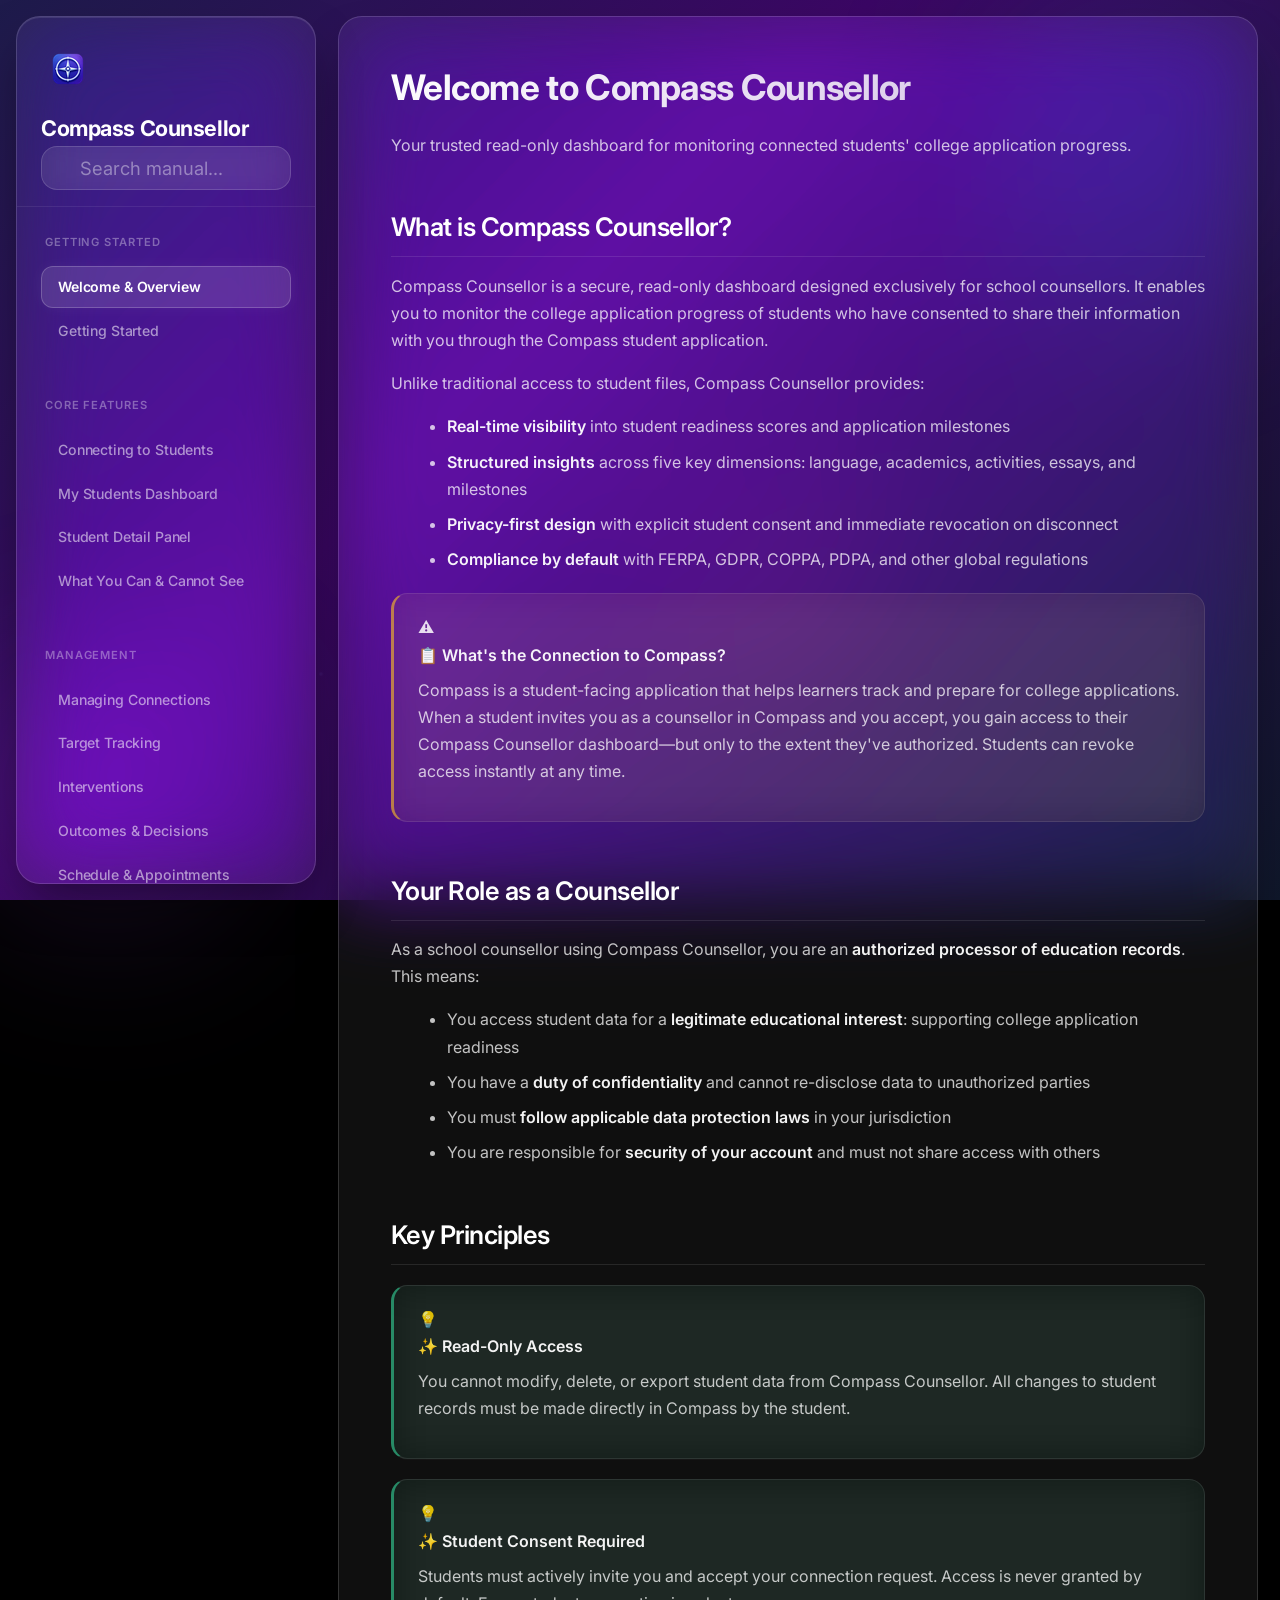
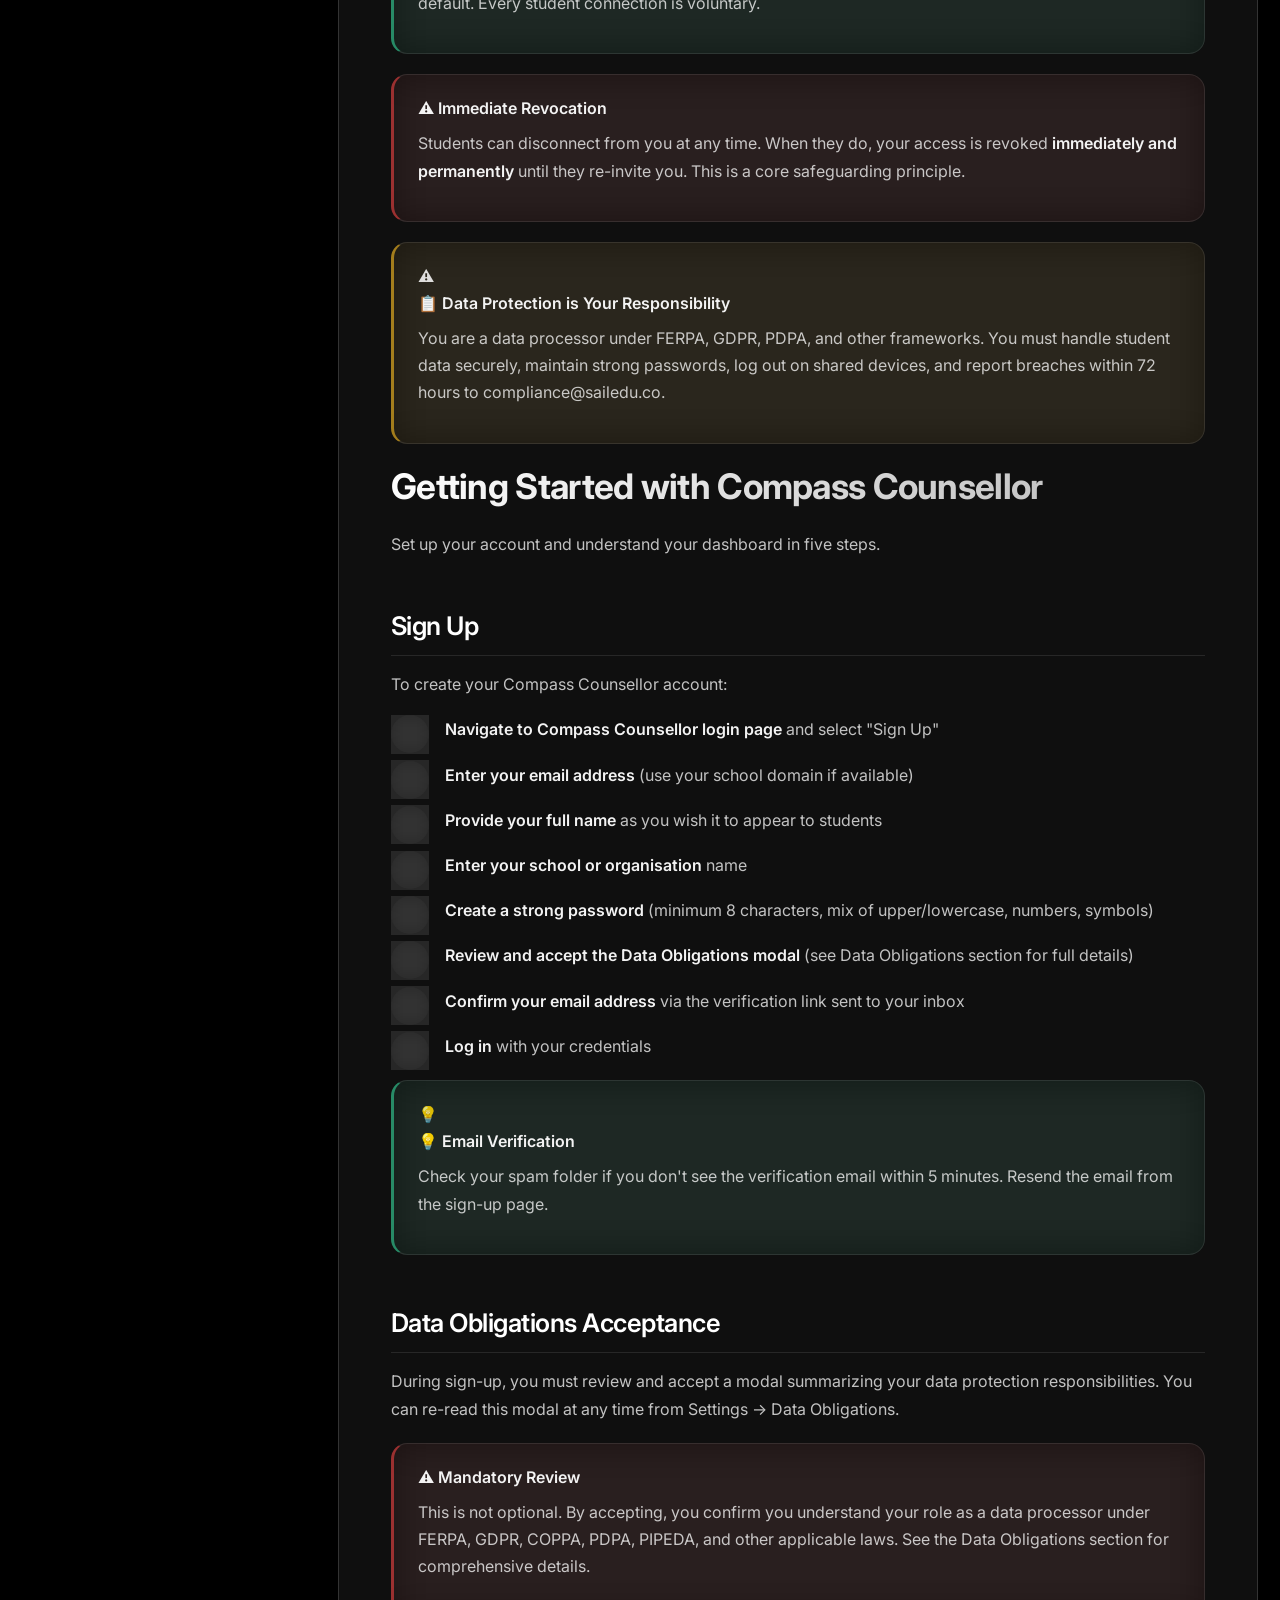
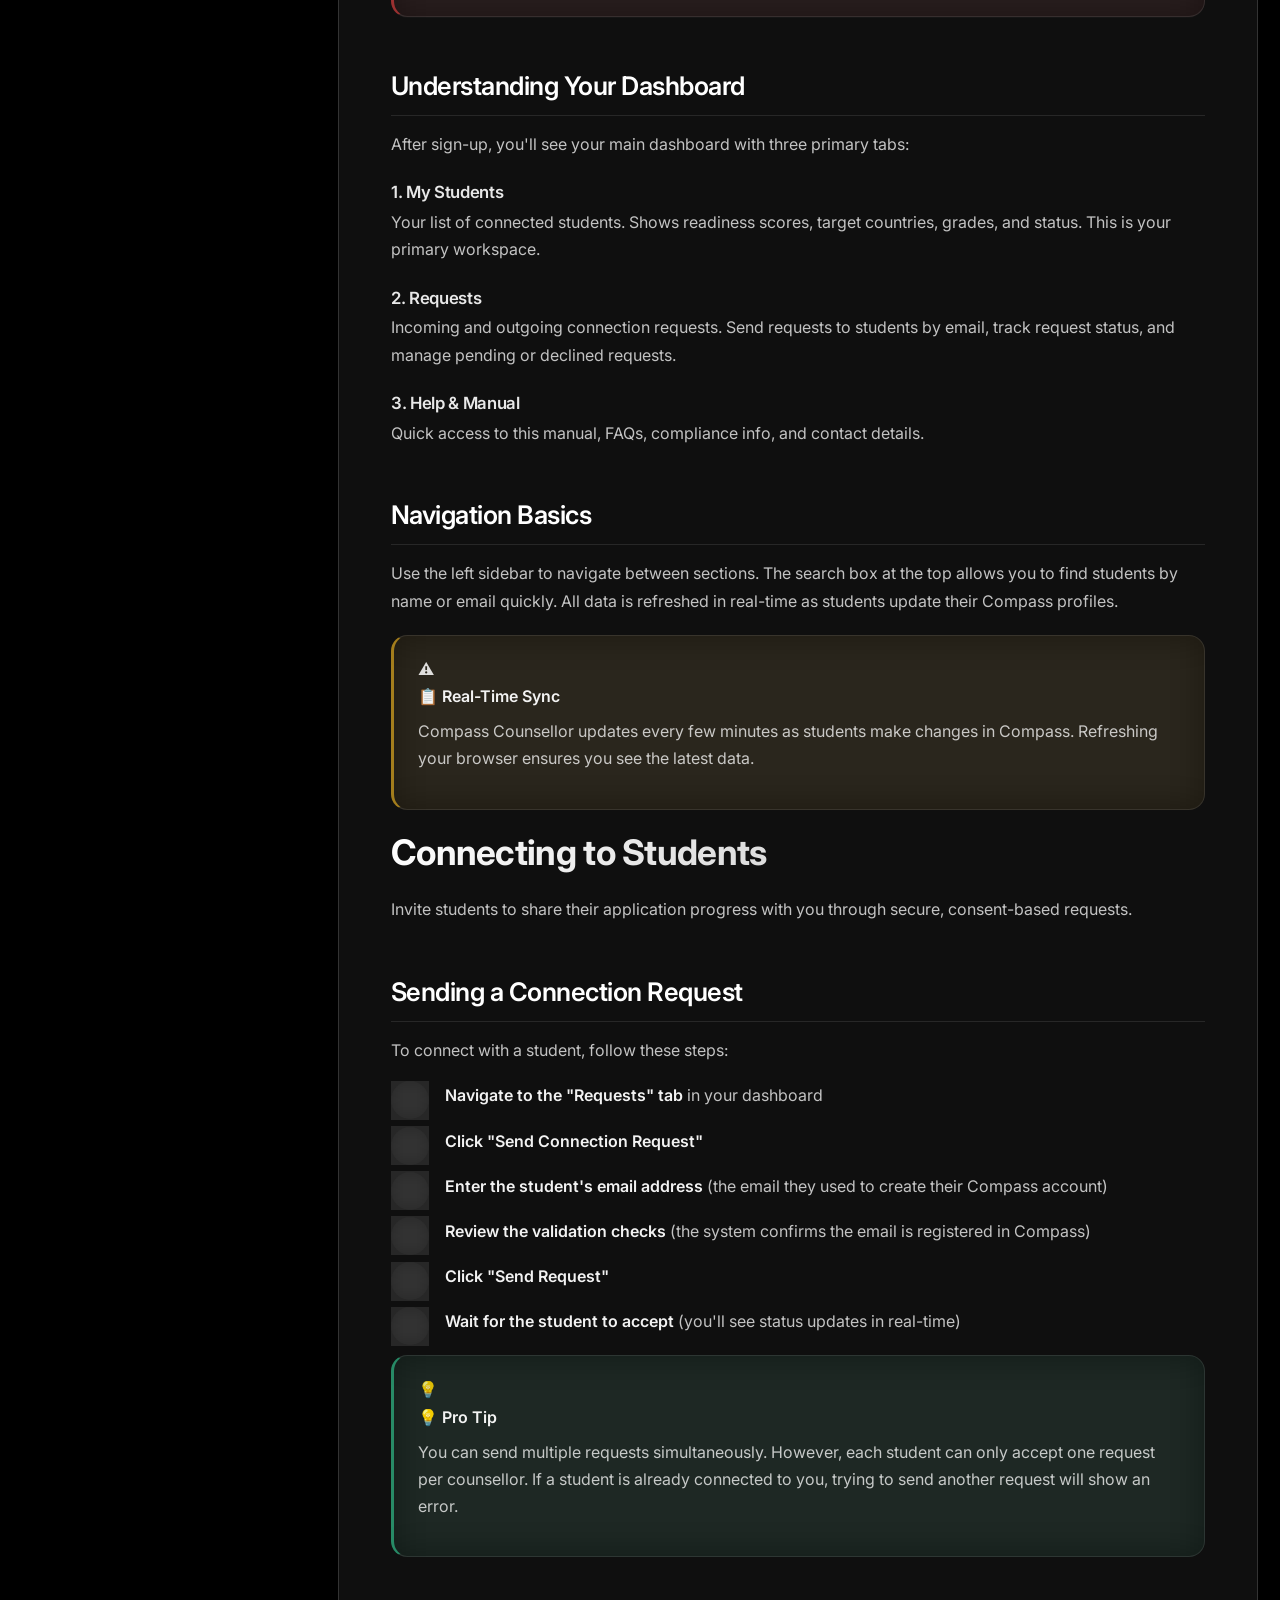
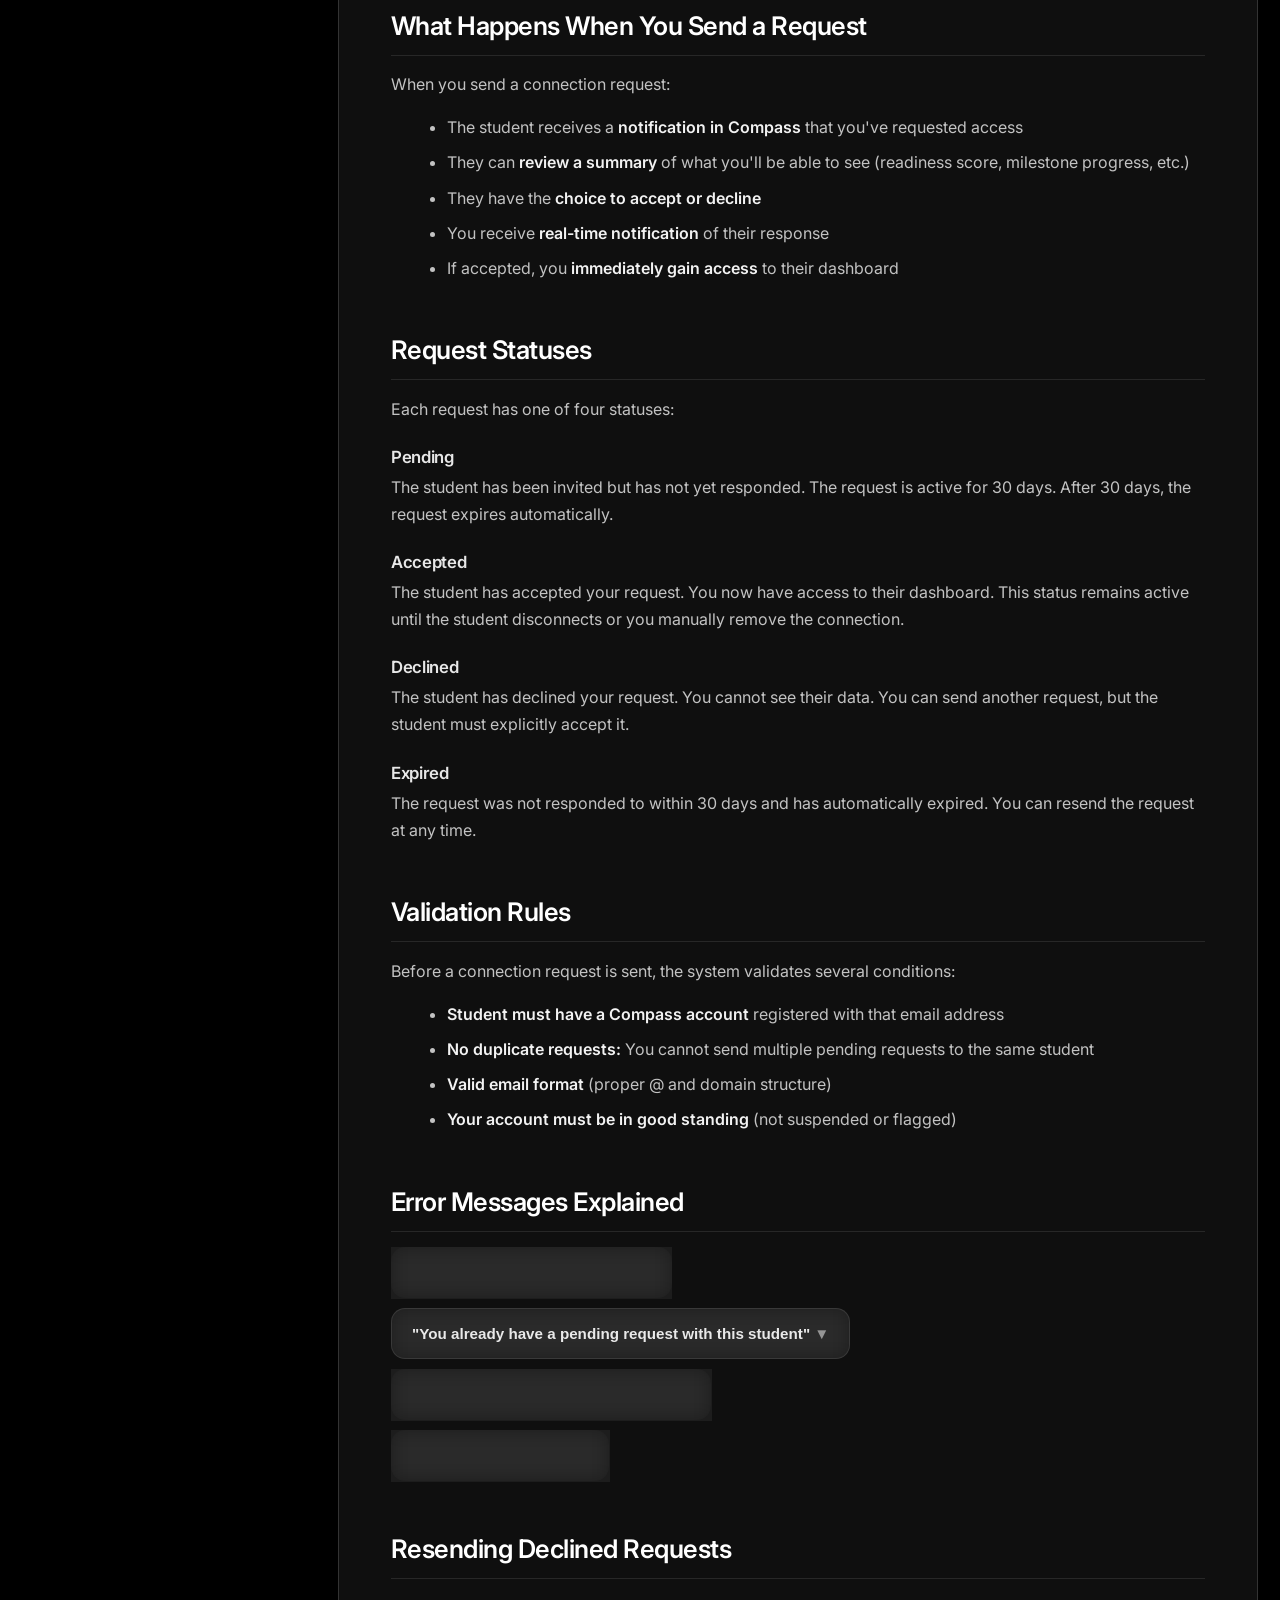
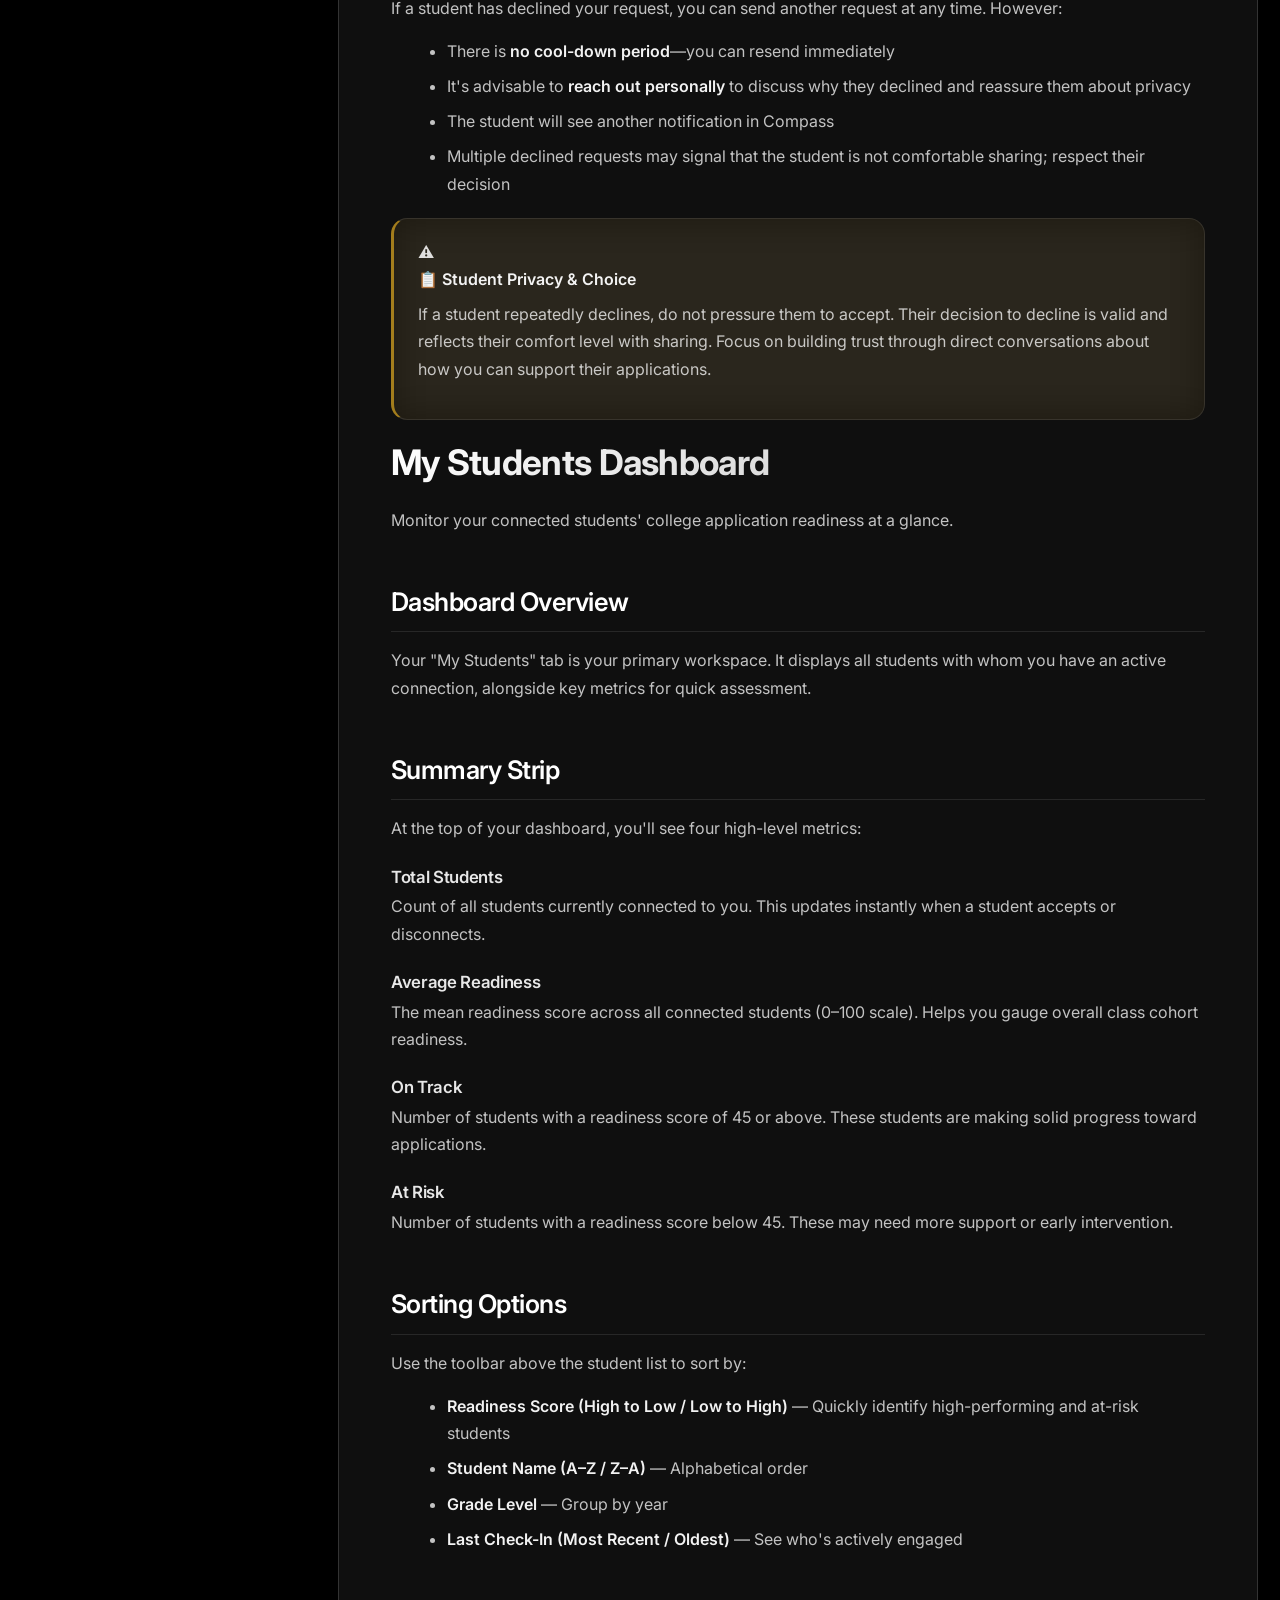
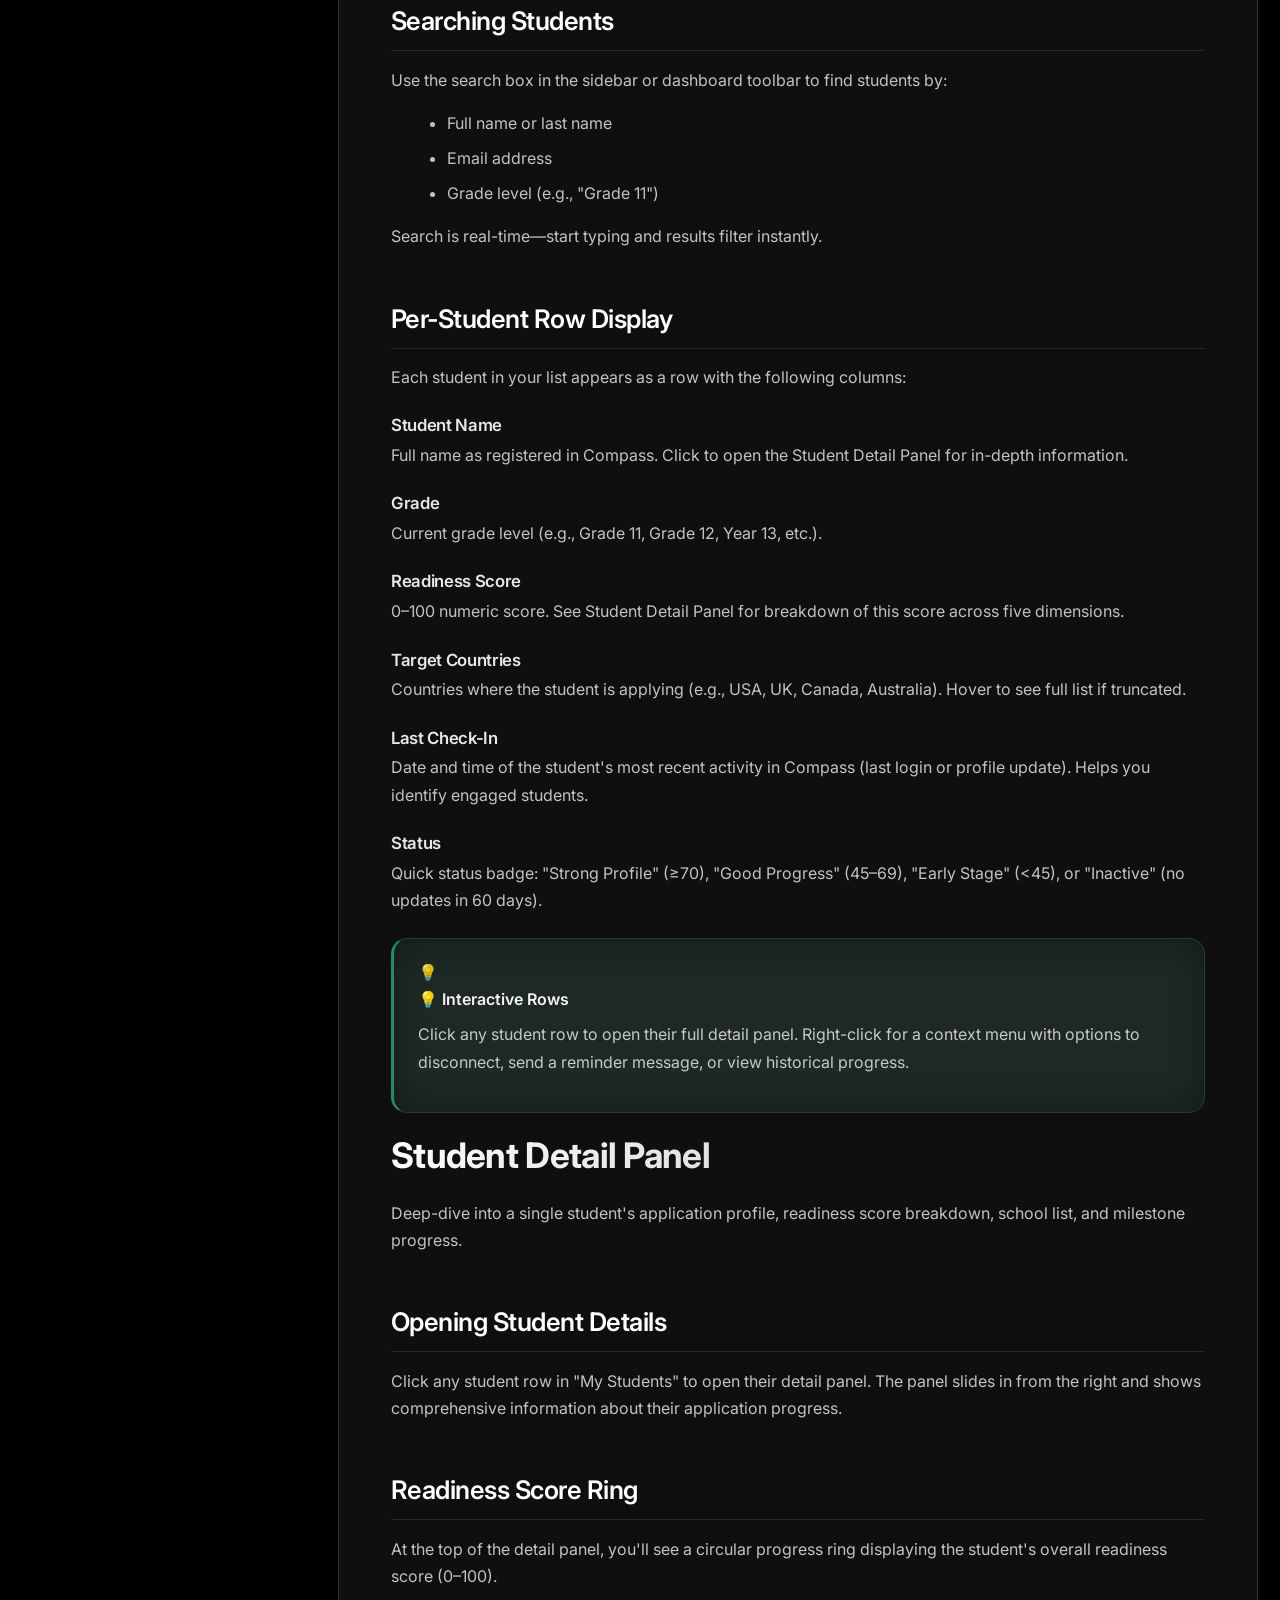
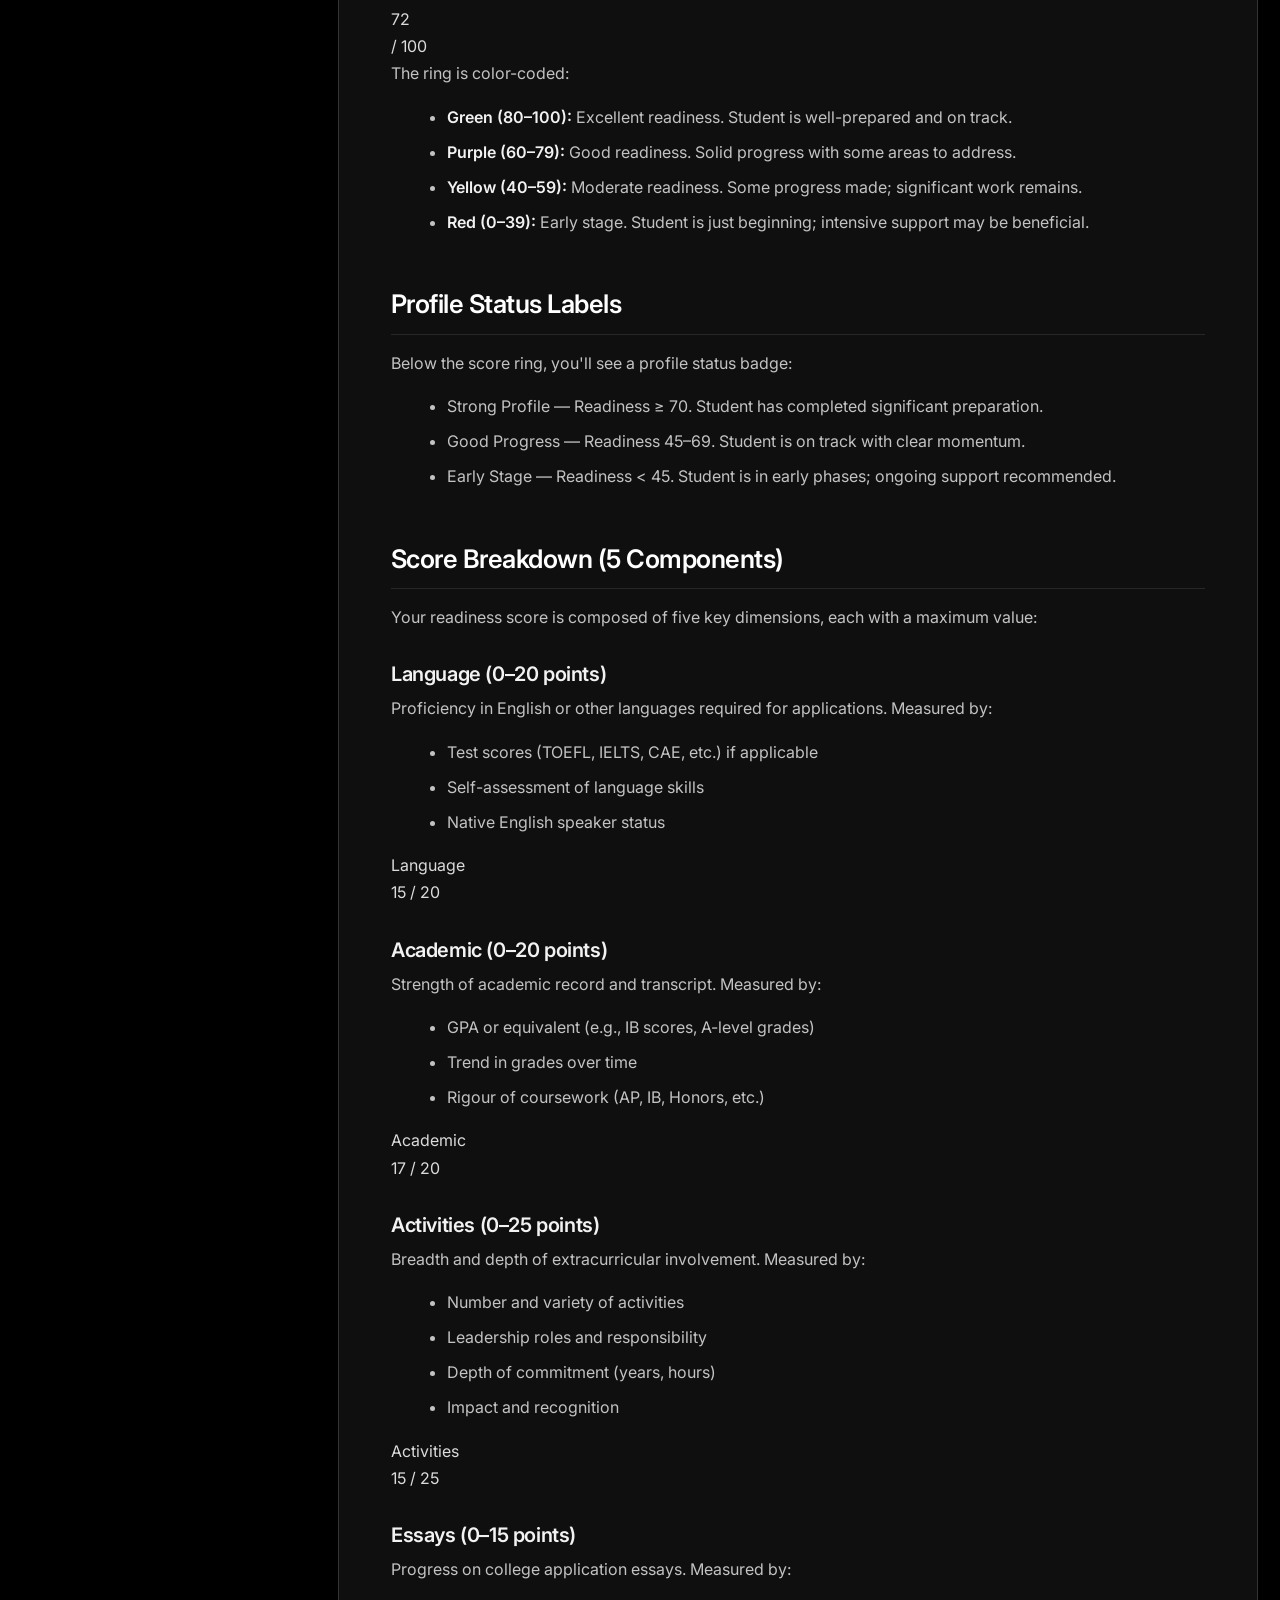
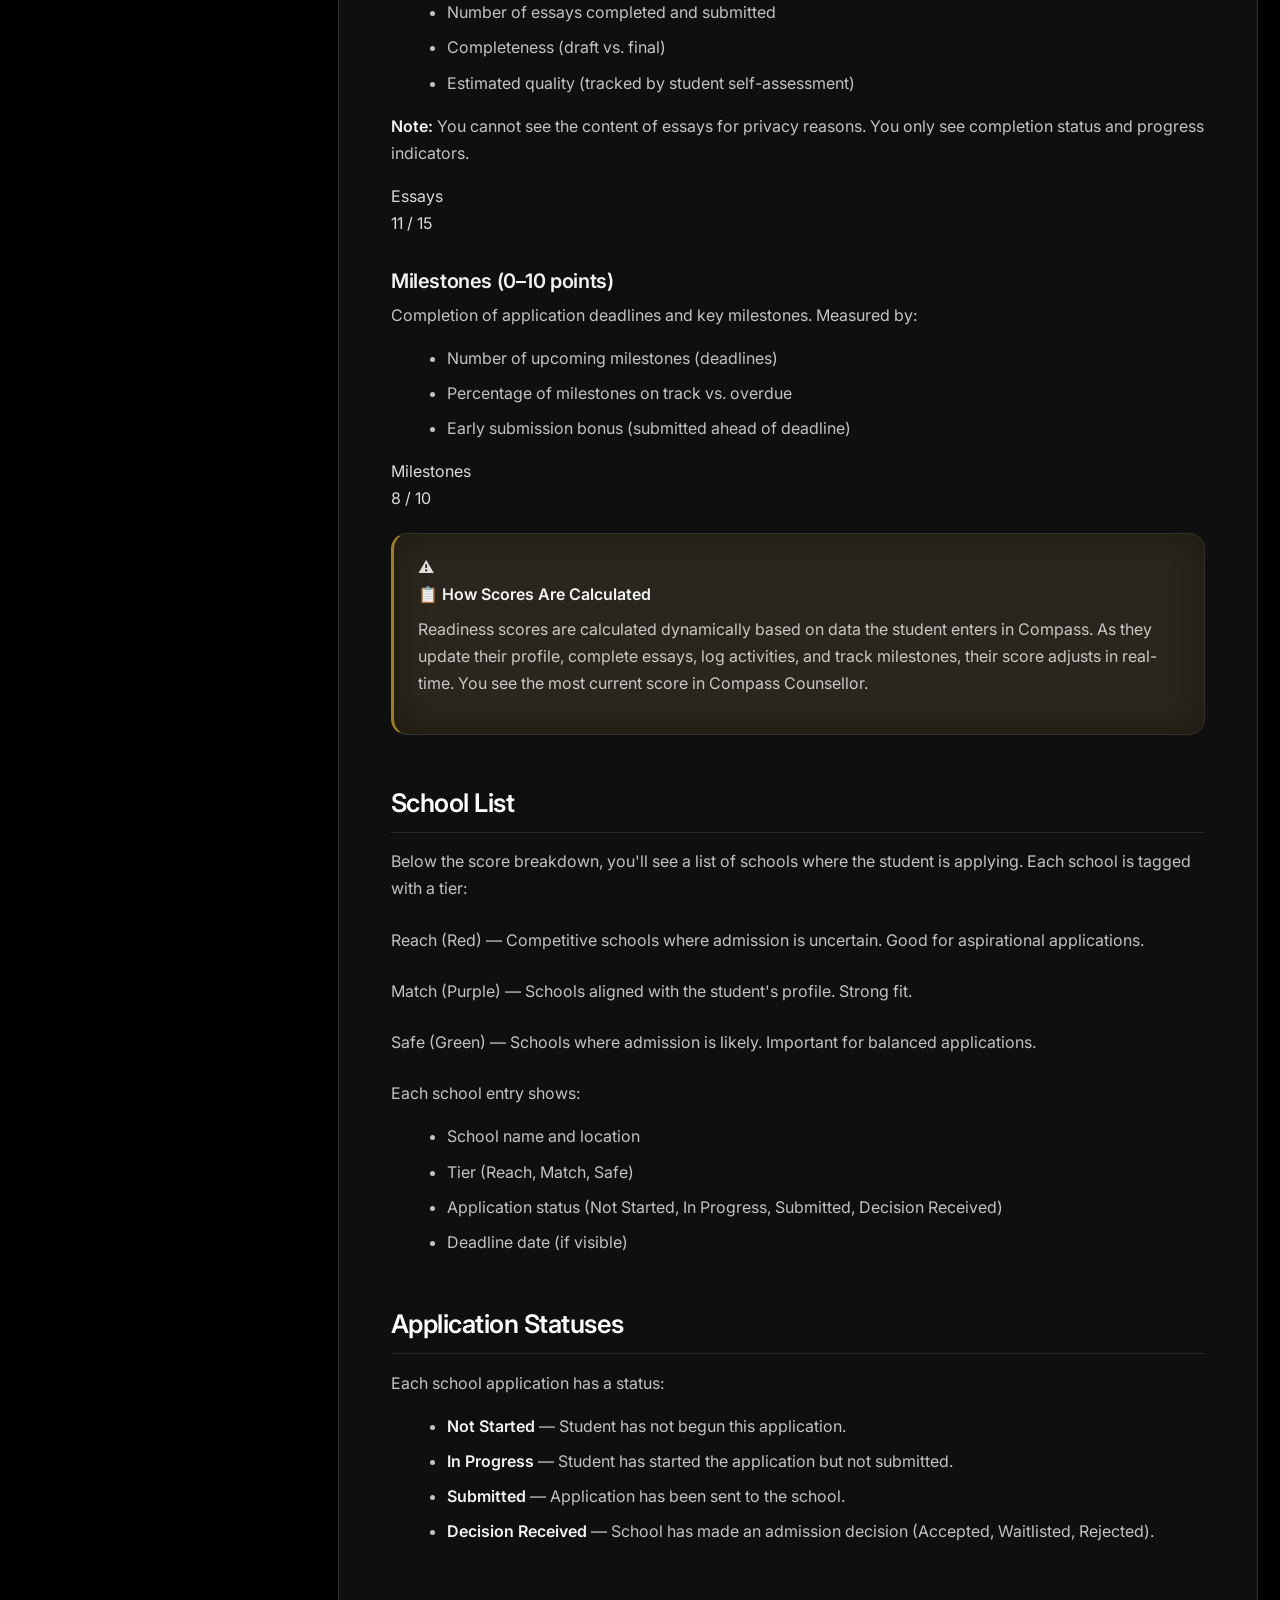
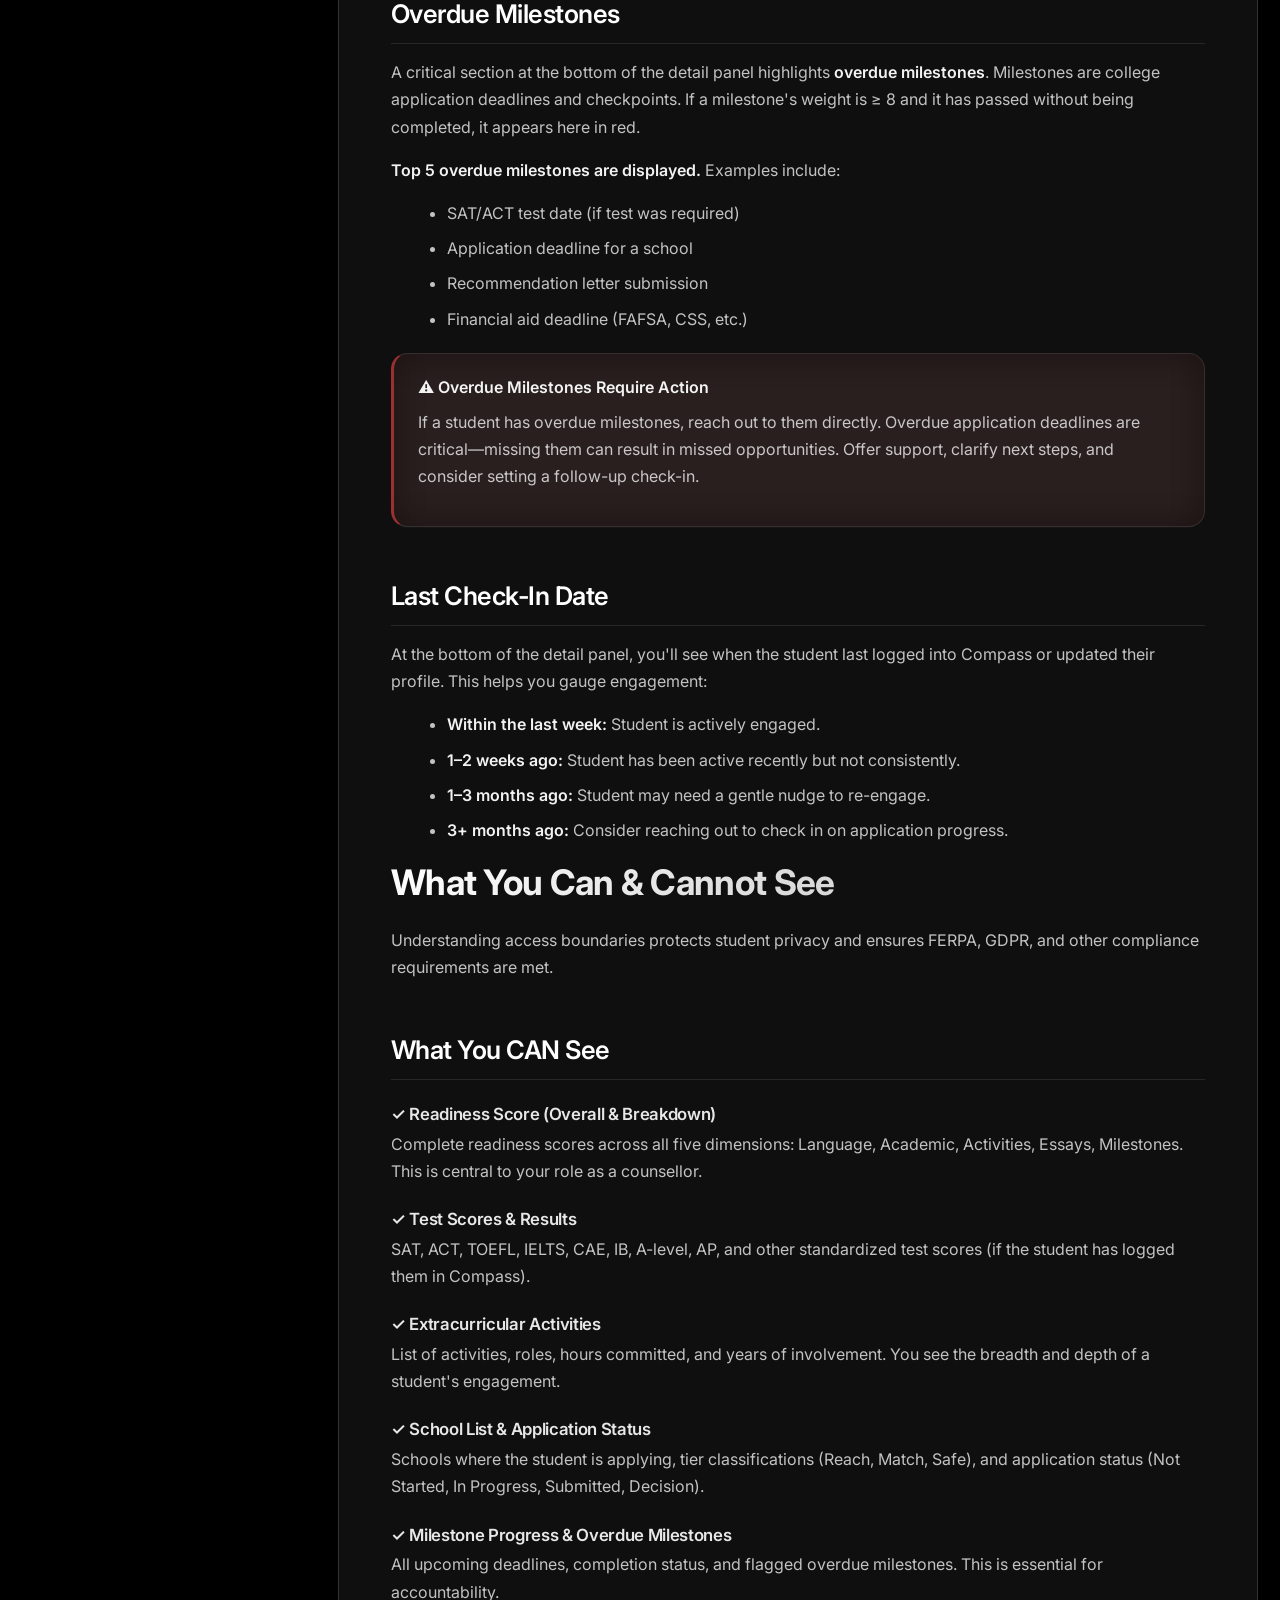
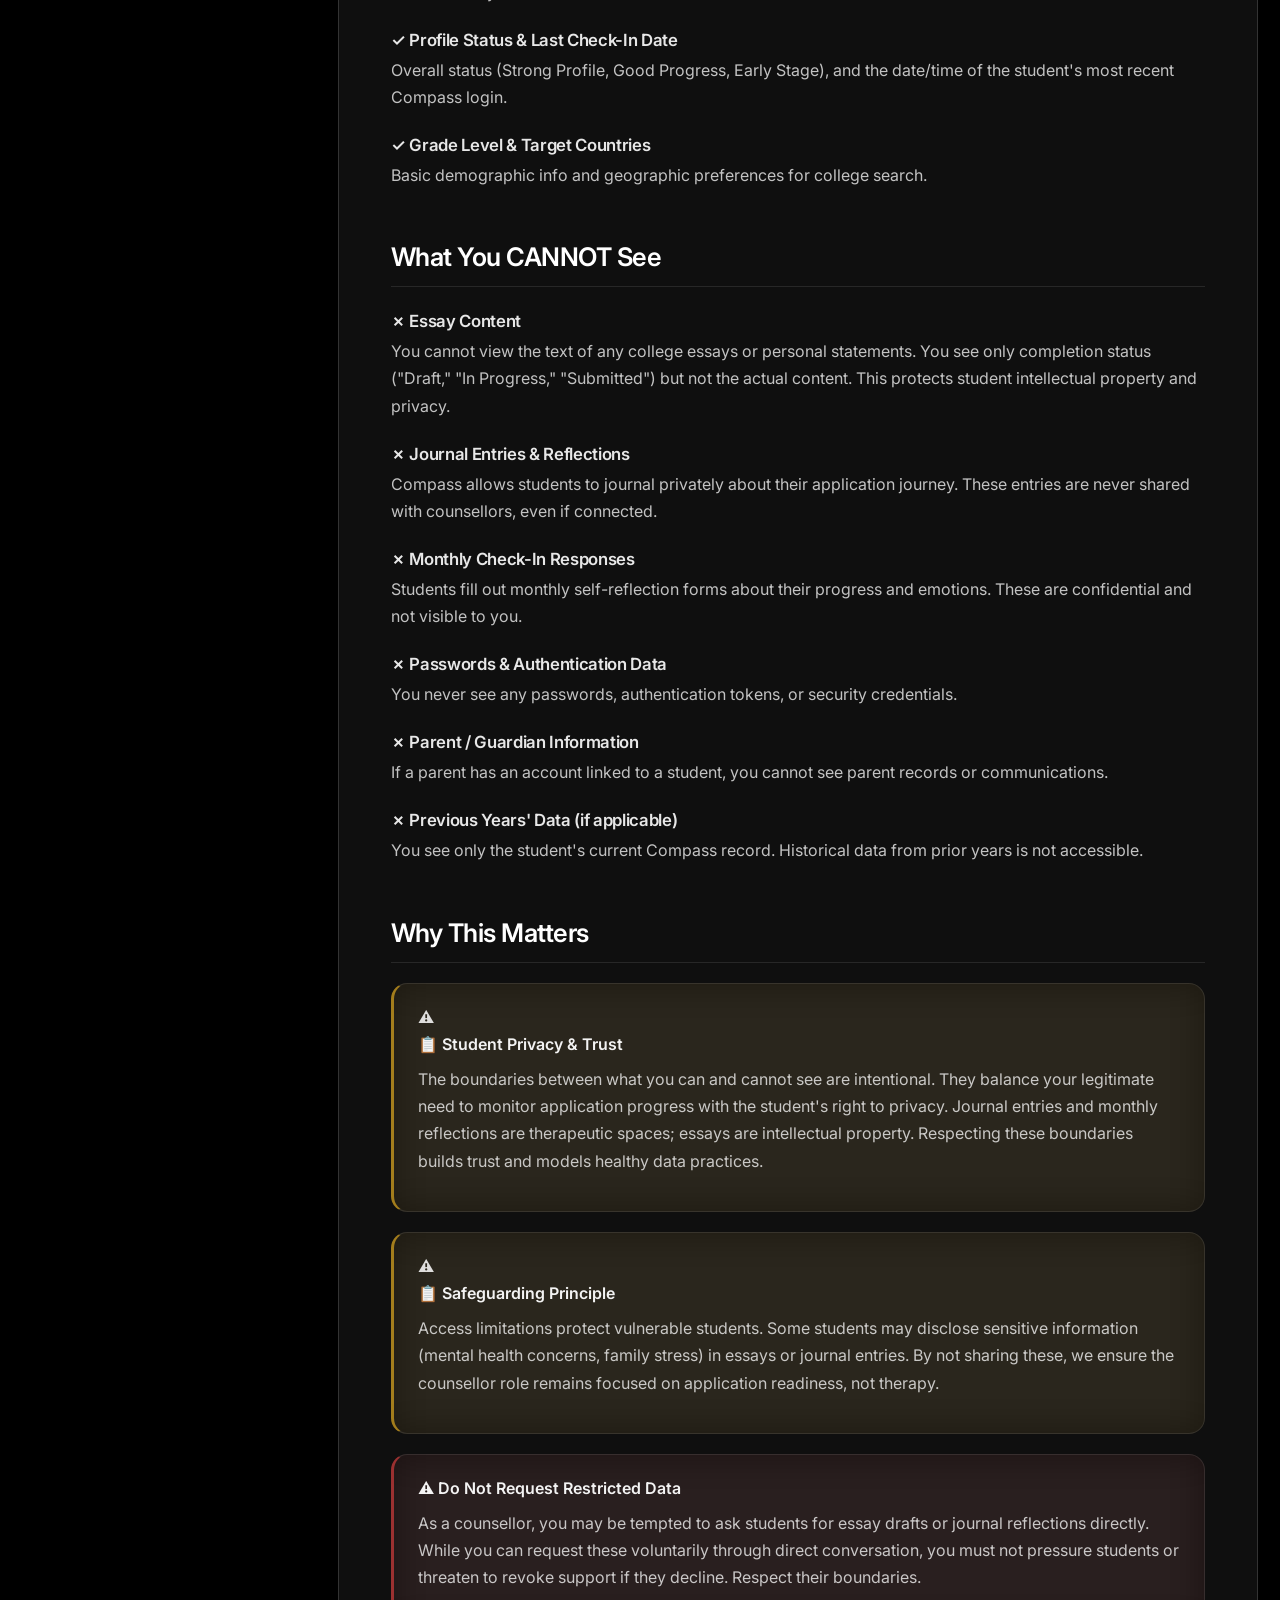
==== Compass-Counsellor-Manual.html @ 2f214d37 "Fix emoji encoding: replace double-encoded UTF-8 mojibake with correct characters" ====
<!DOCTYPE html>
<html lang="en">
<head>
    <meta charset="UTF-8">
    <meta name="viewport" content="width=device-width, initial-scale=1.0">
    <title>Compass Counsellor Manual - SAIL Education</title>
    <style>
@import url('https://fonts.googleapis.com/css2?family=Inter:wght@300;400;500;600;700&display=swap');

/* === ANIMATIONS === */
@keyframes float-glow {
  0%, 100% { transform: translateY(0px) translateX(0px); opacity: 0.4; }
  50% { transform: translateY(-20px) translateX(10px); opacity: 0.8; }
}
@keyframes float-delayed-glow {
  0%, 100% { transform: translateY(0px) translateX(0px); opacity: 0.3; }
  50% { transform: translateY(-15px) translateX(-10px); opacity: 0.7; }
}
@keyframes float-slow-glow {
  0%, 100% { transform: translateY(0px) translateX(0px); opacity: 0.2; }
  50% { transform: translateY(-25px) translateX(5px); opacity: 0.6; }
}
@keyframes drift {
  0% { transform: translateX(0px); }
  100% { transform: translateX(20px); }
}
@keyframes orbit {
  0% { transform: rotate(0deg) translateX(30px) rotate(0deg); }
  100% { transform: rotate(360deg) translateX(30px) rotate(-360deg); }
}
@keyframes breathing {
  0%, 100% { opacity: 0.15; transform: scale(1); }
  50% { opacity: 0.25; transform: scale(1.1); }
}
@keyframes breathing-delayed {
  0%, 100% { opacity: 0.2; transform: scale(1); }
  50% { opacity: 0.3; transform: scale(1.05); }
}
@keyframes rotate-slow {
  0% { transform: rotate(0deg); }
  100% { transform: rotate(360deg); }
}
@keyframes slideInLeft {
  0% { opacity: 0; transform: translateX(-50px); }
  100% { opacity: 1; transform: translateX(0); }
}
@keyframes slideInDown {
  0% { opacity: 0; transform: translateY(-30px); }
  100% { opacity: 1; transform: translateY(0); }
}
@keyframes fadeIn {
  from { opacity: 0; transform: translateY(10px); }
  to { opacity: 1; transform: translateY(0); }
}
@keyframes pulse-glow {
  0%, 100% { box-shadow: 0 0 5px rgba(255, 255, 255, 0.1); }
  50% { box-shadow: 0 0 20px rgba(255, 255, 255, 0.2), 0 0 30px rgba(255, 255, 255, 0.1); }
}

/* === RESET & BASE === */
* { margin: 0; padding: 0; box-sizing: border-box; }

::-webkit-scrollbar { width: 6px; }
::-webkit-scrollbar-thumb { background-color: rgba(255,255,255,0.2); border-radius: 10px; }
::-webkit-scrollbar-track { background: transparent; }

html { scroll-behavior: smooth; }

body {
  font-family: 'Inter', -apple-system, BlinkMacSystemFont, sans-serif;
  color: rgba(255,255,255,0.85);
  background: #000;
  line-height: 1.7;
  overflow-x: hidden;
  min-height: 100vh;
}

/* === IMMERSIVE BACKGROUND === */
.immersive-bg {
  position: fixed;
  inset: 0;
  z-index: 0;
  pointer-events: none;
}

.immersive-bg .gradient-base {
  position: absolute;
  inset: 0;
  background: linear-gradient(135deg, #1e1b4b 0%, #3b0764 40%, #0f172a 100%);
}

.immersive-bg .bg-image {
  position: absolute;
  inset: 0;
  background-image: url('https://hoirqrkdgbmvpwutwuwj.supabase.co/storage/v1/object/public/assets/assets/8d0c8cab-aafd-4759-951d-82f748461c75_3840w.jpg');
  background-size: cover;
  background-position: center;
  opacity: 0.4;
}

/* Floating particles */
.particle {
  position: absolute;
  border-radius: 50%;
  filter: blur(1px);
}
.particle-1 { top: 25%; left: 33%; width: 2px; height: 2px; background: rgba(96,165,250,0.4); animation: float-glow 4s ease-in-out infinite; }
.particle-2 { top: 75%; right: 25%; width: 1px; height: 1px; background: rgba(167,139,250,0.5); animation: float-delayed-glow 5s ease-in-out infinite; }
.particle-3 { bottom: 33%; left: 50%; width: 1.5px; height: 1.5px; background: rgba(244,114,182,0.3); animation: float-slow-glow 6s ease-in-out infinite; }
.particle-4 { top: 50%; right: 33%; width: 1px; height: 1px; background: rgba(34,211,238,0.4); animation: drift 8s ease-in-out infinite alternate; }
.particle-5 { bottom: 25%; left: 25%; width: 2px; height: 2px; background: rgba(129,140,248,0.3); animation: orbit 15s linear infinite; }

/* Ambient orbs */
.orb {
  position: absolute;
  border-radius: 50%;
  filter: blur(80px);
}
.orb-1 { top: -50px; right: -50px; width: 384px; height: 384px; background: radial-gradient(circle, rgba(59,130,246,0.15), transparent); animation: breathing 4s ease-in-out infinite; }
.orb-2 { bottom: -50px; left: -50px; width: 320px; height: 320px; background: radial-gradient(circle, rgba(168,85,247,0.2), transparent); animation: breathing-delayed 4s ease-in-out infinite 2s; }
.orb-3 { top: 50%; left: 50%; width: 256px; height: 256px; background: radial-gradient(circle, rgba(236,72,153,0.1), transparent); animation: rotate-slow 20s linear infinite; }

/* === LAYOUT === */
.container {
  display: flex;
  min-height: 100vh;
  position: relative;
  z-index: 1;
}

/* === GLASS SIDEBAR === */
.sidebar, aside.sidebar {
  width: 300px;
  position: fixed;
  top: 16px;
  bottom: 16px;
  left: 16px;
  z-index: 100;
  background: rgba(255,255,255,0.06);
  -webkit-backdrop-filter: blur(40px) saturate(180%);
  backdrop-filter: blur(40px) saturate(180%);
  border-radius: 24px;
  border: 1px solid rgba(255,255,255,0.15);
  box-shadow: 0 25px 50px -12px rgba(0,0,0,0.5), inset 0 1px 0 rgba(255,255,255,0.1);
  overflow-y: auto;
  overflow-x: hidden;
  padding: 0;
  animation: slideInLeft 0.8s ease-out forwards;
  transition: border-color 0.5s ease;
  scrollbar-width: thin;
}
.sidebar:hover { border-color: rgba(255,255,255,0.25); }

.sidebar-logo, .sidebar-header, .sidebar > div:first-child, .sidebar > h2:first-child {
  padding: 28px 24px 16px;
  font-size: 1.35em;
  font-weight: 700;
  color: #fff;
  letter-spacing: -0.02em;
  border-bottom: 1px solid rgba(255,255,255,0.08);
  margin: 0;
  font-family: 'Inter', sans-serif;
}

.sidebar-header h2, .sidebar-header h1 {
  font-family: 'Inter', sans-serif;
  color: #fff;
  font-size: 1.2em;
  font-weight: 700;
  margin: 0;
  padding: 0;
  border: none;
  letter-spacing: -0.02em;
}

.sidebar-header p, .sidebar-header .version, .sidebar-version {
  font-size: 0.8em;
  color: rgba(255,255,255,0.5);
  margin-top: 2px;
  font-weight: 400;
}

/* Sidebar search */
.sidebar-search, .sidebar .search-container {
  padding: 12px 20px 16px;
}

.sidebar-search input, .sidebar input[type="text"], .search-input {
  width: 100%;
  padding: 10px 14px 10px 38px;
  border: 1px solid rgba(255,255,255,0.15);
  border-radius: 16px;
  background: rgba(255,255,255,0.08);
  -webkit-backdrop-filter: blur(20px);
  backdrop-filter: blur(20px);
  color: #fff;
  font-size: 0.85em;
  font-family: 'Inter', sans-serif;
  transition: all 0.3s ease;
  outline: none;
}
.sidebar-search input:focus, .sidebar input[type="text"]:focus, .search-input:focus {
  border-color: rgba(255,255,255,0.35);
  background: rgba(255,255,255,0.12);
}
.sidebar-search input::placeholder, .sidebar input[type="text"]::placeholder, .search-input::placeholder {
  color: rgba(255,255,255,0.4);
}

/* Sidebar navigation links - all variants */
.sidebar-nav, .sidebar-menu, .sidebar nav, .nav-links {
  display: flex;
  flex-direction: column;
  gap: 2px;
  padding: 8px 12px 20px;
}

.sidebar-nav a, .sidebar-menu a, .sidebar-menu li a, .sidebar nav a,
.nav-link, .nav-item, a.nav-link, a.nav-item, button.nav-link {
  display: block;
  padding: 10px 16px;
  color: rgba(255,255,255,0.55);
  text-decoration: none;
  transition: all 0.3s ease;
  border-radius: 12px;
  cursor: pointer;
  font-size: 0.88em;
  font-weight: 500;
  letter-spacing: -0.01em;
  border: 1px solid transparent;
  background: transparent;
  text-align: left;
  width: 100%;
  font-family: 'Inter', sans-serif;
  line-height: 1.4;
}

.sidebar-nav a:hover, .sidebar-menu a:hover, .sidebar-menu li a:hover, .sidebar nav a:hover,
.nav-link:hover, .nav-item:hover, a.nav-link:hover, a.nav-item:hover, button.nav-link:hover {
  background: rgba(255,255,255,0.08);
  color: rgba(255,255,255,0.9);
  border-color: rgba(255,255,255,0.1);
  transform: scale(1.02);
}

.sidebar-nav a.active, .sidebar-menu a.active, .sidebar-menu li a.active, .sidebar nav a.active,
.nav-link.active, .nav-item.active, a.nav-link.active, a.nav-item.active, button.nav-link.active {
  background: rgba(255,255,255,0.12);
  color: #fff;
  border-color: rgba(255,255,255,0.2);
  font-weight: 600;
  box-shadow: 0 0 15px rgba(255,255,255,0.05);
}

/* Sidebar section headings / group titles */
.nav-section-title, .nav-group, .sidebar h3, .sidebar h4,
.sidebar-menu > h3, .sidebar-menu > h4 {
  font-size: 0.7em;
  font-weight: 600;
  text-transform: uppercase;
  letter-spacing: 0.08em;
  color: rgba(255,255,255,0.35);
  padding: 18px 16px 6px;
  margin: 0;
  border: none;
  font-family: 'Inter', sans-serif;
}

.nav-section {
  margin-bottom: 4px;
}

/* Sidebar list items without bullets */
.sidebar-menu ul, .sidebar-menu ol, .sidebar nav ul, .sidebar nav ol {
  list-style: none;
  padding: 0;
  margin: 0;
}

/* === MAIN CONTENT AREA === */
.main-wrapper {
  margin-left: 332px;
  flex: 1;
  min-height: 100vh;
  padding: 16px 16px 16px 0;
}

.main-content, main.main-content {
  background: rgba(255,255,255,0.06);
  -webkit-backdrop-filter: blur(40px) saturate(180%);
  backdrop-filter: blur(40px) saturate(180%);
  border-radius: 24px;
  border: 1px solid rgba(255,255,255,0.15);
  box-shadow: 0 25px 50px -12px rgba(0,0,0,0.4);
  max-width: 920px;
  margin: 0 auto;
  padding: 48px 52px;
  min-height: calc(100vh - 32px);
  transition: border-color 0.5s ease;
  animation: fadeIn 0.6s ease-out forwards;
}
.main-content:hover { border-color: rgba(255,255,255,0.25); }

/* === CONTENT SECTIONS === */
.content-section { display: none; animation: fadeIn 0.4s ease-out; }
.content-section.active { display: block; }

/* === TYPOGRAPHY === */
h1, h2, h3, h4, h5, h6 {
  font-family: 'Inter', sans-serif;
  color: #fff;
  letter-spacing: -0.02em;
  line-height: 1.3;
}

h1 {
  font-size: 2.2em;
  font-weight: 700;
  margin-top: 0;
  margin-bottom: 0.6em;
  background: linear-gradient(135deg, #fff 0%, rgba(255,255,255,0.7) 100%);
  -webkit-background-clip: text;
  -webkit-text-fill-color: transparent;
  background-clip: text;
}

h2 {
  font-size: 1.6em;
  font-weight: 600;
  margin-top: 2em;
  margin-bottom: 0.6em;
  padding-bottom: 0.5em;
  border-bottom: 1px solid rgba(255,255,255,0.1);
  color: #fff;
  /* Override gradient text for h2 */
  background: none;
  -webkit-text-fill-color: #fff;
}

h3 {
  font-size: 1.25em;
  font-weight: 600;
  margin-top: 1.5em;
  margin-bottom: 0.4em;
  color: rgba(255,255,255,0.95);
}

h4 {
  font-size: 1.05em;
  font-weight: 600;
  margin-top: 1.2em;
  margin-bottom: 0.3em;
  color: rgba(255,255,255,0.9);
}

p {
  margin-bottom: 1em;
  color: rgba(255,255,255,0.75);
}

a { color: rgba(147,197,253,0.9); text-decoration: none; transition: color 0.3s; }
a:hover { color: #fff; }

strong, b { color: rgba(255,255,255,0.95); font-weight: 600; }

code {
  background: rgba(255,255,255,0.08);
  padding: 2px 8px;
  border-radius: 6px;
  font-size: 0.9em;
  color: rgba(196,181,253,0.9);
}

ul, ol {
  padding-left: 1.5em;
  margin-bottom: 1em;
  color: rgba(255,255,255,0.75);
}

li { margin-bottom: 0.5em; }

/* === STYLED BOXES (tip, note, ai, warning, milestone) === */
.box {
  padding: 20px 24px;
  margin: 20px 0;
  border-radius: 16px;
  border-left: 3px solid;
  background: rgba(255,255,255,0.04);
  -webkit-backdrop-filter: blur(20px);
  backdrop-filter: blur(20px);
  border: 1px solid rgba(255,255,255,0.1);
  position: relative;
}

.box-title {
  font-weight: 600;
  color: rgba(255,255,255,0.95);
  margin-bottom: 8px;
}

.box-tip, .box.tip {
  border-left: 3px solid rgba(52,211,153,0.6);
  background: rgba(52,211,153,0.06);
}
.box-tip::before, .box.tip::before { content: "💡 "; font-weight: bold; }

.box-note, .box.note {
  border-left: 3px solid rgba(251,191,36,0.6);
  background: rgba(251,191,36,0.06);
}
.box-note::before, .box.note::before { content: "⚠️ "; font-weight: bold; }

.box-ai, .box.ai-feature {
  background: linear-gradient(135deg, rgba(99,102,241,0.15), rgba(168,85,247,0.15));
  border-left: 3px solid rgba(168,85,247,0.6);
  border: 1px solid rgba(168,85,247,0.2);
}
.box-ai::before, .box.ai-feature::before { content: "🤖 "; font-weight: bold; }
.box-ai a { color: rgba(251,191,36,0.9); }

.box.warning {
  border-left: 3px solid rgba(239,68,68,0.6);
  background: rgba(239,68,68,0.06);
}

.box.milestone {
  border-left: 3px solid rgba(59,130,246,0.6);
  background: rgba(59,130,246,0.06);
}

/* === STEPS === */
.steps {
  list-style: none;
  padding: 0;
  counter-reset: step-counter;
}

.steps li {
  margin: 18px 0;
  padding-left: 54px;
  position: relative;
  color: rgba(255,255,255,0.75);
}

.steps li::before {
  content: counter(step-counter);
  counter-increment: step-counter;
  position: absolute;
  left: 0;
  top: -1px;
  width: 36px;
  height: 36px;
  background: rgba(255,255,255,0.1);
  -webkit-backdrop-filter: blur(10px);
  backdrop-filter: blur(10px);
  border: 1px solid rgba(255,255,255,0.2);
  color: #fff;
  border-radius: 50%;
  display: flex;
  align-items: center;
  justify-content: center;
  font-weight: 600;
  font-size: 0.9em;
}

/* === CHECKLISTS === */
.checklist {
  list-style: none;
  padding: 0;
}

.checklist li {
  padding: 10px 0 10px 32px;
  position: relative;
  color: rgba(255,255,255,0.75);
}

.checklist li::before {
  content: "✓";
  position: absolute;
  left: 0;
  color: rgba(52,211,153,0.8);
  font-weight: bold;
  font-size: 1.2em;
}

/* === TABLES === */
table {
  width: 100%;
  border-collapse: separate;
  border-spacing: 0;
  margin: 20px 0;
  font-size: 0.9em;
  border-radius: 16px;
  overflow: hidden;
  border: 1px solid rgba(255,255,255,0.1);
}

th {
  background: rgba(255,255,255,0.08);
  color: rgba(255,255,255,0.95);
  padding: 14px 16px;
  text-align: left;
  font-weight: 600;
  font-size: 0.85em;
  text-transform: uppercase;
  letter-spacing: 0.04em;
  border-bottom: 1px solid rgba(255,255,255,0.1);
}

td {
  padding: 12px 16px;
  border-bottom: 1px solid rgba(255,255,255,0.06);
  color: rgba(255,255,255,0.7);
}

tr:hover td {
  background: rgba(255,255,255,0.03);
}

tr:last-child td {
  border-bottom: none;
}

/* === ROLE BADGES === */
.role-super-admin { color: rgba(56,189,248,0.9); font-weight: 600; }
.role-admin { color: rgba(248,113,113,0.9); font-weight: 600; }
.role-dept-head { color: rgba(167,139,250,0.9); font-weight: 600; }
.role-teacher { color: rgba(52,211,153,0.9); font-weight: 600; }
.role-student { color: rgba(129,140,248,0.9); font-weight: 600; }
.role-parent { color: rgba(148,163,184,0.9); font-weight: 600; }

.role-badge {
  display: inline-block;
  padding: 4px 10px;
  border-radius: 8px;
  font-size: 0.82em;
  font-weight: 600;
  margin-right: 5px;
  border: 1px solid rgba(255,255,255,0.1);
}

.role-badge.super-admin { background: rgba(56,189,248,0.12); color: rgba(56,189,248,0.9); border-color: rgba(56,189,248,0.2); }
.role-badge.admin { background: rgba(248,113,113,0.12); color: rgba(248,113,113,0.9); border-color: rgba(248,113,113,0.2); }
.role-badge.dept-head { background: rgba(167,139,250,0.12); color: rgba(167,139,250,0.9); border-color: rgba(167,139,250,0.2); }
.role-badge.teacher { background: rgba(52,211,153,0.12); color: rgba(52,211,153,0.9); border-color: rgba(52,211,153,0.2); }
.role-badge.student { background: rgba(129,140,248,0.12); color: rgba(129,140,248,0.9); border-color: rgba(129,140,248,0.2); }
.role-badge.parent { background: rgba(148,163,184,0.12); color: rgba(148,163,184,0.9); border-color: rgba(148,163,184,0.2); }

/* === COLLAPSIBLE === */
.collapsible {
  background: rgba(255,255,255,0.06);
  color: rgba(255,255,255,0.9);
  cursor: pointer;
  padding: 16px 20px;
  border: 1px solid rgba(255,255,255,0.1);
  border-radius: 14px;
  margin: 10px 0;
  font-weight: 600;
  font-size: 0.95em;
  transition: all 0.3s ease;
  display: flex;
  justify-content: space-between;
  align-items: center;
  -webkit-backdrop-filter: blur(10px);
  backdrop-filter: blur(10px);
}

.collapsible:hover {
  background: rgba(255,255,255,0.1);
  border-color: rgba(255,255,255,0.2);
  transform: scale(1.01);
}

.collapsible.active {
  background: rgba(255,255,255,0.12);
  border-color: rgba(255,255,255,0.25);
  box-shadow: 0 0 20px rgba(255,255,255,0.05);
}

.collapsible-content {
  display: none;
  padding: 20px;
  background: rgba(255,255,255,0.03);
  border: 1px solid rgba(255,255,255,0.08);
  border-top: none;
  border-radius: 0 0 14px 14px;
  margin-top: -10px;
}

.collapsible-content.active {
  display: block;
}

.collapsible-icon, .collapsible-arrow {
  transition: transform 0.3s;
  color: rgba(255,255,255,0.5);
}

.collapsible.active .collapsible-icon,
.collapsible.active .collapsible-arrow {
  transform: rotate(180deg);
}

/* === FEATURE GRID & CARDS === */
.feature-grid {
  display: grid;
  grid-template-columns: repeat(auto-fit, minmax(250px, 1fr));
  gap: 16px;
  margin: 20px 0;
}

.feature-card {
  background: rgba(255,255,255,0.06);
  -webkit-backdrop-filter: blur(20px);
  backdrop-filter: blur(20px);
  padding: 20px;
  border-radius: 16px;
  border: 1px solid rgba(255,255,255,0.1);
  transition: all 0.3s ease;
}

.feature-card:hover {
  background: rgba(255,255,255,0.1);
  border-color: rgba(255,255,255,0.2);
  transform: translateY(-2px);
  box-shadow: 0 10px 30px rgba(0,0,0,0.3);
}

.feature-card h4 {
  margin-top: 0;
  color: rgba(255,255,255,0.95);
}

/* === ICON CIRCLE === */
.icon-circle {
  display: inline-flex;
  align-items: center;
  justify-content: center;
  width: 40px;
  height: 40px;
  border-radius: 50%;
  background: rgba(255,255,255,0.1);
  border: 1px solid rgba(255,255,255,0.2);
  color: #fff;
  font-weight: bold;
  margin-right: 10px;
}

/* === FOOTER === */
.footer {
  background: rgba(255,255,255,0.04);
  border-top: 1px solid rgba(255,255,255,0.08);
  color: rgba(255,255,255,0.5);
  text-align: center;
  padding: 24px;
  margin-top: 48px;
  border-radius: 0 0 24px 24px;
}

.footer p {
  margin: 0;
  font-size: 0.85em;
  color: rgba(255,255,255,0.4);
}

/* === UTILITY CLASSES === */
.text-teal { color: rgba(52,211,153,0.9); }
.text-center { text-align: center; }
.mt-2 { margin-top: 2em; }
.mb-2 { margin-bottom: 2em; }

/* === STEP DESCRIPTION (SuperTeacher specific) === */
.step-description {
  color: rgba(255,255,255,0.65);
  font-size: 0.9em;
  margin-top: 4px;
}

/* Walkthrough step cards (SuperTeacher specific) */
.setup-step, .step-card {
  background: rgba(255,255,255,0.04);
  border: 1px solid rgba(255,255,255,0.1);
  border-radius: 16px;
  padding: 20px;
  margin: 12px 0;
}

/* === MOBILE RESPONSIVE === */
@media (max-width: 900px) {
  .sidebar, aside.sidebar {
    position: fixed;
    width: 280px;
    left: -300px;
    top: 0;
    bottom: 0;
    border-radius: 0 24px 24px 0;
    transition: left 0.4s ease;
    z-index: 200;
  }
  .sidebar.mobile-open { left: 0; }

  .main-wrapper {
    margin-left: 0;
    padding: 16px;
  }

  .main-content, main.main-content {
    padding: 28px 24px;
    border-radius: 20px;
  }

  h1 { font-size: 1.6em; }
  h2 { font-size: 1.3em; }
  h3 { font-size: 1.1em; }

  .mobile-menu-btn {
    display: flex !important;
  }
}

@media (min-width: 901px) {
  .mobile-menu-btn { display: none !important; }
  .mobile-overlay { display: none !important; }
}

.mobile-menu-btn {
  position: fixed;
  top: 24px;
  left: 24px;
  z-index: 150;
  width: 44px;
  height: 44px;
  background: rgba(255,255,255,0.1);
  -webkit-backdrop-filter: blur(20px);
  backdrop-filter: blur(20px);
  border: 1px solid rgba(255,255,255,0.2);
  border-radius: 14px;
  color: #fff;
  cursor: pointer;
  display: none;
  align-items: center;
  justify-content: center;
  font-size: 1.2em;
  transition: all 0.3s;
}
.mobile-menu-btn:hover { background: rgba(255,255,255,0.2); transform: scale(1.1); }

.mobile-overlay {
  position: fixed;
  inset: 0;
  background: rgba(0,0,0,0.5);
  -webkit-backdrop-filter: blur(4px);
  backdrop-filter: blur(4px);
  z-index: 150;
  opacity: 0;
  pointer-events: none;
  transition: opacity 0.3s;
}
.mobile-overlay.active { opacity: 1; pointer-events: auto; }

/* === PRINT CSS === */
@media print {
  .sidebar, aside.sidebar, .immersive-bg, .mobile-menu-btn, .mobile-overlay { display: none !important; }
  .main-wrapper { margin-left: 0; }
  .main-content, main.main-content {
    max-width: 100%;
    padding: 0;
    background: #fff;
    color: #000;
    border: none;
    box-shadow: none;
    -webkit-backdrop-filter: none;
    backdrop-filter: none;
  }
  body { background: #fff; color: #000; }
  .content-section { display: block !important; page-break-after: always; }
  h1, h2, h3, h4 { color: #000; -webkit-text-fill-color: #000; background: none; }
  p, li, td { color: #333; }
  th { background: #eee; color: #000; }
  .box { background: #f5f5f5; border-color: #ccc; }
  .collapsible-content { display: block !important; }
  .feature-card { background: #f5f5f5; border-color: #ddd; }
}
</style>
</head>
<body>
<!-- Immersive Background -->
<div class="immersive-bg">
  <div class="gradient-base"></div>
  <div class="bg-image"></div>
  <div class="particle particle-1"></div>
  <div class="particle particle-2"></div>
  <div class="particle particle-3"></div>
  <div class="particle particle-4"></div>
  <div class="particle particle-5"></div>
  <div class="orb orb-1"></div>
  <div class="orb orb-2"></div>
  <div class="orb orb-3"></div>
</div>
<!-- Mobile Menu Button -->
<button class="mobile-menu-btn" onclick="document.querySelector('.sidebar, aside.sidebar').classList.toggle('mobile-open'); document.querySelector('.mobile-overlay').classList.toggle('active');">☰</button>
<div class="mobile-overlay" onclick="document.querySelector('.sidebar, aside.sidebar').classList.remove('mobile-open'); this.classList.remove('active');"></div>

    <div class="container">
        <!-- SIDEBAR -->
        <aside class="sidebar">
            <div class="sidebar-header">
                <img class="logo" src="[data-uri]" alt="Compass Counsellor" style="width:54px;height:54px;border-radius:14px;object-fit:cover;">
                <div class="logo-subtitle">Compass Counsellor</div>
                <input type="text" class="search-box" id="searchBox" placeholder="Search manual...">
            </div>

            <nav class="nav-sections">
                <div class="nav-section">
                    <div class="nav-section-title">Getting Started</div>
                    <div class="nav-links">
                        <button class="nav-link active" data-section="welcome">Welcome & Overview</button>
                        <button class="nav-link" data-section="onboarding">Getting Started</button>
                    </div>
                </div>

                <div class="nav-section">
                    <div class="nav-section-title">Core Features</div>
                    <div class="nav-links">
                        <button class="nav-link" data-section="connecting">Connecting to Students</button>
                        <button class="nav-link" data-section="dashboard">My Students Dashboard</button>
                        <button class="nav-link" data-section="student-detail">Student Detail Panel</button>
                        <button class="nav-link" data-section="what-you-see">What You Can & Cannot See</button>
                    </div>
                </div>

                <div class="nav-section">
                    <div class="nav-section-title">Management</div>
                    <div class="nav-links">
                        <button class="nav-link" data-section="managing">Managing Connections</button>
                        <button class="nav-link" data-section="targets">Target Tracking</button>
                        <button class="nav-link" data-section="interventions">Interventions</button>
                        <button class="nav-link" data-section="outcomes">Outcomes & Decisions</button>
                        <button class="nav-link" data-section="schedule">Schedule & Appointments</button>
                        <button class="nav-link" data-section="reports">Reports & Export</button>
                        <button class="nav-link" data-section="safeguarding">Safeguarding Log</button>
                        <button class="nav-link" data-section="settings">Settings & Account</button>
                    </div>
                </div>

                <div class="nav-section">
                    <div class="nav-section-title">Compliance</div>
                    <div class="nav-links">
                        <button class="nav-link" data-section="obligations">Data Obligations</button>
                    </div>
                </div>

                <div class="nav-section">
                    <div class="nav-section-title">Support</div>
                    <div class="nav-links">
                        <button class="nav-link" data-section="faq">Help & FAQ</button>
                        <button class="nav-link" data-section="features">Feature List</button>
                    </div>
                </div>
            </nav>
        </aside>

        <!-- MAIN CONTENT -->
        <div class="main-wrapper">
        <main class="main-content">

                <!-- WELCOME & OVERVIEW -->
                <section id="welcome" class="section active">
                    <h1>Welcome to Compass Counsellor</h1>
                    <p class="intro-text">Your trusted read-only dashboard for monitoring connected students' college application progress.</p>

                    <h2>What is Compass Counsellor?</h2>
                    <p>Compass Counsellor is a secure, read-only dashboard designed exclusively for school counsellors. It enables you to monitor the college application progress of students who have consented to share their information with you through the Compass student application.</p>

                    <p>Unlike traditional access to student files, Compass Counsellor provides:</p>
                    <ul style="margin-left: 2rem; margin-top: 1rem;">
                        <li style="margin-bottom: 0.5rem;"><strong>Real-time visibility</strong> into student readiness scores and application milestones</li>
                        <li style="margin-bottom: 0.5rem;"><strong>Structured insights</strong> across five key dimensions: language, academics, activities, essays, and milestones</li>
                        <li style="margin-bottom: 0.5rem;"><strong>Privacy-first design</strong> with explicit student consent and immediate revocation on disconnect</li>
                        <li style="margin-bottom: 0.5rem;"><strong>Compliance by default</strong> with FERPA, GDPR, COPPA, PDPA, and other global regulations</li>
                    </ul>

                    <div class="box note">
                        <div class="box-title">📋 What's the Connection to Compass?</div>
                        <p>Compass is a student-facing application that helps learners track and prepare for college applications. When a student invites you as a counsellor in Compass and you accept, you gain access to their Compass Counsellor dashboard—but only to the extent they've authorized. Students can revoke access instantly at any time.</p>
                    </div>

                    <h2>Your Role as a Counsellor</h2>
                    <p>As a school counsellor using Compass Counsellor, you are an <strong>authorized processor of education records</strong>. This means:</p>

                    <ul style="margin-left: 2rem; margin-top: 1rem;">
                        <li style="margin-bottom: 0.5rem;">You access student data for a <strong>legitimate educational interest</strong>: supporting college application readiness</li>
                        <li style="margin-bottom: 0.5rem;">You have a <strong>duty of confidentiality</strong> and cannot re-disclose data to unauthorized parties</li>
                        <li style="margin-bottom: 0.5rem;">You must <strong>follow applicable data protection laws</strong> in your jurisdiction</li>
                        <li style="margin-bottom: 0.5rem;">You are responsible for <strong>security of your account</strong> and must not share access with others</li>
                    </ul>

                    <h2>Key Principles</h2>

                    <div class="box tip">
                        <div class="box-title">✨ Read-Only Access</div>
                        <p>You cannot modify, delete, or export student data from Compass Counsellor. All changes to student records must be made directly in Compass by the student.</p>
                    </div>

                    <div class="box tip">
                        <div class="box-title">✨ Student Consent Required</div>
                        <p>Students must actively invite you and accept your connection request. Access is never granted by default. Every student connection is voluntary.</p>
                    </div>

                    <div class="box warning">
                        <div class="box-title">⚠️ Immediate Revocation</div>
                        <p>Students can disconnect from you at any time. When they do, your access is revoked <strong>immediately and permanently</strong> until they re-invite you. This is a core safeguarding principle.</p>
                    </div>

                    <div class="box note">
                        <div class="box-title">📋 Data Protection is Your Responsibility</div>
                        <p>You are a data processor under FERPA, GDPR, PDPA, and other frameworks. You must handle student data securely, maintain strong passwords, log out on shared devices, and report breaches within 72 hours to compliance@sailedu.co.</p>
                    </div>
                </section>

                <!-- GETTING STARTED -->
                <section id="onboarding" class="section">
                    <h1>Getting Started with Compass Counsellor</h1>
                    <p class="intro-text">Set up your account and understand your dashboard in five steps.</p>

                    <h2>Sign Up</h2>
                    <p>To create your Compass Counsellor account:</p>

                    <ol class="steps">
                        <li><strong>Navigate to Compass Counsellor login page</strong> and select "Sign Up"</li>
                        <li><strong>Enter your email address</strong> (use your school domain if available)</li>
                        <li><strong>Provide your full name</strong> as you wish it to appear to students</li>
                        <li><strong>Enter your school or organisation</strong> name</li>
                        <li><strong>Create a strong password</strong> (minimum 8 characters, mix of upper/lowercase, numbers, symbols)</li>
                        <li><strong>Review and accept the Data Obligations modal</strong> (see Data Obligations section for full details)</li>
                        <li><strong>Confirm your email address</strong> via the verification link sent to your inbox</li>
                        <li><strong>Log in</strong> with your credentials</li>
                    </ol>

                    <div class="box tip">
                        <div class="box-title">💡 Email Verification</div>
                        <p>Check your spam folder if you don't see the verification email within 5 minutes. Resend the email from the sign-up page.</p>
                    </div>

                    <h2>Data Obligations Acceptance</h2>
                    <p>During sign-up, you must review and accept a modal summarizing your data protection responsibilities. You can re-read this modal at any time from Settings → Data Obligations.</p>

                    <div class="box warning">
                        <div class="box-title">⚠️ Mandatory Review</div>
                        <p>This is not optional. By accepting, you confirm you understand your role as a data processor under FERPA, GDPR, COPPA, PDPA, PIPEDA, and other applicable laws. See the Data Obligations section for comprehensive details.</p>
                    </div>

                    <h2>Understanding Your Dashboard</h2>
                    <p>After sign-up, you'll see your main dashboard with three primary tabs:</p>

                    <div style="margin: 1.5rem 0;">
                        <h4>1. My Students</h4>
                        <p>Your list of connected students. Shows readiness scores, target countries, grades, and status. This is your primary workspace.</p>
                    </div>

                    <div style="margin: 1.5rem 0;">
                        <h4>2. Requests</h4>
                        <p>Incoming and outgoing connection requests. Send requests to students by email, track request status, and manage pending or declined requests.</p>
                    </div>

                    <div style="margin: 1.5rem 0;">
                        <h4>3. Help & Manual</h4>
                        <p>Quick access to this manual, FAQs, compliance info, and contact details.</p>
                    </div>

                    <h2>Navigation Basics</h2>
                    <p>Use the left sidebar to navigate between sections. The search box at the top allows you to find students by name or email quickly. All data is refreshed in real-time as students update their Compass profiles.</p>

                    <div class="box note">
                        <div class="box-title">📋 Real-Time Sync</div>
                        <p>Compass Counsellor updates every few minutes as students make changes in Compass. Refreshing your browser ensures you see the latest data.</p>
                    </div>
                </section>

                <!-- CONNECTING TO STUDENTS -->
                <section id="connecting" class="section">
                    <h1>Connecting to Students</h1>
                    <p class="intro-text">Invite students to share their application progress with you through secure, consent-based requests.</p>

                    <h2>Sending a Connection Request</h2>
                    <p>To connect with a student, follow these steps:</p>

                    <ol class="steps">
                        <li><strong>Navigate to the "Requests" tab</strong> in your dashboard</li>
                        <li><strong>Click "Send Connection Request"</strong></li>
                        <li><strong>Enter the student's email address</strong> (the email they used to create their Compass account)</li>
                        <li><strong>Review the validation checks</strong> (the system confirms the email is registered in Compass)</li>
                        <li><strong>Click "Send Request"</strong></li>
                        <li><strong>Wait for the student to accept</strong> (you'll see status updates in real-time)</li>
                    </ol>

                    <div class="box tip">
                        <div class="box-title">💡 Pro Tip</div>
                        <p>You can send multiple requests simultaneously. However, each student can only accept one request per counsellor. If a student is already connected to you, trying to send another request will show an error.</p>
                    </div>

                    <h2>What Happens When You Send a Request</h2>
                    <p>When you send a connection request:</p>

                    <ul style="margin-left: 2rem; margin-top: 1rem;">
                        <li style="margin-bottom: 0.5rem;">The student receives a <strong>notification in Compass</strong> that you've requested access</li>
                        <li style="margin-bottom: 0.5rem;">They can <strong>review a summary</strong> of what you'll be able to see (readiness score, milestone progress, etc.)</li>
                        <li style="margin-bottom: 0.5rem;">They have the <strong>choice to accept or decline</strong></li>
                        <li style="margin-bottom: 0.5rem;">You receive <strong>real-time notification</strong> of their response</li>
                        <li style="margin-bottom: 0.5rem;">If accepted, you <strong>immediately gain access</strong> to their dashboard</li>
                    </ul>

                    <h2>Request Statuses</h2>
                    <p>Each request has one of four statuses:</p>

                    <div style="margin: 1.5rem 0;">
                        <h4><span class="badge">Pending</span></h4>
                        <p>The student has been invited but has not yet responded. The request is active for 30 days. After 30 days, the request expires automatically.</p>
                    </div>

                    <div style="margin: 1.5rem 0;">
                        <h4><span class="badge good">Accepted</span></h4>
                        <p>The student has accepted your request. You now have access to their dashboard. This status remains active until the student disconnects or you manually remove the connection.</p>
                    </div>

                    <div style="margin: 1.5rem 0;">
                        <h4><span class="badge early">Declined</span></h4>
                        <p>The student has declined your request. You cannot see their data. You can send another request, but the student must explicitly accept it.</p>
                    </div>

                    <div style="margin: 1.5rem 0;">
                        <h4><span class="badge">Expired</span></h4>
                        <p>The request was not responded to within 30 days and has automatically expired. You can resend the request at any time.</p>
                    </div>

                    <h2>Validation Rules</h2>
                    <p>Before a connection request is sent, the system validates several conditions:</p>

                    <ul style="margin-left: 2rem; margin-top: 1rem;">
                        <li style="margin-bottom: 0.5rem;"><strong>Student must have a Compass account</strong> registered with that email address</li>
                        <li style="margin-bottom: 0.5rem;"><strong>No duplicate requests:</strong> You cannot send multiple pending requests to the same student</li>
                        <li style="margin-bottom: 0.5rem;"><strong>Valid email format</strong> (proper @ and domain structure)</li>
                        <li style="margin-bottom: 0.5rem;"><strong>Your account must be in good standing</strong> (not suspended or flagged)</li>
                    </ul>

                    <h2>Error Messages Explained</h2>

                    <button class="collapsible">
                        <span>"Email not found in Compass" <span class="collapsible-icon">▼</span></span>
                    </button>
                    <div class="collapsible-content">
                        <p>The email address you entered is not registered with a Compass account. Verify the email is correct and ask the student to confirm it matches their Compass registration.</p>
                    </div>

                    <button class="collapsible">
                        <span>"You already have a pending request with this student" <span class="collapsible-icon">▼</span></span>
                    </button>
                    <div class="collapsible-content">
                        <p>You've already sent a request to this student and are waiting for their response. If the request has expired (30+ days), you can resend it. Otherwise, wait for the student to respond or decline the pending request first.</p>
                    </div>

                    <button class="collapsible">
                        <span>"Already connected to this student" <span class="collapsible-icon">▼</span></span>
                    </button>
                    <div class="collapsible-content">
                        <p>You have an active connection with this student. You can see their dashboard. If you wish to disconnect, manage the connection from "My Students" or wait for the student to disconnect.</p>
                    </div>

                    <button class="collapsible">
                        <span>"Invalid email format" <span class="collapsible-icon">▼</span></span>
                    </button>
                    <div class="collapsible-content">
                        <p>The email address you entered doesn't follow the standard format (name@domain.com). Check for typos or extra spaces.</p>
                    </div>

                    <h2>Resending Declined Requests</h2>
                    <p>If a student has declined your request, you can send another request at any time. However:</p>

                    <ul style="margin-left: 2rem; margin-top: 1rem;">
                        <li style="margin-bottom: 0.5rem;">There is <strong>no cool-down period</strong>—you can resend immediately</li>
                        <li style="margin-bottom: 0.5rem;">It's advisable to <strong>reach out personally</strong> to discuss why they declined and reassure them about privacy</li>
                        <li style="margin-bottom: 0.5rem;">The student will see another notification in Compass</li>
                        <li style="margin-bottom: 0.5rem;">Multiple declined requests may signal that the student is not comfortable sharing; respect their decision</li>
                    </ul>

                    <div class="box note">
                        <div class="box-title">📋 Student Privacy & Choice</div>
                        <p>If a student repeatedly declines, do not pressure them to accept. Their decision to decline is valid and reflects their comfort level with sharing. Focus on building trust through direct conversations about how you can support their applications.</p>
                    </div>
                </section>

                <!-- MY STUDENTS DASHBOARD -->
                <section id="dashboard" class="section">
                    <h1>My Students Dashboard</h1>
                    <p class="intro-text">Monitor your connected students' college application readiness at a glance.</p>

                    <h2>Dashboard Overview</h2>
                    <p>Your "My Students" tab is your primary workspace. It displays all students with whom you have an active connection, alongside key metrics for quick assessment.</p>

                    <h2>Summary Strip</h2>
                    <p>At the top of your dashboard, you'll see four high-level metrics:</p>

                    <div style="margin: 1.5rem 0;">
                        <h4>Total Students</h4>
                        <p>Count of all students currently connected to you. This updates instantly when a student accepts or disconnects.</p>
                    </div>

                    <div style="margin: 1.5rem 0;">
                        <h4>Average Readiness</h4>
                        <p>The mean readiness score across all connected students (0–100 scale). Helps you gauge overall class cohort readiness.</p>
                    </div>

                    <div style="margin: 1.5rem 0;">
                        <h4>On Track</h4>
                        <p>Number of students with a readiness score of 45 or above. These students are making solid progress toward applications.</p>
                    </div>

                    <div style="margin: 1.5rem 0;">
                        <h4>At Risk</h4>
                        <p>Number of students with a readiness score below 45. These may need more support or early intervention.</p>
                    </div>

                    <h2>Sorting Options</h2>
                    <p>Use the toolbar above the student list to sort by:</p>

                    <ul style="margin-left: 2rem; margin-top: 1rem;">
                        <li style="margin-bottom: 0.5rem;"><strong>Readiness Score (High to Low / Low to High)</strong> — Quickly identify high-performing and at-risk students</li>
                        <li style="margin-bottom: 0.5rem;"><strong>Student Name (A–Z / Z–A)</strong> — Alphabetical order</li>
                        <li style="margin-bottom: 0.5rem;"><strong>Grade Level</strong> — Group by year</li>
                        <li style="margin-bottom: 0.5rem;"><strong>Last Check-In (Most Recent / Oldest)</strong> — See who's actively engaged</li>
                    </ul>

                    <h2>Searching Students</h2>
                    <p>Use the search box in the sidebar or dashboard toolbar to find students by:</p>

                    <ul style="margin-left: 2rem; margin-top: 1rem;">
                        <li style="margin-bottom: 0.5rem;">Full name or last name</li>
                        <li style="margin-bottom: 0.5rem;">Email address</li>
                        <li style="margin-bottom: 0.5rem;">Grade level (e.g., "Grade 11")</li>
                    </ul>

                    <p style="margin-top: 1rem;">Search is real-time—start typing and results filter instantly.</p>

                    <h2>Per-Student Row Display</h2>
                    <p>Each student in your list appears as a row with the following columns:</p>

                    <div style="margin: 1.5rem 0;">
                        <h4>Student Name</h4>
                        <p>Full name as registered in Compass. Click to open the Student Detail Panel for in-depth information.</p>
                    </div>

                    <div style="margin: 1.5rem 0;">
                        <h4>Grade</h4>
                        <p>Current grade level (e.g., Grade 11, Grade 12, Year 13, etc.).</p>
                    </div>

                    <div style="margin: 1.5rem 0;">
                        <h4>Readiness Score</h4>
                        <p>0–100 numeric score. See Student Detail Panel for breakdown of this score across five dimensions.</p>
                    </div>

                    <div style="margin: 1.5rem 0;">
                        <h4>Target Countries</h4>
                        <p>Countries where the student is applying (e.g., USA, UK, Canada, Australia). Hover to see full list if truncated.</p>
                    </div>

                    <div style="margin: 1.5rem 0;">
                        <h4>Last Check-In</h4>
                        <p>Date and time of the student's most recent activity in Compass (last login or profile update). Helps you identify engaged students.</p>
                    </div>

                    <div style="margin: 1.5rem 0;">
                        <h4>Status</h4>
                        <p>Quick status badge: "Strong Profile" (≥70), "Good Progress" (45–69), "Early Stage" (&lt;45), or "Inactive" (no updates in 60 days).</p>
                    </div>

                    <div class="box tip">
                        <div class="box-title">💡 Interactive Rows</div>
                        <p>Click any student row to open their full detail panel. Right-click for a context menu with options to disconnect, send a reminder message, or view historical progress.</p>
                    </div>
                </section>

                <!-- STUDENT DETAIL PANEL -->
                <section id="student-detail" class="section">
                    <h1>Student Detail Panel</h1>
                    <p class="intro-text">Deep-dive into a single student's application profile, readiness score breakdown, school list, and milestone progress.</p>

                    <h2>Opening Student Details</h2>
                    <p>Click any student row in "My Students" to open their detail panel. The panel slides in from the right and shows comprehensive information about their application progress.</p>

                    <h2>Readiness Score Ring</h2>
                    <p>At the top of the detail panel, you'll see a circular progress ring displaying the student's overall readiness score (0–100).</p>

                    <div class="score-ring">
                        <div class="score-ring-inner">
                            <div class="score-value">72</div>
                            <div class="score-max">/ 100</div>
                        </div>
                    </div>

                    <p>The ring is color-coded:</p>

                    <ul style="margin-left: 2rem; margin-top: 1rem;">
                        <li style="margin-bottom: 0.5rem;"><strong>Green (80–100):</strong> Excellent readiness. Student is well-prepared and on track.</li>
                        <li style="margin-bottom: 0.5rem;"><strong>Purple (60–79):</strong> Good readiness. Solid progress with some areas to address.</li>
                        <li style="margin-bottom: 0.5rem;"><strong>Yellow (40–59):</strong> Moderate readiness. Some progress made; significant work remains.</li>
                        <li style="margin-bottom: 0.5rem;"><strong>Red (0–39):</strong> Early stage. Student is just beginning; intensive support may be beneficial.</li>
                    </ul>

                    <h2>Profile Status Labels</h2>
                    <p>Below the score ring, you'll see a profile status badge:</p>

                    <ul style="margin-left: 2rem; margin-top: 1rem;">
                        <li style="margin-bottom: 0.5rem;"><span class="badge strong">Strong Profile</span> — Readiness ≥ 70. Student has completed significant preparation.</li>
                        <li style="margin-bottom: 0.5rem;"><span class="badge good">Good Progress</span> — Readiness 45–69. Student is on track with clear momentum.</li>
                        <li style="margin-bottom: 0.5rem;"><span class="badge early">Early Stage</span> — Readiness &lt; 45. Student is in early phases; ongoing support recommended.</li>
                    </ul>

                    <h2>Score Breakdown (5 Components)</h2>
                    <p>Your readiness score is composed of five key dimensions, each with a maximum value:</p>

                    <h3>Language (0–20 points)</h3>
                    <p>Proficiency in English or other languages required for applications. Measured by:</p>
                    <ul style="margin-left: 2rem; margin-top: 0.5rem;">
                        <li>Test scores (TOEFL, IELTS, CAE, etc.) if applicable</li>
                        <li>Self-assessment of language skills</li>
                        <li>Native English speaker status</li>
                    </ul>

                    <div class="breakdown">
                        <div class="breakdown-item">
                            <div class="breakdown-label">Language</div>
                            <div class="breakdown-bar">
                                <div class="breakdown-fill" style="width: 75%;"></div>
                            </div>
                            <div class="breakdown-value">15 / 20</div>
                        </div>
                    </div>

                    <h3>Academic (0–20 points)</h3>
                    <p>Strength of academic record and transcript. Measured by:</p>
                    <ul style="margin-left: 2rem; margin-top: 0.5rem;">
                        <li>GPA or equivalent (e.g., IB scores, A-level grades)</li>
                        <li>Trend in grades over time</li>
                        <li>Rigour of coursework (AP, IB, Honors, etc.)</li>
                    </ul>

                    <div class="breakdown">
                        <div class="breakdown-item">
                            <div class="breakdown-label">Academic</div>
                            <div class="breakdown-bar">
                                <div class="breakdown-fill" style="width: 85%;"></div>
                            </div>
                            <div class="breakdown-value">17 / 20</div>
                        </div>
                    </div>

                    <h3>Activities (0–25 points)</h3>
                    <p>Breadth and depth of extracurricular involvement. Measured by:</p>
                    <ul style="margin-left: 2rem; margin-top: 0.5rem;">
                        <li>Number and variety of activities</li>
                        <li>Leadership roles and responsibility</li>
                        <li>Depth of commitment (years, hours)</li>
                        <li>Impact and recognition</li>
                    </ul>

                    <div class="breakdown">
                        <div class="breakdown-item">
                            <div class="breakdown-label">Activities</div>
                            <div class="breakdown-bar">
                                <div class="breakdown-fill" style="width: 60%;"></div>
                            </div>
                            <div class="breakdown-value">15 / 25</div>
                        </div>
                    </div>

                    <h3>Essays (0–15 points)</h3>
                    <p>Progress on college application essays. Measured by:</p>
                    <ul style="margin-left: 2rem; margin-top: 0.5rem;">
                        <li>Number of essays completed and submitted</li>
                        <li>Completeness (draft vs. final)</li>
                        <li>Estimated quality (tracked by student self-assessment)</li>
                    </ul>

                    <p style="margin-top: 1rem;"><strong>Note:</strong> You cannot see the content of essays for privacy reasons. You only see completion status and progress indicators.</p>

                    <div class="breakdown">
                        <div class="breakdown-item">
                            <div class="breakdown-label">Essays</div>
                            <div class="breakdown-bar">
                                <div class="breakdown-fill" style="width: 73%;"></div>
                            </div>
                            <div class="breakdown-value">11 / 15</div>
                        </div>
                    </div>

                    <h3>Milestones (0–10 points)</h3>
                    <p>Completion of application deadlines and key milestones. Measured by:</p>
                    <ul style="margin-left: 2rem; margin-top: 0.5rem;">
                        <li>Number of upcoming milestones (deadlines)</li>
                        <li>Percentage of milestones on track vs. overdue</li>
                        <li>Early submission bonus (submitted ahead of deadline)</li>
                    </ul>

                    <div class="breakdown">
                        <div class="breakdown-item">
                            <div class="breakdown-label">Milestones</div>
                            <div class="breakdown-bar">
                                <div class="breakdown-fill" style="width: 80%;"></div>
                            </div>
                            <div class="breakdown-value">8 / 10</div>
                        </div>
                    </div>

                    <div class="box note">
                        <div class="box-title">📋 How Scores Are Calculated</div>
                        <p>Readiness scores are calculated dynamically based on data the student enters in Compass. As they update their profile, complete essays, log activities, and track milestones, their score adjusts in real-time. You see the most current score in Compass Counsellor.</p>
                    </div>

                    <h2>School List</h2>
                    <p>Below the score breakdown, you'll see a list of schools where the student is applying. Each school is tagged with a tier:</p>

                    <div style="margin: 1.5rem 0;">
                        <p><span class="tag reach">Reach</span> (Red) — Competitive schools where admission is uncertain. Good for aspirational applications.</p>
                    </div>

                    <div style="margin: 1.5rem 0;">
                        <p><span class="tag match">Match</span> (Purple) — Schools aligned with the student's profile. Strong fit.</p>
                    </div>

                    <div style="margin: 1.5rem 0;">
                        <p><span class="tag safe">Safe</span> (Green) — Schools where admission is likely. Important for balanced applications.</p>
                    </div>

                    <p>Each school entry shows:</p>
                    <ul style="margin-left: 2rem; margin-top: 1rem;">
                        <li>School name and location</li>
                        <li>Tier (Reach, Match, Safe)</li>
                        <li>Application status (Not Started, In Progress, Submitted, Decision Received)</li>
                        <li>Deadline date (if visible)</li>
                    </ul>

                    <h2>Application Statuses</h2>
                    <p>Each school application has a status:</p>

                    <ul style="margin-left: 2rem; margin-top: 1rem;">
                        <li style="margin-bottom: 0.5rem;"><strong>Not Started</strong> — Student has not begun this application.</li>
                        <li style="margin-bottom: 0.5rem;"><strong>In Progress</strong> — Student has started the application but not submitted.</li>
                        <li style="margin-bottom: 0.5rem;"><strong>Submitted</strong> — Application has been sent to the school.</li>
                        <li style="margin-bottom: 0.5rem;"><strong>Decision Received</strong> — School has made an admission decision (Accepted, Waitlisted, Rejected).</li>
                    </ul>

                    <h2>Overdue Milestones</h2>
                    <p>A critical section at the bottom of the detail panel highlights <strong>overdue milestones</strong>. Milestones are college application deadlines and checkpoints. If a milestone's weight is ≥ 8 and it has passed without being completed, it appears here in red.</p>

                    <p><strong>Top 5 overdue milestones are displayed.</strong> Examples include:</p>

                    <ul style="margin-left: 2rem; margin-top: 1rem;">
                        <li style="margin-bottom: 0.5rem;">SAT/ACT test date (if test was required)</li>
                        <li style="margin-bottom: 0.5rem;">Application deadline for a school</li>
                        <li style="margin-bottom: 0.5rem;">Recommendation letter submission</li>
                        <li style="margin-bottom: 0.5rem;">Financial aid deadline (FAFSA, CSS, etc.)</li>
                    </ul>

                    <div class="box warning">
                        <div class="box-title">⚠️ Overdue Milestones Require Action</div>
                        <p>If a student has overdue milestones, reach out to them directly. Overdue application deadlines are critical—missing them can result in missed opportunities. Offer support, clarify next steps, and consider setting a follow-up check-in.</p>
                    </div>

                    <h2>Last Check-In Date</h2>
                    <p>At the bottom of the detail panel, you'll see when the student last logged into Compass or updated their profile. This helps you gauge engagement:</p>

                    <ul style="margin-left: 2rem; margin-top: 1rem;">
                        <li style="margin-bottom: 0.5rem;"><strong>Within the last week:</strong> Student is actively engaged.</li>
                        <li style="margin-bottom: 0.5rem;"><strong>1–2 weeks ago:</strong> Student has been active recently but not consistently.</li>
                        <li style="margin-bottom: 0.5rem;"><strong>1–3 months ago:</strong> Student may need a gentle nudge to re-engage.</li>
                        <li style="margin-bottom: 0.5rem;"><strong>3+ months ago:</strong> Consider reaching out to check in on application progress.</li>
                    </ul>
                </section>

                <!-- WHAT YOU CAN & CANNOT SEE -->
                <section id="what-you-see" class="section">
                    <h1>What You Can & Cannot See</h1>
                    <p class="intro-text">Understanding access boundaries protects student privacy and ensures FERPA, GDPR, and other compliance requirements are met.</p>

                    <h2>What You CAN See</h2>

                    <div style="margin: 1.5rem 0;">
                        <h4>✓ Readiness Score (Overall & Breakdown)</h4>
                        <p>Complete readiness scores across all five dimensions: Language, Academic, Activities, Essays, Milestones. This is central to your role as a counsellor.</p>
                    </div>

                    <div style="margin: 1.5rem 0;">
                        <h4>✓ Test Scores & Results</h4>
                        <p>SAT, ACT, TOEFL, IELTS, CAE, IB, A-level, AP, and other standardized test scores (if the student has logged them in Compass).</p>
                    </div>

                    <div style="margin: 1.5rem 0;">
                        <h4>✓ Extracurricular Activities</h4>
                        <p>List of activities, roles, hours committed, and years of involvement. You see the breadth and depth of a student's engagement.</p>
                    </div>

                    <div style="margin: 1.5rem 0;">
                        <h4>✓ School List & Application Status</h4>
                        <p>Schools where the student is applying, tier classifications (Reach, Match, Safe), and application status (Not Started, In Progress, Submitted, Decision).</p>
                    </div>

                    <div style="margin: 1.5rem 0;">
                        <h4>✓ Milestone Progress & Overdue Milestones</h4>
                        <p>All upcoming deadlines, completion status, and flagged overdue milestones. This is essential for accountability.</p>
                    </div>

                    <div style="margin: 1.5rem 0;">
                        <h4>✓ Profile Status & Last Check-In Date</h4>
                        <p>Overall status (Strong Profile, Good Progress, Early Stage), and the date/time of the student's most recent Compass login.</p>
                    </div>

                    <div style="margin: 1.5rem 0;">
                        <h4>✓ Grade Level & Target Countries</h4>
                        <p>Basic demographic info and geographic preferences for college search.</p>
                    </div>

                    <h2>What You CANNOT See</h2>

                    <div style="margin: 1.5rem 0;">
                        <h4>✗ Essay Content</h4>
                        <p>You cannot view the text of any college essays or personal statements. You see only completion status ("Draft," "In Progress," "Submitted") but not the actual content. This protects student intellectual property and privacy.</p>
                    </div>

                    <div style="margin: 1.5rem 0;">
                        <h4>✗ Journal Entries & Reflections</h4>
                        <p>Compass allows students to journal privately about their application journey. These entries are never shared with counsellors, even if connected.</p>
                    </div>

                    <div style="margin: 1.5rem 0;">
                        <h4>✗ Monthly Check-In Responses</h4>
                        <p>Students fill out monthly self-reflection forms about their progress and emotions. These are confidential and not visible to you.</p>
                    </div>

                    <div style="margin: 1.5rem 0;">
                        <h4>✗ Passwords & Authentication Data</h4>
                        <p>You never see any passwords, authentication tokens, or security credentials.</p>
                    </div>

                    <div style="margin: 1.5rem 0;">
                        <h4>✗ Parent / Guardian Information</h4>
                        <p>If a parent has an account linked to a student, you cannot see parent records or communications.</p>
                    </div>

                    <div style="margin: 1.5rem 0;">
                        <h4>✗ Previous Years' Data (if applicable)</h4>
                        <p>You see only the student's current Compass record. Historical data from prior years is not accessible.</p>
                    </div>

                    <h2>Why This Matters</h2>

                    <div class="box note">
                        <div class="box-title">📋 Student Privacy & Trust</div>
                        <p>The boundaries between what you can and cannot see are intentional. They balance your legitimate need to monitor application progress with the student's right to privacy. Journal entries and monthly reflections are therapeutic spaces; essays are intellectual property. Respecting these boundaries builds trust and models healthy data practices.</p>
                    </div>

                    <div class="box note">
                        <div class="box-title">📋 Safeguarding Principle</div>
                        <p>Access limitations protect vulnerable students. Some students may disclose sensitive information (mental health concerns, family stress) in essays or journal entries. By not sharing these, we ensure the counsellor role remains focused on application readiness, not therapy.</p>
                    </div>

                    <div class="box warning">
                        <div class="box-title">⚠️ Do Not Request Restricted Data</div>
                        <p>As a counsellor, you may be tempted to ask students for essay drafts or journal reflections directly. While you can request these voluntarily through direct conversation, you must not pressure students or threaten to revoke support if they decline. Respect their boundaries.</p>
                    </div>

                    <h2>Accessing Information Outside Compass Counsellor</h2>
                    <p>If you need information beyond what Compass Counsellor displays (e.g., a student's essay draft), you have two options:</p>

                    <ol class="steps">
                        <li><strong>Ask the student directly</strong> in a separate conversation (in-person, email, etc.). They can choose to share or not.</li>
                        <li><strong>Have the student share it through Compass</strong> — They can upload documents or notes to Compass, which may sync to the shared dashboard.</li>
                    </ol>

                    <p>Never demand access to private data. The student's consent and comfort are paramount.</p>
                </section>

                <!-- MANAGING CONNECTIONS -->
                <section id="managing" class="section">
                    <h1>Managing Connections</h1>
                    <p class="intro-text">Understand how connections work, how students can disconnect, and how to manage multiple student relationships.</p>

                    <h2>Student-Initiated Disconnect</h2>
                    <p>Students have the right to disconnect from you at any time, for any reason. When they disconnect:</p>

                    <ul style="margin-left: 2rem; margin-top: 1rem;">
                        <li style="margin-bottom: 0.5rem;"><strong>Your access is revoked immediately.</strong> You can no longer see their dashboard.</li>
                        <li style="margin-bottom: 0.5rem;"><strong>The connection is permanent</strong> until the student re-invites you.</li>
                        <li style="margin-bottom: 0.5rem;"><strong>You receive a notification</strong> that the student has disconnected.</li>
                        <li style="margin-bottom: 0.5rem;"><strong>The student appears as "Disconnected"</strong> in your Requests tab (you can optionally send a new request).</li>
                    </ul>

                    <div class="box note">
                        <div class="box-title">📋 Why Students Disconnect</div>
                        <p>Students may disconnect for various reasons: changed mind about sharing, privacy concerns, or they're no longer working with you. Always respect their decision. If you believe a disconnection was accidental, reach out personally (not through Compass).</p>
                    </div>

                    <h2>What Happens When a Student Disconnects</h2>
                    <p>From your perspective:</p>

                    <ul style="margin-left: 2rem; margin-top: 1rem;">
                        <li style="margin-bottom: 0.5rem;">The student's row in "My Students" changes to "Disconnected" status.</li>
                        <li style="margin-bottom: 0.5rem;">You no longer see real-time updates to their dashboard.</li>
                        <li style="margin-bottom: 0.5rem;">You can view a snapshot of their final recorded data (for 30 days), then it's archived.</li>
                        <li style="margin-bottom: 0.5rem;">You cannot contact them through Compass Counsellor.</li>
                        <li style="margin-bottom: 0.5rem;">You can send a new connection request if you wish to reconnect later.</li>
                    </ul>

                    <div class="box warning">
                        <div class="box-title">⚠️ No Re-access Without Re-invite</div>
                        <p>Once a student disconnects, you cannot access their data again unless they explicitly re-invite you. You cannot force or re-establish the connection unilaterally.</p>
                    </div>

                    <h2>Counsellor-Initiated Disconnect (Optional Feature)</h2>
                    <p>In some configurations, you may have the ability to initiate a disconnect on your own (e.g., if a student graduates or transfers). If this feature is enabled:</p>

                    <ul style="margin-left: 2rem; margin-top: 1rem;">
                        <li style="margin-bottom: 0.5rem;">Open the student's detail panel.</li>
                        <li style="margin-bottom: 0.5rem;">Click the three-dot menu → "Disconnect."</li>
                        <li style="margin-bottom: 0.5rem;">Confirm the action (this is permanent).</li>
                        <li style="margin-bottom: 0.5rem;">The student receives a notification that you have disconnected.</li>
                    </ul>

                    <div class="box note">
                        <div class="box-title">📋 When to Disconnect</div>
                        <p>Use this feature thoughtfully. Common scenarios: student graduates, transfers to another school, or you are no longer their assigned counsellor. Always notify the student directly (outside Compass) before disconnecting if possible.</p>
                    </div>

                    <h2>Managing Multiple Students</h2>
                    <p>There is <strong>no limit</strong> to the number of students you can connect with. You can:</p>

                    <ul style="margin-left: 2rem; margin-top: 1rem;">
                        <li style="margin-bottom: 0.5rem;"><strong>Add students incrementally</strong> as they accept requests</li>
                        <li style="margin-bottom: 0.5rem;"><strong>Monitor entire cohorts</strong> on a single dashboard</li>
                        <li style="margin-bottom: 0.5rem;"><strong>Sort and filter</strong> by grade, readiness score, or school list</li>
                        <li style="margin-bottom: 0.5rem;"><strong>Track summary metrics</strong> (average readiness, at-risk count) across all students</li>
                    </ul>

                    <p style="margin-top: 1rem;">Use the search and sort features to keep your cohort organized as your roster grows.</p>

                    <h2>Connection Lifecycle</h2>
                    <p>Here's a visual summary of a connection's lifecycle:</p>

                    <ol class="steps">
                        <li><strong>You send a request</strong> → Status: Pending</li>
                        <li><strong>Student accepts</strong> → Status: Connected (Active)</li>
                        <li><strong>You monitor their progress</strong> → Real-time dashboard updates</li>
                        <li><strong>Student disconnects (or request expires)</strong> → Status: Disconnected / Expired</li>
                        <li><strong>Optional: Send a new request</strong> → Status: Pending (returns to Step 1)</li>
                    </ol>

                    <div class="box tip">
                        <div class="box-title">💡 Pro Tip: Document the Date</div>
                        <p>Keep a record of when you connect with each student (external to Compass Counsellor). This helps you track cohort changes and remember context if a student later reconnects.</p>
                    </div>
                </section>

                <!-- DATA OBLIGATIONS -->
                <section id="obligations" class="section">
                    <h1>Data Obligations & Compliance</h1>
                    <p class="intro-text">As a counsellor using Compass Counsellor, you are a data processor with specific legal and ethical responsibilities. This section details all 14 obligations.</p>

                    <div class="box warning">
                        <div class="box-title">⚠️ Critical: You Accepted These on Sign-Up</div>
                        <p>By creating your account, you confirmed you understand and accept these obligations. Failure to comply may result in account suspension, legal liability, or harm to students. Review this section carefully and consult your school's legal or IT department if you have questions.</p>
                    </div>

                    <!-- Obligation 1 -->
                    <h2 style="margin-top: 2.5rem;">1. Data Controller Role</h2>
                    <p>You are a <strong>data controller</strong> (or <strong>authorized processor</strong>) under data protection laws:</p>
                    <ul style="margin-left: 2rem; margin-top: 1rem;">
                        <li style="margin-bottom: 0.5rem;">You determine what student data to access and how to use it.</li>
                        <li style="margin-bottom: 0.5rem;">You are accountable for compliance with regulations in your jurisdiction.</li>
                        <li style="margin-bottom: 0.5rem;">Your school or organisation may share responsibility (consult your Data Protection Officer).</li>
                    </ul>

                    <!-- Obligation 2 -->
                    <h2 style="margin-top: 2.5rem;">2. FERPA (Family Educational Rights & Privacy Act)</h2>
                    <p>If you operate in the United States (or serve US students):</p>

                    <div style="margin: 1.5rem 0;">
                        <h4>Legitimate Educational Interest</h4>
                        <p>You may access student records only if you have a <strong>legitimate educational interest</strong>—defined as a need to perform your duties as a counsellor (e.g., monitoring college application progress). General curiosity is not sufficient.</p>
                    </div>

                    <div style="margin: 1.5rem 0;">
                        <h4>Re-Disclosure Prohibition</h4>
                        <p>You <strong>cannot disclose student data to third parties</strong> without the student's written consent. This includes:</p>
                        <ul style="margin-left: 2rem; margin-top: 0.5rem;">
                            <li>Other teachers or staff (unless they also have a legitimate educational interest)</li>
                            <li>Parents or guardians (unless authorized by the student or school policy)</li>
                            <li>Colleges or universities (unless the student explicitly consents)</li>
                            <li>The media, social networks, or public communications</li>
                        </ul>
                    </div>

                    <div class="box warning">
                        <div class="box-title">⚠️ FERPA Violations Are Serious</div>
                        <p>Breaching FERPA can result in loss of federal funding, legal action, and personal liability. When in doubt, do not share student data.</p>
                    </div>

                    <!-- Obligation 3 -->
                    <h2 style="margin-top: 2.5rem;">3. COPPA (Children's Online Privacy Protection Act)</h2>
                    <p>If you serve students under 13 years old (rare for college prep, but possible):</p>

                    <ul style="margin-left: 2rem; margin-top: 1rem;">
                        <li style="margin-bottom: 0.5rem;"><strong>School exception applies:</strong> Schools can collect data on children under 13 without parental consent for educational purposes.</li>
                        <li style="margin-bottom: 0.5rem;"><strong>You must be a school agent:</strong> Only school employees or contractors (not private advisors) may collect data this way.</li>
                        <li style="margin-bottom: 0.5rem;"><strong>Parent notification recommended:</strong> Even though not legally required, notifying parents builds trust and transparency.</li>
                    </ul>

                    <!-- Obligation 4 -->
                    <h2 style="margin-top: 2.5rem;">4. GDPR (General Data Protection Regulation)</h2>
                    <p>If you serve students in the EU or UK:</p>

                    <div style="margin: 1.5rem 0;">
                        <h4>Lawful Basis: Consent</h4>
                        <p>GDPR requires a <strong>lawful basis</strong> for processing personal data. For Compass Counsellor, the basis is <strong>explicit student consent</strong>:</p>
                        <ul style="margin-left: 2rem; margin-top: 0.5rem;">
                            <li>The student must actively invite you and accept your connection.</li>
                            <li>Consent must be informed (student understands what data they're sharing).</li>
                            <li>Consent is freely given (no coercion or pressure).</li>
                        </ul>
                    </div>

                    <div style="margin: 1.5rem 0;">
                        <h4>Data Subject Rights</h4>
                        <p>Students have rights under GDPR:</p>
                        <ul style="margin-left: 2rem; margin-top: 0.5rem;">
                            <li><strong>Right to access:</strong> Student can request all data you hold.</li>
                            <li><strong>Right to rectification:</strong> Student can correct inaccurate data.</li>
                            <li><strong>Right to erasure:</strong> Student can request deletion (subject to retention obligations).</li>
                            <li><strong>Right to withdraw consent:</strong> Disconnect at any time (equivalent to erasure).</li>
                        </ul>
                    </div>

                    <div class="box note">
                        <div class="box-title">📋 GDPR Compliance Checklist</div>
                        <p>✓ Student has given explicit consent (accepted connection request)<br>
                        ✓ You process data only for college application support<br>
                        ✓ You do not share data with third parties without consent<br>
                        ✓ You keep data secure (strong password, no sharing)<br>
                        ✓ You respect withdrawal of consent (disconnect)</p>
                    </div>

                    <!-- Obligation 5 -->
                    <h2 style="margin-top: 2.5rem;">5. PDPA (Singapore Personal Data Protection Act)</h2>
                    <p>If you serve students in Singapore:</p>

                    <ul style="margin-left: 2rem; margin-top: 1rem;">
                        <li style="margin-bottom: 0.5rem;"><strong>Consent-based:</strong> Like GDPR, PDPA requires consent. Student's acceptance of your connection request satisfies this.</li>
                        <li style="margin-bottom: 0.5rem;"><strong>Purpose limitation:</strong> Use data only for college counselling; do not repurpose it.</li>
                        <li style="margin-bottom: 0.5rem;"><strong>Security obligations:</strong> Maintain strong access controls and encryption.</li>
                        <li style="margin-bottom: 0.5rem;"><strong>Notification requirement:</strong> If a breach occurs, notify the Personal Data Protection Commission within 30 days.</li>
                    </ul>

                    <!-- Obligation 6 -->
                    <h2 style="margin-top: 2.5rem;">6. Data Access Scope</h2>
                    <p>You commit to accessing <strong>only the data displayed in Compass Counsellor</strong>:</p>

                    <ul style="margin-left: 2rem; margin-top: 1rem;">
                        <li style="margin-bottom: 0.5rem;"><strong>Do not attempt to access Compass student accounts.</strong> You do not have login credentials and should never try to obtain them.</li>
                        <li style="margin-bottom: 0.5rem;"><strong>Do not access backend systems or APIs.</strong> Use only the Compass Counsellor interface provided.</li>
                        <li style="margin-bottom: 0.5rem;"><strong>Honour access restrictions.</strong> Some data (essays, journal entries, check-ins) is intentionally hidden. Do not circumvent these.</li>
                    </ul>

                    <!-- Obligation 7 -->
                    <h2 style="margin-top: 2.5rem;">7. Data Retention & Deletion</h2>
                    <p>You must manage data retention responsibly:</p>

                    <ul style="margin-left: 2rem; margin-top: 1rem;">
                        <li style="margin-bottom: 0.5rem;"><strong>Retain for counselling purposes only:</strong> Keep data as long as you are actively supporting a student's college process.</li>
                        <li style="margin-bottom: 0.5rem;"><strong>Delete on disconnect:</strong> When a student disconnects or you disconnect from them, do not retain a separate copy of their data (unless required by law for record-keeping).</li>
                        <li style="margin-bottom: 0.5rem;"><strong>Compliance with school policy:</strong> Follow your school's record retention policy (typically 3–7 years for guidance records).</li>
                        <li style="margin-bottom: 0.5rem;"><strong>No personal copies:</strong> Do not download or export student data to personal files (email, cloud storage, USB drives). Use Compass Counsellor as the source of truth.</li>
                    </ul>

                    <div class="box warning">
                        <div class="box-title">⚠️ Prohibition on Exporting Data</div>
                        <p>Compass Counsellor does not support bulk export of student data. This is intentional. If you need to share information about a student (e.g., with parents, the school principal), do so verbally or in writing based on your memory—do not copy/paste from Compass.</p>
                    </div>

                    <!-- Obligation 8 -->
                    <h2 style="margin-top: 2.5rem;">8. AI Processing Disclosure</h2>
                    <p>Compass Counsellor may use AI to calculate readiness scores and provide insights:</p>

                    <ul style="margin-left: 2rem; margin-top: 1rem;">
                        <li style="margin-bottom: 0.5rem;"><strong>Automated scoring:</strong> Readiness scores are calculated by algorithms, not humans. They are advisory, not definitive.</li>
                        <li style="margin-bottom: 0.5rem;"><strong>No profiling:</strong> AI is not used to make decisions about student potential or recommend actions. Those decisions are yours.</li>
                        <li style="margin-bottom: 0.5rem;"><strong>Transparency:</strong> Students are informed in Compass that scores are AI-calculated.</li>
                        <li style="margin-bottom: 0.5rem;"><strong>Human review obligation:</strong> You must review scores in context of the student's full profile before acting on them.</li>
                    </ul>

                    <div class="box note">
                        <div class="box-title">📋 Interpreting Scores Responsibly</div>
                        <p>A student with a score of 42 ("Early Stage") is not "low-achieving." The score reflects readiness progress, not ability. Students often start low and improve rapidly. Use scores as a conversation starter, not a label.</p>
                    </div>

                    <!-- Obligation 9 -->
                    <h2 style="margin-top: 2.5rem;">9. Security Obligations</h2>
                    <p>You are responsible for securing your account and the data you access:</p>

                    <div style="margin: 1.5rem 0;">
                        <h4>Strong Passwords</h4>
                        <ul style="margin-left: 2rem; margin-top: 0.5rem;">
                            <li>Minimum 8 characters</li>
                            <li>Mix of uppercase, lowercase, numbers, symbols</li>
                            <li>Unique (do not reuse passwords from other sites)</li>
                            <li>Change every 6 months or if compromised</li>
                            <li>Never share your password with colleagues, even trusted ones</li>
                        </ul>
                    </div>

                    <div style="margin: 1.5rem 0;">
                        <h4>Shared Device Security</h4>
                        <ul style="margin-left: 2rem; margin-top: 0.5rem;">
                            <li><strong>Always log out</strong> of Compass Counsellor when you step away from a shared computer (school lab, shared office PC).</li>
                            <li>Set a timer reminder if you tend to forget.</li>
                            <li>Do not access Compass Counsellor from public WiFi without a VPN.</li>
                        </ul>
                    </div>

                    <div style="margin: 1.5rem 0;">
                        <h4>Physical Security</h4>
                        <ul style="margin-left: 2rem; margin-top: 0.5rem;">
                            <li>Lock your computer when you leave your desk.</li>
                            <li>Do not leave written notes with student scores or readiness summaries visible on your desk.</li>
                            <li>Close the Compass Counsellor window if colleagues or students walk by.</li>
                        </ul>
                    </div>

                    <!-- Obligation 10 -->
                    <h2 style="margin-top: 2.5rem;">10. Australian Privacy Act (APPs)</h2>
                    <p>If you serve students in Australia:</p>

                    <ul style="margin-left: 2rem; margin-top: 1rem;">
                        <li style="margin-bottom: 0.5rem;"><strong>Collection & use:</strong> Collect student data only for college counselling and disclose the purpose upfront (usually satisfied by the student's acceptance).</li>
                        <li style="margin-bottom: 0.5rem;"><strong>Data security:</strong> Take reasonable steps to protect data from misuse and loss.</li>
                        <li style="margin-bottom: 0.5rem;"><strong>Access & correction:</strong> Students may request to see their data and correct errors.</li>
                        <li style="margin-bottom: 0.5rem;"><strong>Overseas disclosure:</strong> If data is transferred overseas (e.g., Compass servers), inform the student and ensure equivalent protections.</li>
                    </ul>

                    <!-- Obligation 11 -->
                    <h2 style="margin-top: 2.5rem;">11. PIPEDA (Canada Personal Information Protection and Electronic Documents Act)</h2>
                    <p>If you serve students in Canada:</p>

                    <ul style="margin-left: 2rem; margin-top: 1rem;">
                        <li style="margin-bottom: 0.5rem;"><strong>Consent:</strong> Student's acceptance of your connection request constitutes informed consent.</li>
                        <li style="margin-bottom: 0.5rem;"><strong>Use limitation:</strong> Use data only for college counselling; do not repurpose for marketing, research, or other aims.</li>
                        <li style="margin-bottom: 0.5rem;"><strong>Accuracy:</strong> Keep records accurate and up-to-date (reliance on Compass is acceptable).</li>
                        <li style="margin-bottom: 0.5rem;"><strong>Openness:</strong> Be transparent about your data practices. Answer student questions about what you collect and how you use it.</li>
                    </ul>

                    <!-- Obligation 12 -->
                    <h2 style="margin-top: 2.5rem;">12. UAE PDPL (Personal Data Protection Law)</h2>
                    <p>If you serve students in the United Arab Emirates:</p>

                    <ul style="margin-left: 2rem; margin-top: 1rem;">
                        <li style="margin-bottom: 0.5rem;"><strong>Consent:</strong> Student's acceptance of your connection is valid consent.</li>
                        <li style="margin-bottom: 0.5rem;"><strong>Special categories:</strong> If you access sensitive data (health, religion, etc.), note stricter protections apply. Stick to college application data only.</li>
                        <li style="margin-bottom: 0.5rem;"><strong>Data localization:</strong> Some data may be required to stay within the UAE. Consult your school's IT department.</li>
                        <li style="margin-bottom: 0.5rem;"><strong>Breach notification:</strong> Report breaches to the UAEDPB (UAE Data Protection Bureau) and affected students within 72 hours.</li>
                    </ul>

                    <!-- Obligation 13 -->
                    <h2 style="margin-top: 2.5rem;">13. Child Safety & Safeguarding</h2>
                    <p>You have a duty of care to protect student welfare:</p>

                    <div style="margin: 1.5rem 0;">
                        <h4>KCSIE (UK) & Equivalent Standards</h4>
                        <p>In the UK, you must follow <strong>Keeping Children Safe in Education (KCSIE).</strong> In other countries, follow equivalent safeguarding standards (e.g., UNCRC, state-level mandates).</p>
                    </div>

                    <div style="margin: 1.5rem 0;">
                        <h4>UNCRC Article 3 (Child's Best Interest)</h4>
                        <p>All actions affecting children must prioritize the child's best interest. When interpreting student data (low readiness score, overdue milestones), consider the child's circumstances and offer support, not criticism.</p>
                    </div>

                    <div style="margin: 1.5rem 0;">
                        <h4>Mandatory Reporting</h4>
                        <p>If a student discloses abuse, neglect, or serious harm (in Compass messages, essay content you're aware of, or a conversation with you), you have a legal duty to report:</p>
                        <ul style="margin-left: 2rem; margin-top: 0.5rem;">
                            <li><strong>Report to your school's safeguarding team or principal</strong> immediately.</li>
                            <li>Do not conduct your own investigation.</li>
                            <li>Do not tell the student you're reporting (consult your school's safeguarding policy; some require this, others advise against it).</li>
                            <li>Keep detailed notes of what was disclosed.</li>
                        </ul>
                    </div>

                    <div style="margin: 1.5rem 0;">
                        <h4>Safeguarding Protocol</h4>
                        <ul style="margin-left: 2rem; margin-top: 0.5rem;">
                            <li><strong>Never dismiss concerns.</strong> If a student says, "I'm really struggling," take it seriously.</li>
                            <li><strong>Refer to specialists.</strong> If a student has mental health concerns, refer to a school counsellor or psychologist, not just your college coaching.</li>
                            <li><strong>Maintain confidentiality.</strong> Do not gossip about student disclosures to colleagues; share only with those with a need to know.</li>
                            <li><strong>Your role has limits.</strong> You are a college counsellor, not a therapist. Recognize when a student needs professional mental health support.</li>
                        </ul>
                    </div>

                    <div class="box warning">
                        <div class="box-title">⚠️ Safeguarding is Non-Negotiable</div>
                        <p>If you ever believe a student is at risk of harm, escalate immediately. Overreporting is always safer than underreporting. Your school has safeguarding procedures; use them.</p>
                    </div>

                    <!-- Obligation 14 -->
                    <h2 style="margin-top: 2.5rem;">14. EU AI Act (High-Risk Classification)</h2>
                    <p>If you serve EU students, note that Compass Counsellor uses AI for readiness scoring:</p>

                    <ul style="margin-left: 2rem; margin-top: 1rem;">
                        <li style="margin-bottom: 0.5rem;"><strong>High-risk disclosure:</strong> You are informed that AI is used. This is not a hidden tool.</li>
                        <li style="margin-bottom: 0.5rem;"><strong>Advisory only:</strong> Scores are advisory, not determinative. Human judgment (yours) is essential.</li>
                        <li style="margin-bottom: 0.5rem;"><strong>Explanation obligation:</strong> If a student questions a score, you can explain the factors that contributed (language, academics, activities, essays, milestones), but the exact algorithm is proprietary.</li>
                        <li style="margin-bottom: 0.5rem;"><strong>Human reviewer obligation:</strong> You must personally review scores and data before making recommendations to students.</li>
                        <li style="margin-bottom: 0.5rem;"><strong>No automated decisions:</strong> Never make decisions about a student (advise to retake SAT, discourage them from applying to a school) based on a score alone. Always discuss in context.</li>
                    </ul>

                    <!-- Obligation 15 -->
                    <h2 style="margin-top: 2.5rem;">15. Content Moderation & Academic Integrity</h2>
                    <p>As you monitor students, you may encounter content that raises concerns:</p>

                    <div style="margin: 1.5rem 0;">
                        <h4>Plagiarism Suspicion</h4>
                        <p>If you suspect a student has plagiarized an essay or borrowed heavily from another source, do not accuse directly in Compass. Instead:</p>
                        <ul style="margin-left: 2rem; margin-top: 0.5rem;">
                            <li>Schedule a private conversation outside Compass.</li>
                            <li>Ask the student to explain their essay (how they developed the idea, their research process).</li>
                            <li>If plagiarism is confirmed, report to your school's academic integrity committee.</li>
                            <li>Use Compass Counsellor tools (if available) to flag the student as at-risk academically, but do not make public accusations.</li>
                        </ul>
                    </div>

                    <div style="margin: 1.5rem 0;">
                        <h4>Harmful Content</h4>
                        <p>If a student's essays, activities, or profile contain harmful, illegal, or hateful content, report it:</p>
                        <ul style="margin-left: 2rem; margin-top: 0.5rem;">
                            <li>Do not publicly shame the student in Compass.</li>
                            <li>Report to your school's administration or compliance team.</li>
                            <li>Contact SAIL Education compliance at compliance@sailedu.co if the issue involves the Compass platform itself.</li>
                        </ul>
                    </div>

                    <!-- Obligation 16 -->
                    <h2 style="margin-top: 2.5rem;">16. Breach Notification (72-Hour Rule)</h2>
                    <p>If you suspect a data breach (unauthorized access, lost device, hacked account), you must act immediately:</p>

                    <ol class="steps">
                        <li><strong>Stop using the account</strong> if hacked (change password immediately).</li>
                        <li><strong>Notify your school's IT security team</strong> or Data Protection Officer.</li>
                        <li><strong>Contact SAIL Education compliance</strong> at compliance@sailedu.co with details of the breach.</li>
                        <li><strong>Provide affected student names</strong> and what data was accessed.</li>
                        <li><strong>Affected students and authorities must be notified within 72 hours</strong> (per GDPR and similar laws).</li>
                    </ol>

                    <div class="box warning">
                        <div class="box-title">⚠️ Breach Examples</div>
                        <p>
                            • Your Compass Counsellor password is compromised<br>
                            • You accidentally email a student's readiness score to the wrong recipient<br>
                            • A colleague accesses your Compass Counsellor account without permission<br>
                            • You lose a device with Compass Counsellor notes saved locally<br>
                            • A hacker gains access to your email (and could access Compass password reset links)
                        </p>
                    </div>

                    <div class="box note">
                        <div class="box-title">📋 Compliance Contact</div>
                        <p><strong>Email:</strong> compliance@sailedu.co<br>
                        <strong>Subject line:</strong> "[URGENT] Data Breach Report – [Your School Name]"<br>
                        Include: names of affected students, type of data accessed, how it happened, steps taken to mitigate.</p>
                    </div>
                </section>

                <!-- HELP & FAQ -->
                <section id="faq" class="section">
                    <h1>Help & FAQ</h1>
                    <p class="intro-text">Answers to common questions about using Compass Counsellor.</p>

                    <h2>Getting Started FAQ</h2>

                    <button class="collapsible">
                        <span>How do I reset my password? <span class="collapsible-icon">▼</span></span>
                    </button>
                    <div class="collapsible-content">
                        <p>On the login page, click "Forgot Password?" Enter your email address and click "Send Reset Link." Check your email for a link (valid for 24 hours). Click it, enter a new password, and you're done. If you don't receive the email, check your spam folder or contact compliance@sailedu.co.</p>
                    </div>

                    <button class="collapsible">
                        <span>Can I use one account for multiple counsellors? <span class="collapsible-icon">▼</span></span>
                    </button>
                    <div class="collapsible-content">
                        <p>No. Each counsellor must have their own account with their own email address. Sharing a password violates security obligations and makes it impossible to track who accessed what data. If you're a team of counsellors, each person should sign up individually.</p>
                    </div>

                    <button class="collapsible">
                        <span>What if I leave my school? <span class="collapsible-icon">▼</span></span>
                    </button>
                    <div class="collapsible-content">
                        <p>Notify your school's IT department immediately. Your account should be deactivated so you no longer have access to student data. If you're moving to a new school with the same student cohort, ask your new school to create a fresh account for you. Do not reuse your old account across schools.</p>
                    </div>

                    <h2>Dashboard FAQ</h2>

                    <button class="collapsible">
                        <span>Why is a student's score so low? <span class="collapsible-icon">▼</span></span>
                    </button>
                    <div class="collapsible-content">
                        <p>Readiness scores reflect progress, not ability. A student might be an excellent learner but new to Compass and have a low score because they haven't logged milestones or activities yet. Click into their profile to see the component breakdown (Language, Academic, Activities, Essays, Milestones). You'll likely find they've made progress in some areas and need support in others. A low score is an opportunity to help, not a judgment.</p>
                    </div>

                    <button class="collapsible">
                        <span>How often is data updated? <span class="collapsible-icon">▼</span></span>
                    </button>
                    <div class="collapsible-content">
                        <p>Compass Counsellor updates in near real-time (every few minutes) as students make changes in Compass. If you've refreshed and still see old data, try logging out and logging back in. If data is significantly out of sync, contact compliance@sailedu.co.</p>
                    </div>

                    <button class="collapsible">
                        <span>Can I export student data? <span class="collapsible-icon">▼</span></span>
                    </button>
                    <div class="collapsible-content">
                        <p>No. Compass Counsellor does not support bulk export of student data. This is by design to protect student privacy. You can take screenshots for personal note-taking, but do not share screenshots with others. If you need to share information about a student (e.g., with parents or the principal), do so verbally or in your own words, based on your observations.</p>
                    </div>

                    <h2>Connection Requests FAQ</h2>

                    <button class="collapsible">
                        <span>Why hasn't a student accepted my request? <span class="collapsible-icon">▼</span></span>
                    </button>
                    <div class="collapsible-content">
                        <p>There are several reasons: (1) They haven't logged into Compass recently and haven't seen the notification. (2) They want to think about it or are hesitant. (3) They forgot. (4) They declined it (check your Requests tab). Reach out to the student directly (email, conversation) to follow up. Do not pressure them; their choice to accept or decline is valid. The request expires after 30 days if not responded to.</p>
                    </div>

                    <button class="collapsible">
                        <span>Can I send a request to a student outside my school? <span class="collapsible-icon">▼</span></span>
                    </button>
                    <div class="collapsible-content">
                        <p>Yes. Compass Counsellor works globally. If a student has a Compass account and you have a legitimate educational interest (e.g., you're a private college counsellor, international education consultant, or tutor), you can send a request. The student must still accept for access to be granted.</p>
                    </div>

                    <h2>Compliance & Legal FAQ</h2>

                    <button class="collapsible">
                        <span>What should I do if a student discloses something concerning (e.g., mental health crisis, abuse)? <span class="collapsible-icon">▼</span></span>
                    </button>
                    <div class="collapsible-content">
                        <p>Immediately escalate to your school's safeguarding team, counsellor, or principal. Do not try to handle it alone. Document what the student said (as best you remember) and when. If the student is in immediate danger, contact emergency services. Your school should have a safeguarding protocol; follow it. Contact compliance@sailedu.co only if there's a question about data handling—the primary responsibility is to the student's safety.</p>
                    </div>

                    <button class="collapsible">
                        <span>Can I use student data for research or publication? <span class="collapsible-icon">▼</span></span>
                    </button>
                    <div class="collapsible-content">
                        <p>No, unless you have explicit written consent from each student and your school's IRB (Institutional Review Board) approval. Readiness scores and application data are personal information protected by FERPA, GDPR, and other laws. Even anonymized data requires consent and IRB review. Do not publish or present student information without authorization.</p>
                    </div>

                    <button class="collapsible">
                        <span>What if a parent requests to see their child's readiness data? <span class="collapsible-icon">▼</span></span>
                    </button>
                    <div class="collapsible-content">
                        <p>Check your school's policy on parent access to student records. In many schools, you can share summary information (e.g., "Your student has a readiness score of 68, which is good progress") but should direct the parent to the student themselves or to a formal parent-teacher conference. Do not grant parents direct access to Compass Counsellor; they must use Compass's own parent portal (if available). If you share any data with a parent, document it and ensure the student is aware.</p>
                    </div>

                    <button class="collapsible">
                        <span>What if I disagree with a student's readiness score? <span class="collapsible-icon">▼</span></span>
                    </button>
                    <div class="collapsible-content">
                        <p>Scores are calculated algorithmically based on data the student has entered. If the score seems misaligned with your observations, the issue is usually incomplete data (student hasn't logged all activities, milestones, or test scores yet). Review the breakdown with the student and encourage them to update their Compass profile. You can also provide qualitative feedback (e.g., "I see you as a strong candidate overall") independent of the score. Remember: the score is advisory, not definitive.</p>
                    </div>

                    <h2>Account Settings FAQ</h2>

                    <button class="collapsible">
                        <span>How do I update my name or email? <span class="collapsible-icon">▼</span></span>
                    </button>
                    <div class="collapsible-content">
                        <p>Go to Settings → Account. You can update your display name anytime. Changing your email is more complex; contact compliance@sailedu.co if you need to change your registered email address.</p>
                    </div>

                    <button class="collapsible">
                        <span>How do I enable two-factor authentication (2FA)? <span class="collapsible-icon">▼</span></span>
                    </button>
                    <div class="collapsible-content">
                        <p>Go to Settings → Security. Click "Enable 2FA" and follow the prompts. You'll scan a QR code with an authenticator app (Google Authenticator, Microsoft Authenticator, etc.). Backup codes will be provided; store them in a safe place. 2FA is highly recommended for accounts with student data access.</p>
                    </div>
                </section>

                <!-- SETTINGS -->
                <section id="settings" class="section">
                    <h1>Settings & Account</h1>
                    <p class="intro-text">Manage your account, view compliance information, and contact support.</p>

                    <h2>Account Display</h2>
                    <p>In Settings → Account, you can view your registered information:</p>

                    <ul style="margin-left: 2rem; margin-top: 1rem;">
                        <li style="margin-bottom: 0.5rem;"><strong>Email Address:</strong> Your login email (contact compliance@sailedu.co to change).</li>
                        <li style="margin-bottom: 0.5rem;"><strong>Full Name:</strong> How you appear to students and colleagues. Edit anytime.</li>
                        <li style="margin-bottom: 0.5rem;"><strong>Organisation:</strong> Your school or educational institution. Edit anytime.</li>
                        <li style="margin-bottom: 0.5rem;"><strong>Account Created:</strong> Date you signed up (read-only).</li>
                        <li style="margin-bottom: 0.5rem;"><strong>Last Login:</strong> Your most recent access (read-only).</li>
                    </ul>

                    <h2>Security Settings</h2>
                    <p>Go to Settings → Security to manage passwords and authentication:</p>

                    <ul style="margin-left: 2rem; margin-top: 1rem;">
                        <li style="margin-bottom: 0.5rem;"><strong>Change Password:</strong> Click to update your login password. You'll be asked for your current password and then a new one (minimum 8 characters, mixed case, numbers, symbols).</li>
                        <li style="margin-bottom: 0.5rem;"><strong>Two-Factor Authentication (2FA):</strong> Enable to require a code from your authenticator app or SMS when logging in.</li>
                        <li style="margin-bottom: 0.5rem;"><strong>Active Sessions:</strong> View all devices currently logged into your account. Click "Sign Out" to disconnect a device remotely.</li>
                    </ul>

                    <div class="box tip">
                        <div class="box-title">💡 Best Practice: Change Password Every 6 Months</div>
                        <p>Even if you haven't suspected a breach, rotate your password regularly. Set a calendar reminder.</p>
                    </div>

                    <h2>Sign Out</h2>
                    <p>Click the "Sign Out" button in the top-right corner of your dashboard (or Settings → Sign Out). You'll be logged out of Compass Counsellor immediately.</p>

                    <div class="box warning">
                        <div class="box-title">⚠️ Always Sign Out on Shared Devices</div>
                        <p>After using Compass Counsellor on a school computer, library computer, or any device you share with others, always sign out. Do not rely on browser session timeouts.</p>
                    </div>

                    <h2>Data Obligations Re-Read</h2>
                    <p>Go to Settings → Data Obligations to re-read the modal you accepted during sign-up. This is helpful if you want to refresh your memory on your legal responsibilities.</p>

                    <h2>Contact & Support</h2>
                    <p>If you have questions, encounter bugs, or need to report a breach:</p>

                    <div style="margin: 1.5rem 0; padding: 1rem; background: rgba(124, 58, 237, 0.1); border-radius: 6px; border-left: 3px solid var(--primary);">
                        <h4 style="margin-bottom: 0.5rem; color: var(--primary);">SAIL Education Compliance & Support</h4>
                        <p style="margin-bottom: 0.5rem;"><strong>Email:</strong> compliance@sailedu.co</p>
                        <p style="margin-bottom: 0.5rem;"><strong>Hours:</strong> Monday–Friday, 9 AM–5 PM UTC</p>
                        <p><strong>Response time:</strong> 24 hours for general inquiries, 2 hours for breach reports</p>
                    </div>

                    <h2>Subject Line Templates for Support</h2>
                    <p>To speed up support, use these subject lines:</p>

                    <ul style="margin-left: 2rem; margin-top: 1rem;">
                        <li style="margin-bottom: 0.5rem;">General question: "[QUESTION] [Topic]"</li>
                        <li style="margin-bottom: 0.5rem;">Bug report: "[BUG] [Describe Issue]"</li>
                        <li style="margin-bottom: 0.5rem;">Breach report: "[URGENT] Data Breach Report – [Your School Name]"</li>
                        <li style="margin-bottom: 0.5rem;">Access issue: "[ACCESS] Cannot log in / Request rejected"</li>
                    </ul>
                </section>

                <!-- FEATURE LIST -->
                <section id="features" class="section">
                    <h1>Complete Feature List</h1>
                    <p class="intro-text">A comprehensive summary of all Compass Counsellor capabilities.</p>

                    <h2>Dashboard Features</h2>

                    <div class="table-wrapper">
                        <table>
                            <thead>
                                <tr>
                                    <th>Feature</th>
                                    <th>Description</th>
                                    <th>Status</th>
                                </tr>
                            </thead>
                            <tbody>
                                <tr>
                                    <td><strong>My Students Tab</strong></td>
                                    <td>View all connected students with readiness scores, grades, target countries, last check-in</td>
                                    <td>✓</td>
                                </tr>
                                <tr>
                                    <td><strong>Summary Strip</strong></td>
                                    <td>Total students, average readiness, on-track count, at-risk count</td>
                                    <td>✓</td>
                                </tr>
                                <tr>
                                    <td><strong>Sort by Score</strong></td>
                                    <td>Rank students high-to-low or low-to-high by readiness</td>
                                    <td>✓</td>
                                </tr>
                                <tr>
                                    <td><strong>Sort by Name</strong></td>
                                    <td>Alphabetical sorting A–Z or Z–A</td>
                                    <td>✓</td>
                                </tr>
                                <tr>
                                    <td><strong>Sort by Grade</strong></td>
                                    <td>Group students by year/grade level</td>
                                    <td>✓</td>
                                </tr>
                                <tr>
                                    <td><strong>Sort by Last Check-In</strong></td>
                                    <td>Most recent activity first to identify engaged students</td>
                                    <td>✓</td>
                                </tr>
                                <tr>
                                    <td><strong>Student Search</strong></td>
                                    <td>Find students by name, email, or grade. Real-time filtering.</td>
                                    <td>✓</td>
                                </tr>
                                <tr>
                                    <td><strong>Student Detail Panel</strong></td>
                                    <td>Click a student row to open detailed profile</td>
                                    <td>✓</td>
                                </tr>
                            </tbody>
                        </table>
                    </div>

                    <h2>Connection Features</h2>

                    <div class="table-wrapper">
                        <table>
                            <thead>
                                <tr>
                                    <th>Feature</th>
                                    <th>Description</th>
                                    <th>Status</th>
                                </tr>
                            </thead>
                            <tbody>
                                <tr>
                                    <td><strong>Requests Tab</strong></td>
                                    <td>Send and manage connection requests to students</td>
                                    <td>✓</td>
                                </tr>
                                <tr>
                                    <td><strong>Send Connection Request</strong></td>
                                    <td>Enter student email to request access to their profile</td>
                                    <td>✓</td>
                                </tr>
                                <tr>
                                    <td><strong>Request Status Tracking</strong></td>
                                    <td>Pending, Accepted, Declined, Expired statuses</td>
                                    <td>✓</td>
                                </tr>
                                <tr>
                                    <td><strong>Real-Time Notifications</strong></td>
                                    <td>Alerts when students accept or decline requests</td>
                                    <td>✓</td>
                                </tr>
                                <tr>
                                    <td><strong>Request Expiry</strong></td>
                                    <td>Requests expire after 30 days if not responded to</td>
                                    <td>✓</td>
                                </tr>
                                <tr>
                                    <td><strong>Resend Declined Requests</strong></td>
                                    <td>Send new request to students who declined</td>
                                    <td>✓</td>
                                </tr>
                                <tr>
                                    <td><strong>Disconnect (Counsellor-Initiated)</strong></td>
                                    <td>End connection with a student from your side (optional feature)</td>
                                    <td>✓*</td>
                                </tr>
                            </tbody>
                        </table>
                    </div>

                    <h2>Student Profile Features</h2>

                    <div class="table-wrapper">
                        <table>
                            <thead>
                                <tr>
                                    <th>Feature</th>
                                    <th>Description</th>
                                    <th>Status</th>
                                </tr>
                            </thead>
                            <tbody>
                                <tr>
                                    <td><strong>Readiness Score Ring</strong></td>
                                    <td>0–100 visual progress indicator with color gradient</td>
                                    <td>✓</td>
                                </tr>
                                <tr>
                                    <td><strong>Profile Status Labels</strong></td>
                                    <td>Strong Profile, Good Progress, Early Stage badges</td>
                                    <td>✓</td>
                                </tr>
                                <tr>
                                    <td><strong>Score Breakdown (5 Components)</strong></td>
                                    <td>Language (0–20), Academic (0–20), Activities (0–25), Essays (0–15), Milestones (0–10)</td>
                                    <td>✓</td>
                                </tr>
                                <tr>
                                    <td><strong>Component Progress Bars</strong></td>
                                    <td>Visual representation of progress in each dimension</td>
                                    <td>✓</td>
                                </tr>
                                <tr>
                                    <td><strong>School List with Tiers</strong></td>
                                    <td>Reach (red), Match (purple), Safe (green) classifications</td>
                                    <td>✓</td>
                                </tr>
                                <tr>
                                    <td><strong>Application Status</strong></td>
                                    <td>Not Started, In Progress, Submitted, Decision Received</td>
                                    <td>✓</td>
                                </tr>
                                <tr>
                                    <td><strong>School Deadlines</strong></td>
                                    <td>Display application deadlines for schools</td>
                                    <td>✓</td>
                                </tr>
                                <tr>
                                    <td><strong>Overdue Milestones</strong></td>
                                    <td>Highlight top 5 missed deadlines (weight ≥ 8)</td>
                                    <td>✓</td>
                                </tr>
                                <tr>
                                    <td><strong>Last Check-In Date</strong></td>
                                    <td>When student last logged into Compass</td>
                                    <td>✓</td>
                                </tr>
                                <tr>
                                    <td><strong>Activity Timeline</strong></td>
                                    <td>Log of student's extracurricular involvement</td>
                                    <td>✓</td>
                                </tr>
                                <tr>
                                    <td><strong>Test Score Display</strong></td>
                                    <td>SAT, ACT, TOEFL, IELTS, IB, A-level, AP scores</td>
                                    <td>✓</td>
                                </tr>
                            </tbody>
                        </table>
                    </div>

                    <h2>Account & Security Features</h2>

                    <div class="table-wrapper">
                        <table>
                            <thead>
                                <tr>
                                    <th>Feature</th>
                                    <th>Description</th>
                                    <th>Status</th>
                                </tr>
                            </thead>
                            <tbody>
                                <tr>
                                    <td><strong>User Registration</strong></td>
                                    <td>Email-based sign-up with verification</td>
                                    <td>✓</td>
                                </tr>
                                <tr>
                                    <td><strong>Password Management</strong></td>
                                    <td>Create, change, reset passwords</td>
                                    <td>✓</td>
                                </tr>
                                <tr>
                                    <td><strong>Two-Factor Authentication</strong></td>
                                    <td>Optional 2FA via authenticator app or SMS</td>
                                    <td>✓</td>
                                </tr>
                                <tr>
                                    <td><strong>Data Obligations Modal</strong></td>
                                    <td>Mandatory review and acceptance of compliance terms</td>
                                    <td>✓</td>
                                </tr>
                                <tr>
                                    <td><strong>Session Management</strong></td>
                                    <td>View active sessions, sign out from remote devices</td>
                                    <td>✓</td>
                                </tr>
                                <tr>
                                    <td><strong>Account Settings</strong></td>
                                    <td>Edit name, organisation, view email</td>
                                    <td>✓</td>
                                </tr>
                                <tr>
                                    <td><strong>Sign Out</strong></td>
                                    <td>Logout functionality</td>
                                    <td>✓</td>
                                </tr>
                            </tbody>
                        </table>
                    </div>

                    <h2>Support & Documentation Features</h2>

                    <div class="table-wrapper">
                        <table>
                            <thead>
                                <tr>
                                    <th>Feature</th>
                                    <th>Description</th>
                                    <th>Status</th>
                                </tr>
                            </thead>
                            <tbody>
                                <tr>
                                    <td><strong>Help & Manual Tab</strong></td>
                                    <td>Access this comprehensive manual in-app</td>
                                    <td>✓</td>
                                </tr>
                                <tr>
                                    <td><strong>FAQ Section</strong></td>
                                    <td>Collapsible Q&A for quick answers</td>
                                    <td>✓</td>
                                </tr>
                                <tr>
                                    <td><strong>Searchable Manual</strong></td>
                                    <td>Sidebar search to find topics quickly</td>
                                    <td>✓</td>
                                </tr>
                                <tr>
                                    <td><strong>Contact Information</strong></td>
                                    <td>Email, hours, response time for support</td>
                                    <td>✓</td>
                                </tr>
                                <tr>
                                    <td><strong>Email Support</strong></td>
                                    <td>Send questions and breach reports to compliance@sailedu.co</td>
                                    <td>✓</td>
                                </tr>
                                <tr>
                                    <td><strong>Responsive Design</strong></td>
                                    <td>Works on desktop, tablet, and mobile devices</td>
                                    <td>✓</td>
                                </tr>
                                <tr>
                                    <td><strong>Print-Friendly Manual</strong></td>
                                    <td>Print or save as PDF</td>
                                    <td>✓</td>
                                </tr>
                            </tbody>
                        </table>
                    </div>

                    <p style="margin-top: 2rem; font-size: 0.9rem; color: var(--text-secondary);">* Optional feature—availability depends on your school's configuration.</p>
                </section>

                <!-- TARGET TRACKING (NEW v6) -->
                <section id="targets" class="section">
                    <h2>Target Tracking (NEW in v6)</h2>

                    <h3>What is Target Tracking?</h3>
                    <p>Set individual readiness score targets for each student, then track their progress toward those targets. This gives you a personalized gap metric for every student—essential for tailored coaching strategies.</p>

                    <h3>Setting a Target</h3>
                    <ol style="margin-left: 1.5rem;">
                        <li><strong>Open Student Detail Panel:</strong> Click on any student's row in the dashboard</li>
                        <li><strong>Find "Target Score" field:</strong> In the readiness score section (right side of panel)</li>
                        <li><strong>Enter target (0–100):</strong> e.g., "75" for a Reach school application; "85" for top-tier targets</li>
                        <li><strong>Click Save:</strong> Target is saved to your session (you can update anytime)</li>
                    </ol>

                    <h3>Understanding Your Gap</h3>
                    <p><strong>Gap = Target − Current Readiness Score</strong></p>
                    <p style="margin-top: 0.5rem;">Example: Target 80, Current Score 62 → <strong>Gap: +18 points</strong></p>
                    <p>The dashboard sorts students by gap size (largest gaps first), helping you prioritize support for students furthest from their goals.</p>

                    <h3>Strategies by Gap Size</h3>
                    <table style="margin-top: 1rem;">
                        <tr>
                            <th>Gap Size</th>
                            <th>Student Status</th>
                            <th>Coaching Focus</th>
                        </tr>
                        <tr>
                            <td>0–5 points</td>
                            <td>On track or exceeding target</td>
                            <td>Refine weakest area; prepare finalization</td>
                        </tr>
                        <tr>
                            <td>6–15 points</td>
                            <td>Progressing well</td>
                            <td>Accelerate two strongest areas; shore up one weak area</td>
                        </tr>
                        <tr>
                            <td>16–30 points</td>
                            <td>Needs attention</td>
                            <td>Log interventions; identify blockers</td>
                        </tr>
                        <tr>
                            <td>30+ points</td>
                            <td>Significant gap</td>
                            <td>Urgent intervention; consider lowering target or extending timeline</td>
                        </tr>
                    </table>

                    <h3>Tips</h3>
                    <div class="box tip">
                        <strong>💡 Setting realistic targets:</strong>
                        <ul style="margin-left: 1.5rem;">
                            <li>For Reach schools (top 10% selectivity): 80–95</li>
                            <li>For Match schools (realistic fit): 70–80</li>
                            <li>For Safe schools (likely acceptance): 60–70</li>
                        </ul>
                    </div>
                </section>

                <!-- INTERVENTIONS -->
                <section id="interventions" class="section">
                    <h2>Interventions (NEW in v6)</h2>

                    <h3>What are Interventions?</h3>
                    <p>Log specific support actions you provide to each student—meetings, advice, resources, follow-ups. Track which interventions resolved issues, building an audit trail of your coaching.</p>

                    <h3>Adding an Intervention</h3>
                    <ol style="margin-left: 1.5rem;">
                        <li><strong>Open Student Panel:</strong> Click on the student in the dashboard</li>
                        <li><strong>Scroll to "Interventions" section</strong></li>
                        <li><strong>Click "+ Add Intervention"</strong></li>
                        <li><strong>Fill in details:</strong>
                            <ul style="margin-left: 1.5rem;">
                                <li><strong>Type:</strong> Choose from dropdown (see table below)</li>
                                <li><strong>Description:</strong> What you did (e.g., "Reviewed draft 2 of personal statement, suggested reframe on leadership experience")</li>
                                <li><strong>Date:</strong> When the intervention occurred</li>
                            </ul>
                        </li>
                        <li><strong>Save:</strong> Intervention is logged with timestamp</li>
                    </ol>

                    <h3>Intervention Types</h3>
                    <table style="margin-top: 1rem;">
                        <tr>
                            <th>Type</th>
                            <th>Example Use</th>
                        </tr>
                        <tr>
                            <td><strong>One-on-one meeting</strong></td>
                            <td>Had 30-min chat about test retake strategy</td>
                        </tr>
                        <tr>
                            <td><strong>Essay feedback</strong></td>
                            <td>Reviewed personal statement draft, feedback sent</td>
                        </tr>
                        <tr>
                            <td><strong>Test strategy</strong></td>
                            <td>Discussed SAT retake timeline and prep resources</td>
                        </tr>
                        <tr>
                            <td><strong>School research</strong></td>
                            <td>Recommended 5 schools matching student's profile</td>
                        </tr>
                        <tr>
                            <td><strong>Resource shared</strong></td>
                            <td>Sent link to essay workshop video</td>
                        </tr>
                        <tr>
                            <td><strong>Activity advising</strong></td>
                            <td>Discussed how to deepen EC involvement</td>
                        </tr>
                        <tr>
                            <td><strong>Wellbeing check</strong></td>
                            <td>Checked in on stress levels, anxiety about timeline</td>
                        </tr>
                        <tr>
                            <td><strong>Parent/family meeting</strong></td>
                            <td>Met with parent to align on expectations</td>
                        </tr>
                    </table>

                    <h3>Marking an Intervention as Resolved</h3>
                    <p>Once the intervention has had its intended effect (student retook test, essay improved, etc.), mark it as resolved:</p>
                    <ol style="margin-left: 1.5rem;">
                        <li>Find the intervention in the list</li>
                        <li>Click "Resolved"</li>
                        <li>Date of resolution is logged automatically</li>
                    </ol>

                    <div class="box tip">
                        <strong>💡 Build accountability:</strong> Students see that you're actively documenting support. This reinforces trust and shows your commitment.
                    </div>
                </section>

                <!-- OUTCOMES -->
                <section id="outcomes" class="section">
                    <h2>Outcomes & Decisions (NEW in v6)</h2>

                    <h3>What are Outcomes?</h3>
                    <p>Record the final result of a student's university application to each school: offer, waitlist, rejection, or deferred decision. Track whether the student chose that school and why.</p>

                    <h3>Recording an Outcome</h3>
                    <ol style="margin-left: 1.5rem;">
                        <li><strong>Open Student Panel</strong></li>
                        <li><strong>Find the school in the "Schools" list</strong></li>
                        <li><strong>Click the school row to expand</strong></li>
                        <li><strong>Find "Outcome" dropdown:</strong> Select one:
                            <ul style="margin-left: 1.5rem;">
                                <li><strong>Offer:</strong> Student received an acceptance letter</li>
                                <li><strong>Waitlist:</strong> Waitlisted; awaiting final decision</li>
                                <li><strong>Rejection:</strong> Not accepted (or student declined)</li>
                                <li><strong>Deferred:</strong> Early application deferred to regular round</li>
                                <li><strong>Pending:</strong> Still waiting (application in progress)</li>
                            </ul>
                        </li>
                        <li><strong>Save outcome</strong></li>
                    </ol>

                    <h3>Student Decision (Enrollment)</h3>
                    <p>After recording outcomes, if the student has decided which school to attend, record this:</p>
                    <ol style="margin-left: 1.5rem;">
                        <li><strong>Check "Student decided" box:</strong> at the top of the student panel</li>
                        <li><strong>Select the enrolled school</strong> from dropdown</li>
                        <li><strong>Save</strong></li>
                    </ol>

                    <h3>Tracking Outcomes Over Time</h3>
                    <p>The dashboard shows outcome summary statistics:</p>
                    <ul style="margin-left: 1.5rem;">
                        <li><strong>Offers made:</strong> Total acceptances across all connected students</li>
                        <li><strong>Enrollment rate:</strong> % of students who decided vs still choosing</li>
                        <li><strong>Waitlist conversion:</strong> How many waitlisted students got offers in later rounds</li>
                    </ul>

                    <div class="box tip">
                        <strong>💡 Celebrate wins:</strong> Share final enrollment data with your school leadership to show the impact of your counselling program.
                    </div>
                </section>

                <!-- SCHEDULE & APPOINTMENTS -->
                <section id="schedule" class="section">
                    <h2>Schedule & Appointments (NEW in v6)</h2>

                    <h3>What is the Schedule?</h3>
                    <p>Book and manage 1-on-1 meetings with students directly in Compass Counsellor. Students receive notifications and can confirm attendance.</p>

                    <h3>Creating an Appointment</h3>
                    <ol style="margin-left: 1.5rem;">
                        <li><strong>Open Student Panel → Schedule tab</strong></li>
                        <li><strong>Click "+ New Appointment"</strong></li>
                        <li><strong>Fill in:</strong>
                            <ul style="margin-left: 1.5rem;">
                                <li><strong>Date:</strong> Calendar picker</li>
                                <li><strong>Time:</strong> Select time slot (15-min increments, e.g., 3:00 PM)</li>
                                <li><strong>Duration:</strong> 15, 30, or 60 minutes</li>
                                <li><strong>Topic:</strong> e.g., "Essay feedback", "Test strategy", "School list review"</li>
                                <li><strong>Location/Link:</strong> "In-person", "Zoom", "Phone" + link/room number</li>
                                <li><strong>Notes:</strong> Optional prep notes for student (e.g., "Please bring your draft to discuss")</li>
                            </ul>
                        </li>
                        <li><strong>Send:</strong> Appointment is sent to student; they receive notification</li>
                    </ol>

                    <h3>Student Response</h3>
                    <p>Student can:</p>
                    <ul style="margin-left: 1.5rem;">
                        <li><strong>Confirm:</strong> Accept the appointment</li>
                        <li><strong>Decline:</strong> Reject the appointment (you get notified)</li>
                        <li><strong>Suggest alternative time:</strong> If slot doesn't work</li>
                    </ul>

                    <h3>Appointment Reminders</h3>
                    <ul style="margin-left: 1.5rem;">
                        <li>You receive a reminder 24 hours before</li>
                        <li>Student receives a reminder 1 hour before</li>
                        <li>You can reschedule or cancel anytime (student gets updated notification)</li>
                    </ul>

                    <div class="box tip">
                        <strong>💡 Best practice:</strong> Schedule regular check-ins (e.g., monthly) with each student during application season to stay aligned on progress.
                    </div>
                </section>

                <!-- REPORTS & EXPORT -->
                <section id="reports" class="section">
                    <h2>Reports & Export (NEW in v6)</h2>

                    <h3>What are Reports?</h3>
                    <p>Generate school-level and student-level reports summarizing readiness, progress, and outcomes. Export as PDF or text for documentation and stakeholder updates.</p>

                    <h3>School-Level Report</h3>
                    <p><strong>Overview:</strong> Aggregate report for all your students, grouped by school.</p>
                    <p><strong>How to generate:</strong></p>
                    <ol style="margin-left: 1.5rem;">
                        <li>Dashboard → click "Generate Report"</li>
                        <li>Select date range (e.g., "Last 30 days")</li>
                        <li>Choose report type: "School Summary" or "Student Progress"</li>
                        <li>Click "Export as PDF" or "Export as Text"</li>
                    </ol>
                    <p><strong>Report includes:</strong></p>
                    <ul style="margin-left: 1.5rem;">
                        <li>Total students connected: X</li>
                        <li>Average readiness score: Y</li>
                        <li>School list compilation (all schools across all students)</li>
                        <li>Application statistics (submitted, pending, accepted)</li>
                        <li>Top challenges (most common gaps)</li>
                        <li>Recommended interventions</li>
                    </ul>

                    <h3>Student-Level Report</h3>
                    <p><strong>Overview:</strong> Individual summary for one student (useful for parent conferences or student check-ins).</p>
                    <p><strong>How to generate:</strong></p>
                    <ol style="margin-left: 1.5rem;">
                        <li>Open Student Panel</li>
                        <li>Click "Export Report"</li>
                        <li>Choose "PDF" or "Text"</li>
                    </ol>
                    <p><strong>Report includes:</strong></p>
                    <ul style="margin-left: 1.5rem;">
                        <li>Student name, grade, target countries</li>
                        <li>Readiness score breakdown (all 5 components)</li>
                        <li>Target vs current score</li>
                        <li>School list with tiers and statuses</li>
                        <li>Upcoming milestones</li>
                        <li>Intervention history (resolved and pending)</li>
                        <li>Recommendations for next steps</li>
                    </ul>

                    <h3>Printing & Sharing</h3>
                    <p>All reports are print-friendly. You can:</p>
                    <ul style="margin-left: 1.5rem;">
                        <li>Print directly (Ctrl+P or Cmd+P)</li>
                        <li>Save as PDF (print → "Save as PDF")</li>
                        <li>Email to parents or student (with student permission)</li>
                    </ul>

                    <div class="box tip">
                        <strong>💡 Documentation:</strong> Keep copies of reports for each student to document their progress and your support—valuable for program evaluation and compliance.
                    </div>
                </section>

                <!-- SAFEGUARDING LOG -->
                <section id="safeguarding" class="section">
                    <h2>Safeguarding Log (NEW in v6)</h2>

                    <h3>What is the Safeguarding Log?</h3>
                    <p>A confidential per-student log for documenting concerns about a student's wellbeing, mental health, or safety. This is required in many jurisdictions (e.g., UK KCSIE, US Title IX) and helps you respond appropriately to safeguarding issues.</p>

                    <h3>When to Log an Entry</h3>
                    <p><strong>Log when you notice:</strong></p>
                    <ul style="margin-left: 1.5rem;">
                        <li>Signs of anxiety, depression, or stress beyond typical application stress</li>
                        <li>Self-harm language or suicidal ideation (immediate: contact emergency services)</li>
                        <li>Pressure from parents (coercive behavior, financial threats)</li>
                        <li>Bullying or peer pressure affecting school choices</li>
                        <li>Substance abuse concerns</li>
                        <li>Abuse or neglect indicators</li>
                        <li>Unexpected behavioral changes</li>
                        <li>Attendance patterns that suggest a problem</li>
                    </ul>

                    <h3>Creating a Log Entry</h3>
                    <ol style="margin-left: 1.5rem;">
                        <li><strong>Open Student Panel</strong></li>
                        <li><strong>Scroll to "Safeguarding Log"</strong></li>
                        <li><strong>Click "+ Add Entry"</strong></li>
                        <li><strong>Fill in:</strong>
                            <ul style="margin-left: 1.5rem;">
                                <li><strong>Date & time:</strong> When you observed the concern</li>
                                <li><strong>Severity:</strong> Low, Medium, High, Critical</li>
                                <li><strong>Category:</strong> Mental health, Abuse, Peer, Family, Other</li>
                                <li><strong>Observation:</strong> What you saw/heard (facts, not assumptions). E.g., "Student mentioned 'can't stop thinking about suicide' in check-in response"</li>
                                <li><strong>Your response:</strong> What action you took (called parent, referred to counselor, contacted safeguarding lead)</li>
                            </ul>
                        </li>
                        <li><strong>Save:</strong> Entry is logged with timestamp</li>
                    </ol>

                    <h3>Privacy & Access</h3>
                    <p><strong>Confidentiality:</strong> Safeguarding logs are:</p>
                    <ul style="margin-left: 1.5rem;">
                        <li>Encrypted and accessible only to you and designated safeguarding leads</li>
                        <li>NOT visible to the student (even if they access their own profile)</li>
                        <li>Retained indefinitely (do not delete)</li>
                        <li>Shared with authorities only when legally required (abuse disclosure, imminent danger)</li>
                    </ul>

                    <h3>Escalation Protocol</h3>
                    <p><strong>For "Critical" severity entries:</strong></p>
                    <ol style="margin-left: 1.5rem;">
                        <li>Contact your school's designated safeguarding lead IMMEDIATELY (not within 24 hours)</li>
                        <li>If imminent danger (active self-harm), call emergency services</li>
                        <li>Document your actions in the log entry</li>
                        <li>Do NOT promise confidentiality to the student if their safety is at risk</li>
                    </ol>

                    <div class="box note">
                        <strong>⚠️ Legal obligation:</strong> Many jurisdictions require you to report suspected abuse to child protective services, even if the student asks you not to. Consult your school's safeguarding policy and legal counsel.
                    </div>

                    <h3>Training & Resources</h3>
                    <ul style="margin-left: 1.5rem;">
                        <li>Your school should provide annual safeguarding training</li>
                        <li>Contact your safeguarding lead if you're unsure whether to log an entry</li>
                        <li>Resources: Childhelp National Hotline (US: 1-800-4-A-CHILD), NSPCC (UK), or your local equivalent</li>
                    </ul>
                </section>

                <footer>
                    <p>SAIL Education © 2026 | Compass Counsellor v5 | Last updated Mar 28, 2026</p>
                    <p style="font-size: 0.85rem; margin-top: 0.5rem;">For support: compliance@sailedu.co</p>
                </footer>
        </main>
        </div>
    </div>

    <script>
        // Navigation
        document.querySelectorAll('.nav-link').forEach(link => {
            link.addEventListener('click', function() {
                const sectionId = this.getAttribute('data-section');
                showSection(sectionId);
                this.classList.add('active');
                document.querySelectorAll('.nav-link').forEach(l => {
                    if (l !== this) l.classList.remove('active');
                });
            });
        });

        function showSection(id) {
            document.querySelectorAll('.section').forEach(section => {
                section.classList.remove('active');
            });
            document.getElementById(id).classList.add('active');
            window.scrollTo(0, 0);
        }

        // Collapsible
        document.querySelectorAll('.collapsible').forEach(button => {
            button.addEventListener('click', function() {
                this.classList.toggle('active');
            });
        });

        // Search
        document.getElementById('searchBox').addEventListener('input', function(e) {
            const query = e.target.value.toLowerCase();
            if (!query) return;

            const content = document.querySelector('.main-content').innerText.toLowerCase();
            const sections = document.querySelectorAll('.section');

            sections.forEach(section => {
                if (section.innerText.toLowerCase().includes(query)) {
                    showSection(section.id);
                }
            });
        });

        // Mobile menu
        const navSections = document.querySelector('.nav-sections');
        const logo = document.querySelector('.logo');

        // Smooth scrolling for internal links (future enhancement)
    </script>
</body>
</html>
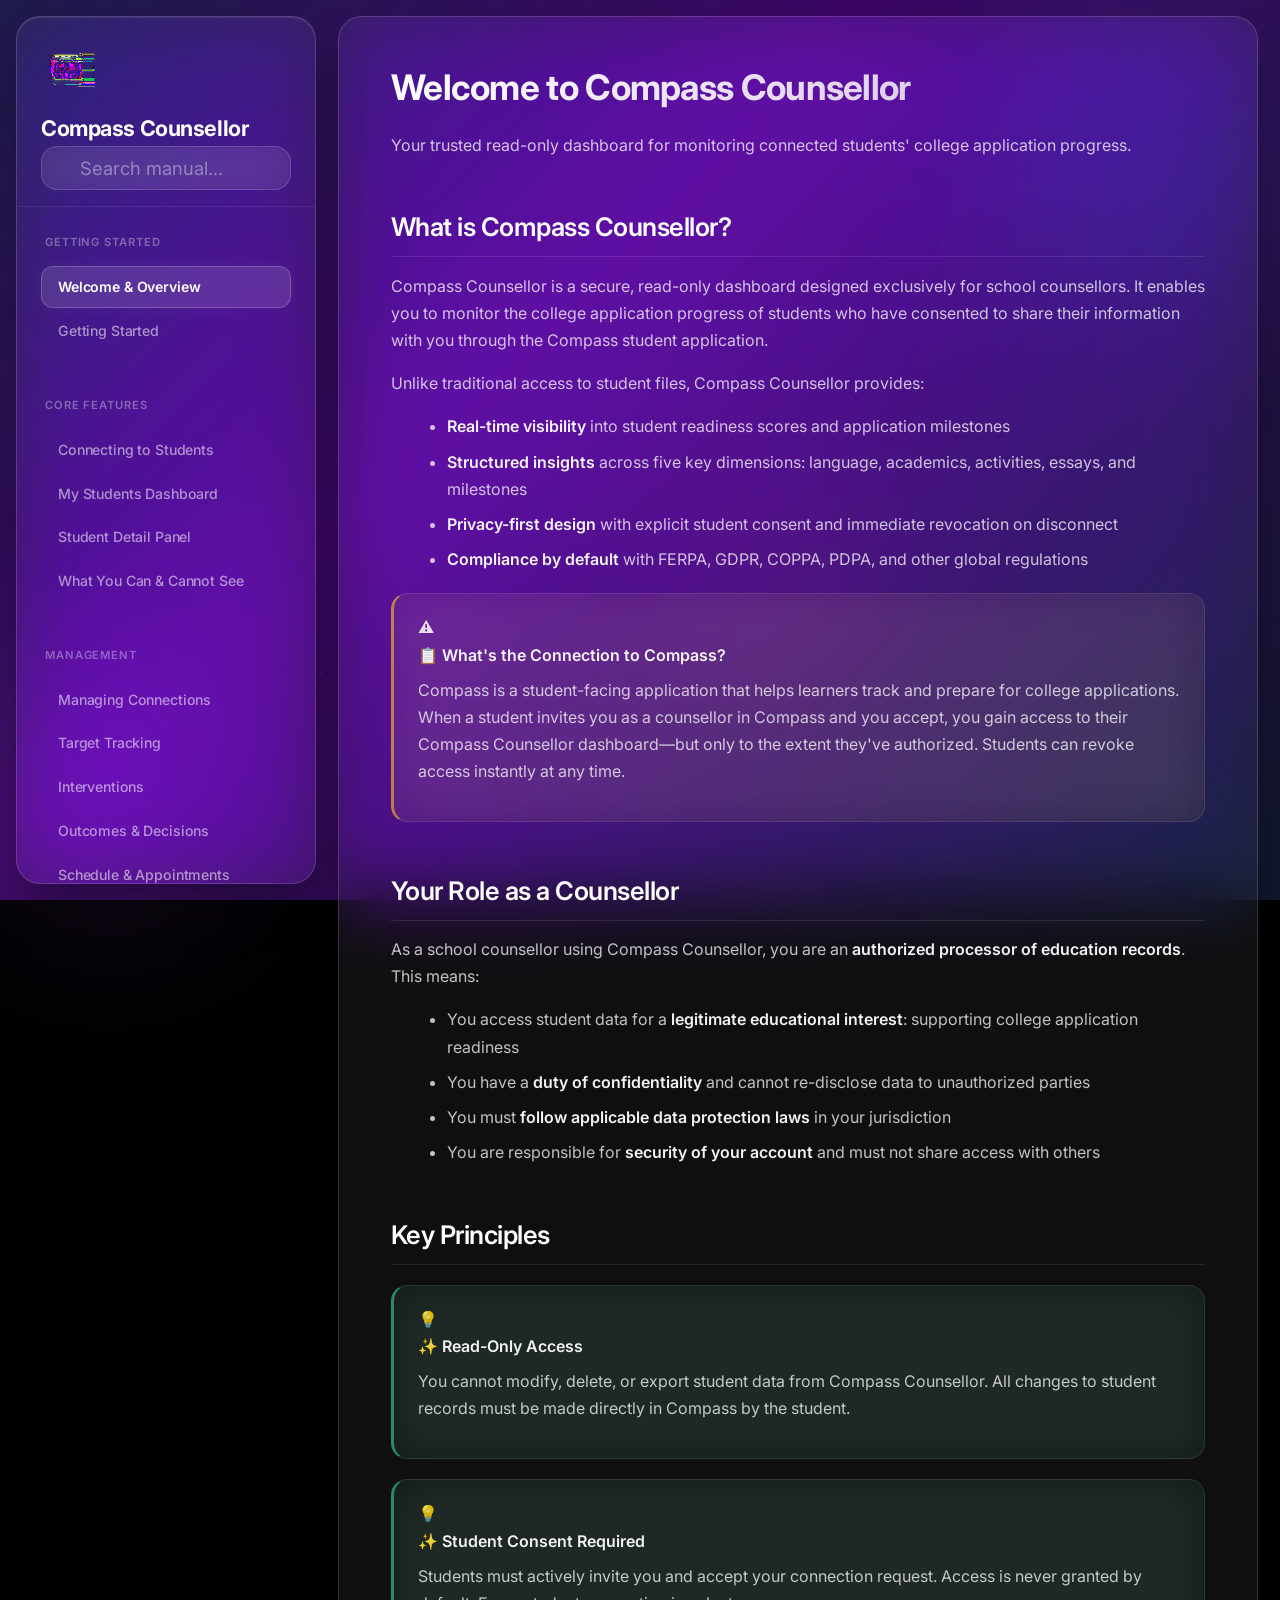
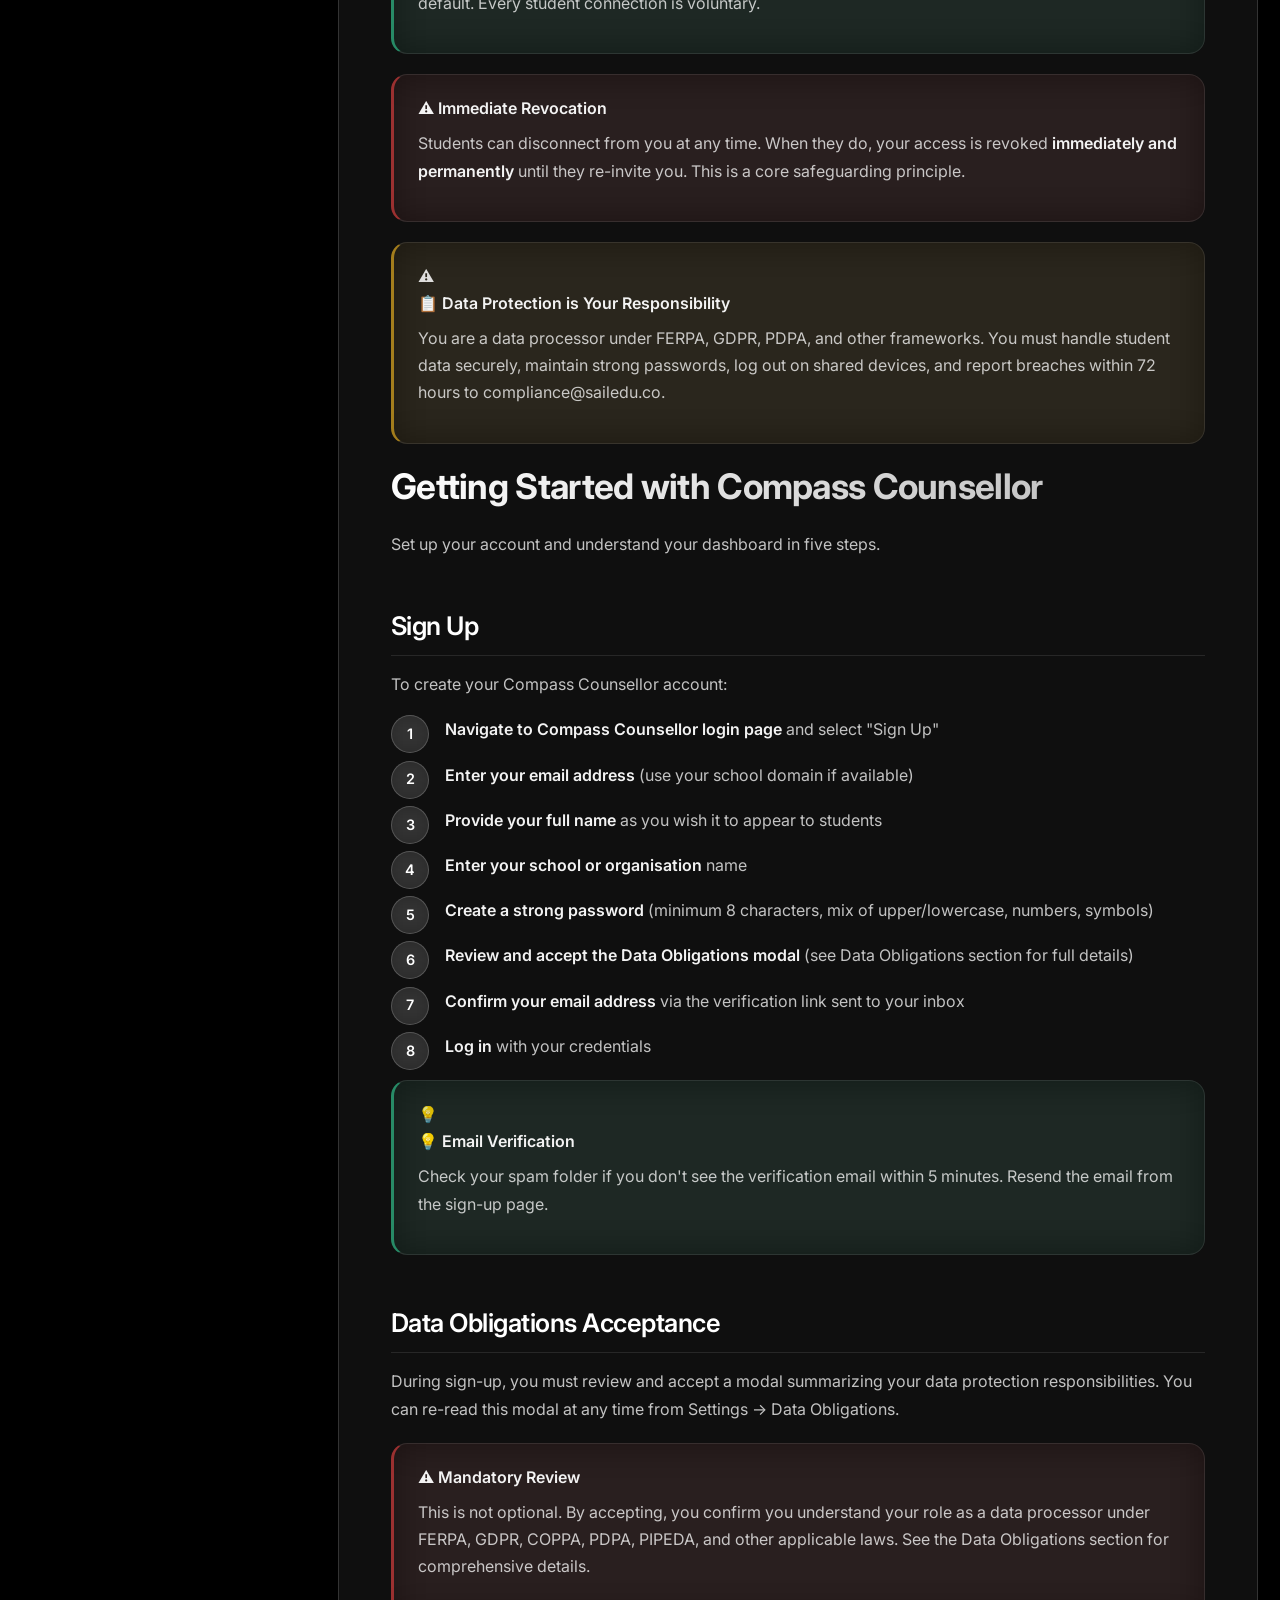
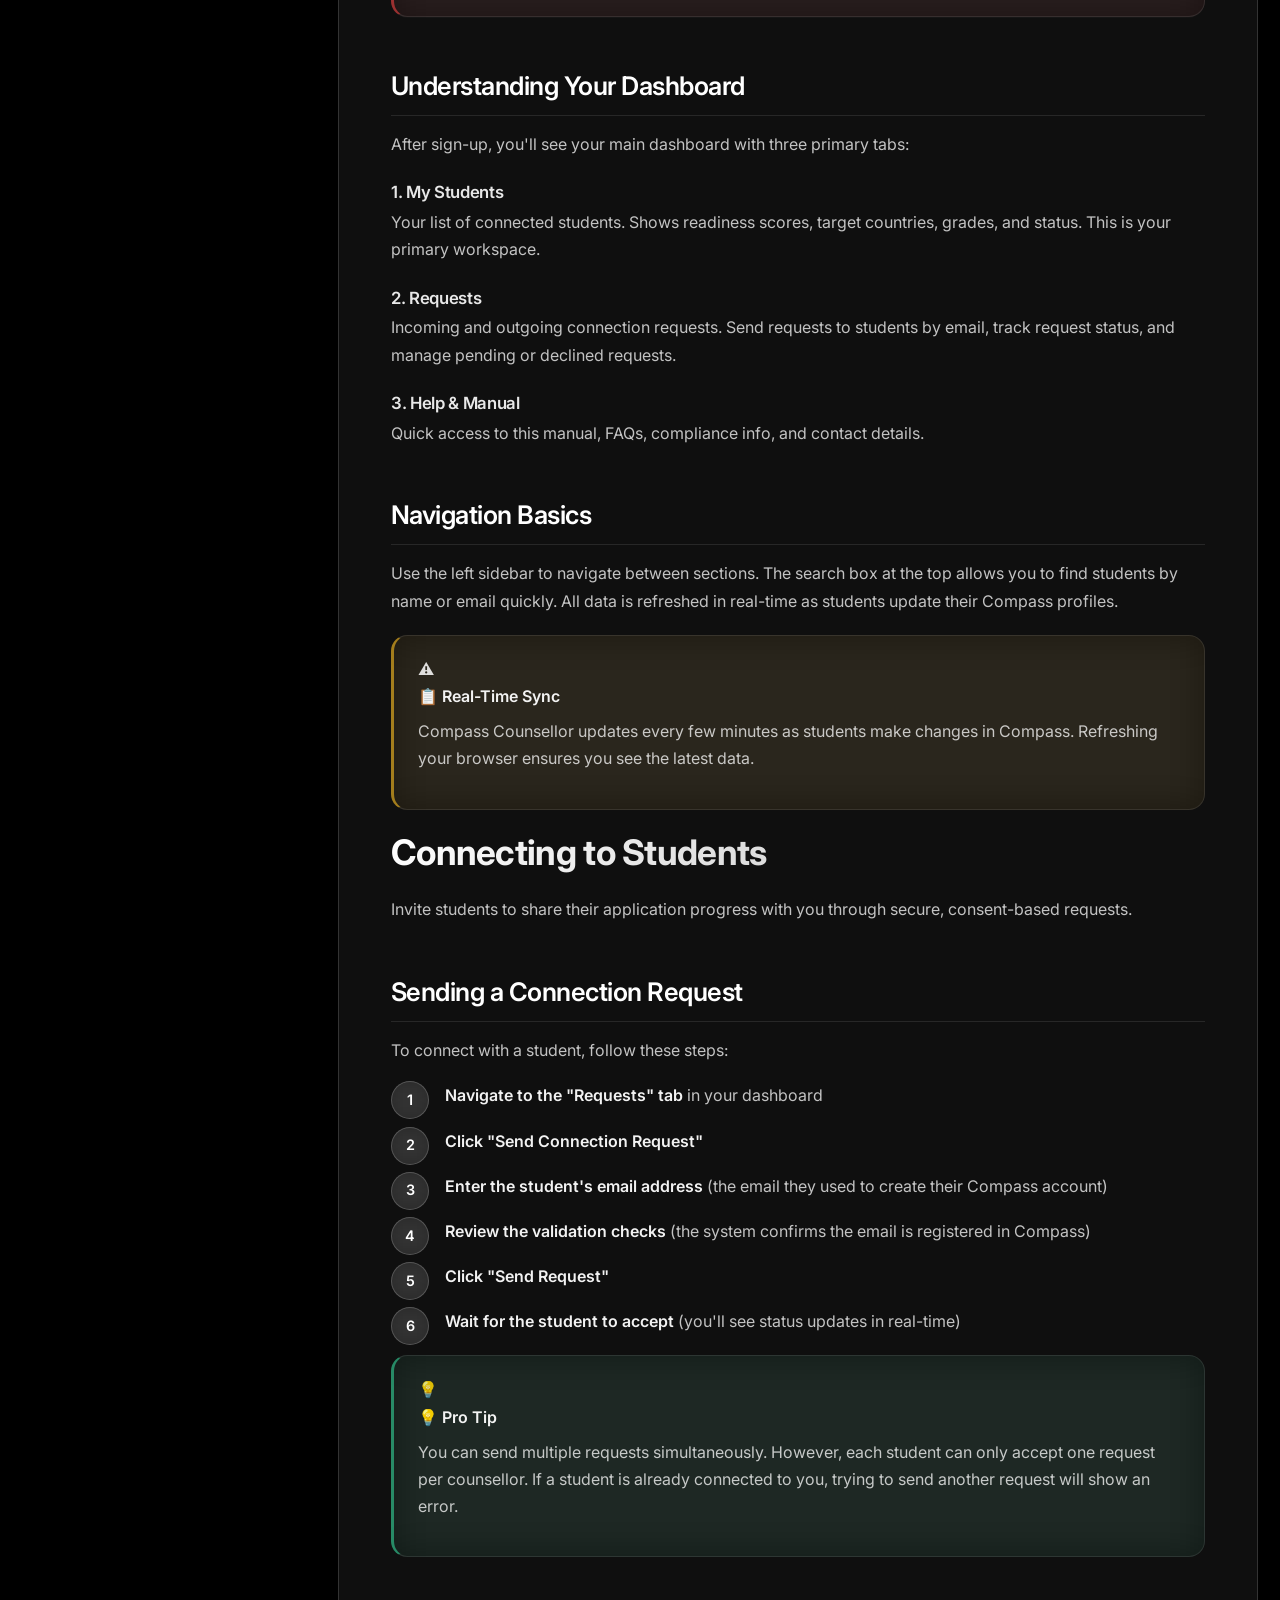
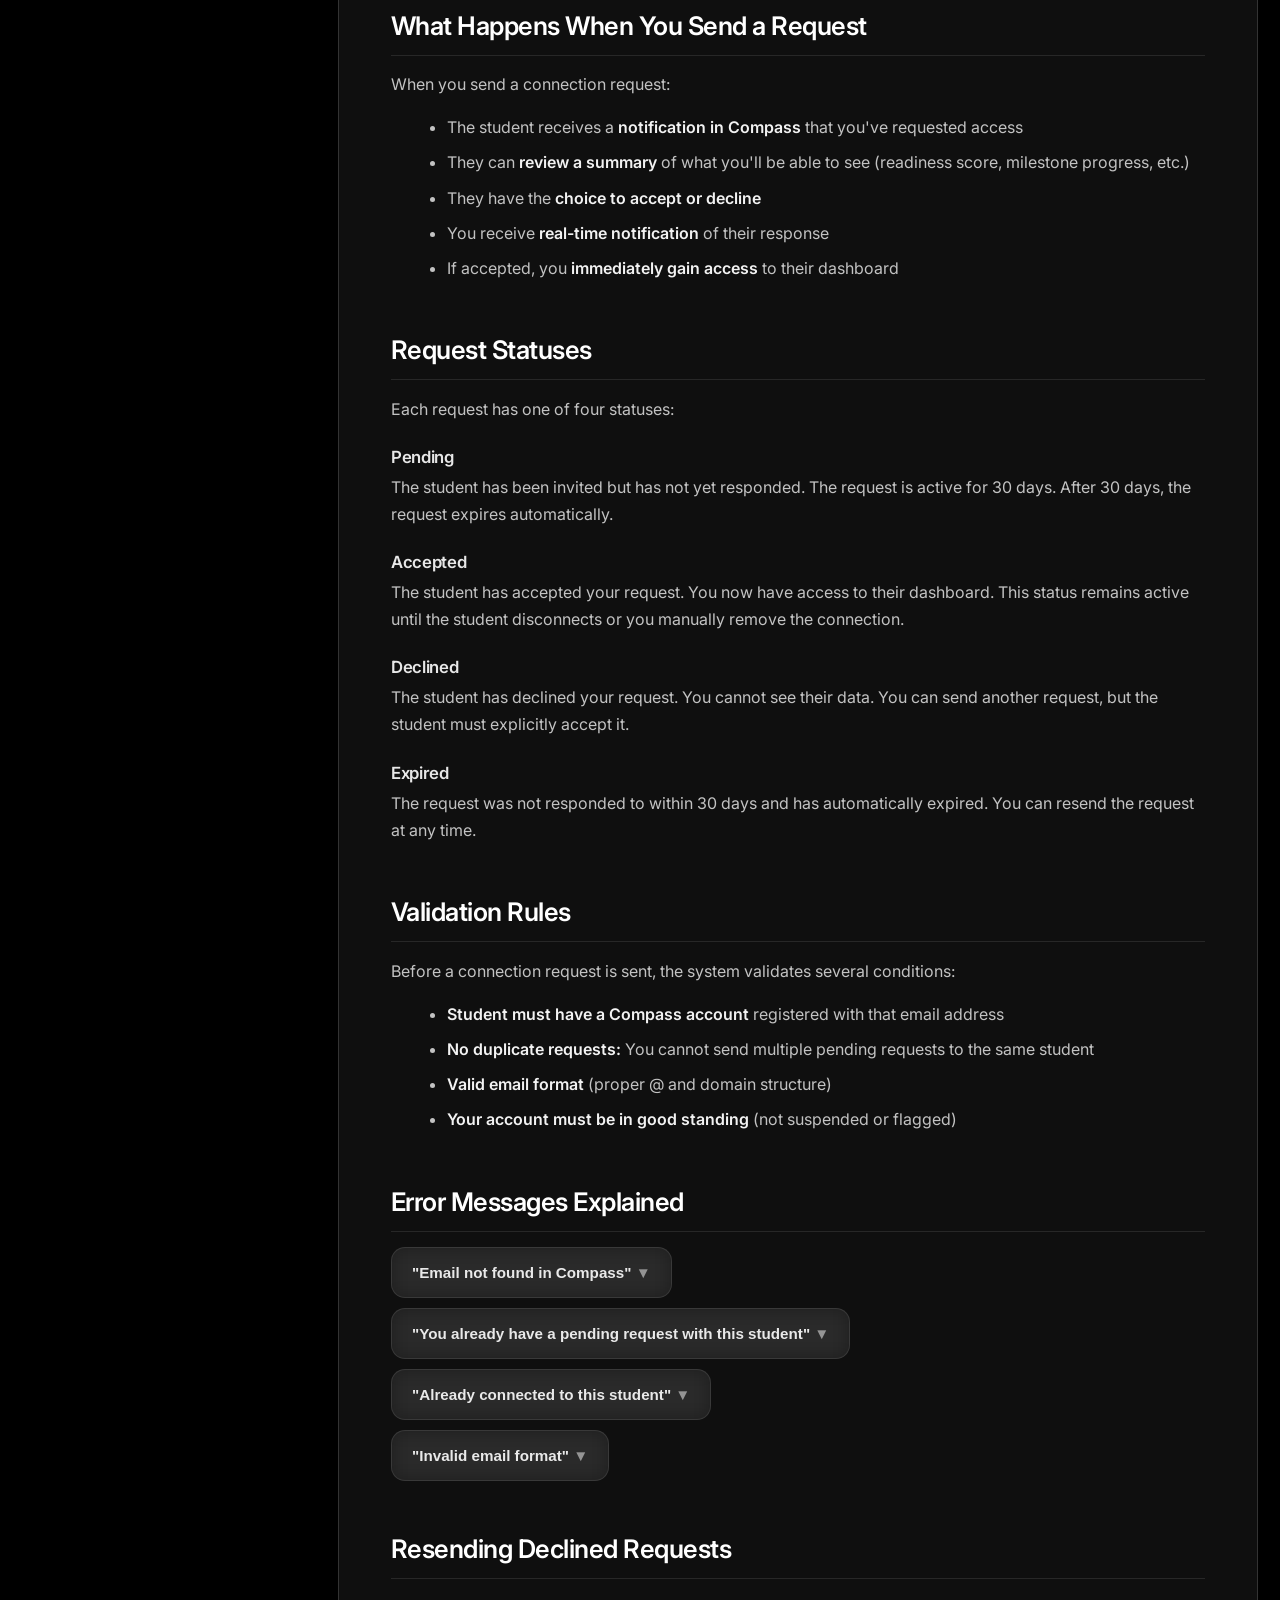
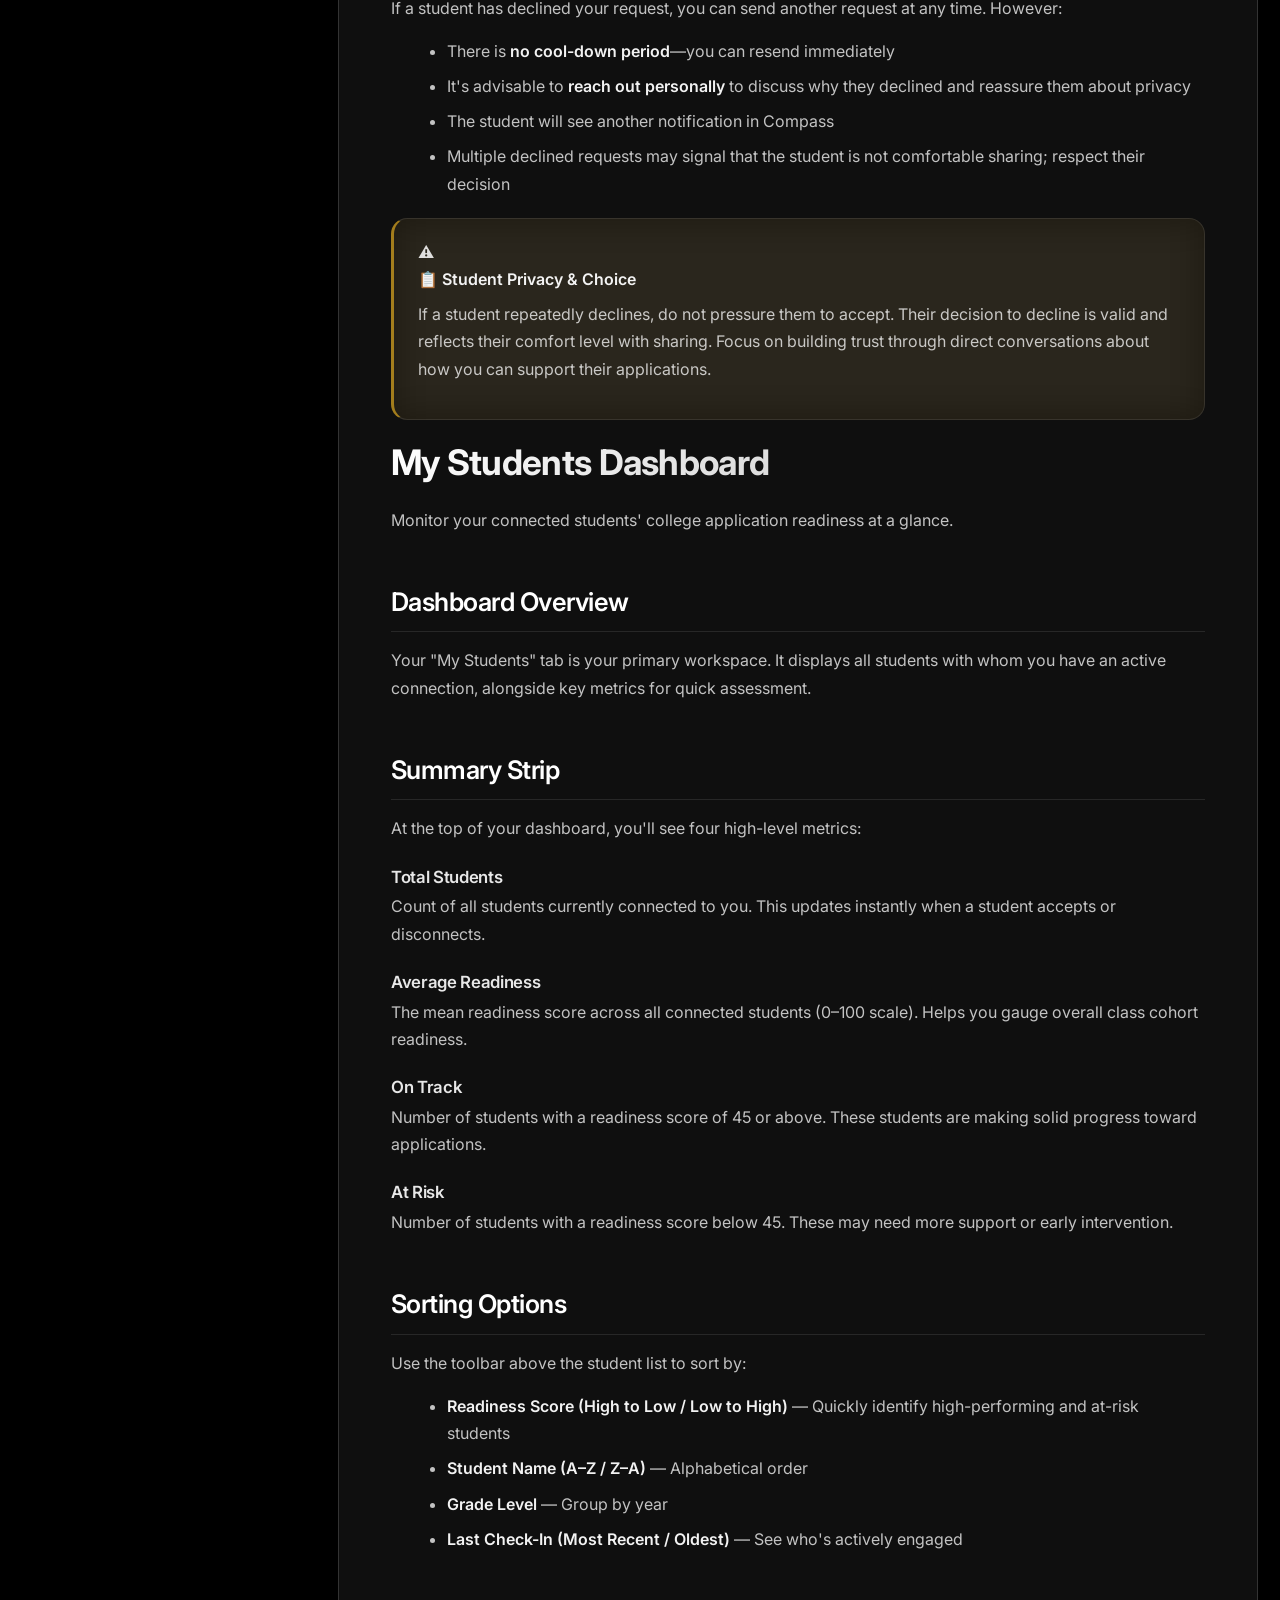
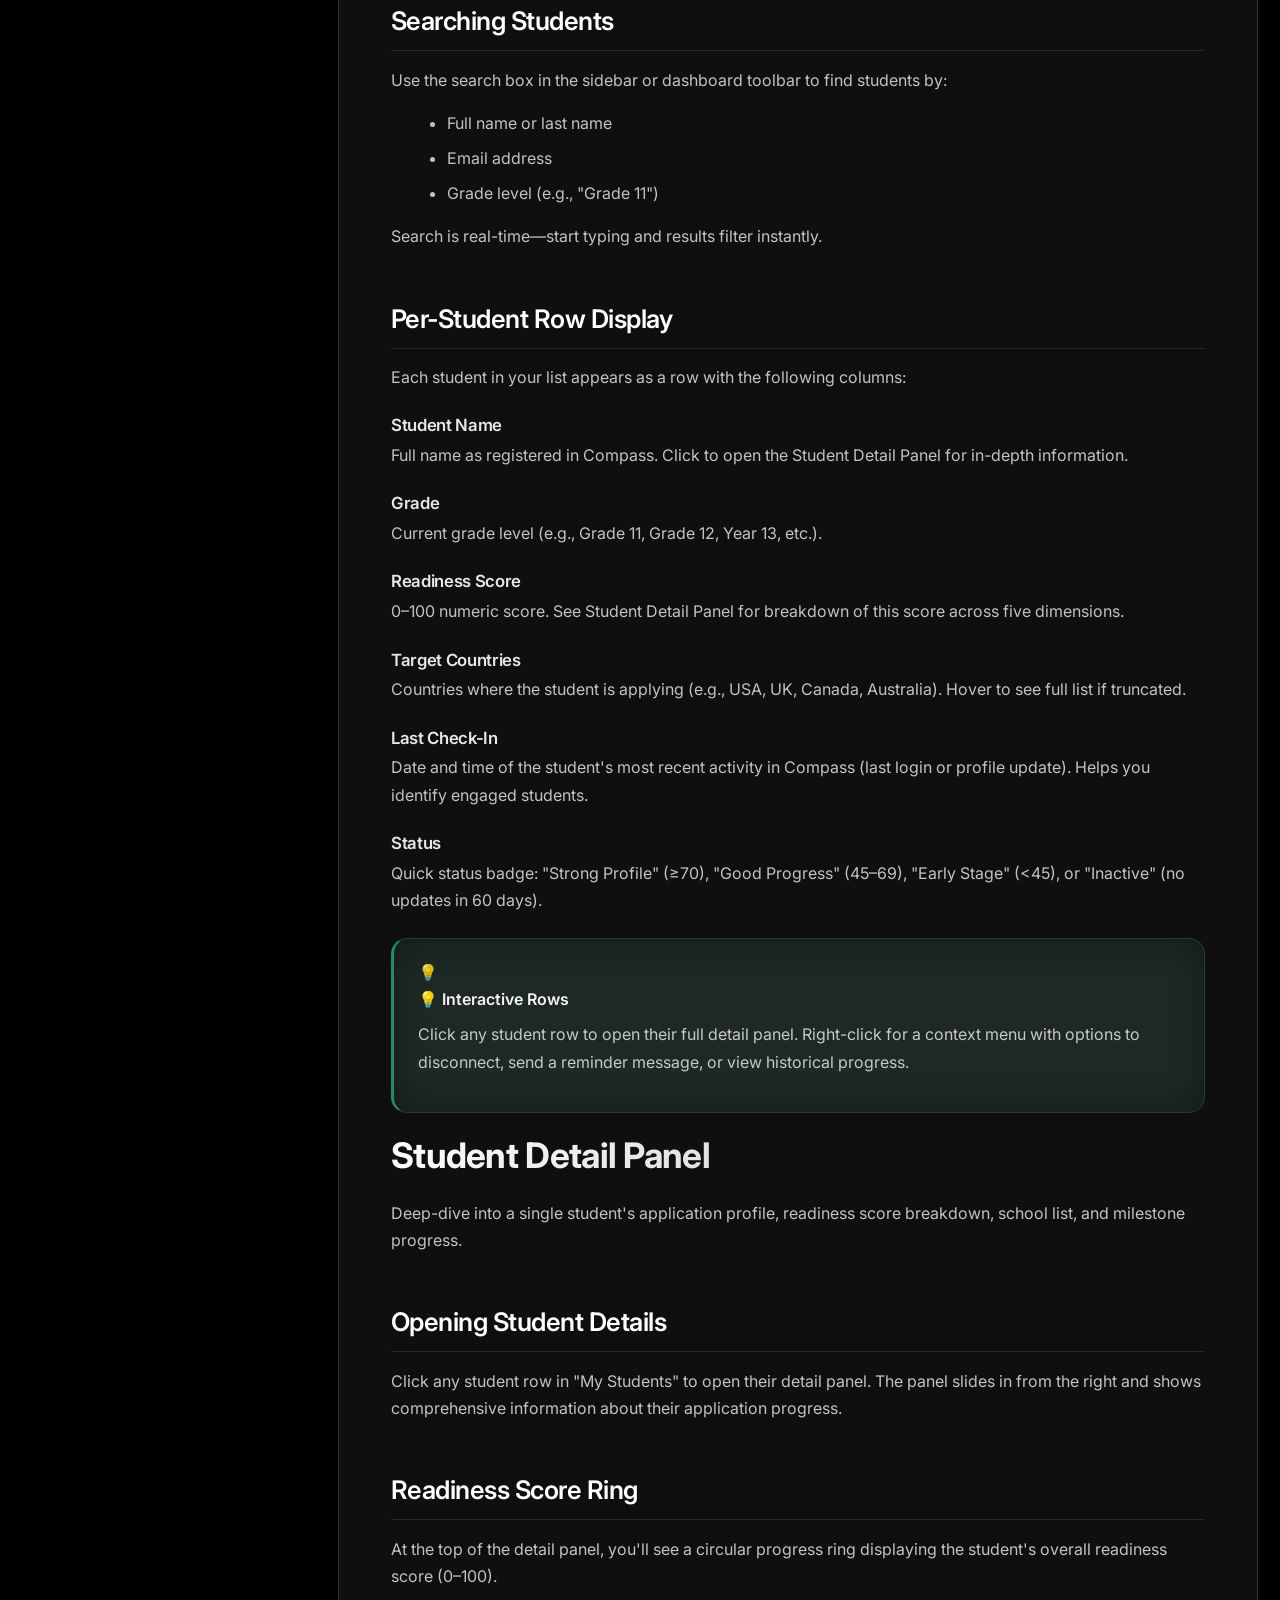
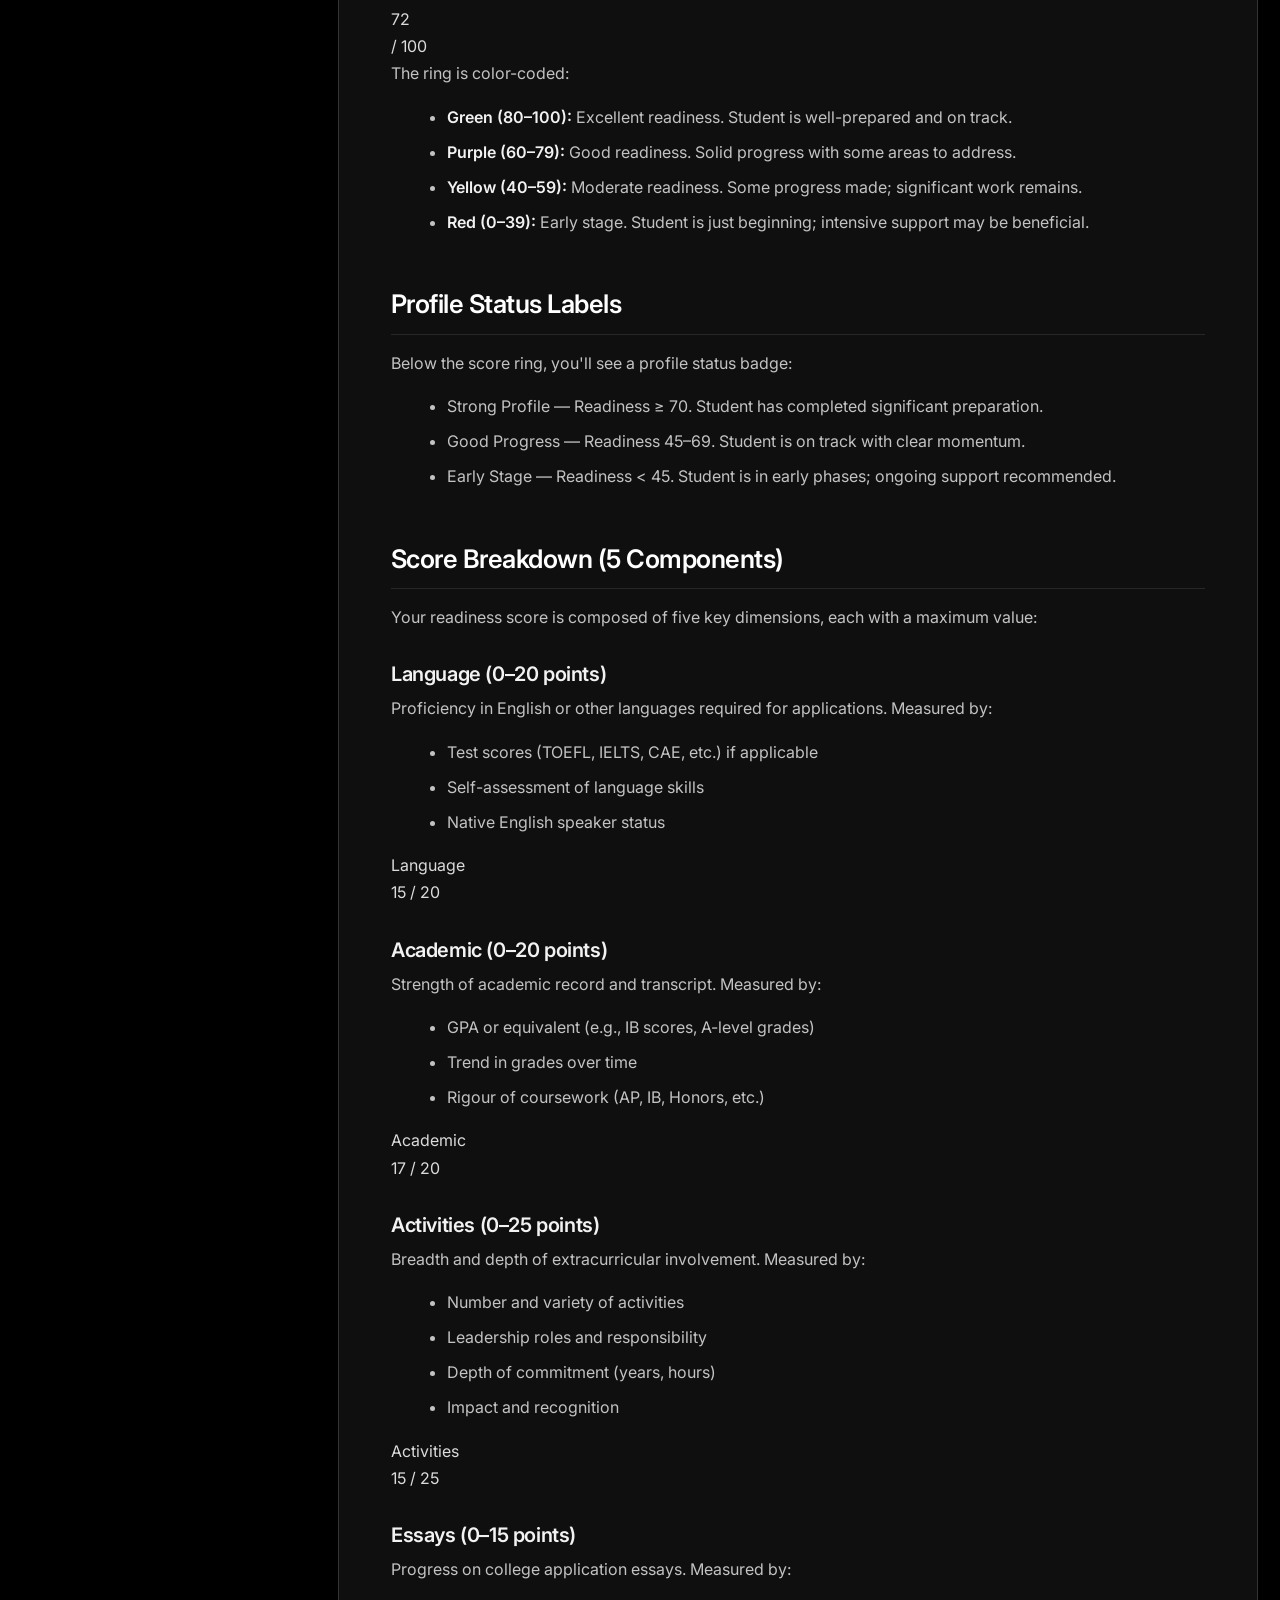
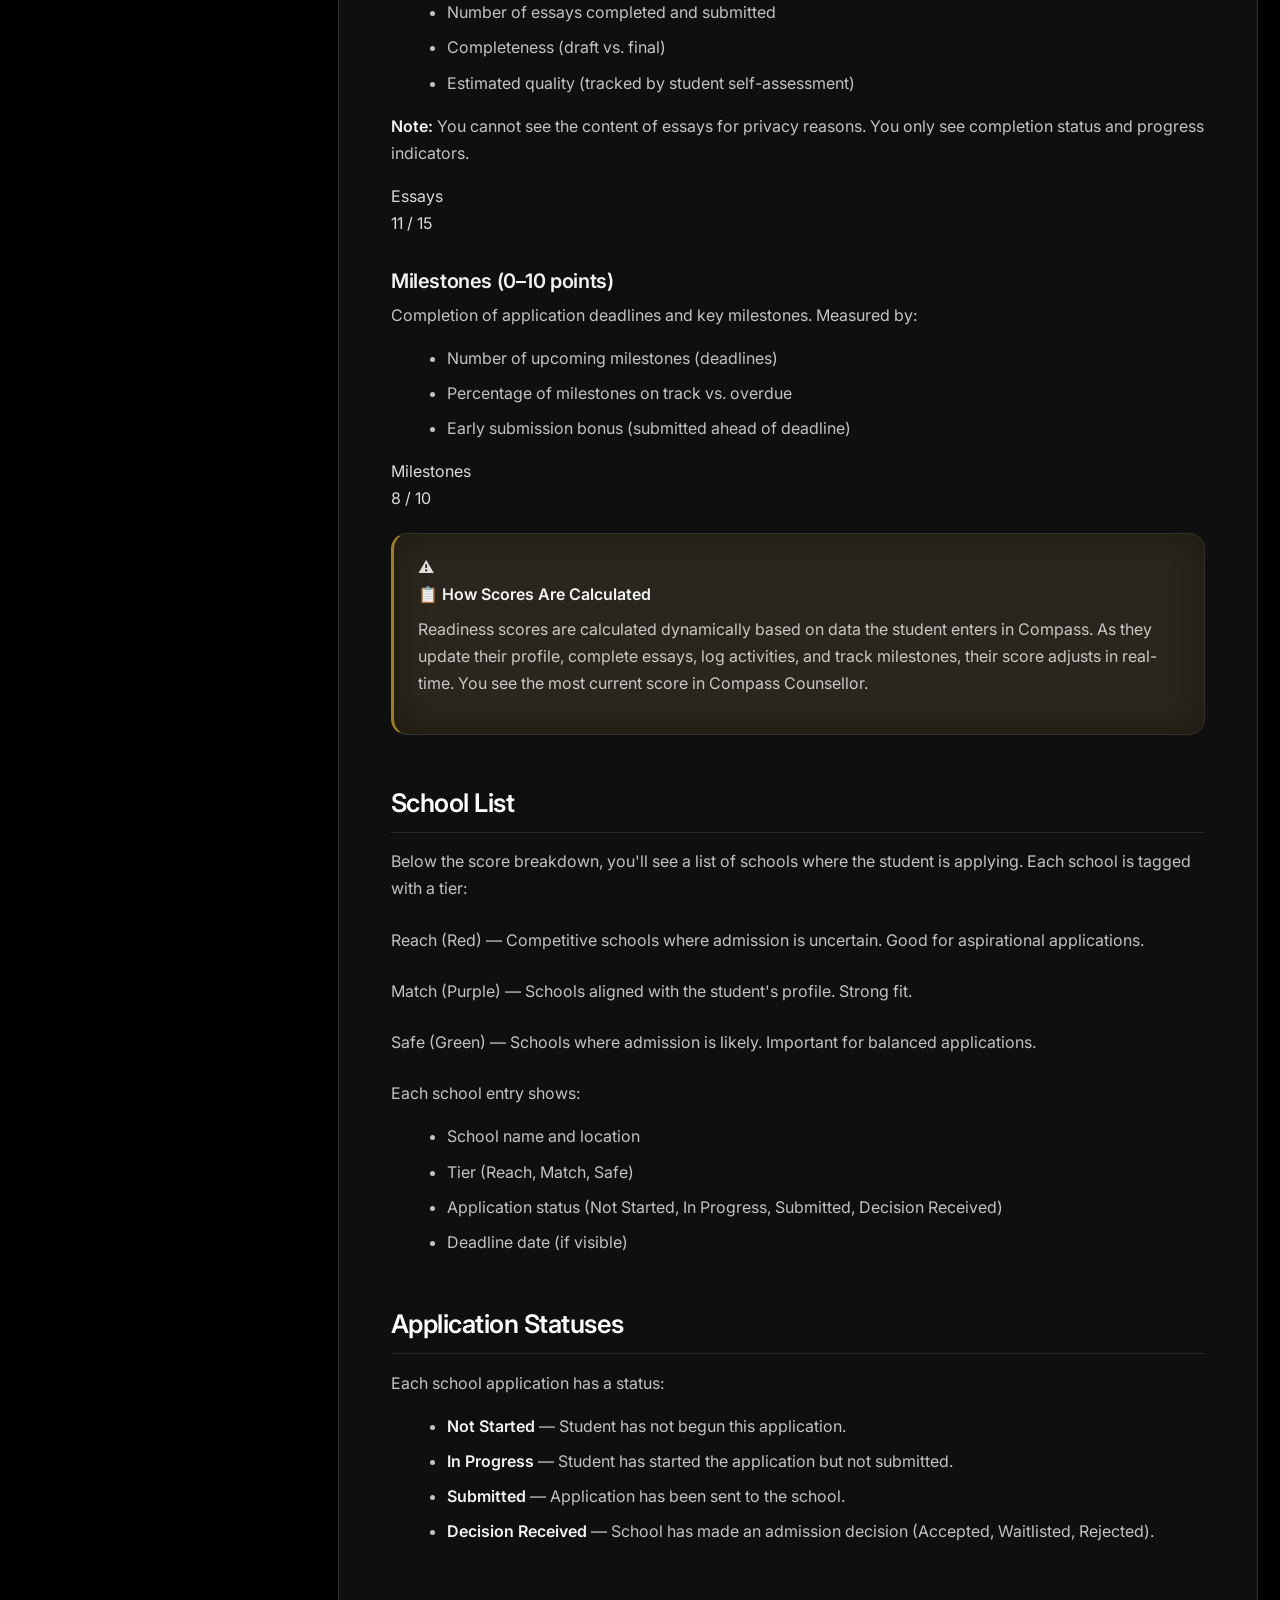
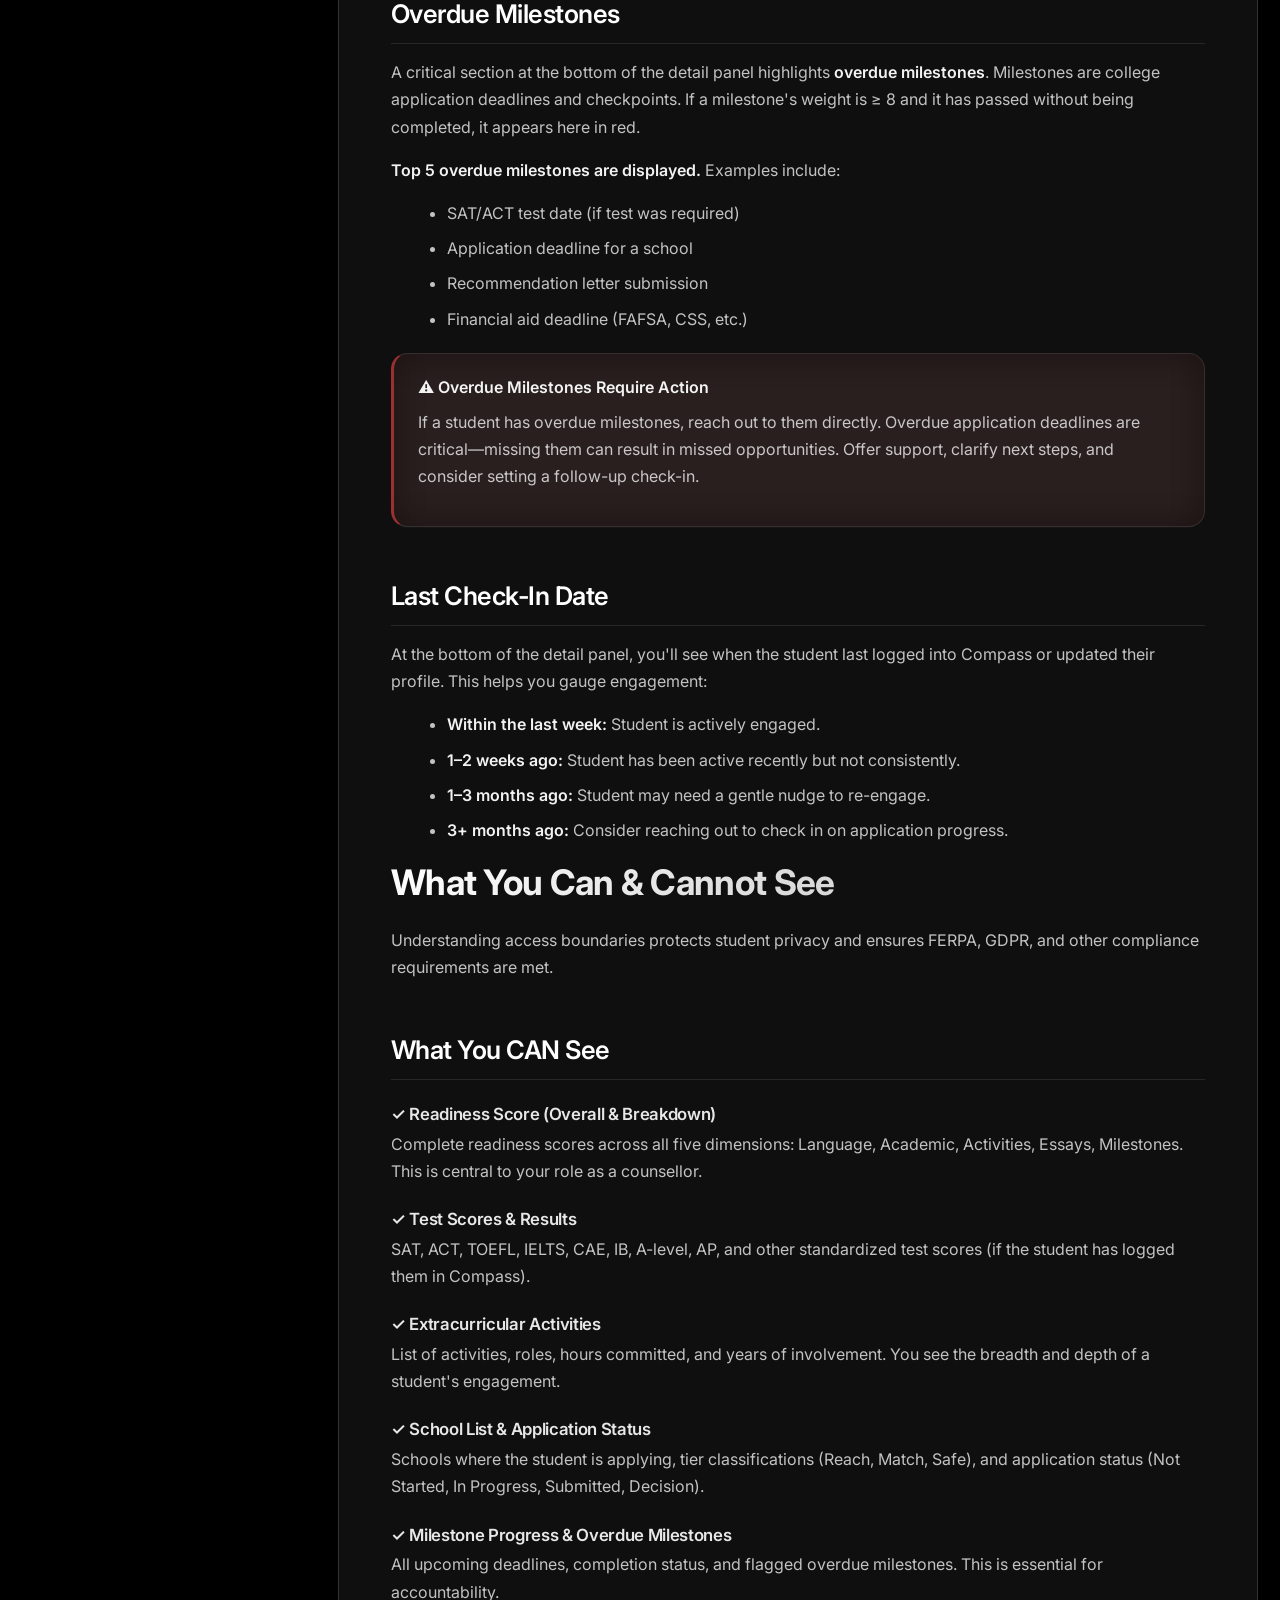
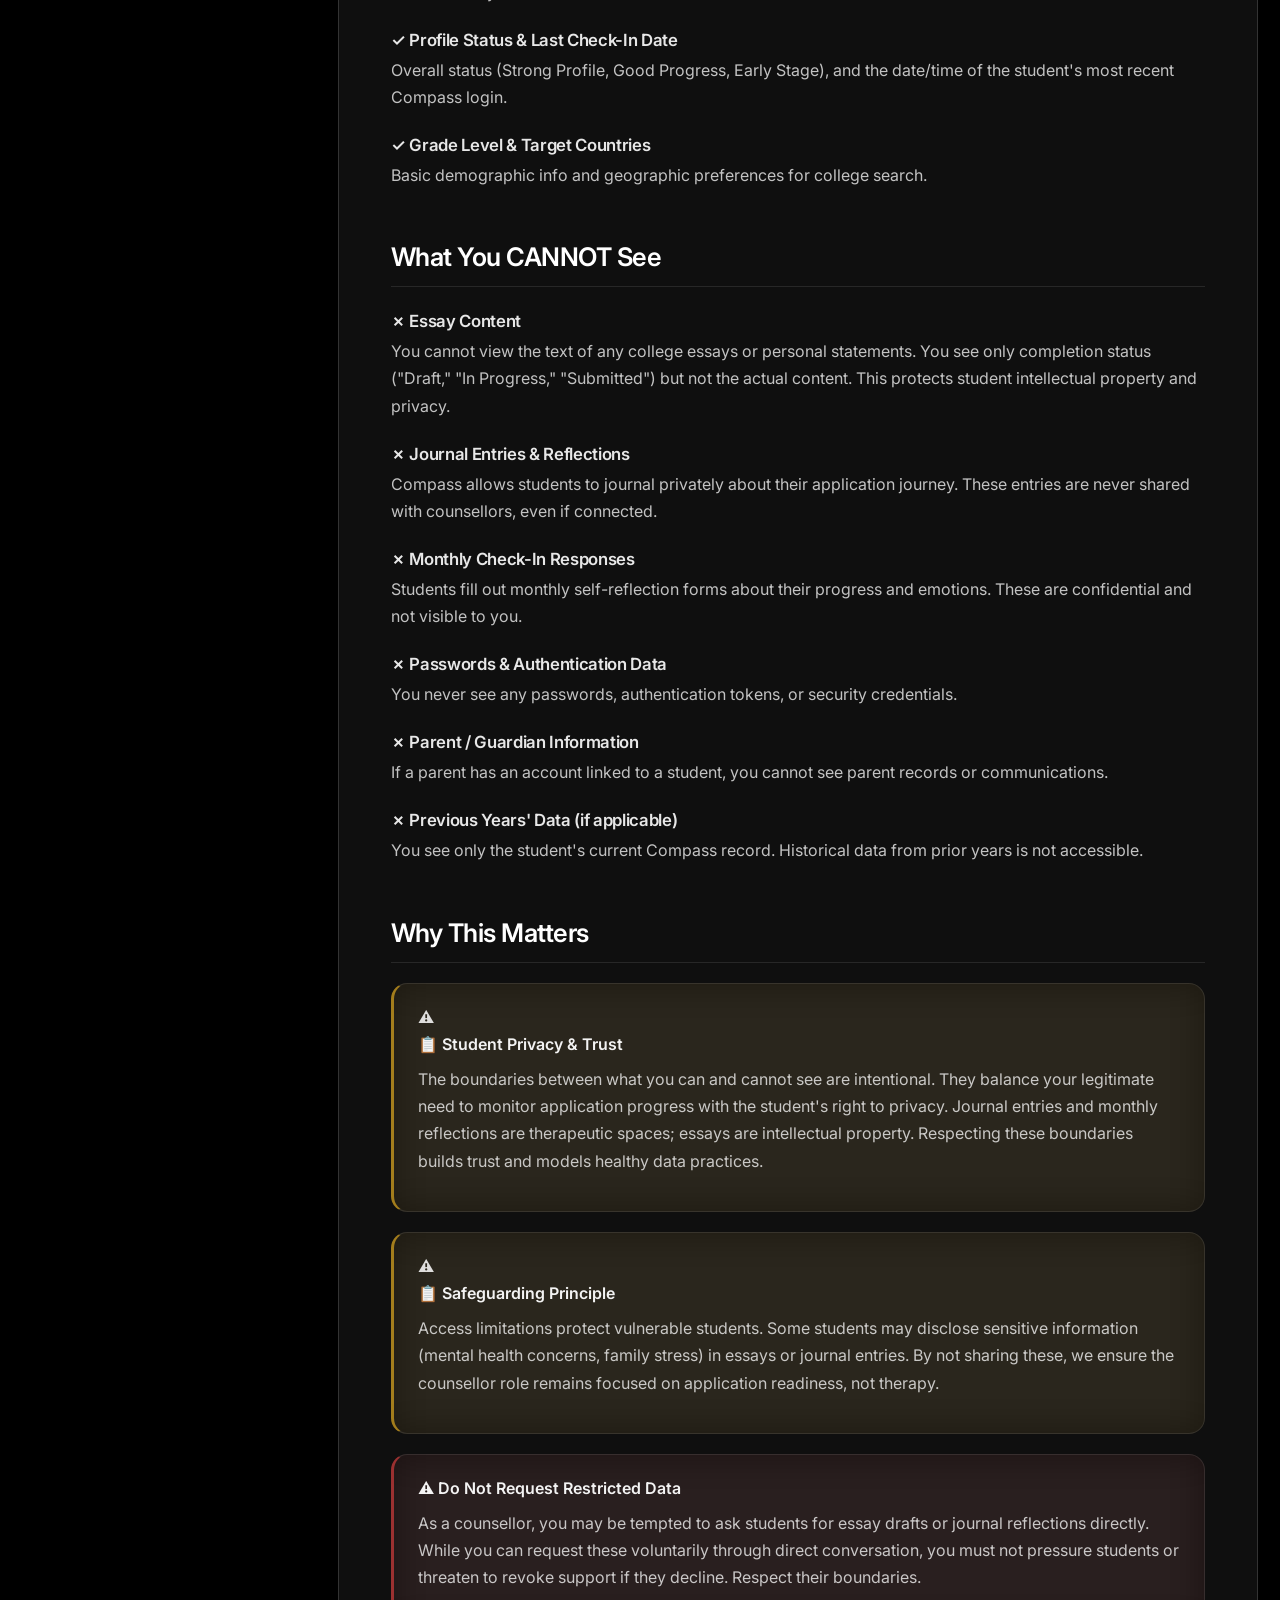
==== commit b1f107a0: "Fix logo: use icons/compass-counsellor.png instead of data URI" ====
--- a/Compass-Counsellor-Manual.html
+++ b/Compass-Counsellor-Manual.html
@@ -806,7 +806,7 @@
         <!-- SIDEBAR -->
         <aside class="sidebar">
             <div class="sidebar-header">
-                <img class="logo" src="[data-uri]" alt="Compass Counsellor" style="width:54px;height:54px;border-radius:14px;object-fit:cover;">
+                <img class="logo" src="icons/compass-counsellor.png" alt="Compass Counsellor" style="width:54px;height:54px;border-radius:14px;object-fit:cover;">
                 <div class="logo-subtitle">Compass Counsellor</div>
                 <input type="text" class="search-box" id="searchBox" placeholder="Search manual...">
             </div>
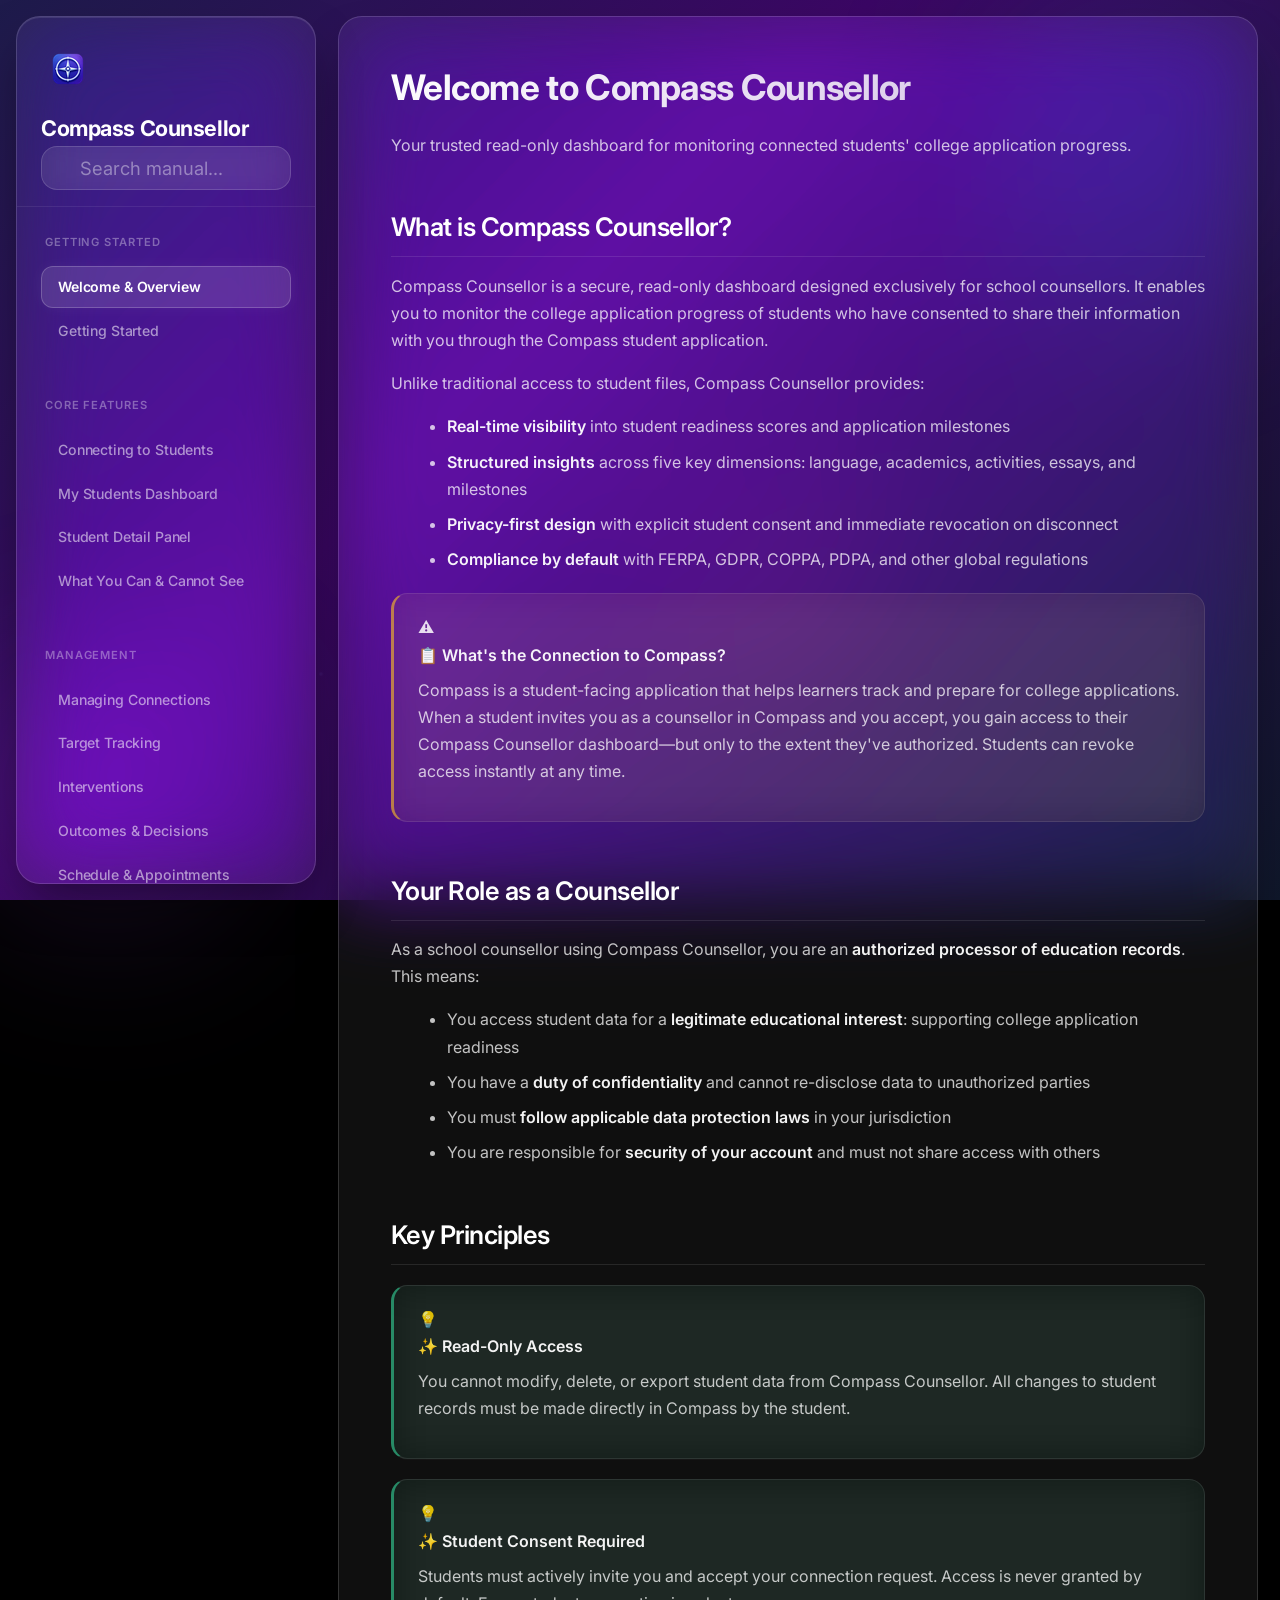
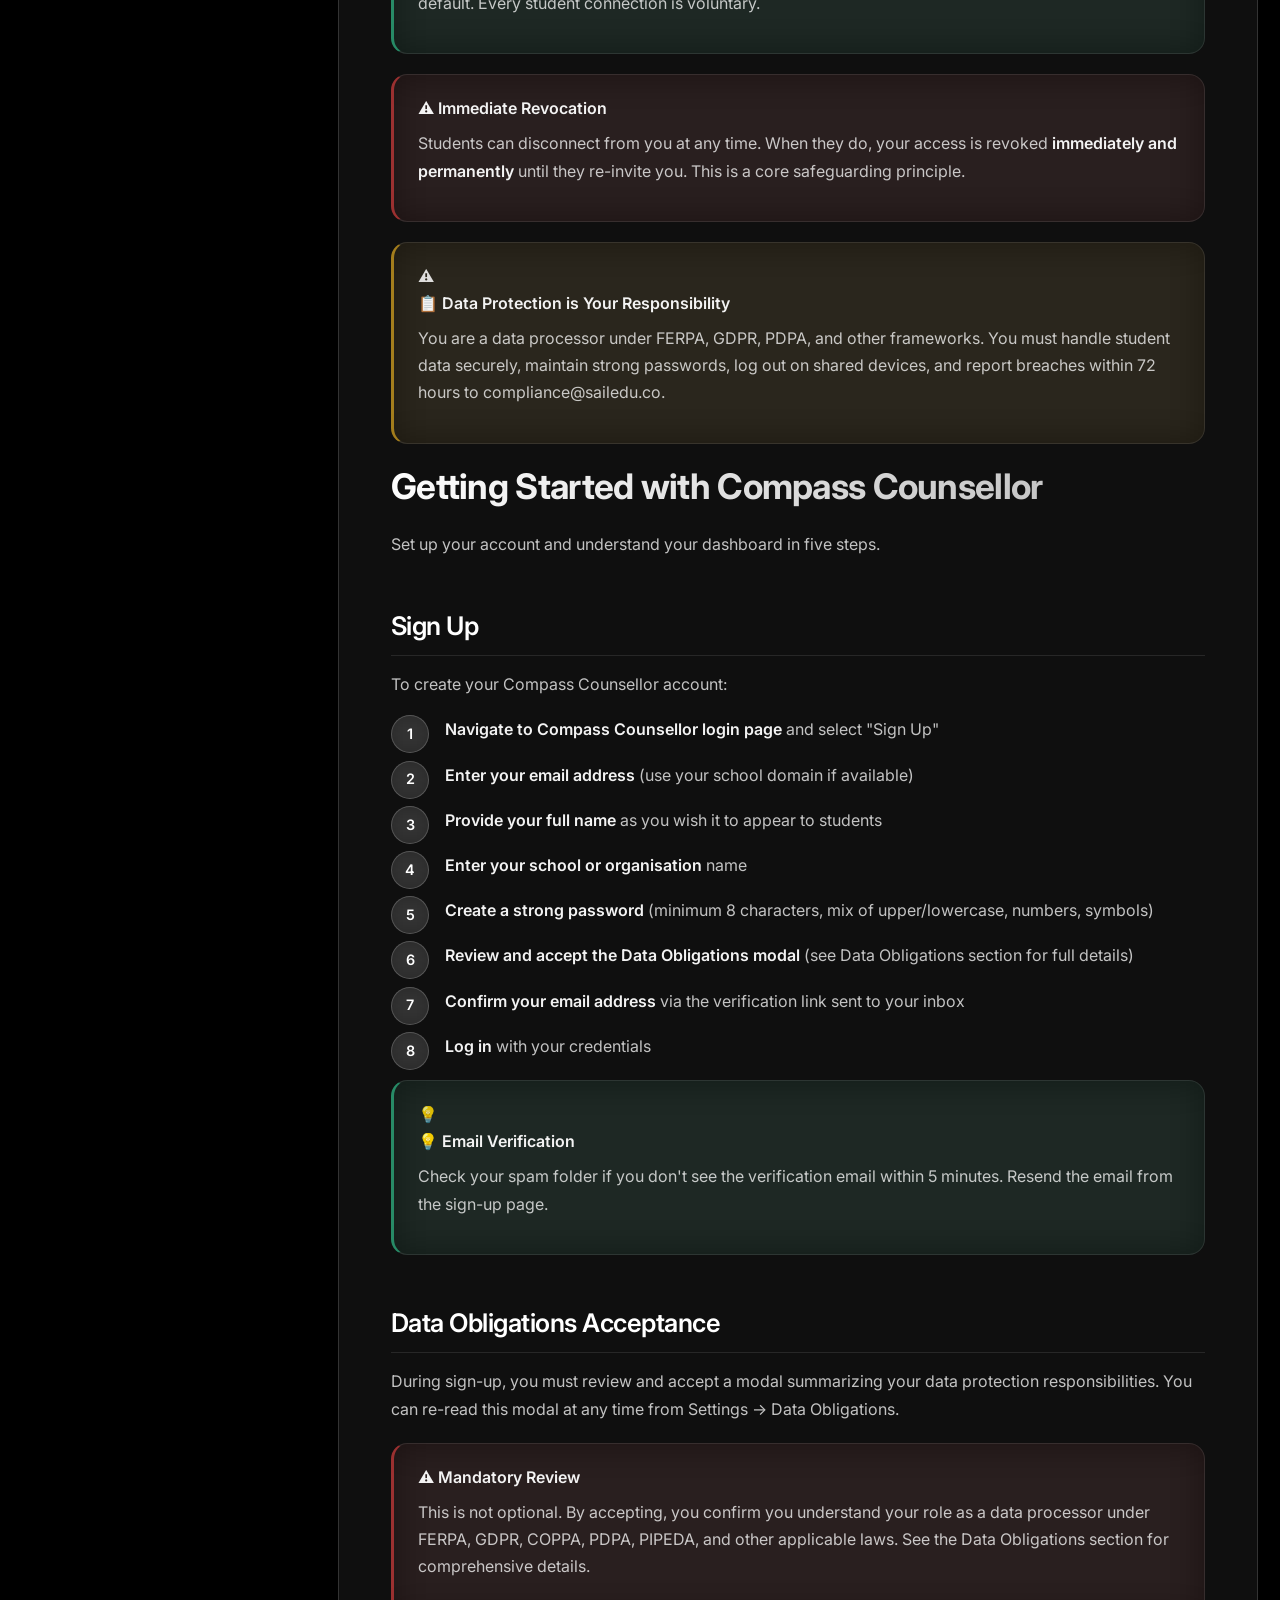
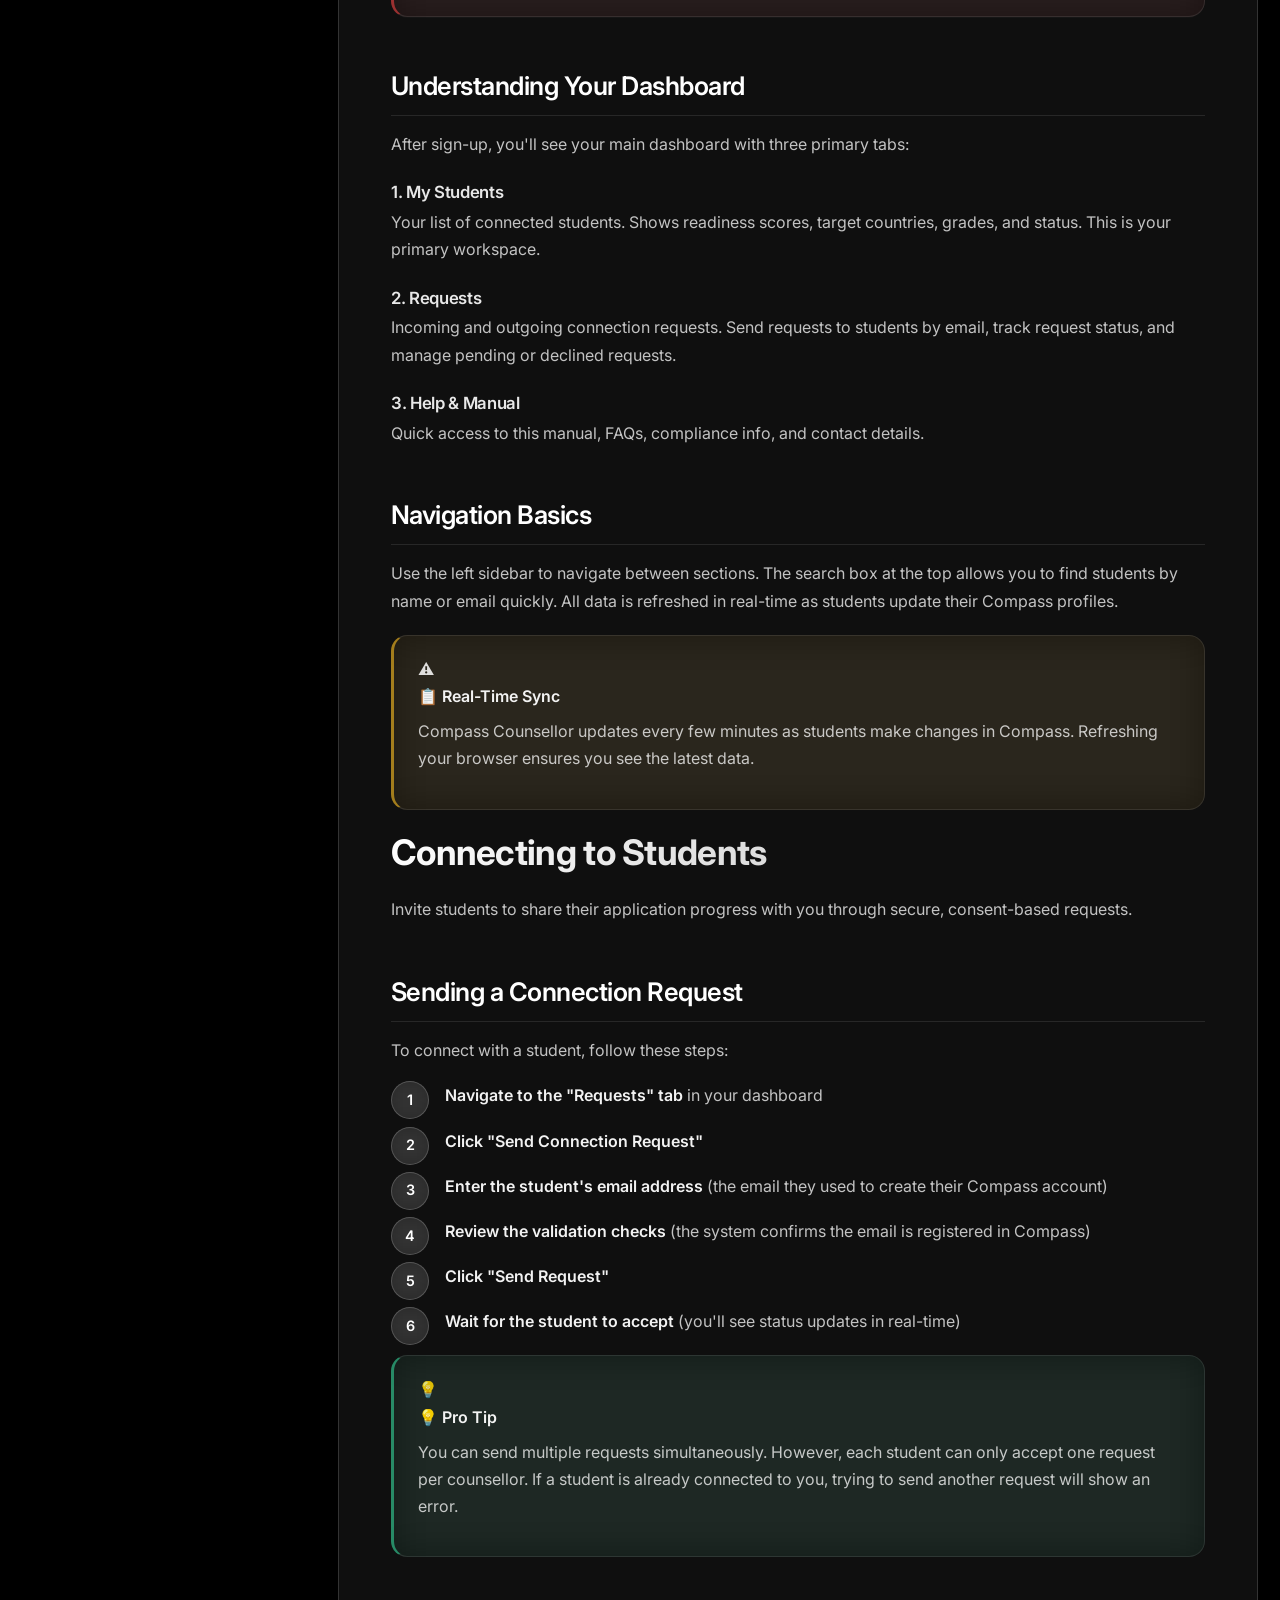
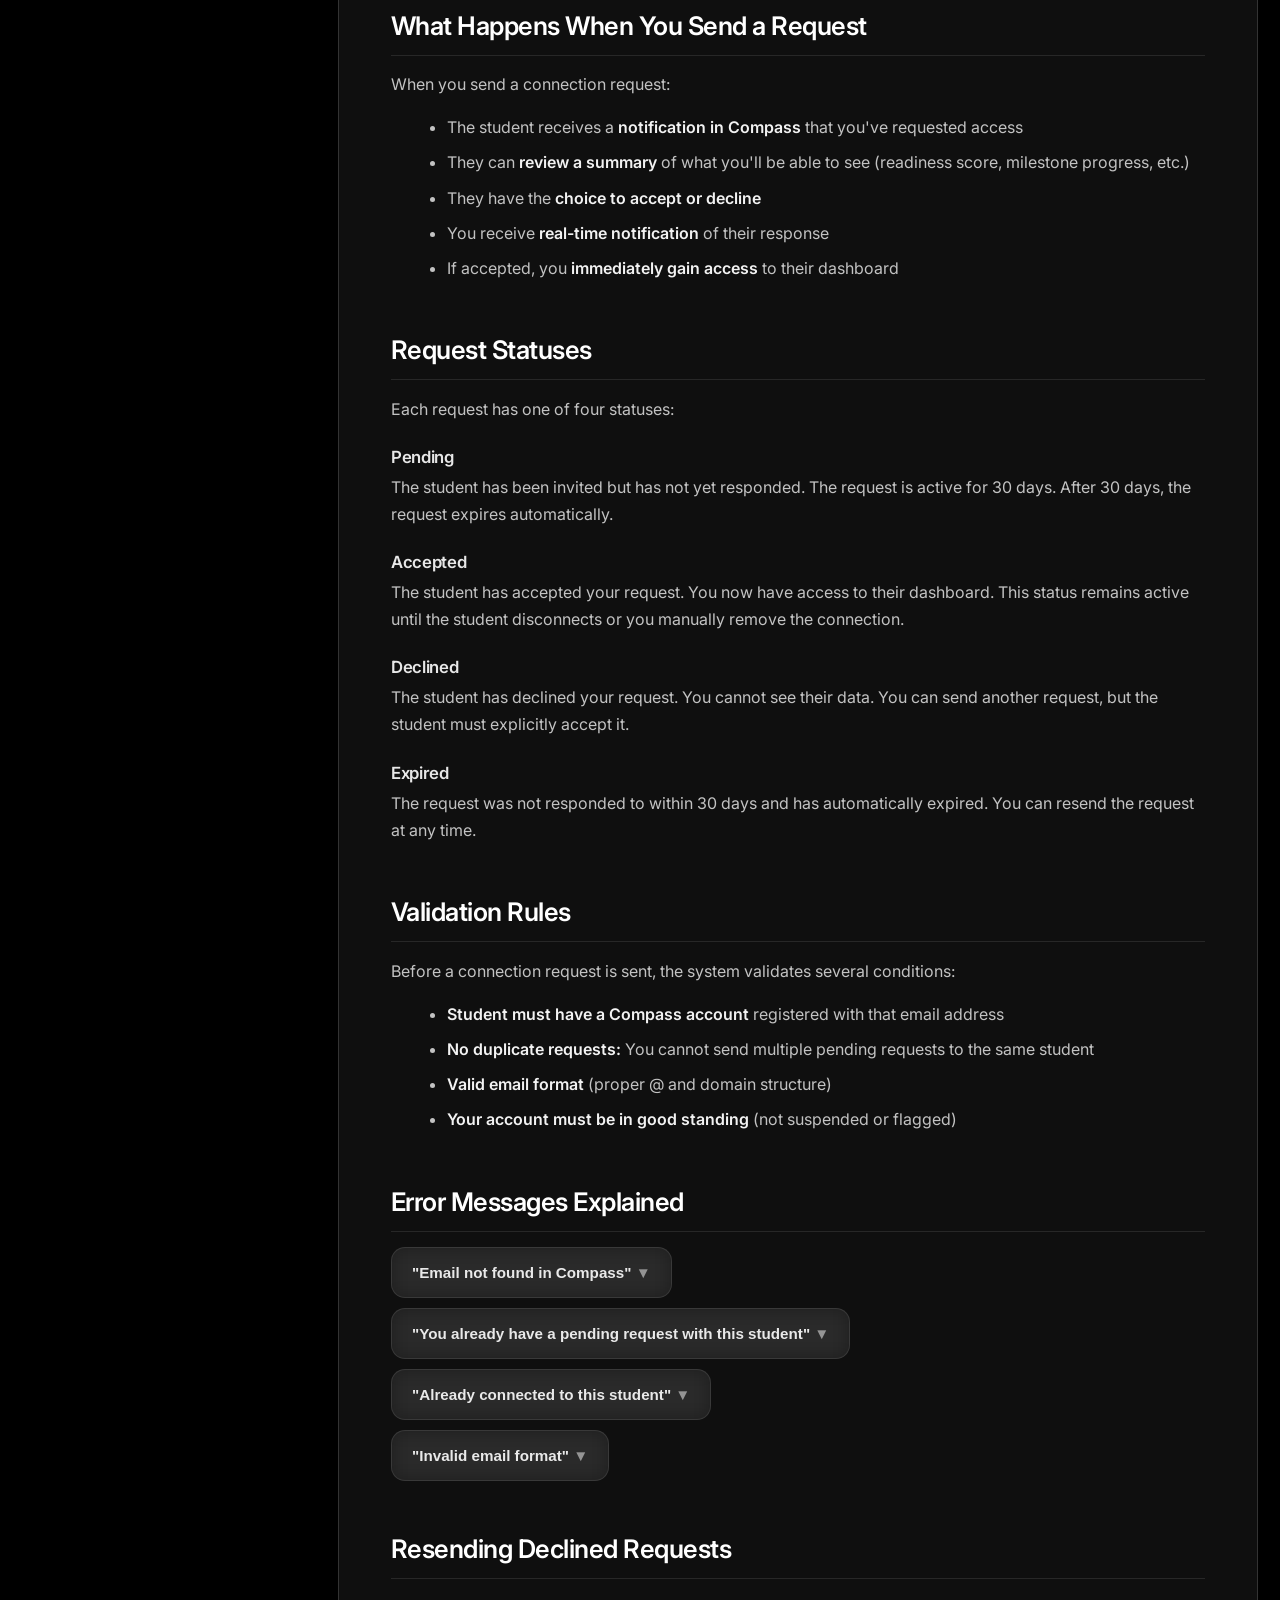
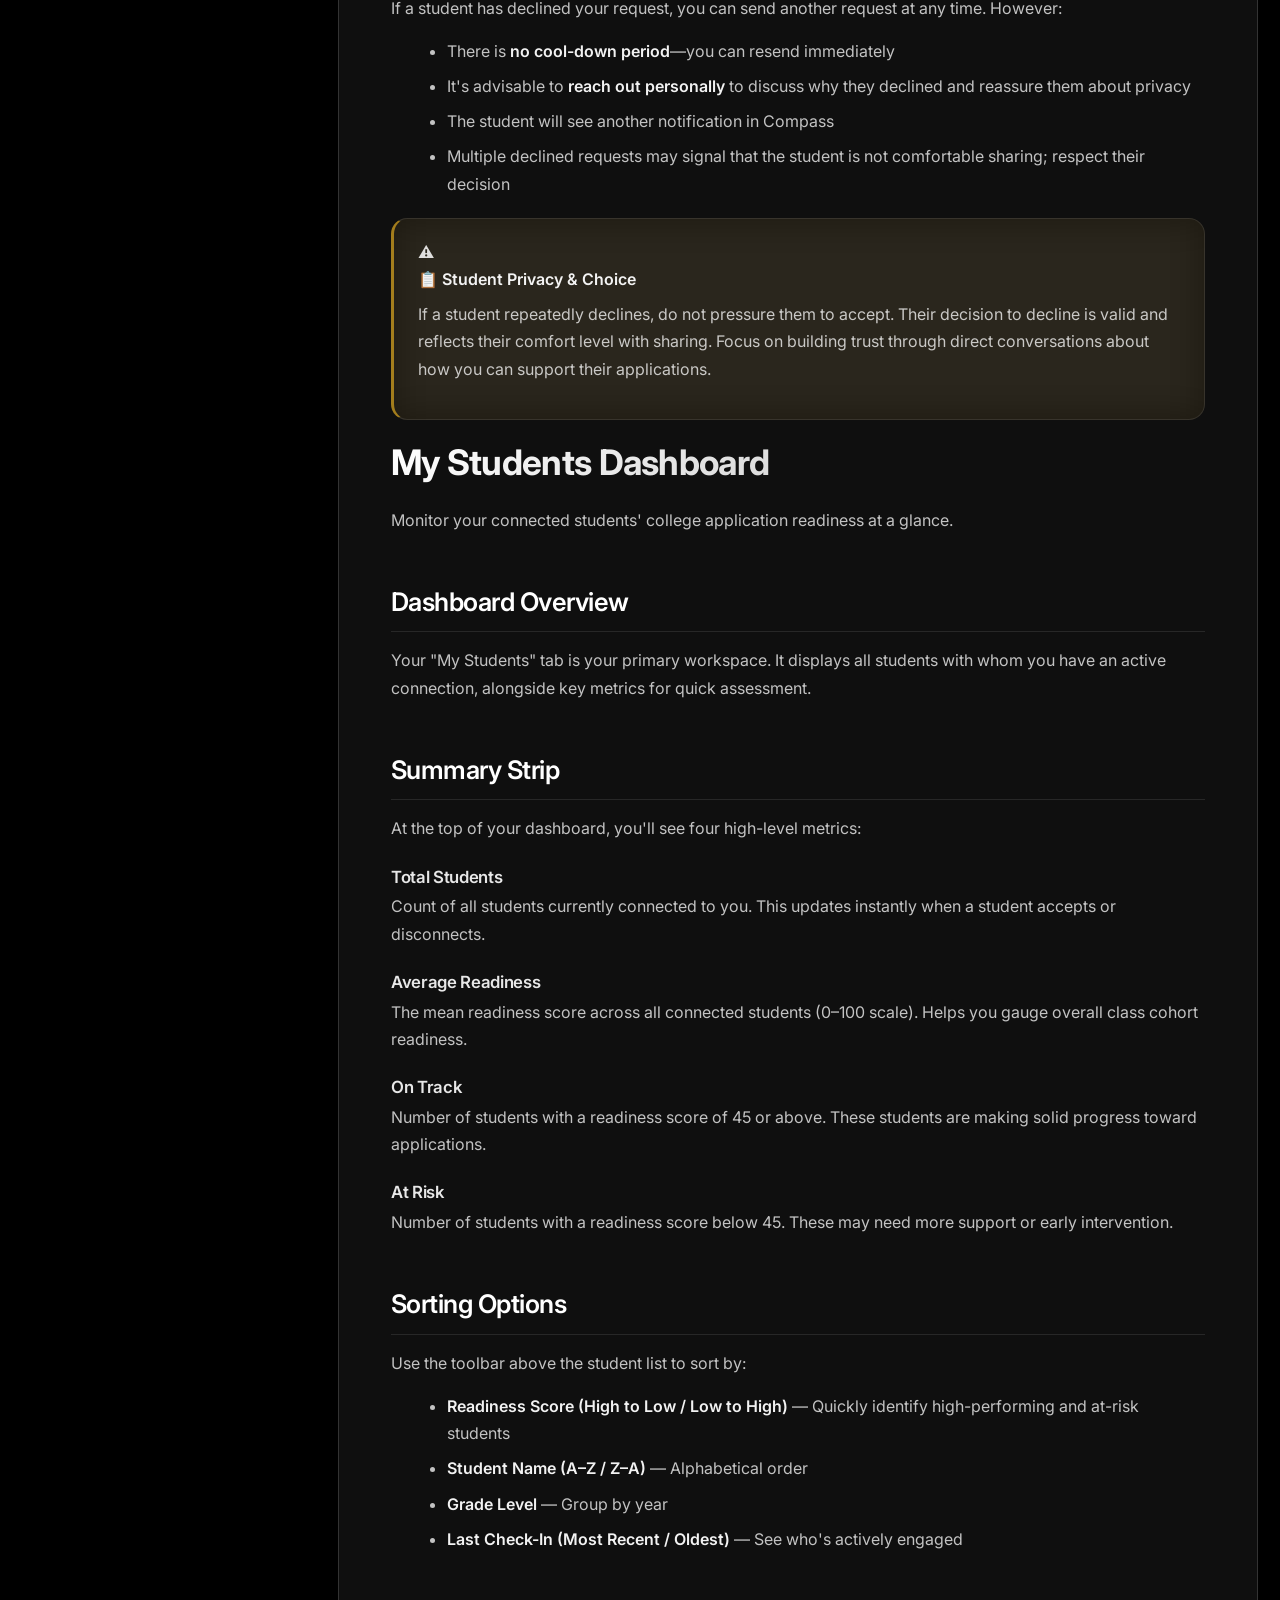
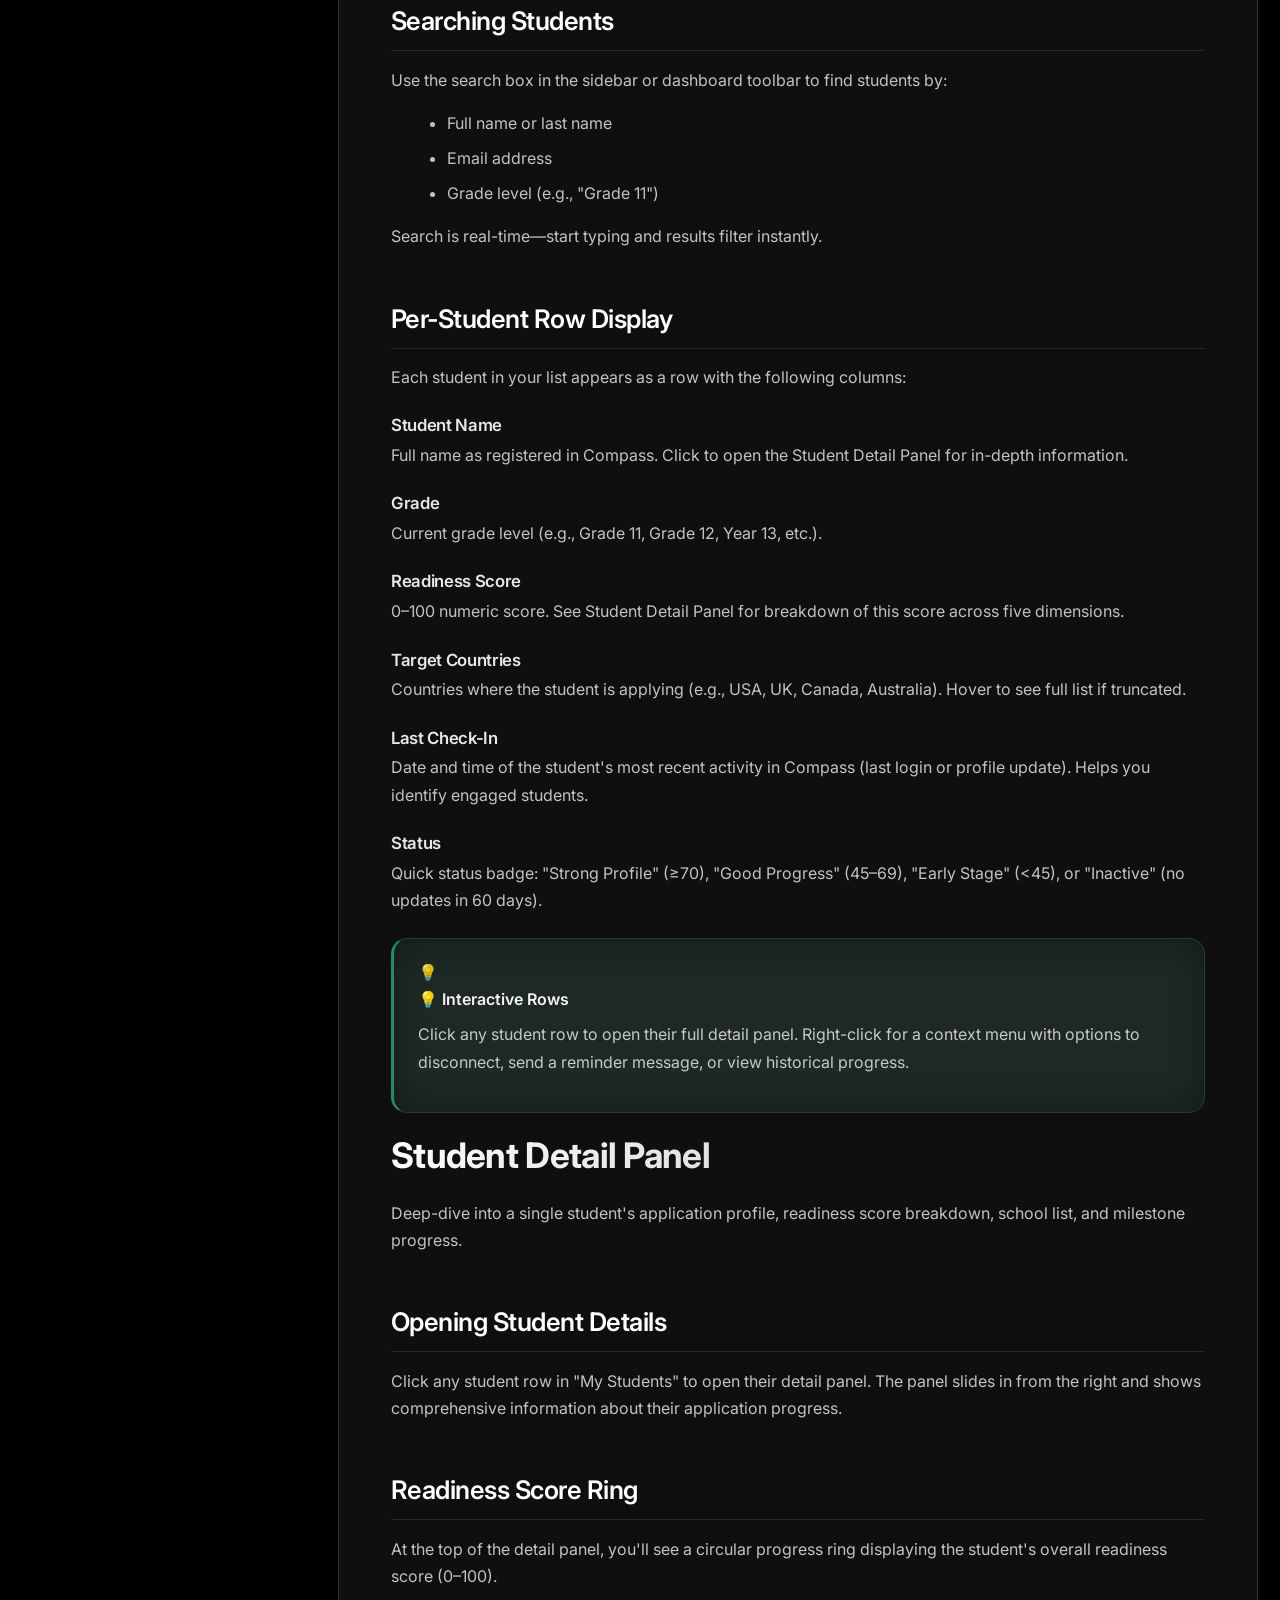
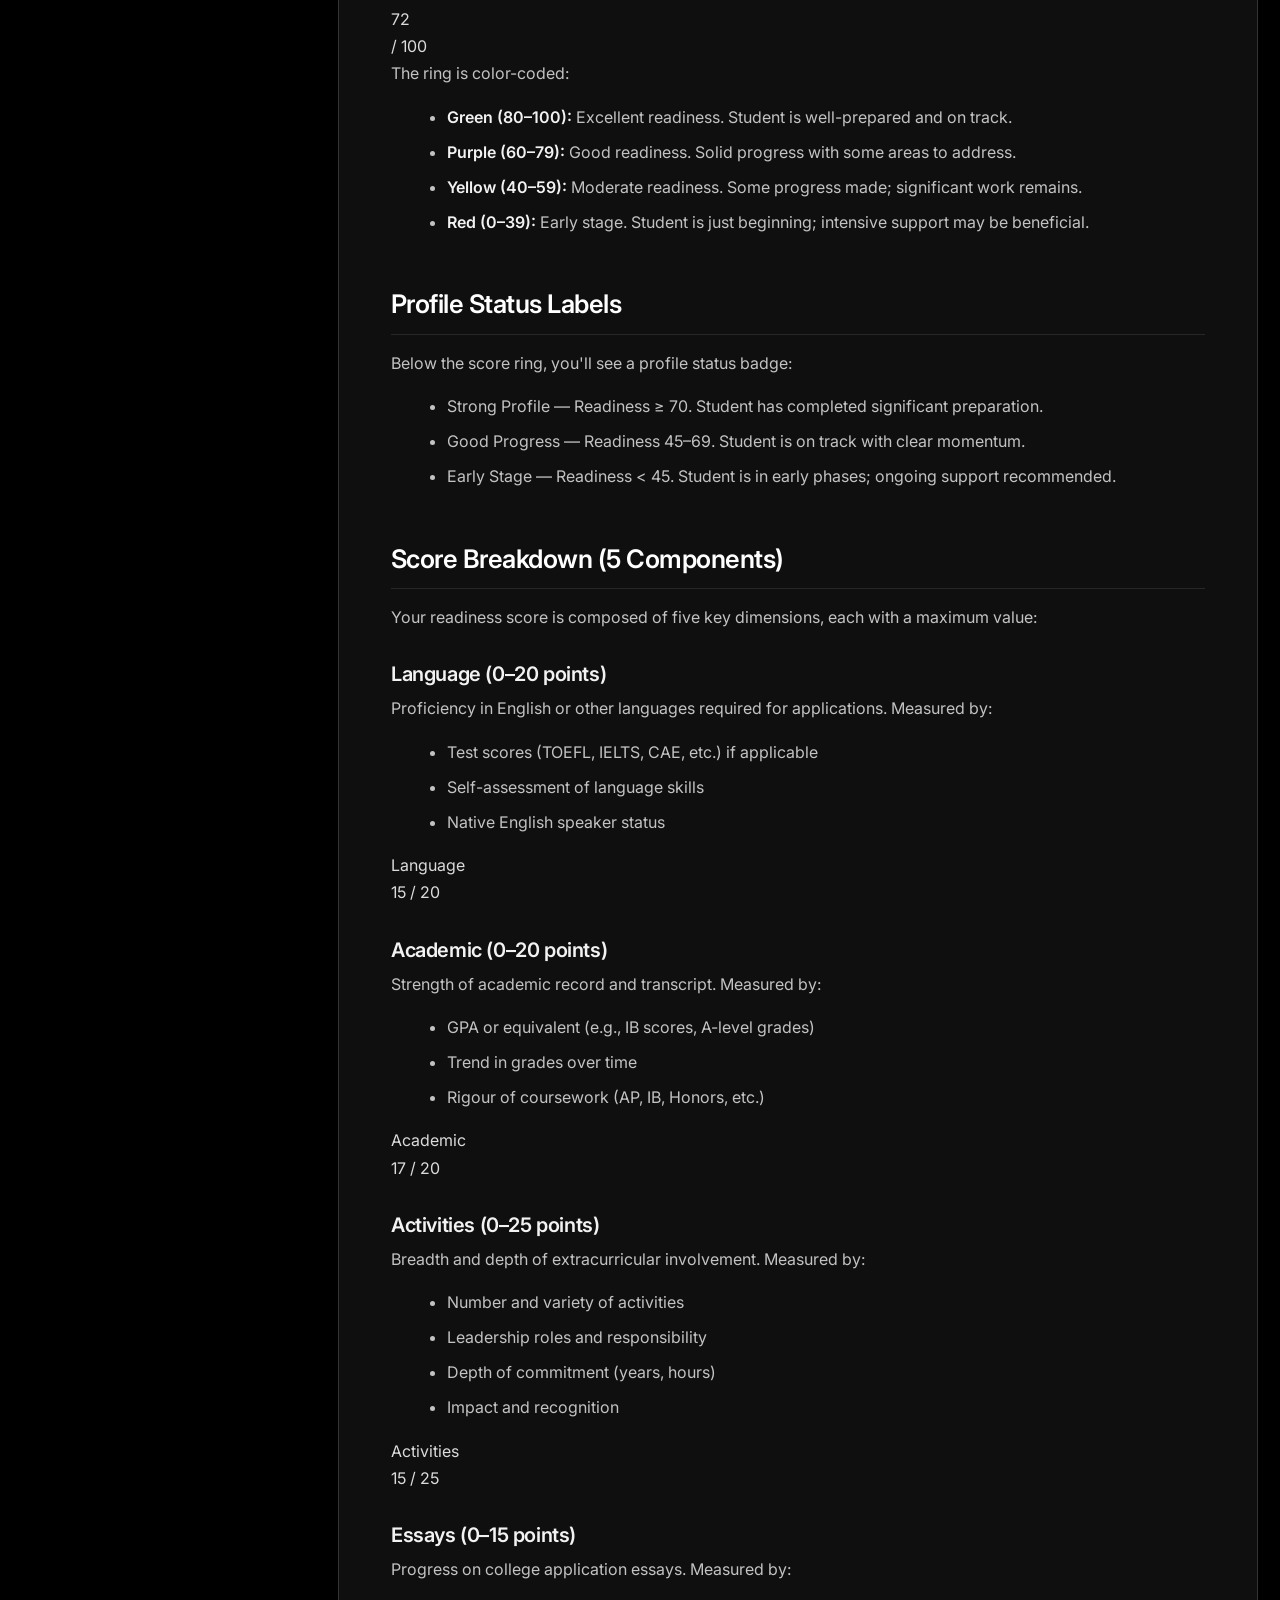
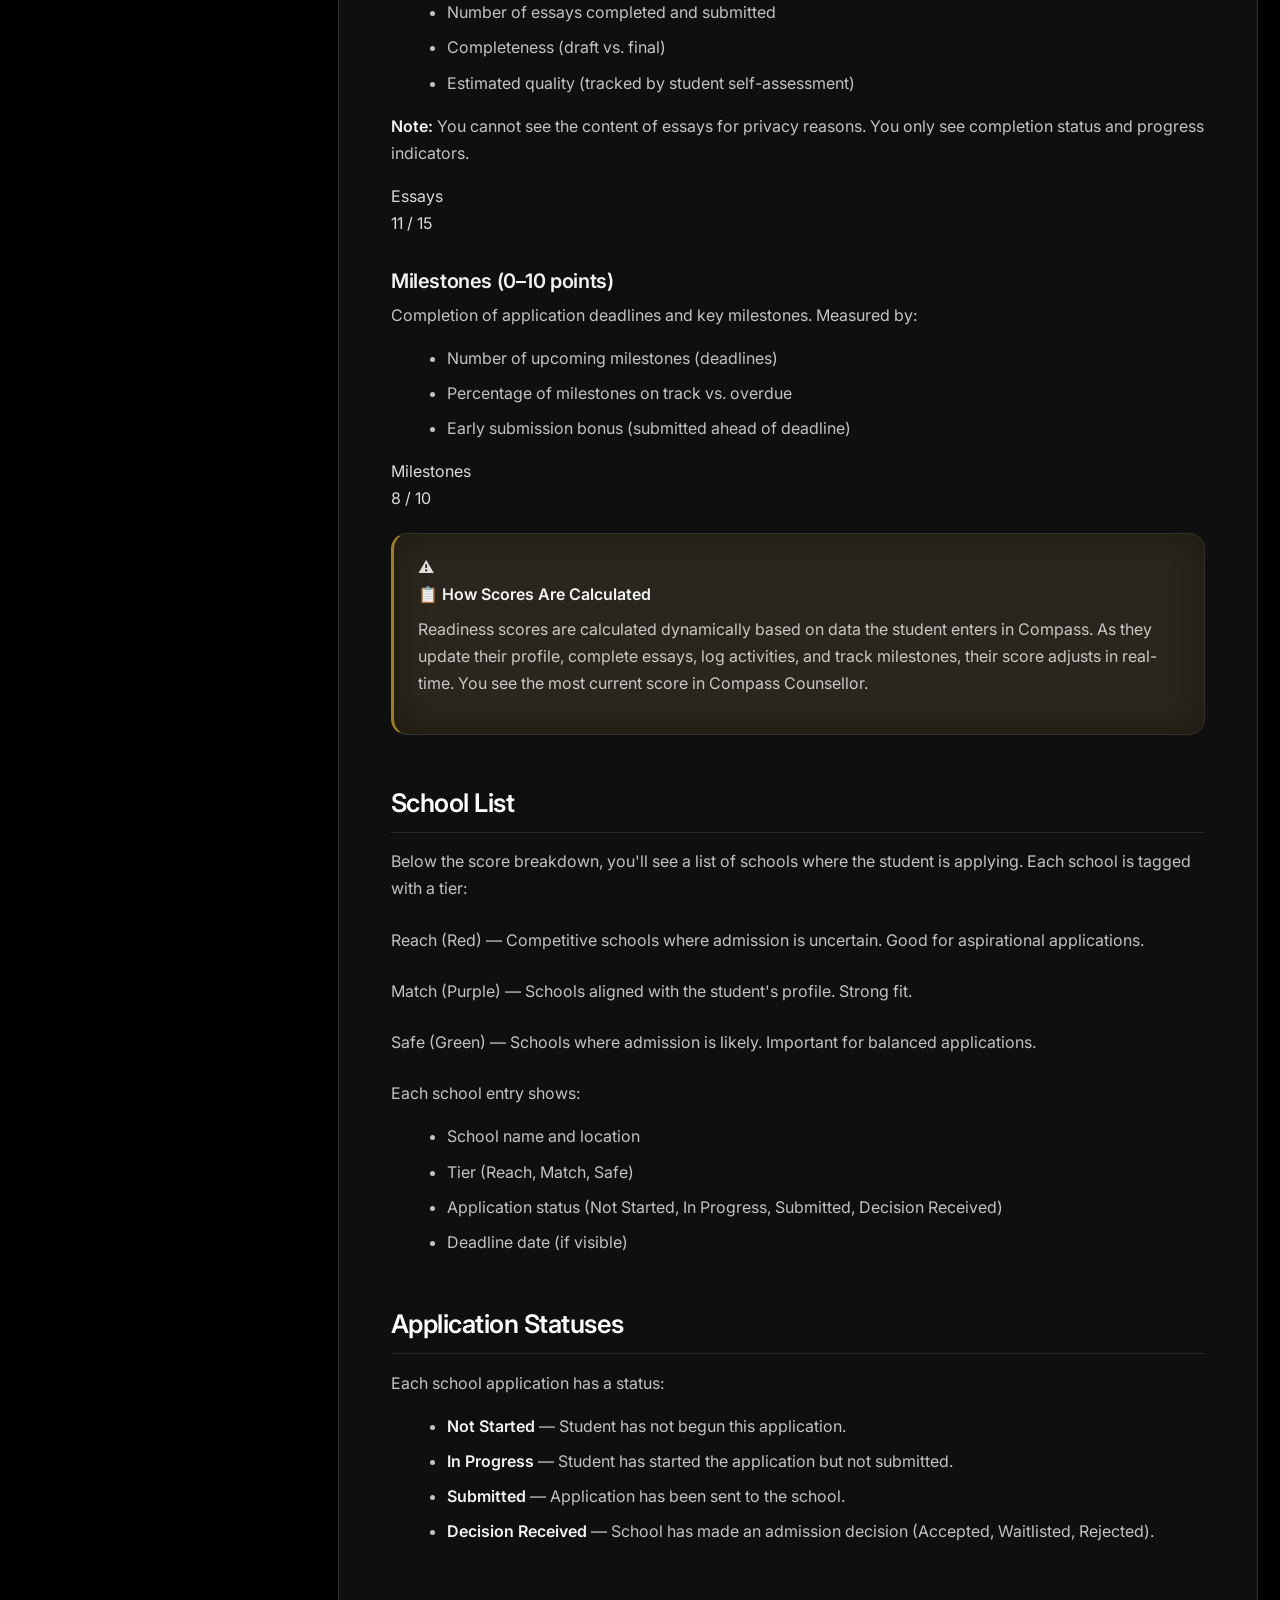
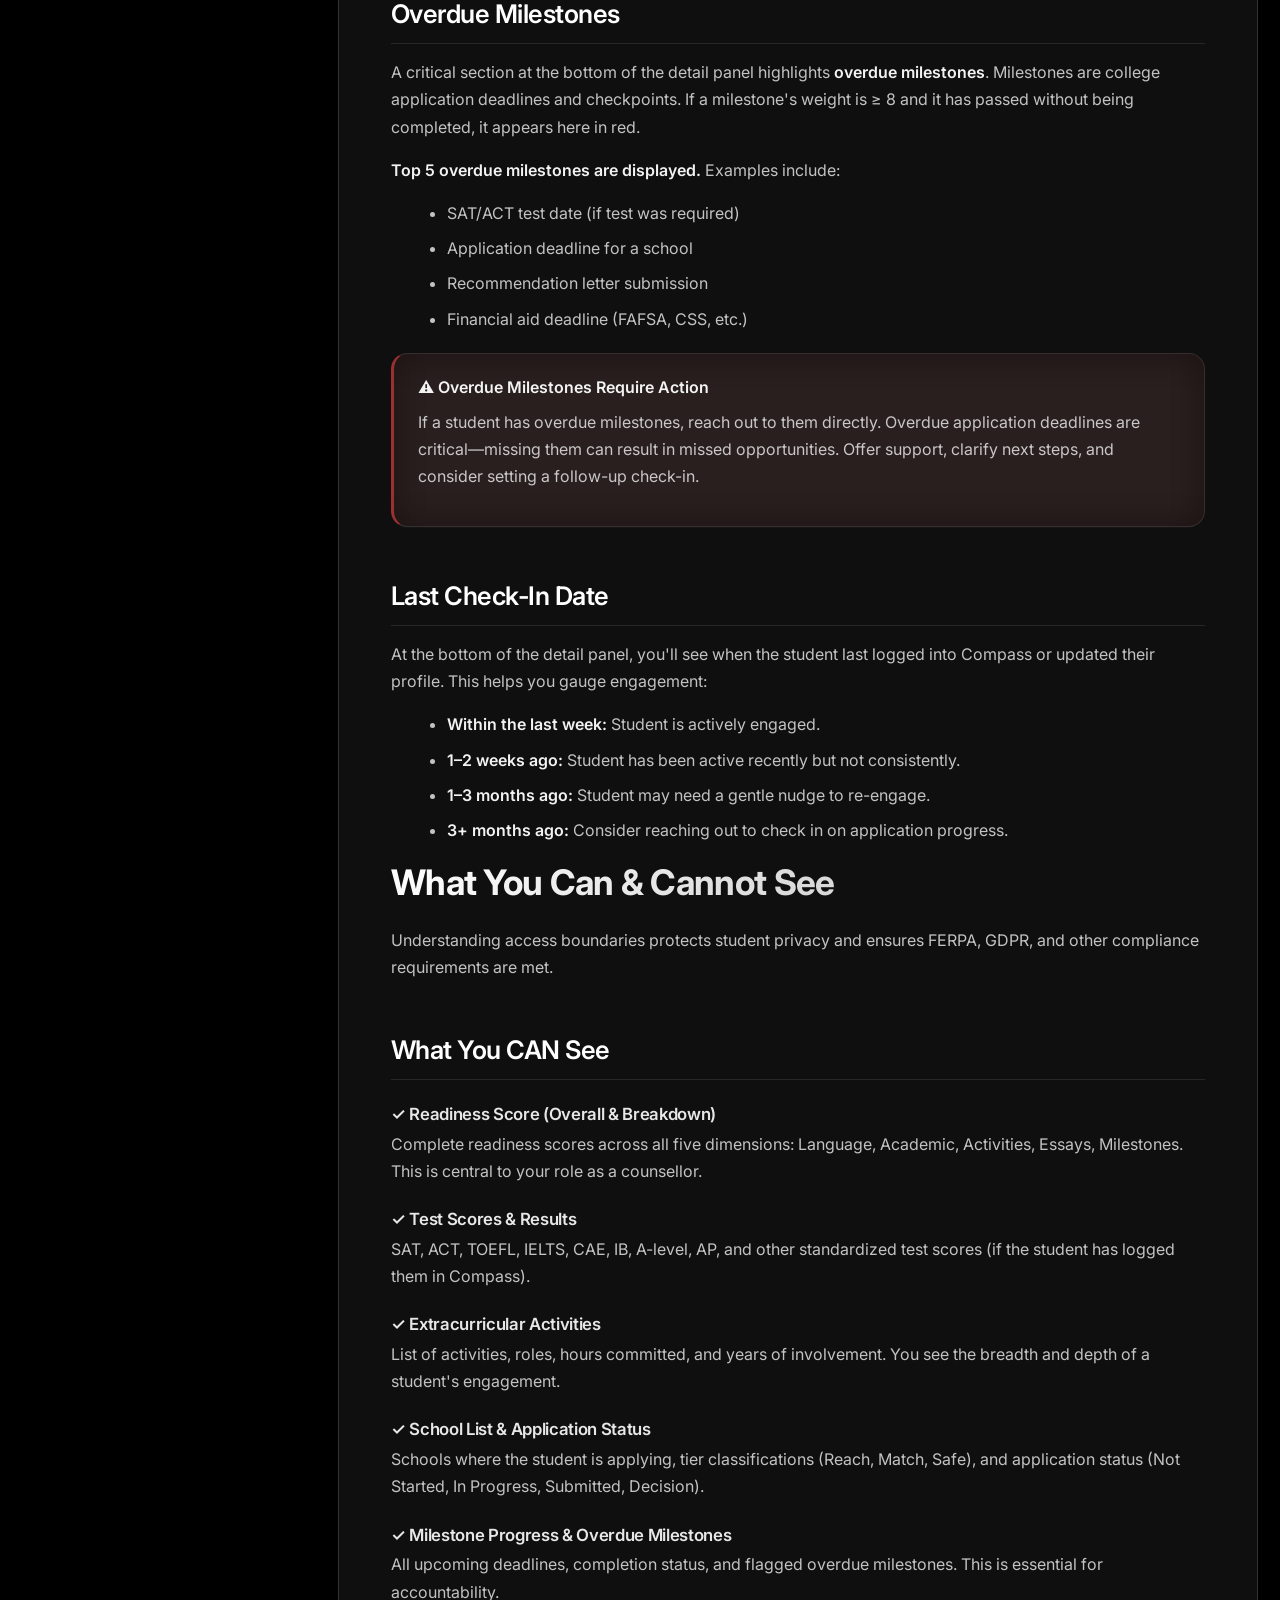
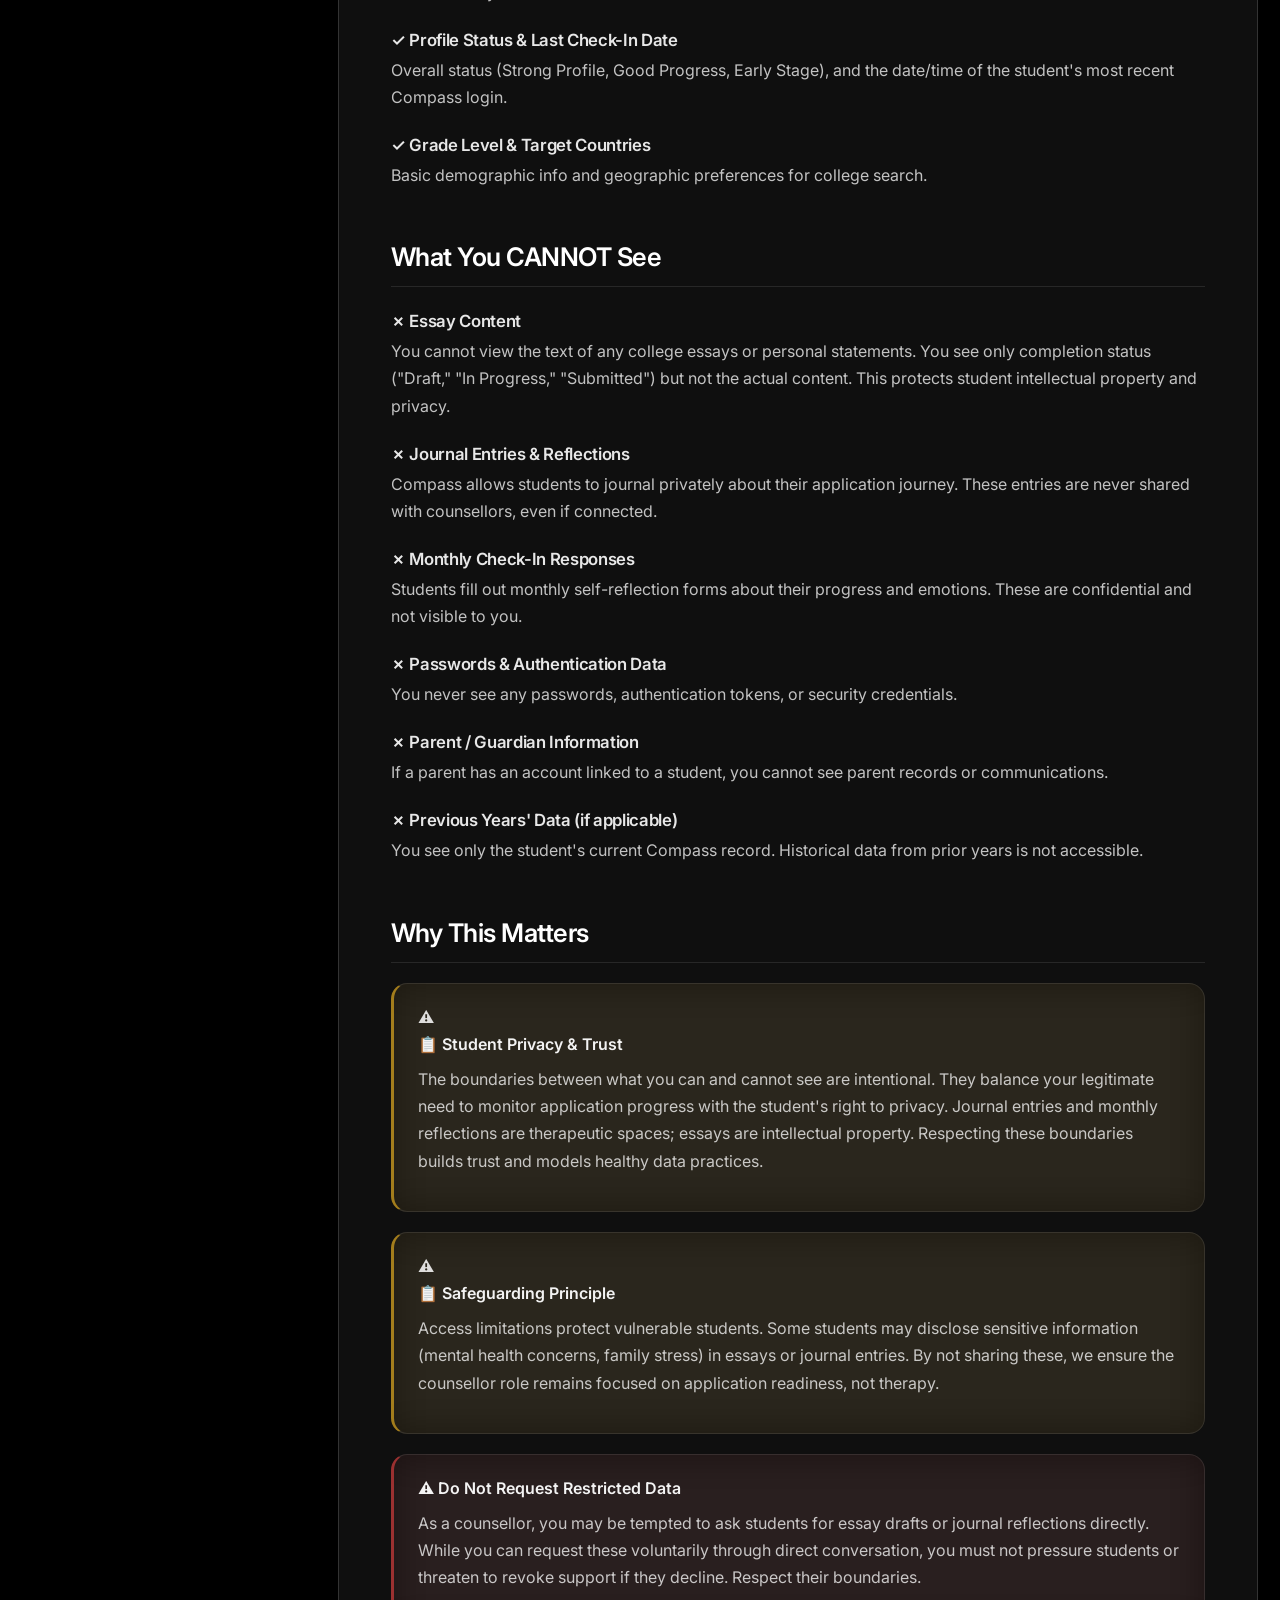
==== commit 7ff4ac96: "Update SAIL manuals [automated daily]" ====
--- a/Compass-Counsellor-Manual.html
+++ b/Compass-Counsellor-Manual.html
@@ -806,7 +806,7 @@
         <!-- SIDEBAR -->
         <aside class="sidebar">
             <div class="sidebar-header">
-                <img class="logo" src="icons/compass-counsellor.png" alt="Compass Counsellor" style="width:54px;height:54px;border-radius:14px;object-fit:cover;">
+                <img class="logo" src="[data-uri]" alt="Compass Counsellor" style="width:54px;height:54px;border-radius:14px;object-fit:cover;">
                 <div class="logo-subtitle">Compass Counsellor</div>
                 <input type="text" class="search-box" id="searchBox" placeholder="Search manual...">
             </div>
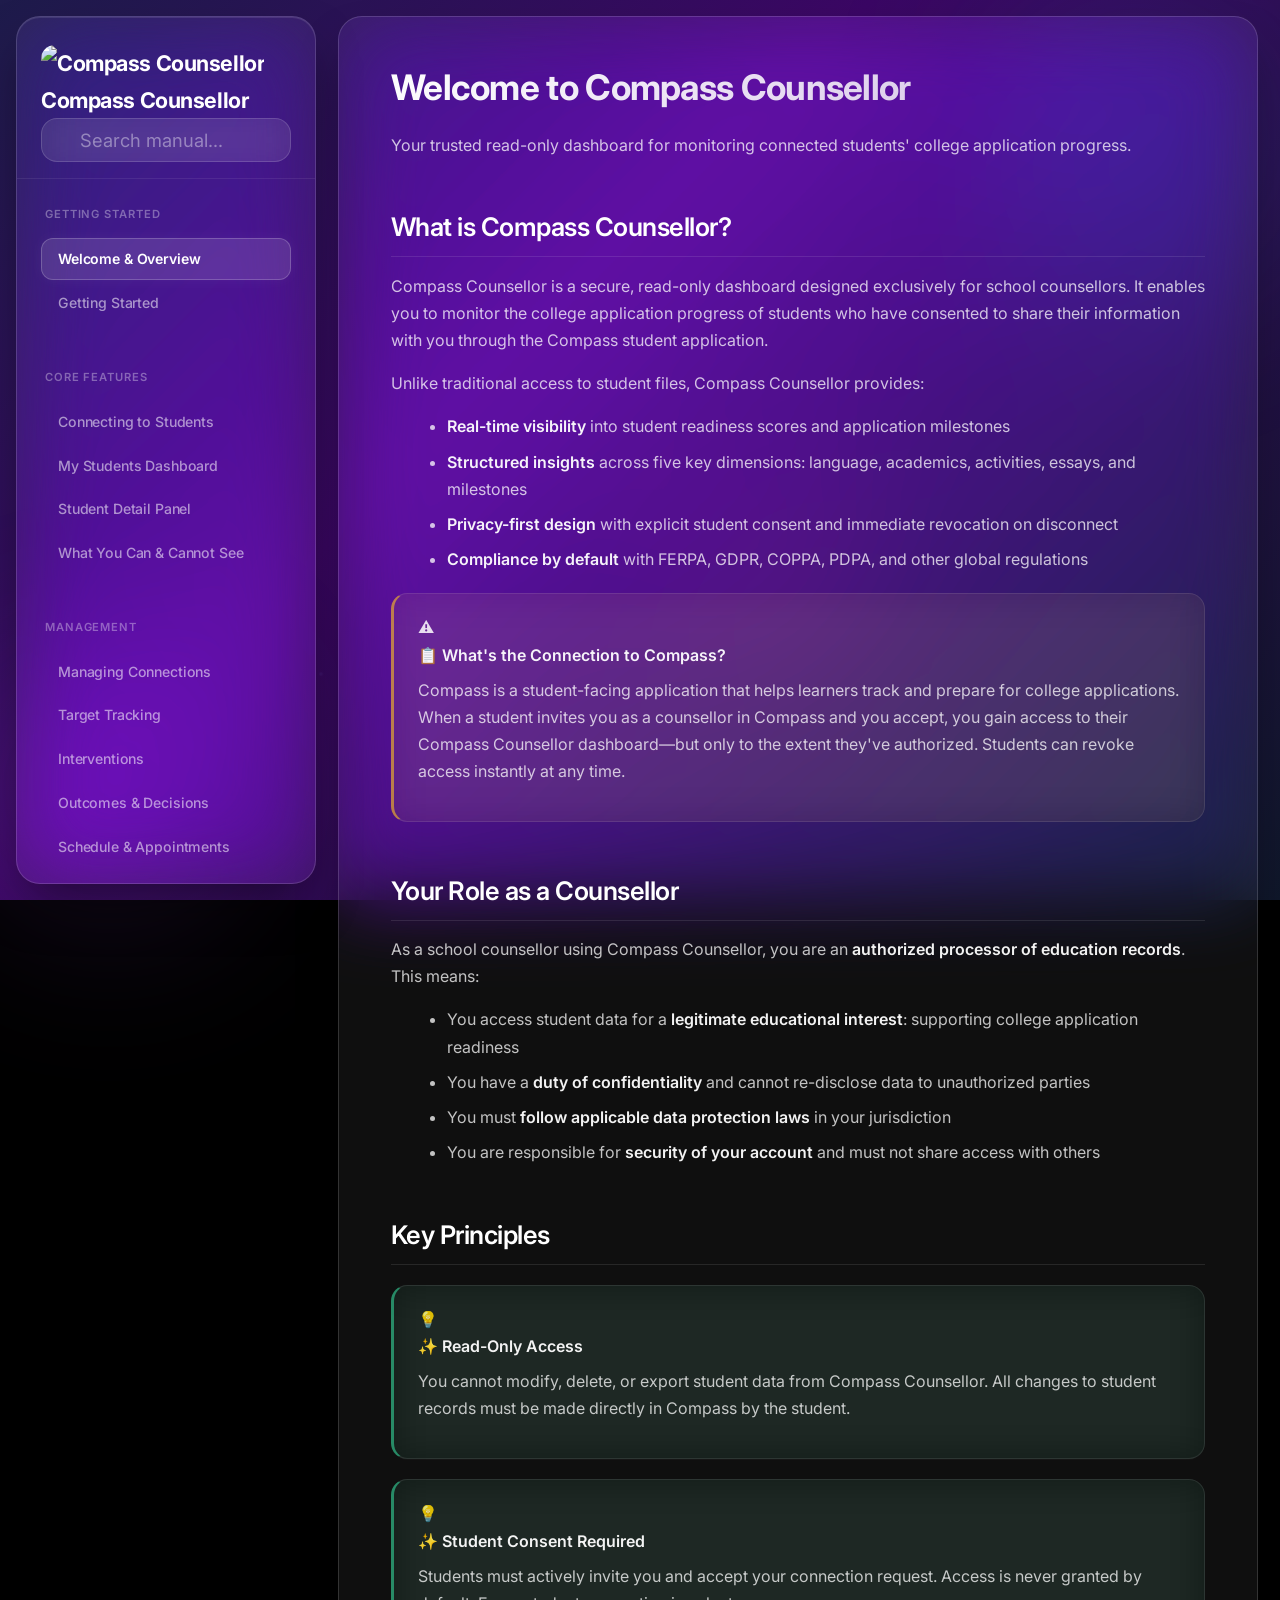
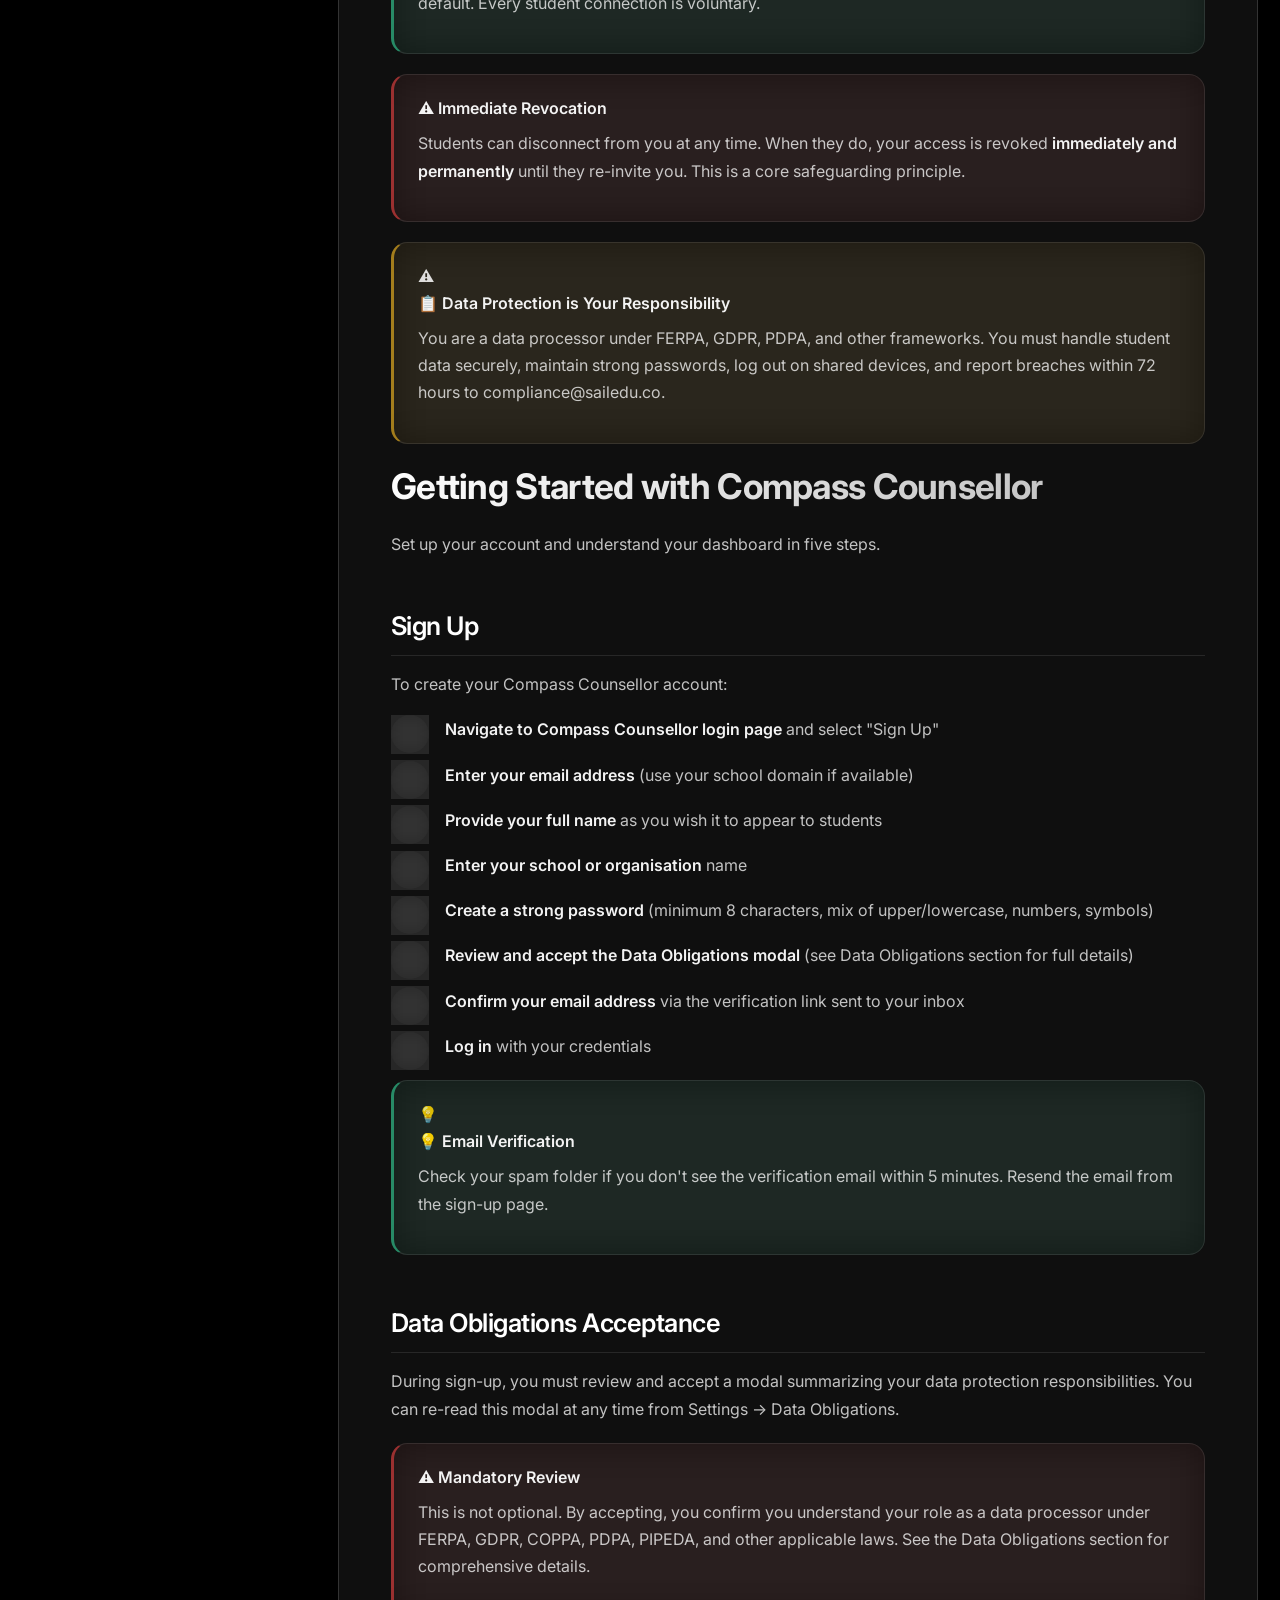
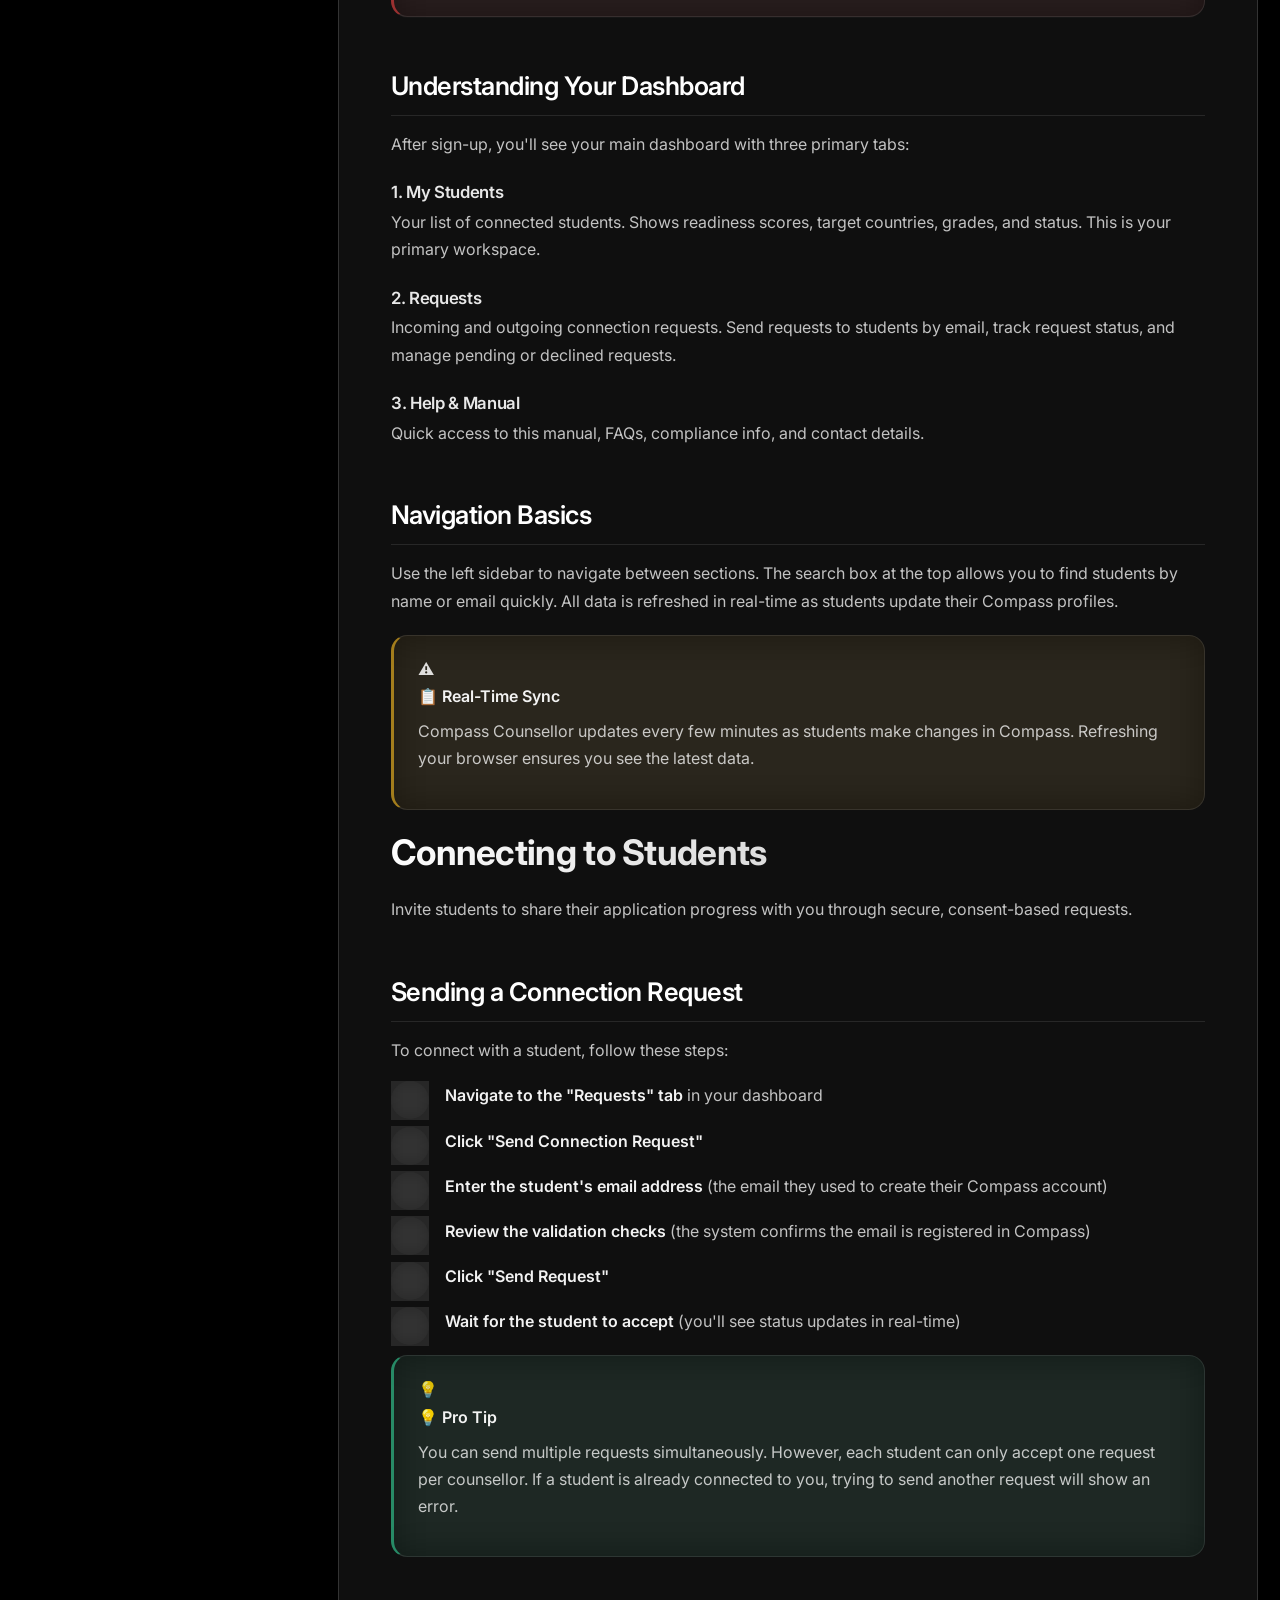
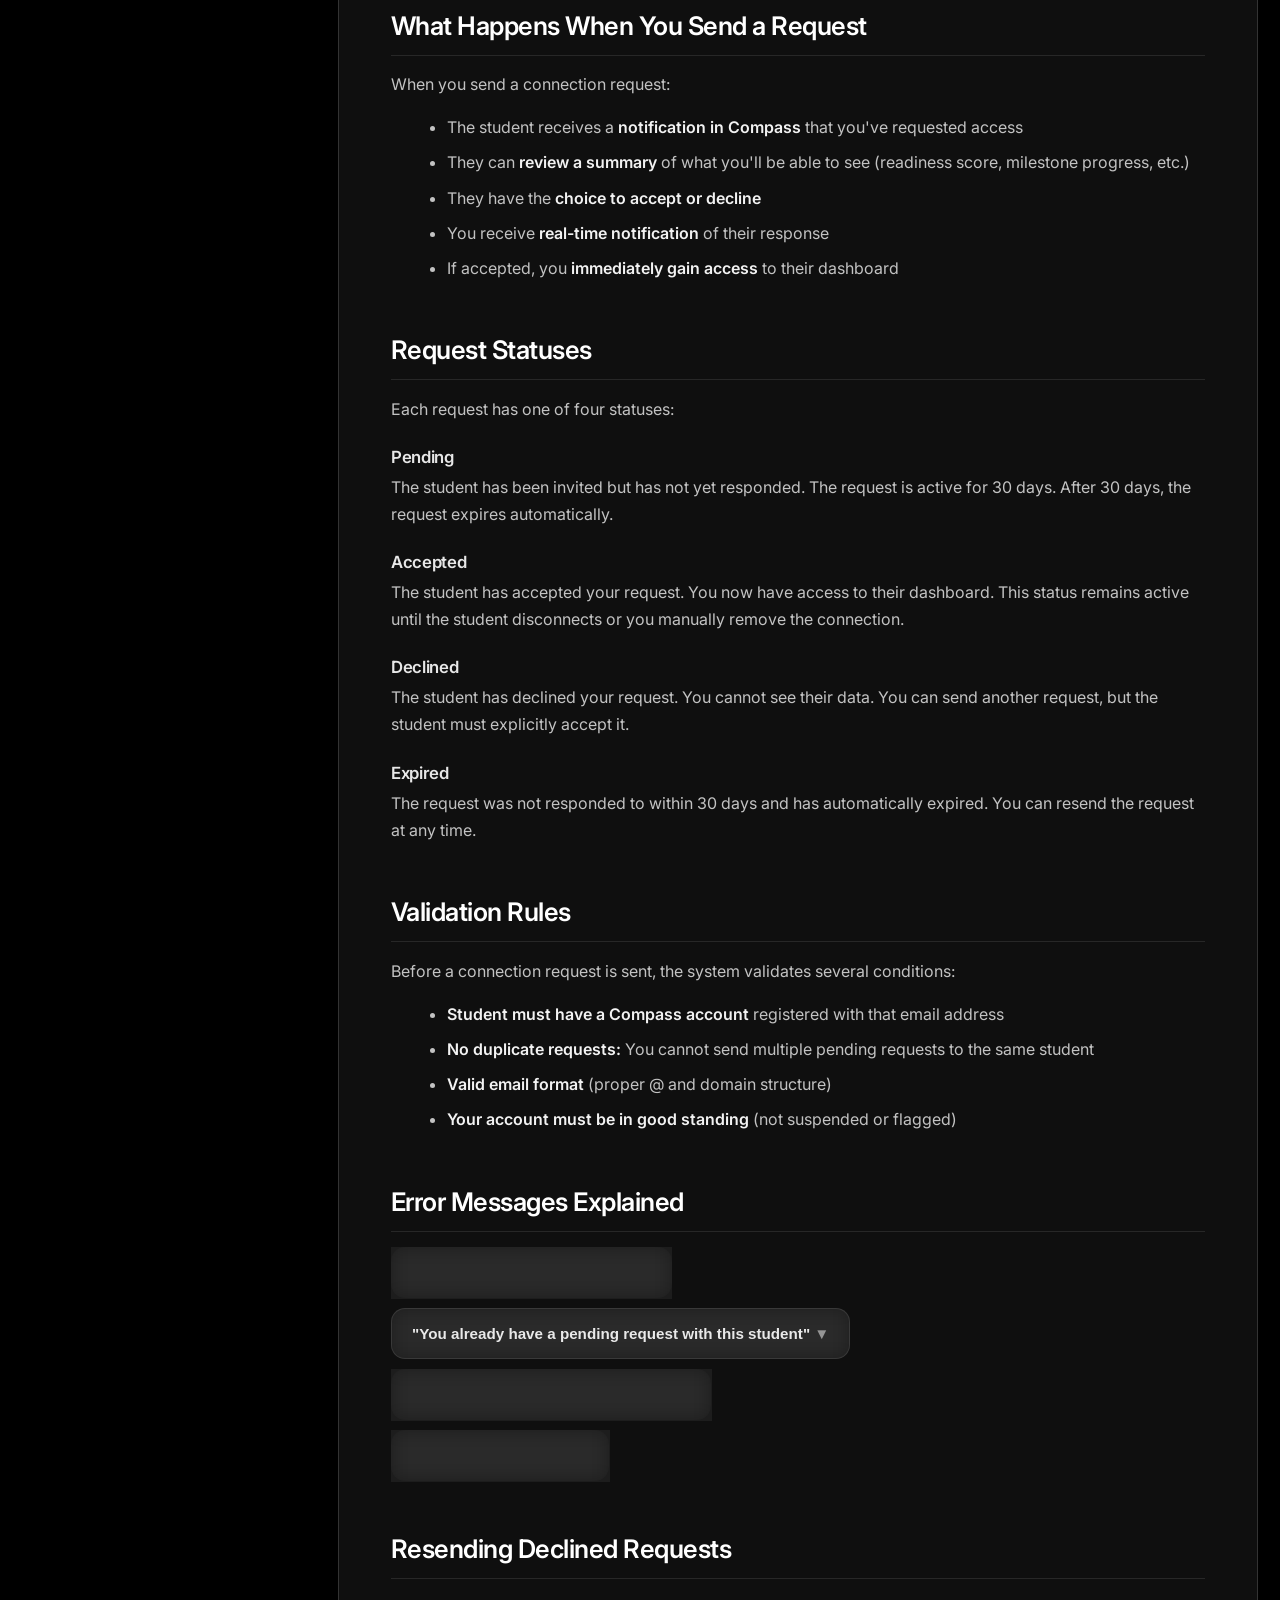
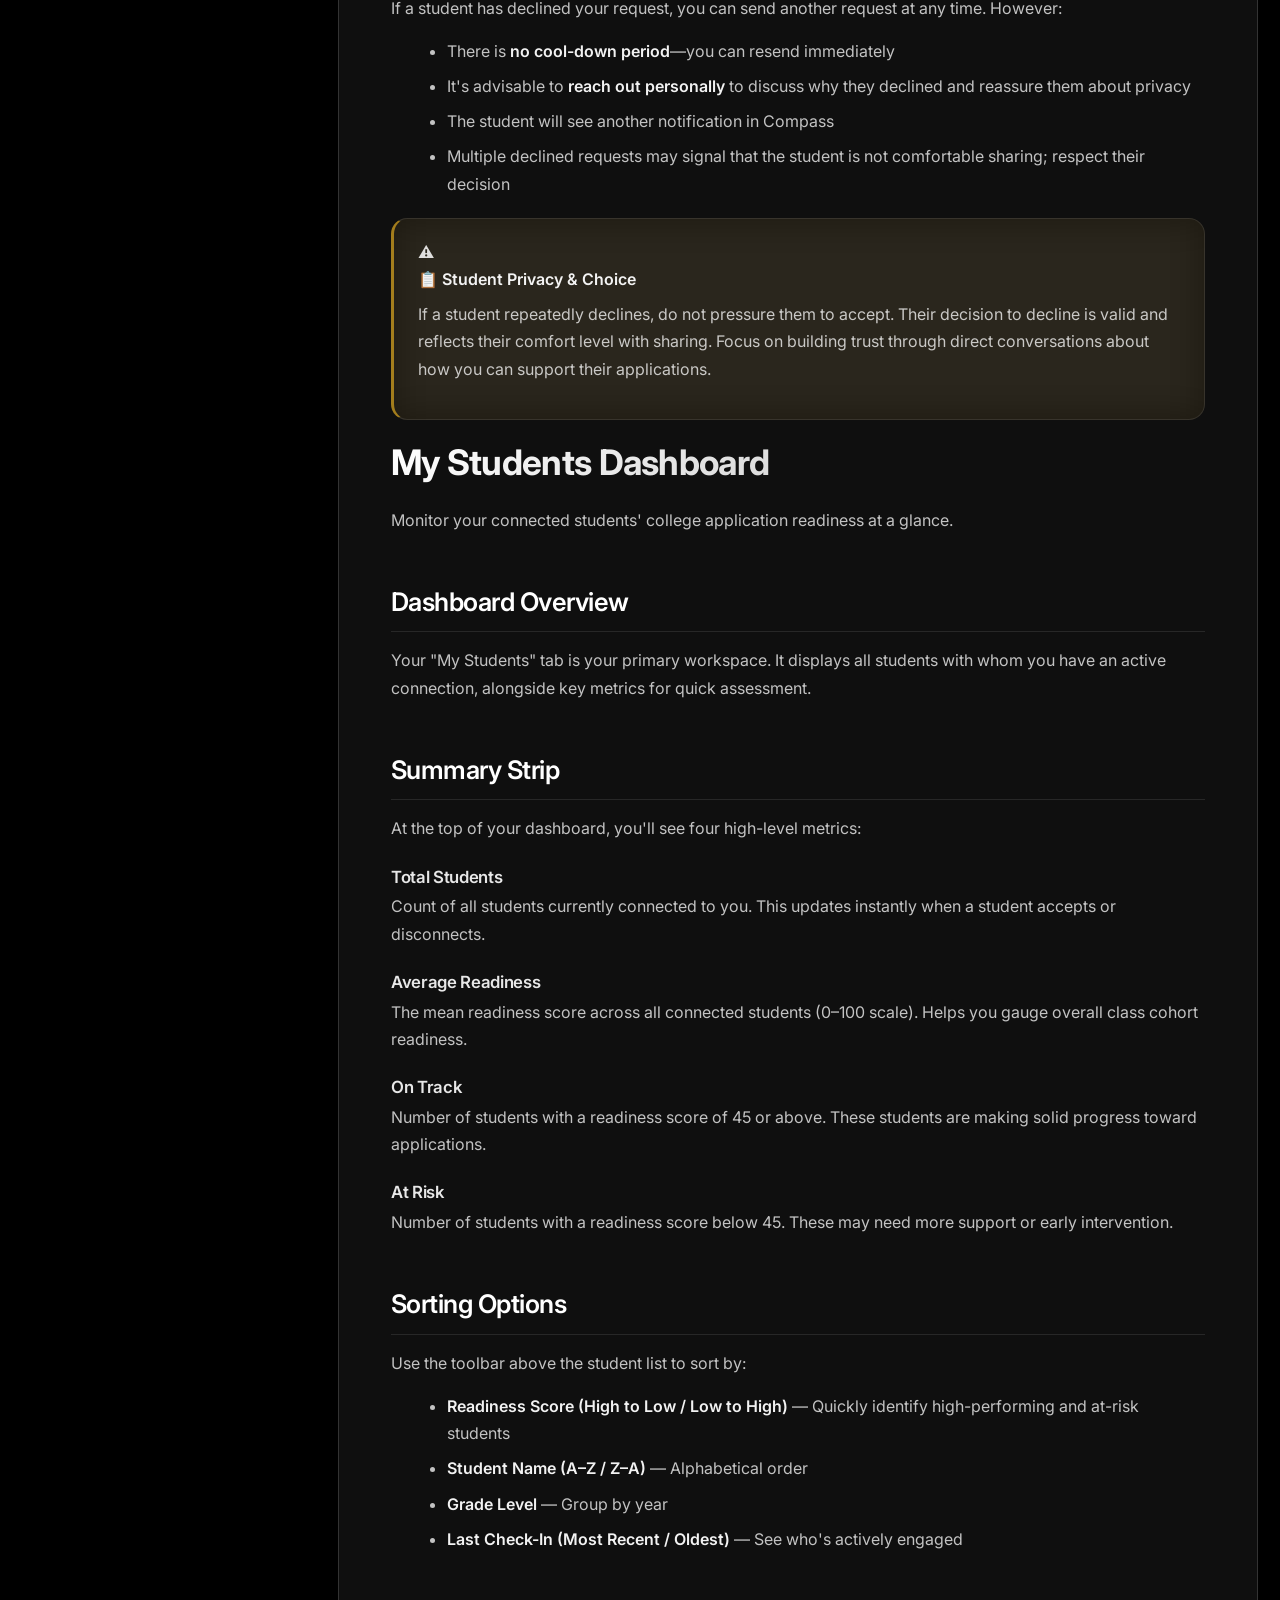
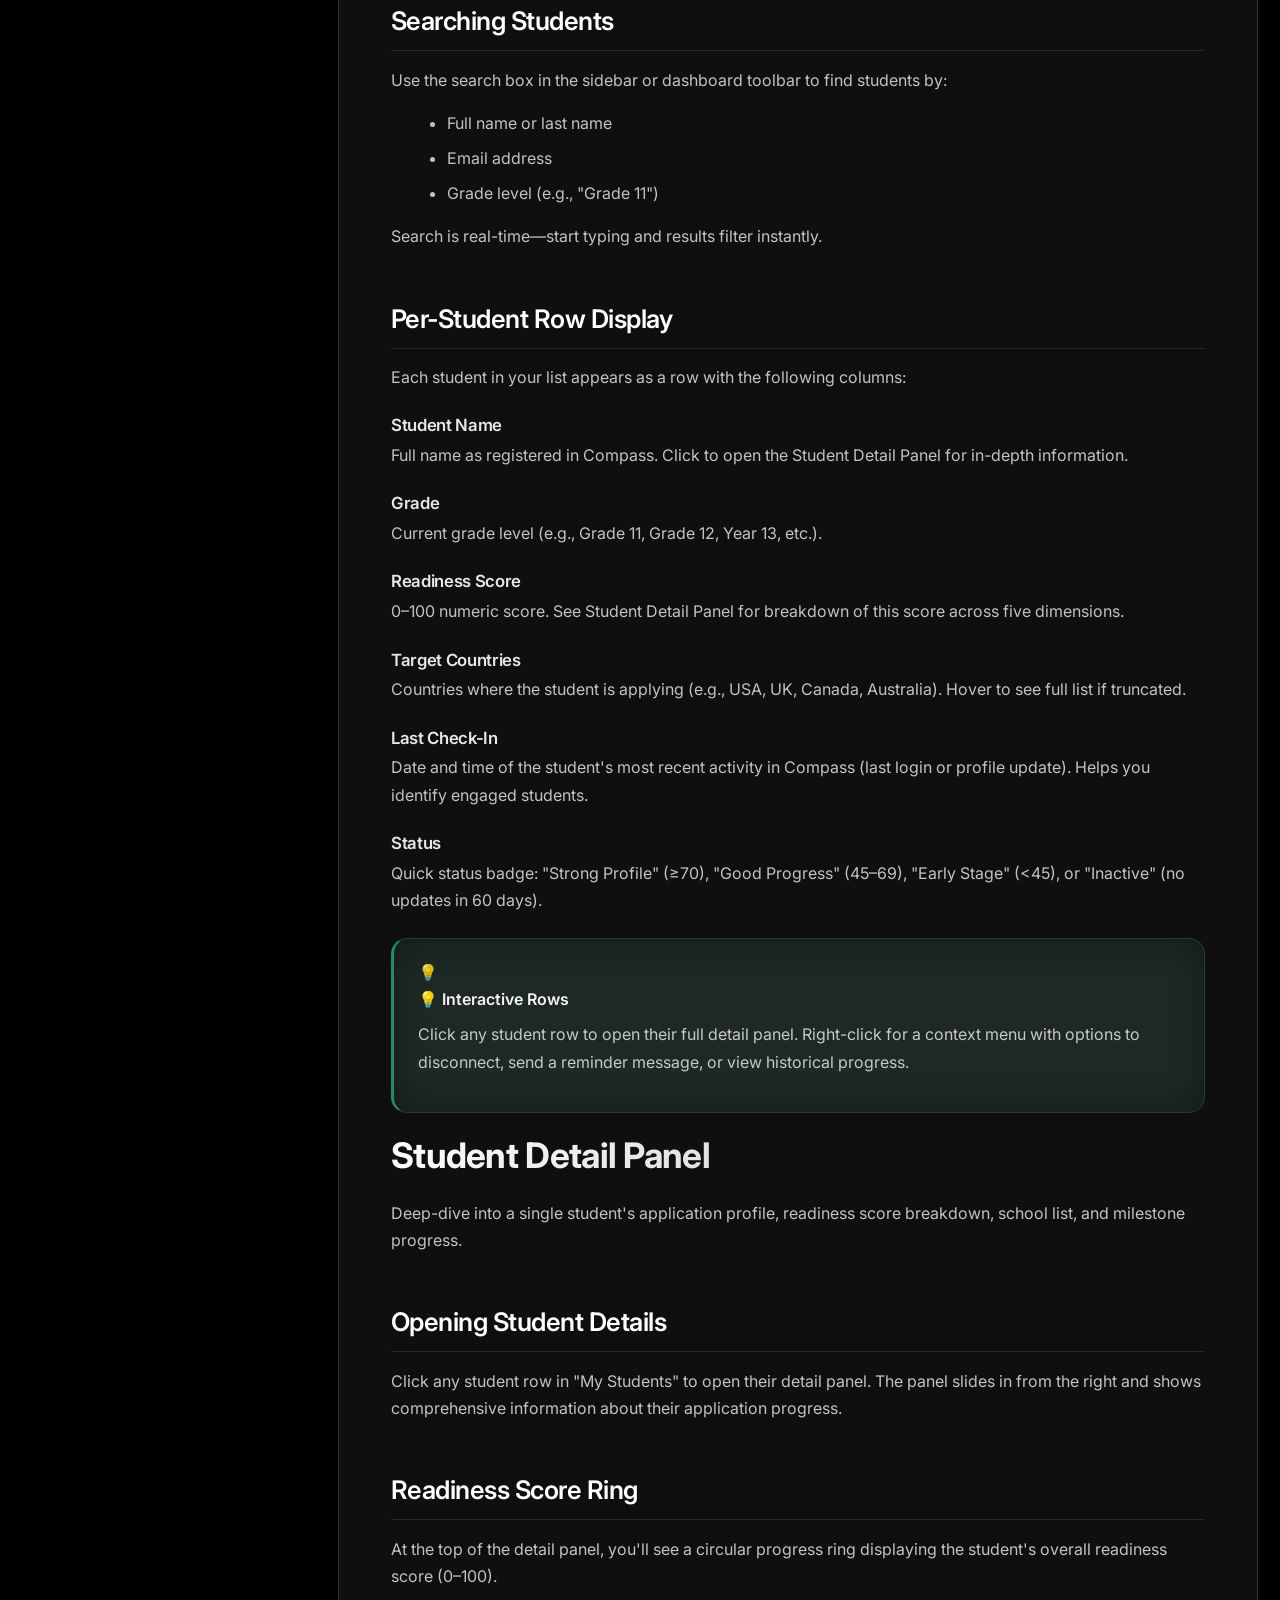
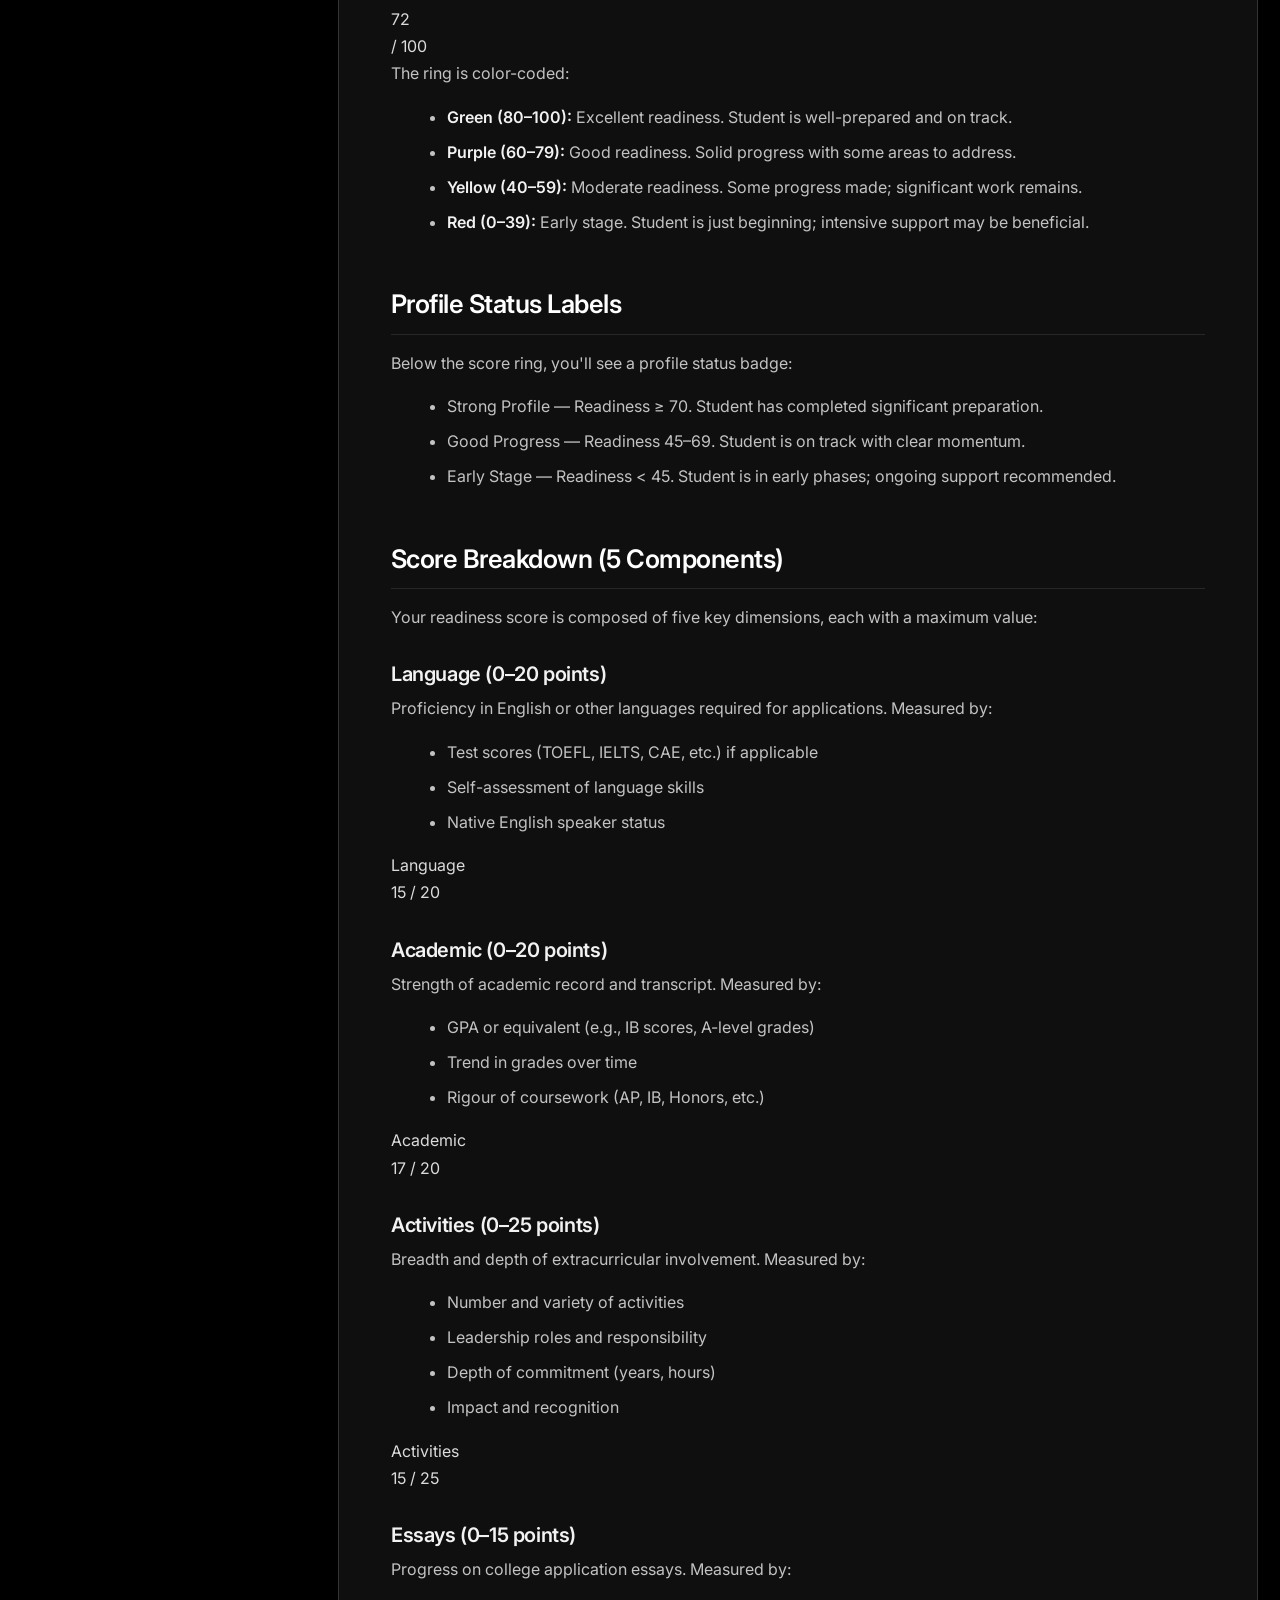
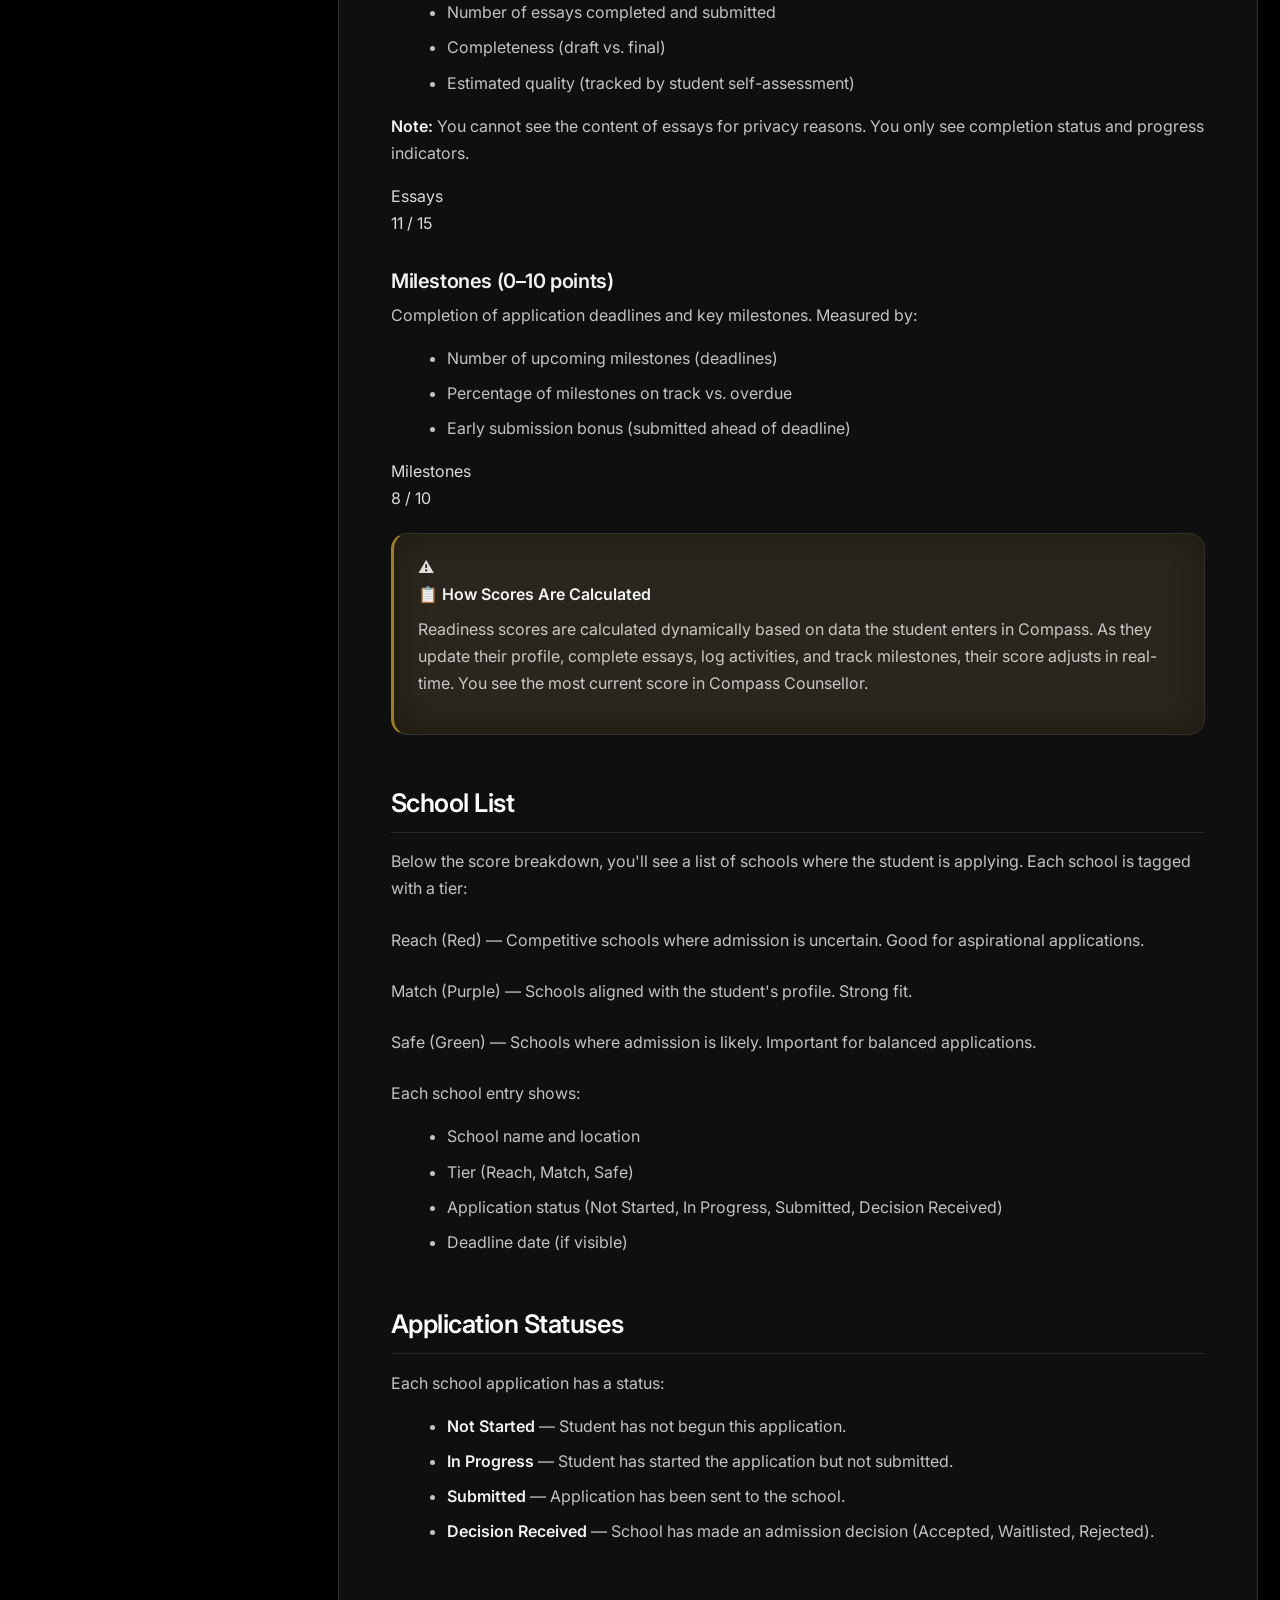
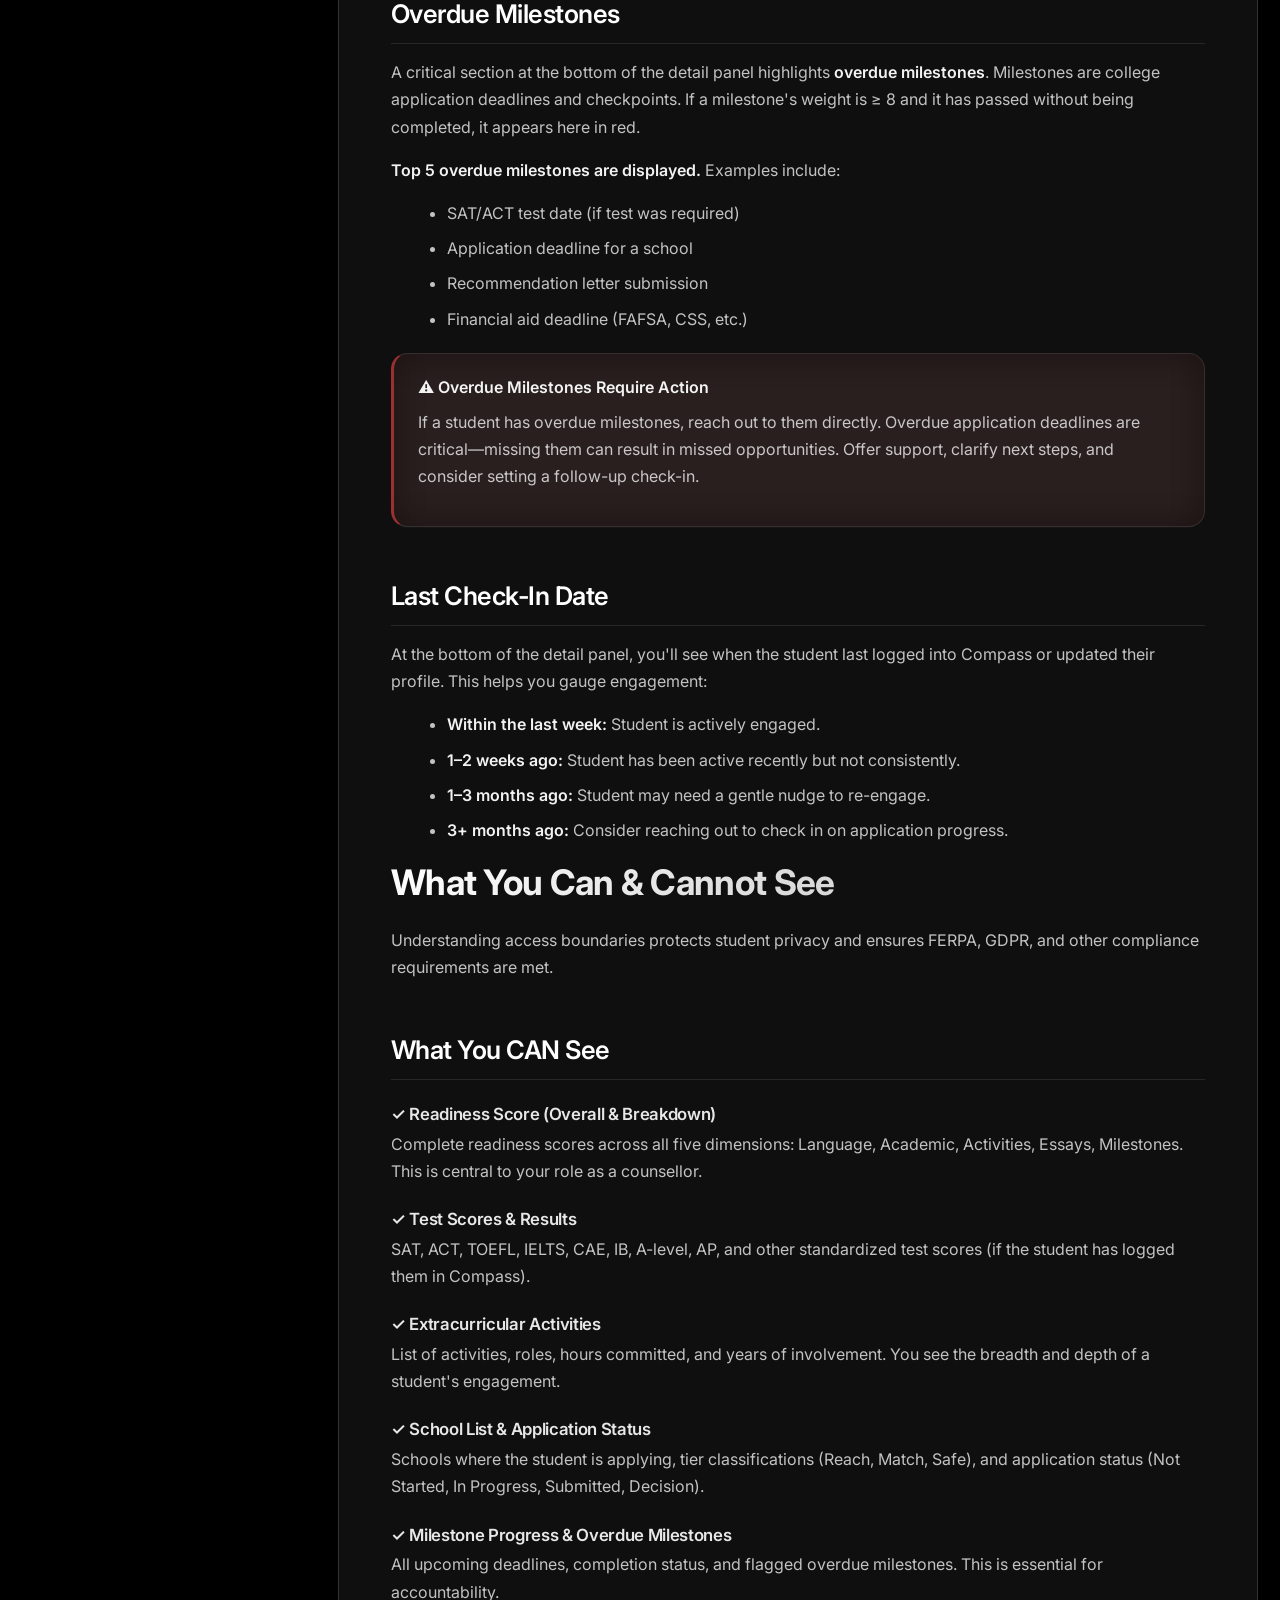
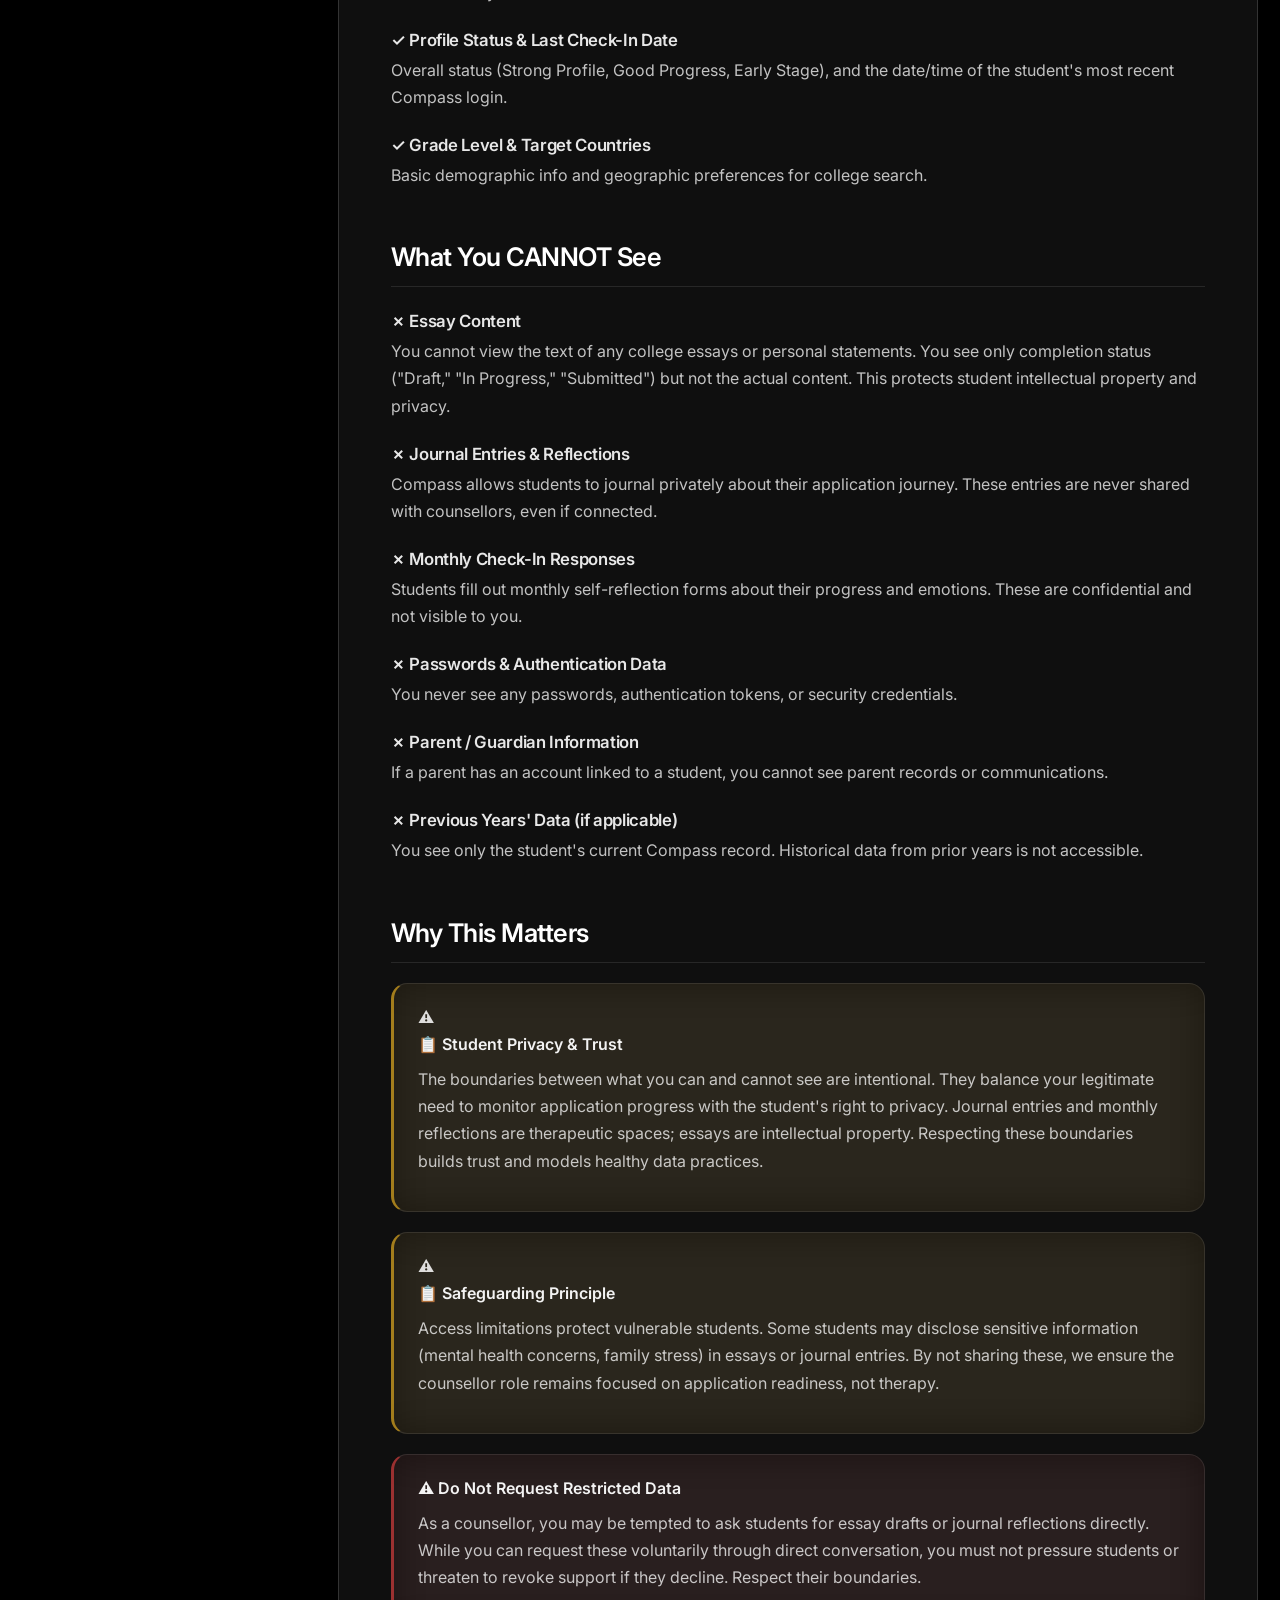
==== commit 33eaabe1: "Fix Compass Counsellor: icon PNG, bigger logo, remove subheads, white text" ====
--- a/Compass-Counsellor-Manual.html
+++ b/Compass-Counsellor-Manual.html
@@ -806,7 +806,7 @@
         <!-- SIDEBAR -->
         <aside class="sidebar">
             <div class="sidebar-header">
-                <img class="logo" src="[data-uri]" alt="Compass Counsellor" style="width:54px;height:54px;border-radius:14px;object-fit:cover;">
+                <img class="logo" src="icons/compass-counsellor.png" alt="Compass Counsellor" style="width:100px;height:100px;border-radius:14px;object-fit:cover;">
                 <div class="logo-subtitle">Compass Counsellor</div>
                 <input type="text" class="search-box" id="searchBox" placeholder="Search manual...">
             </div>
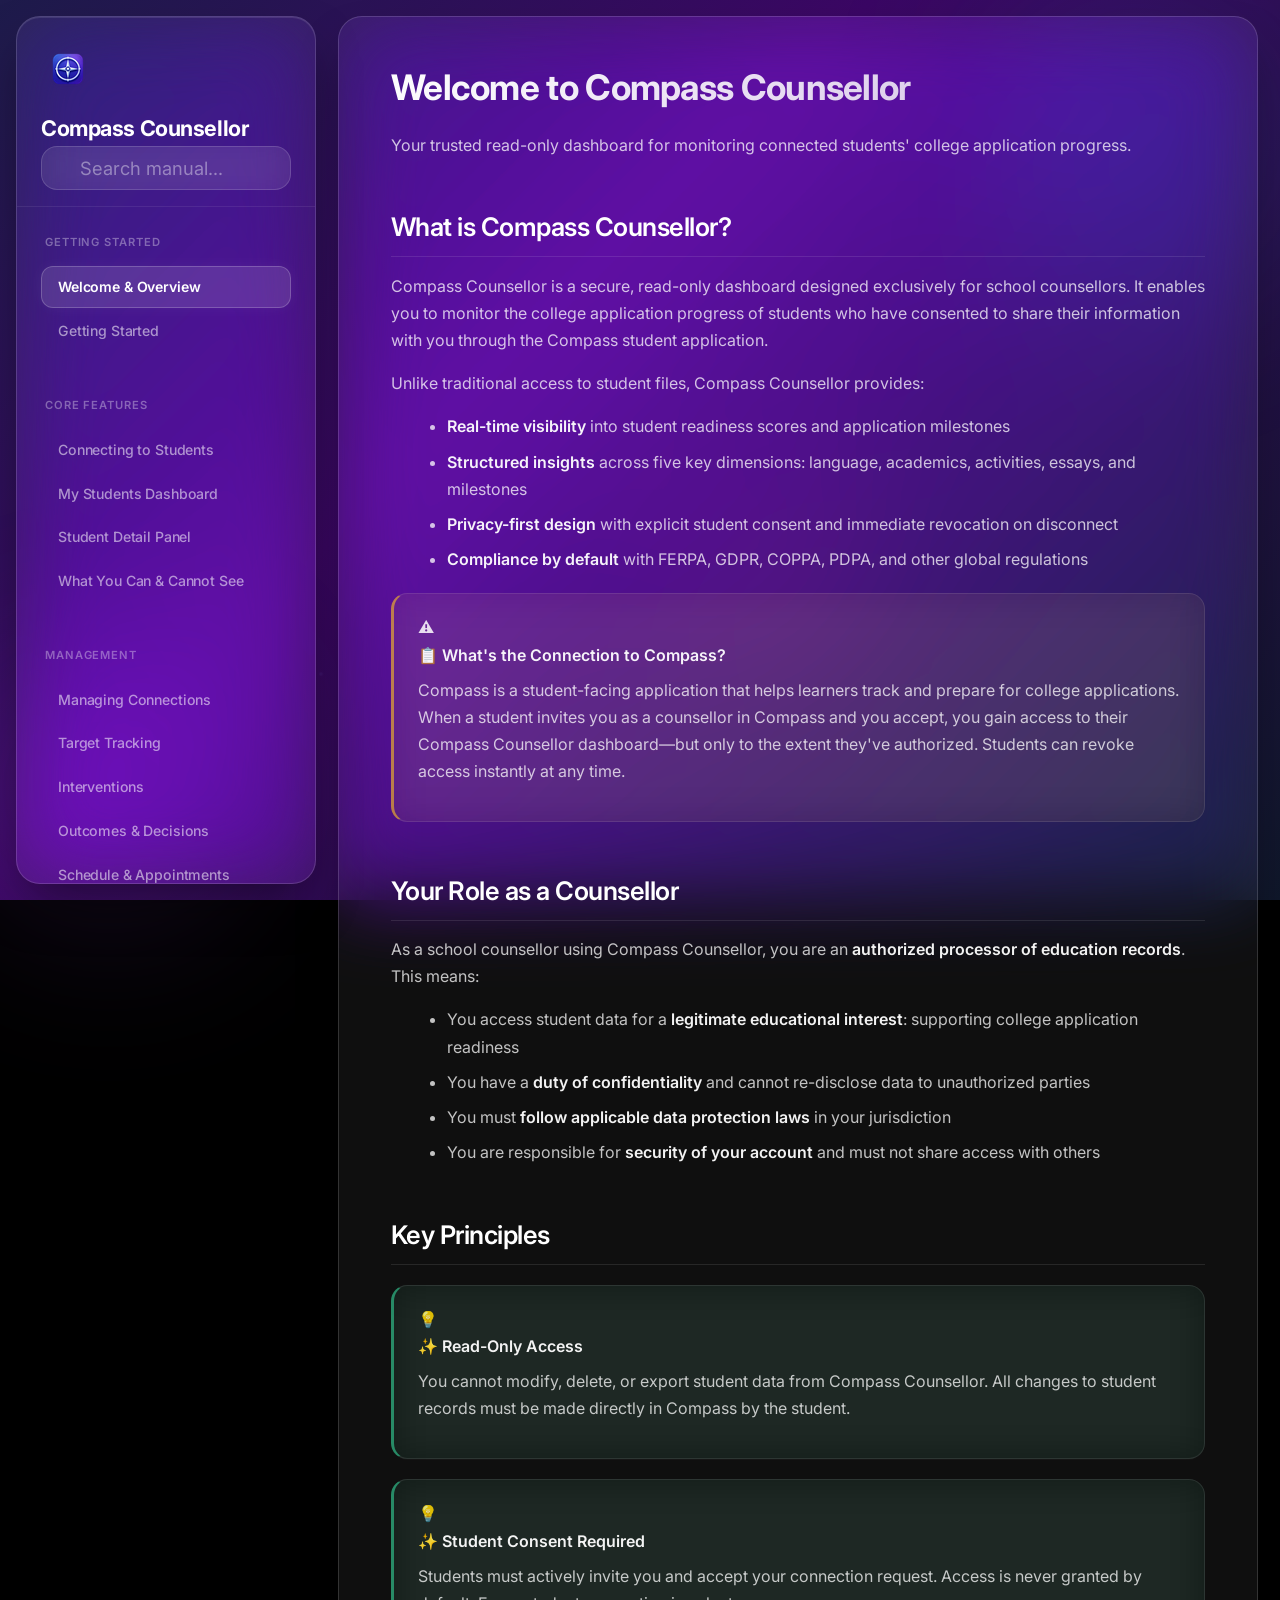
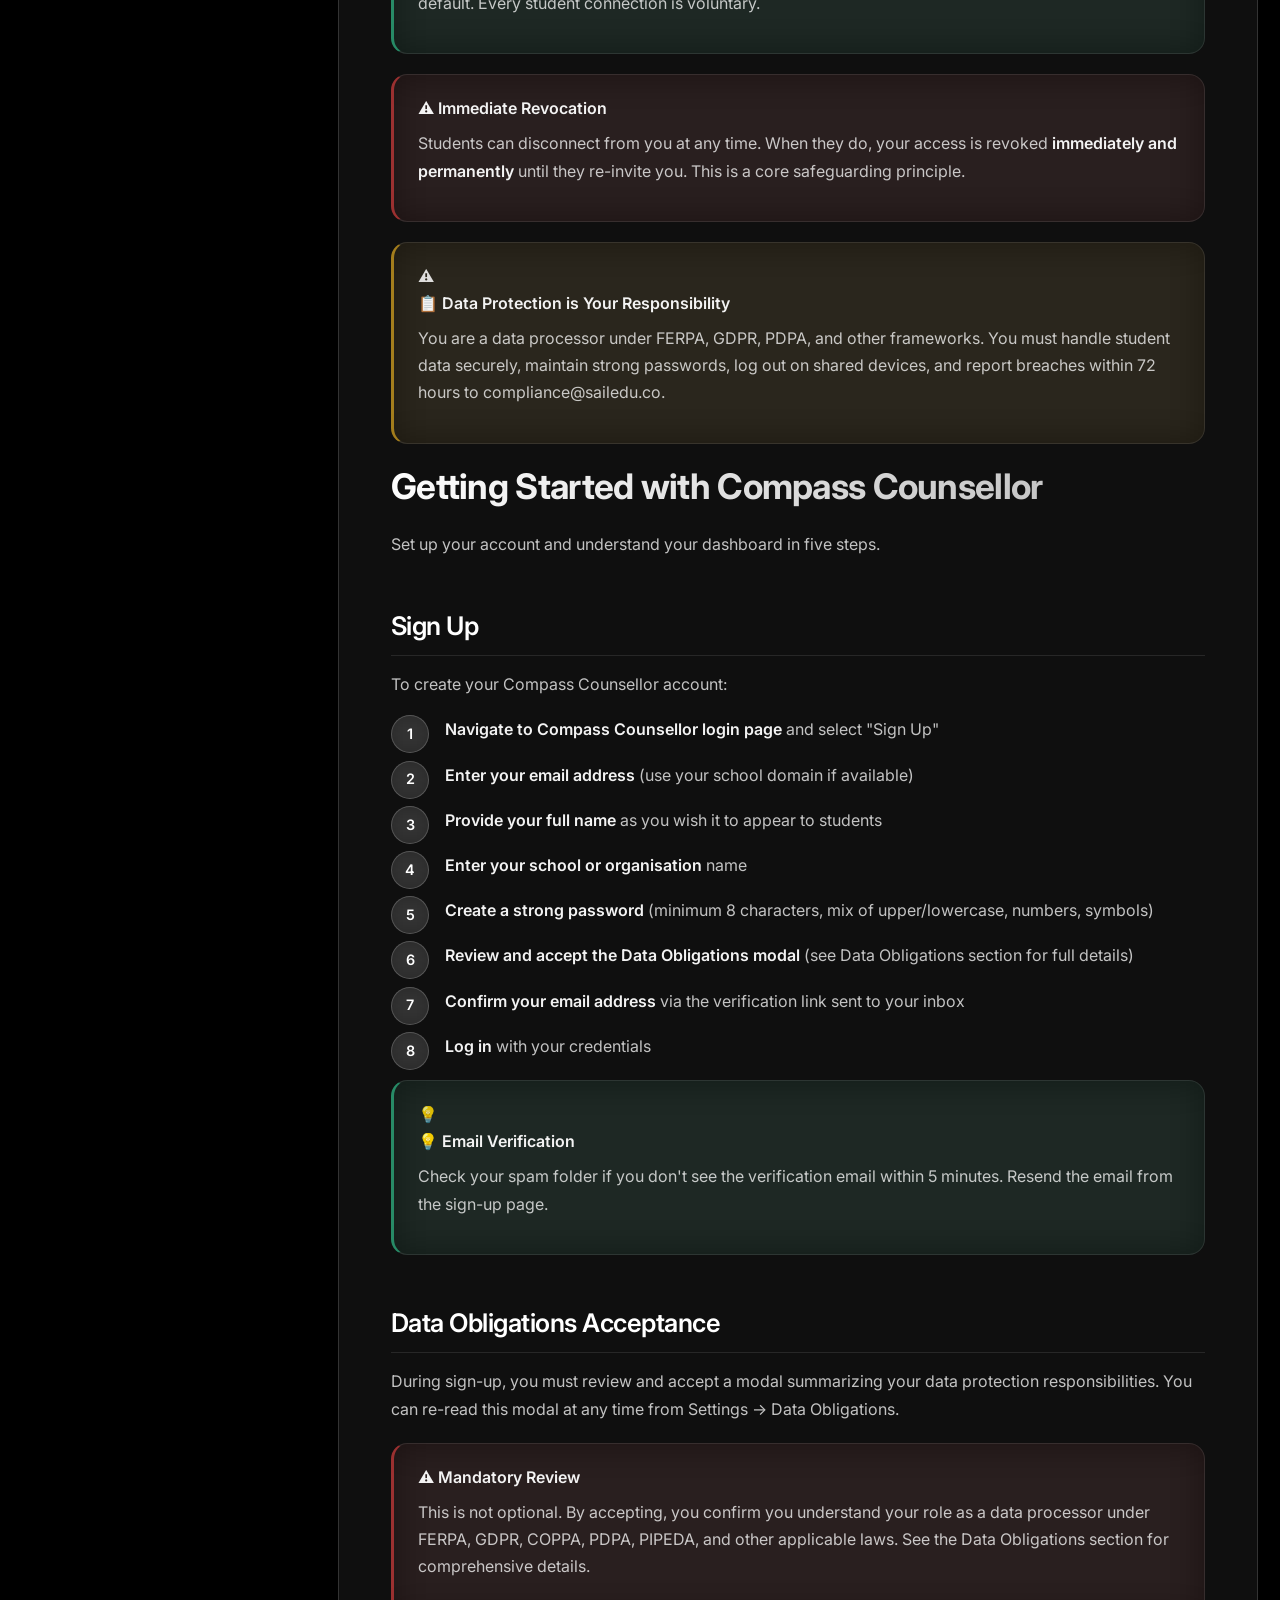
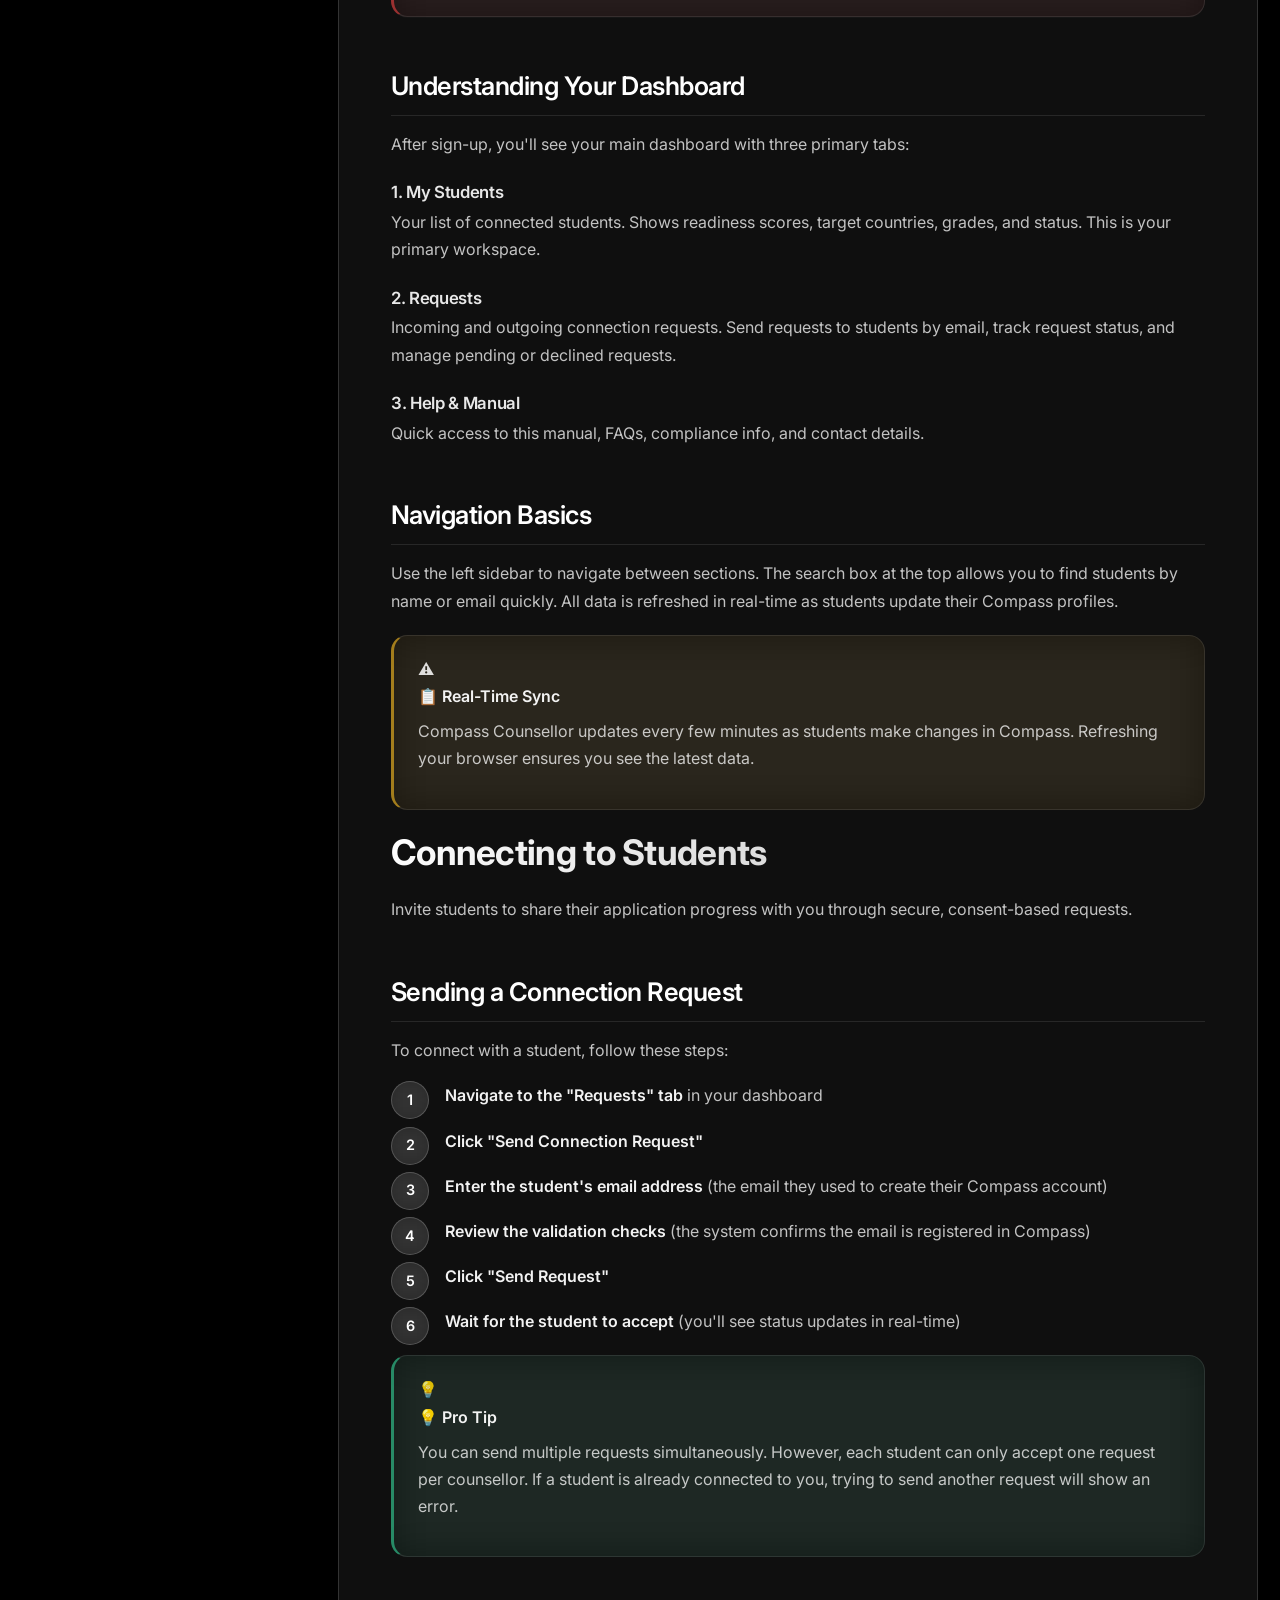
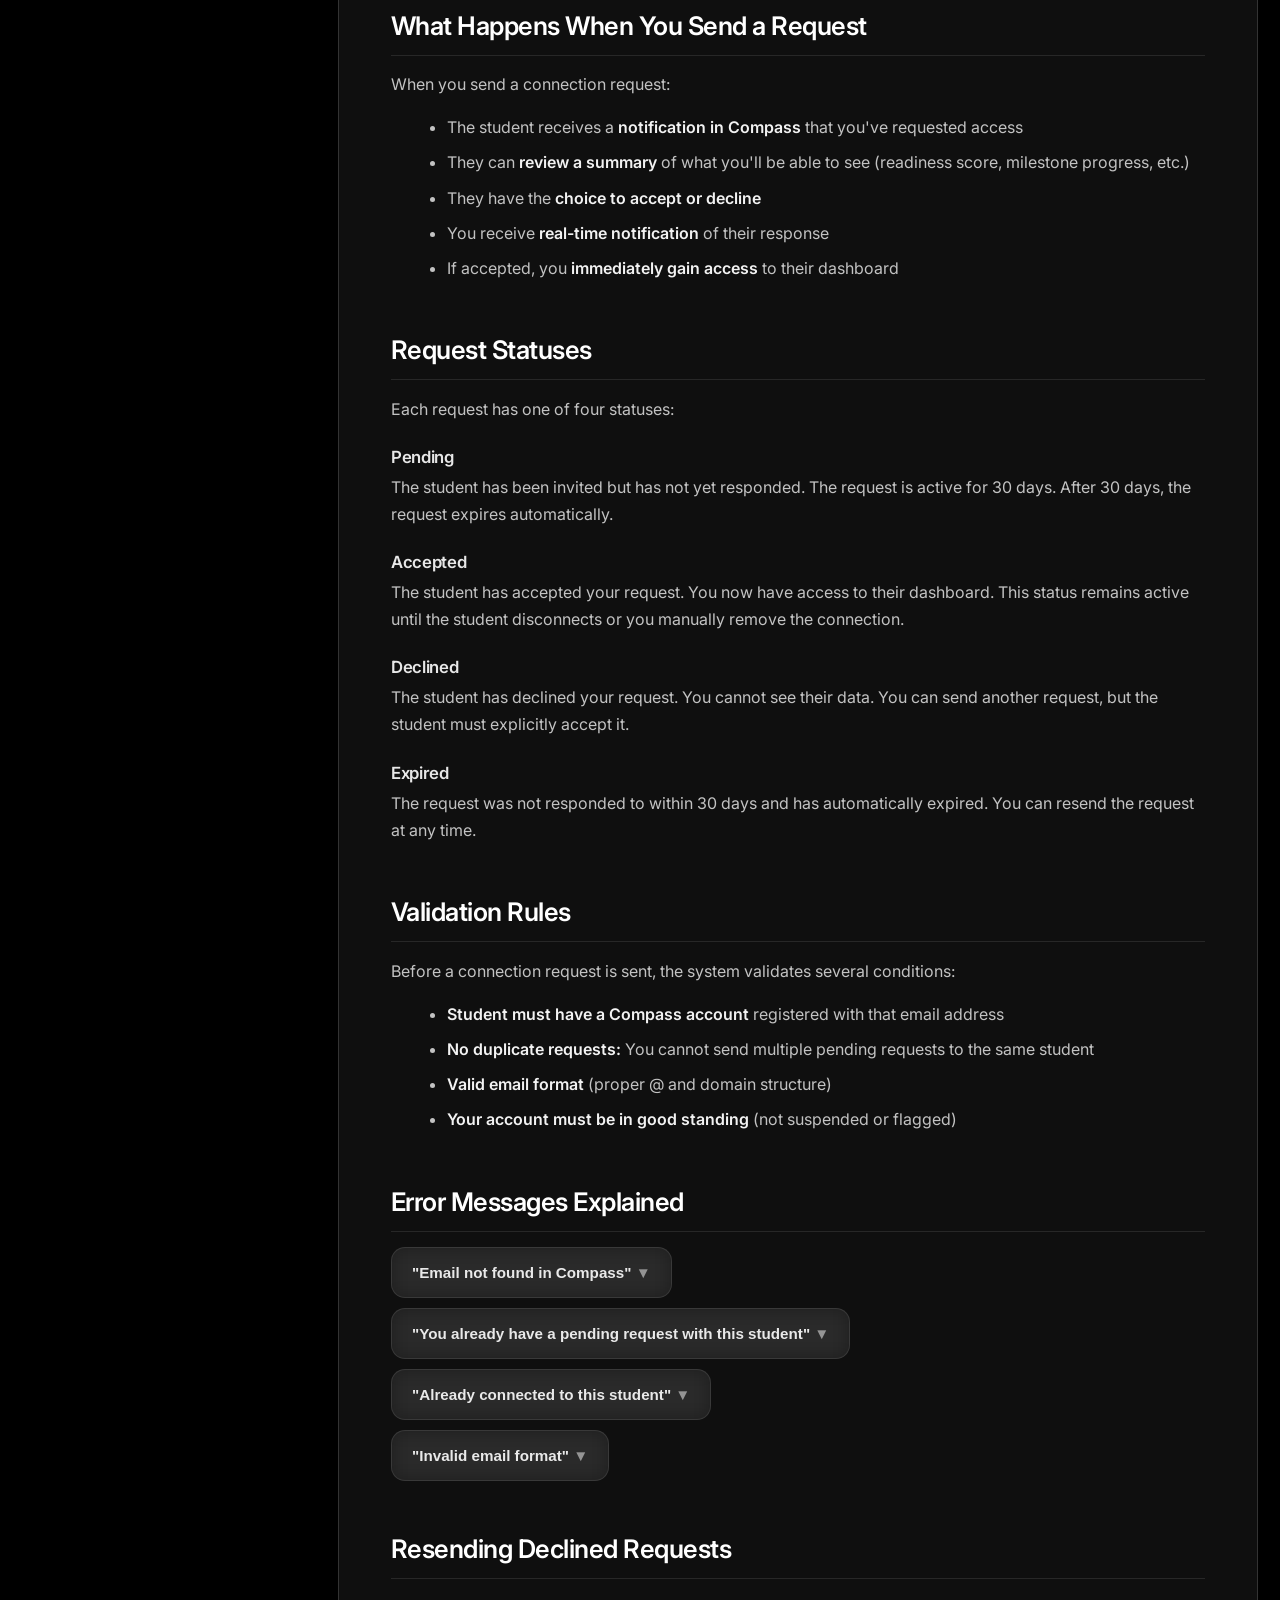
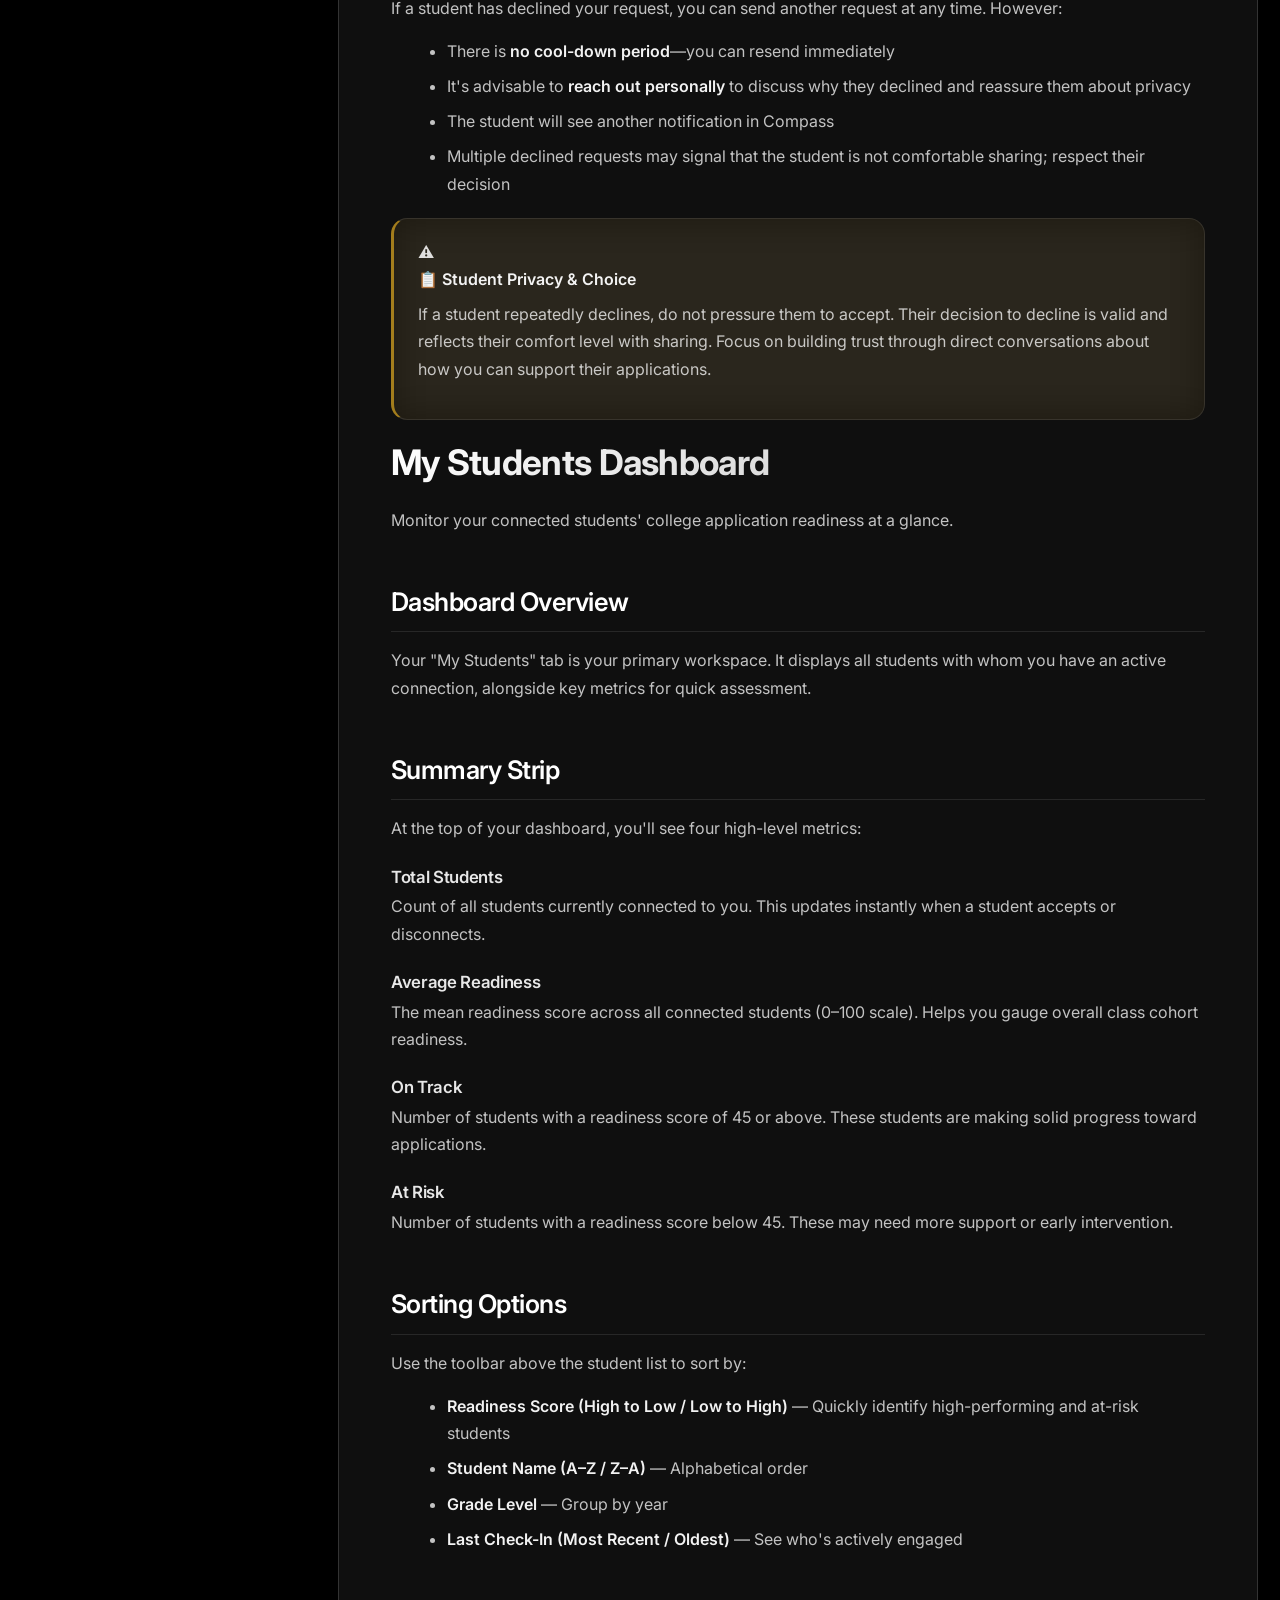
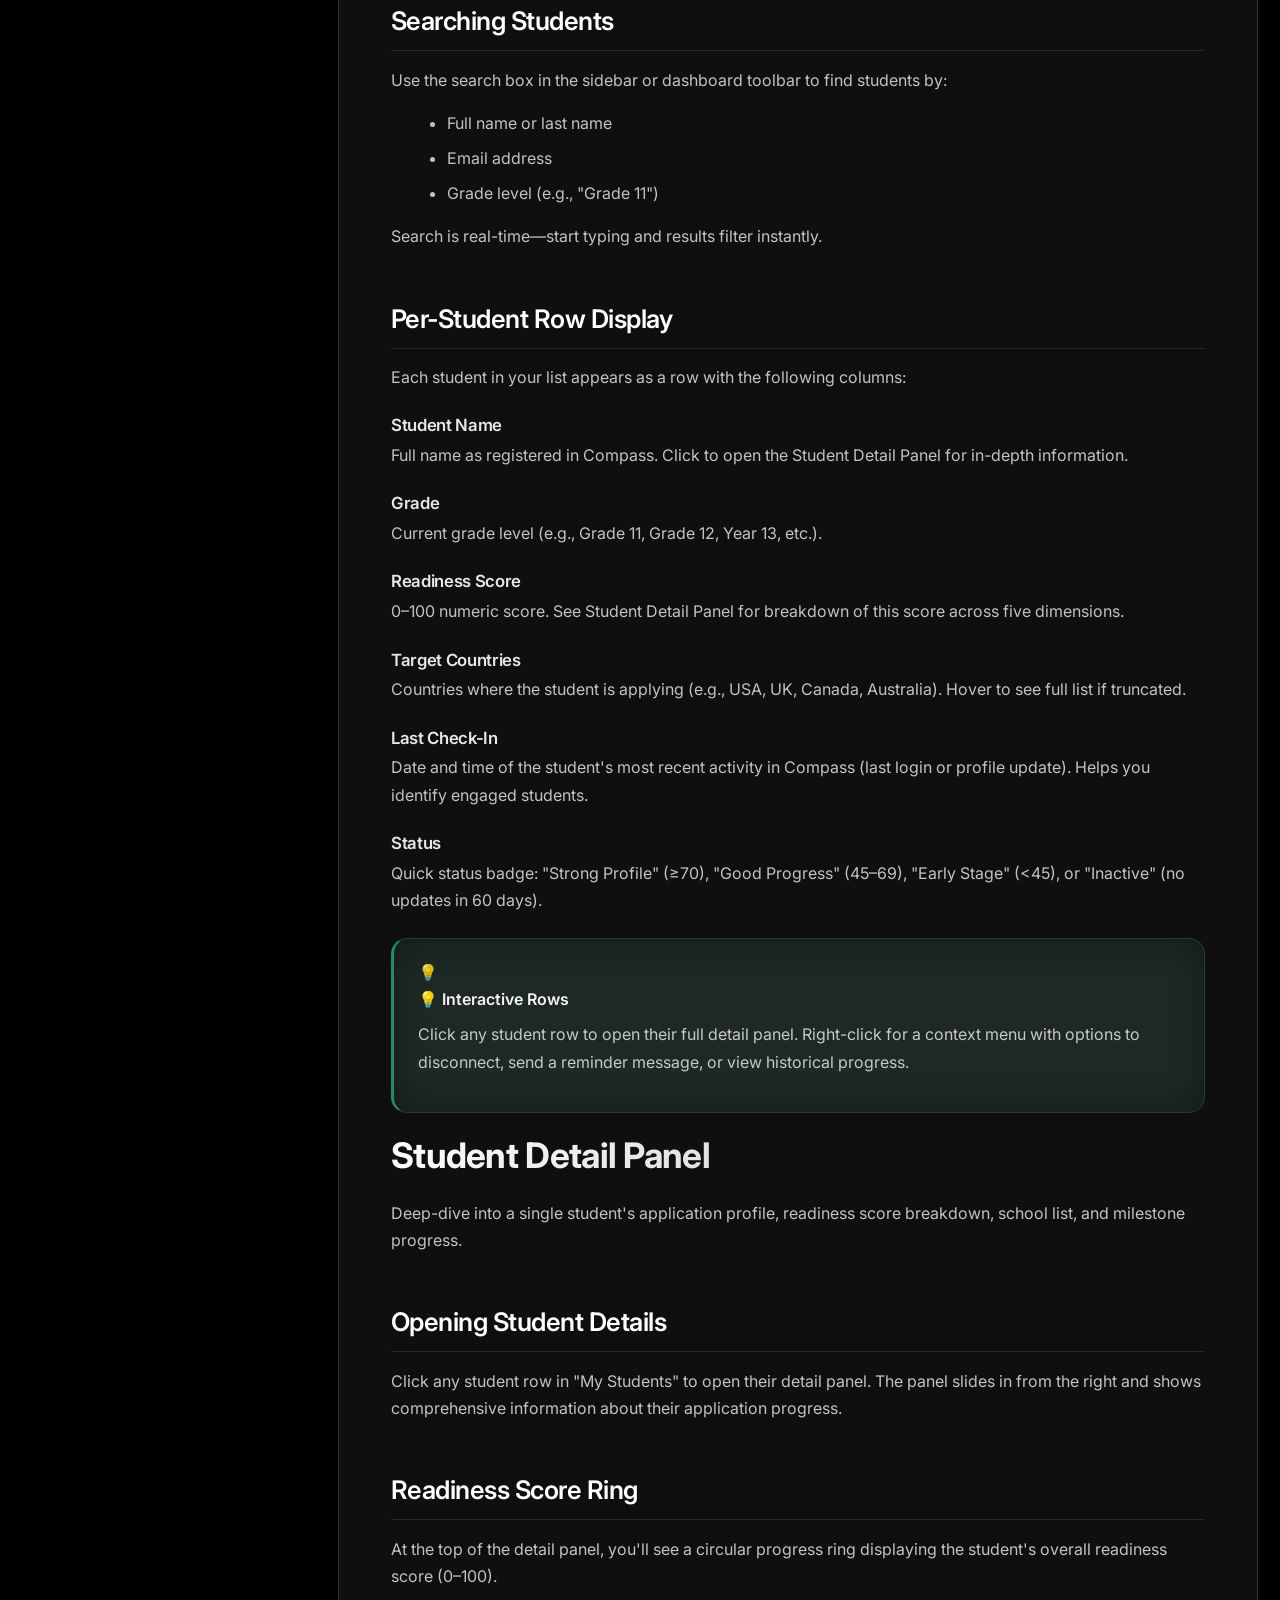
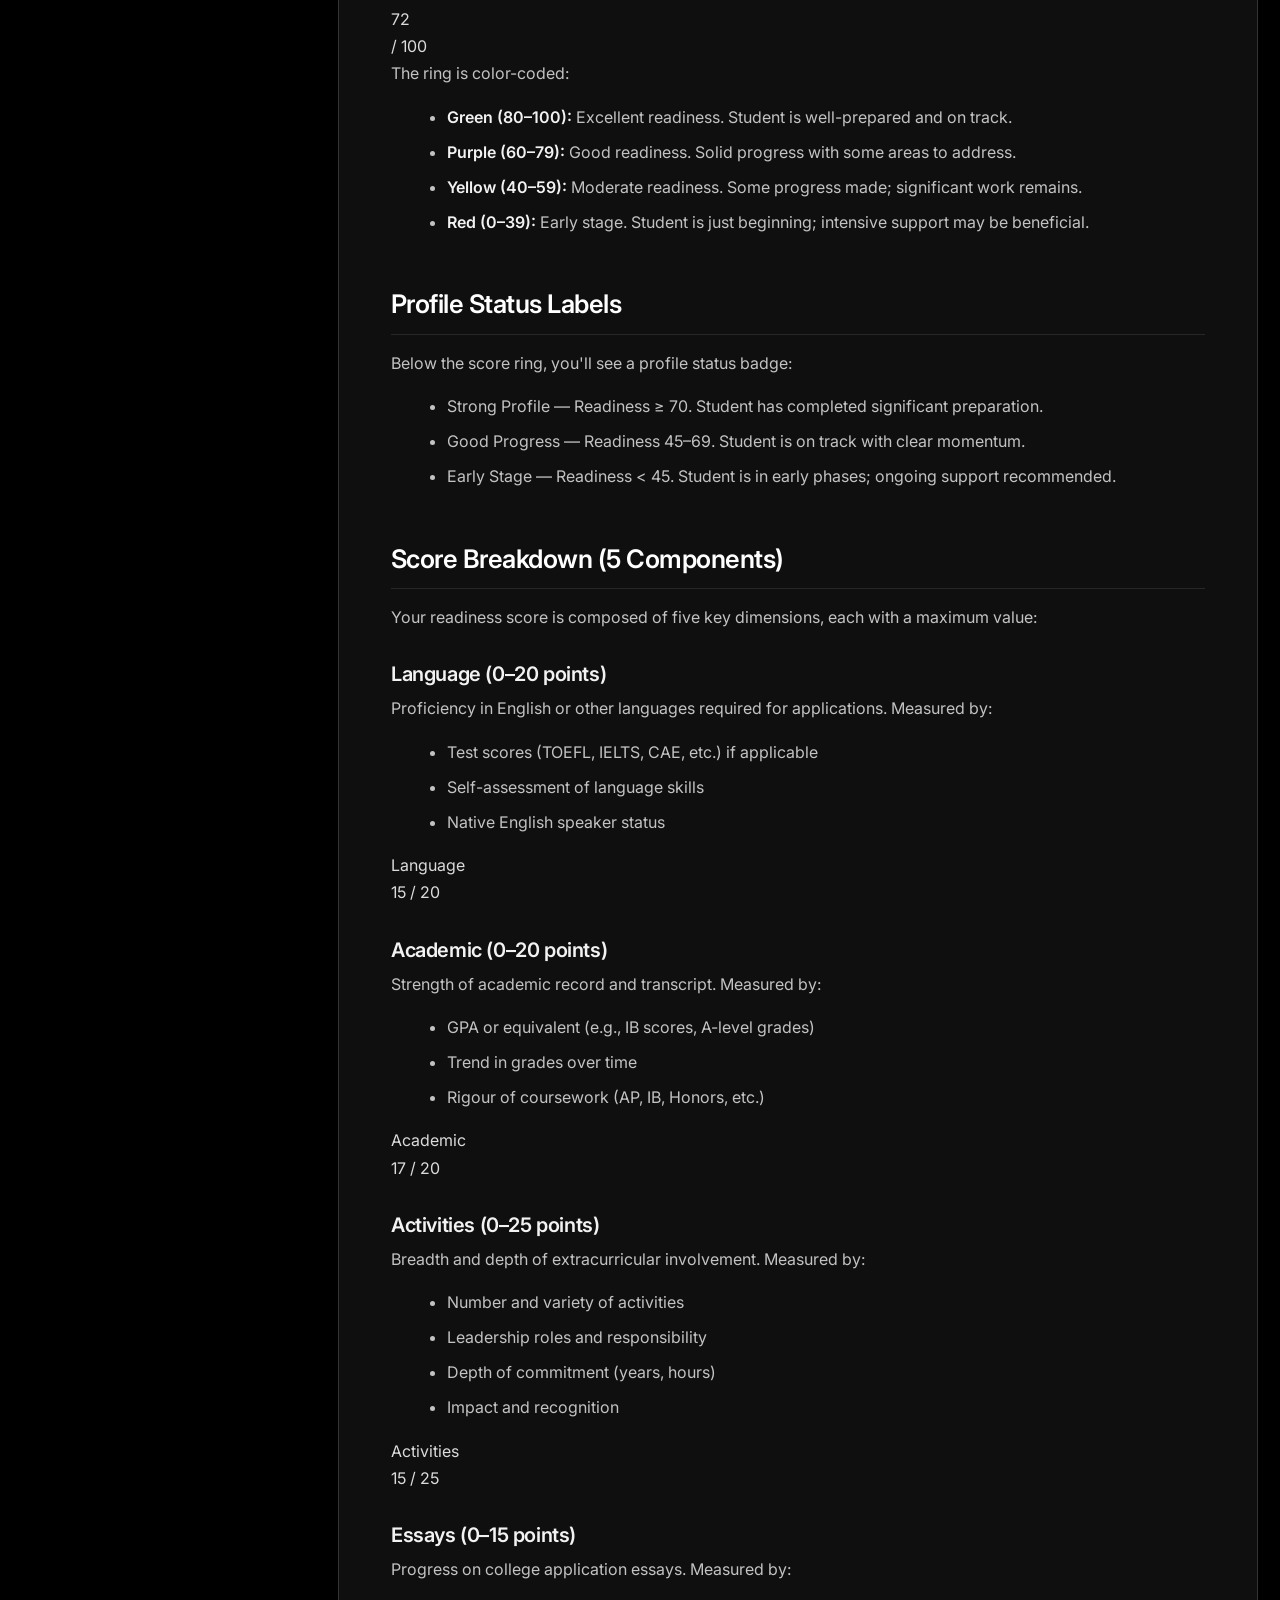
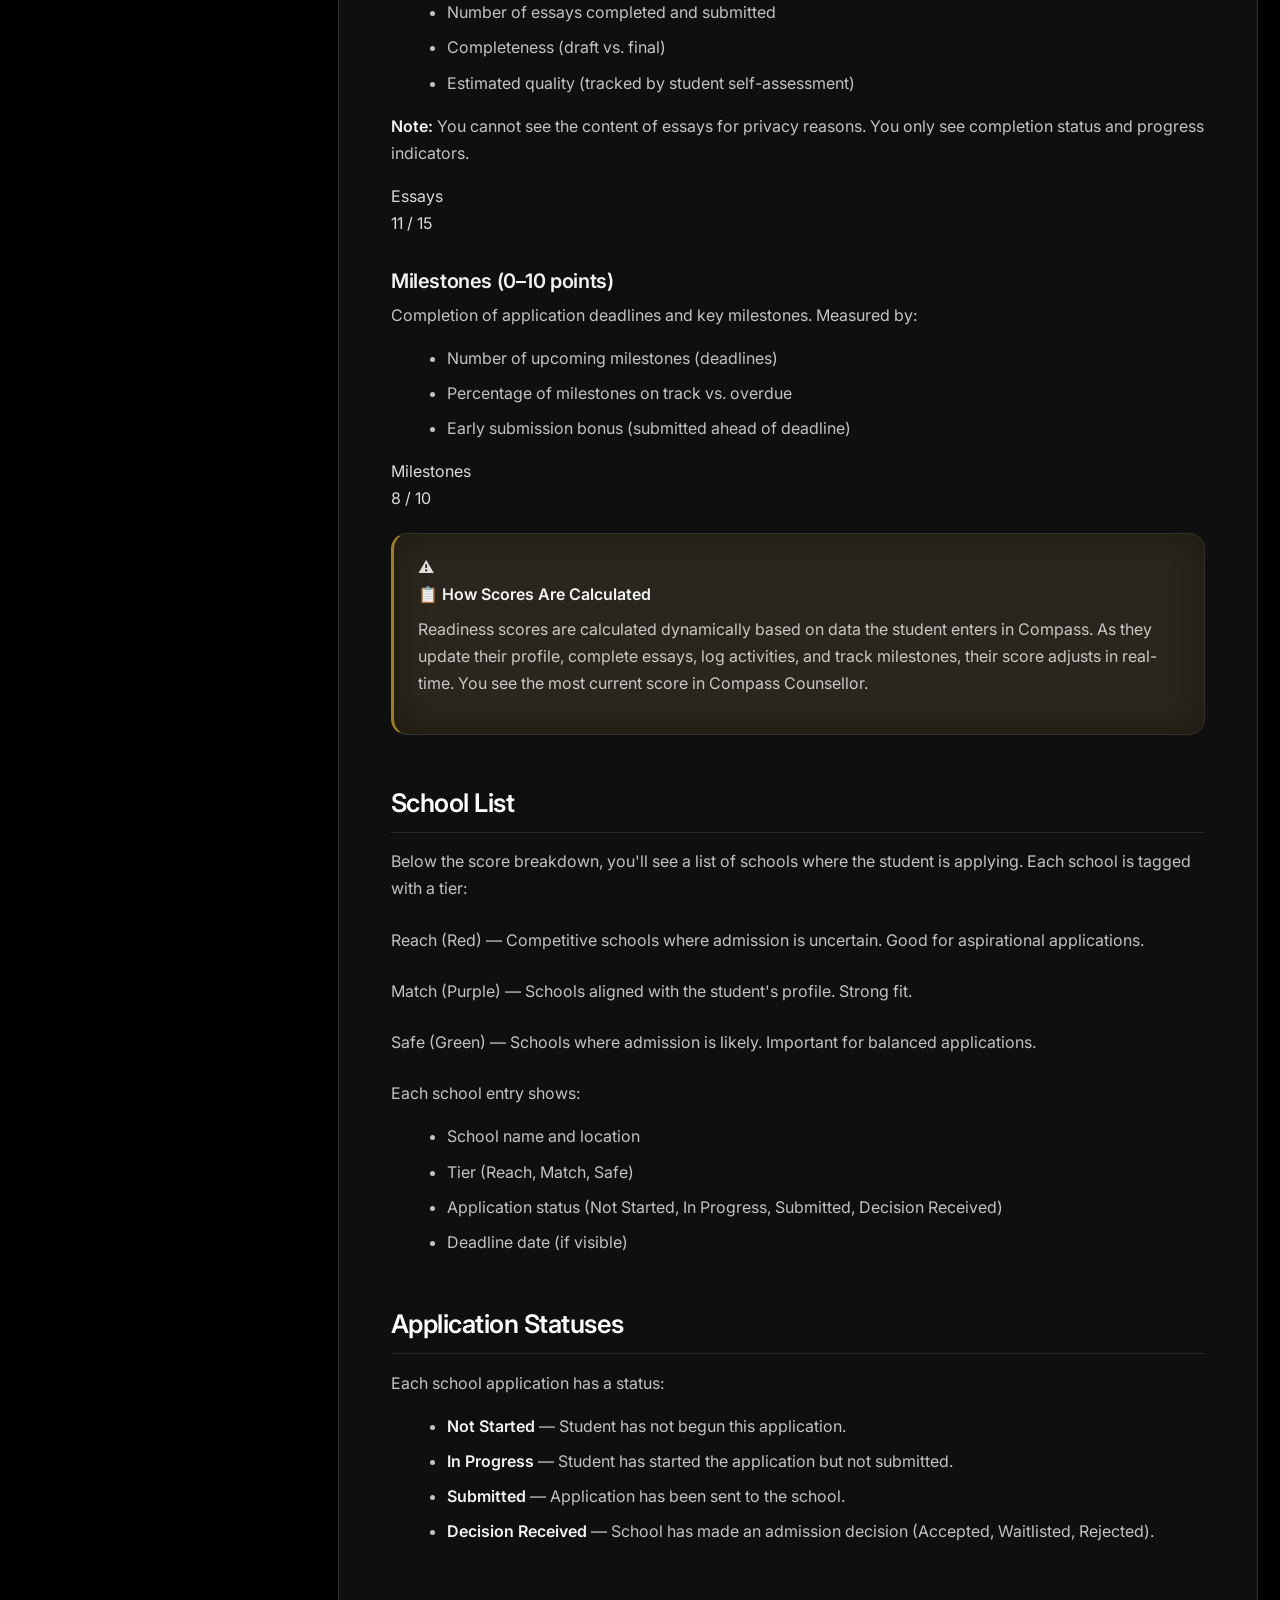
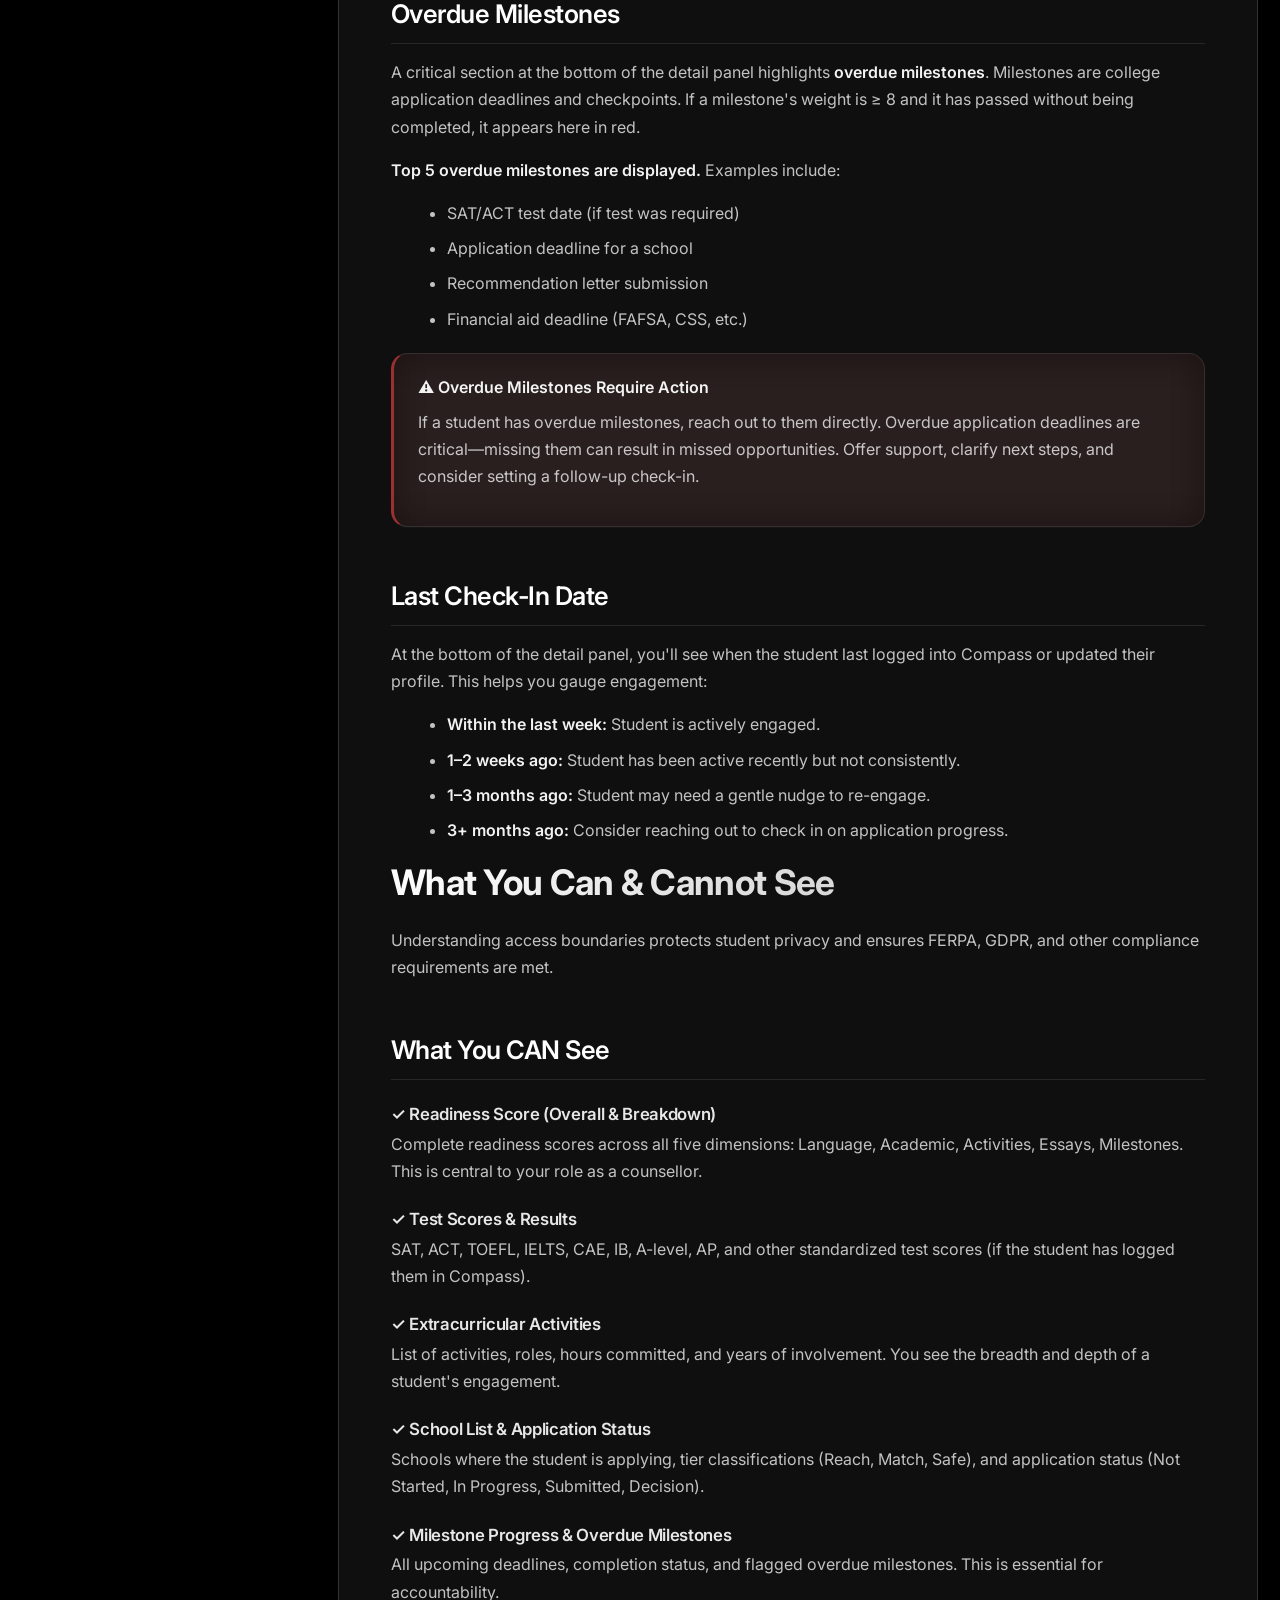
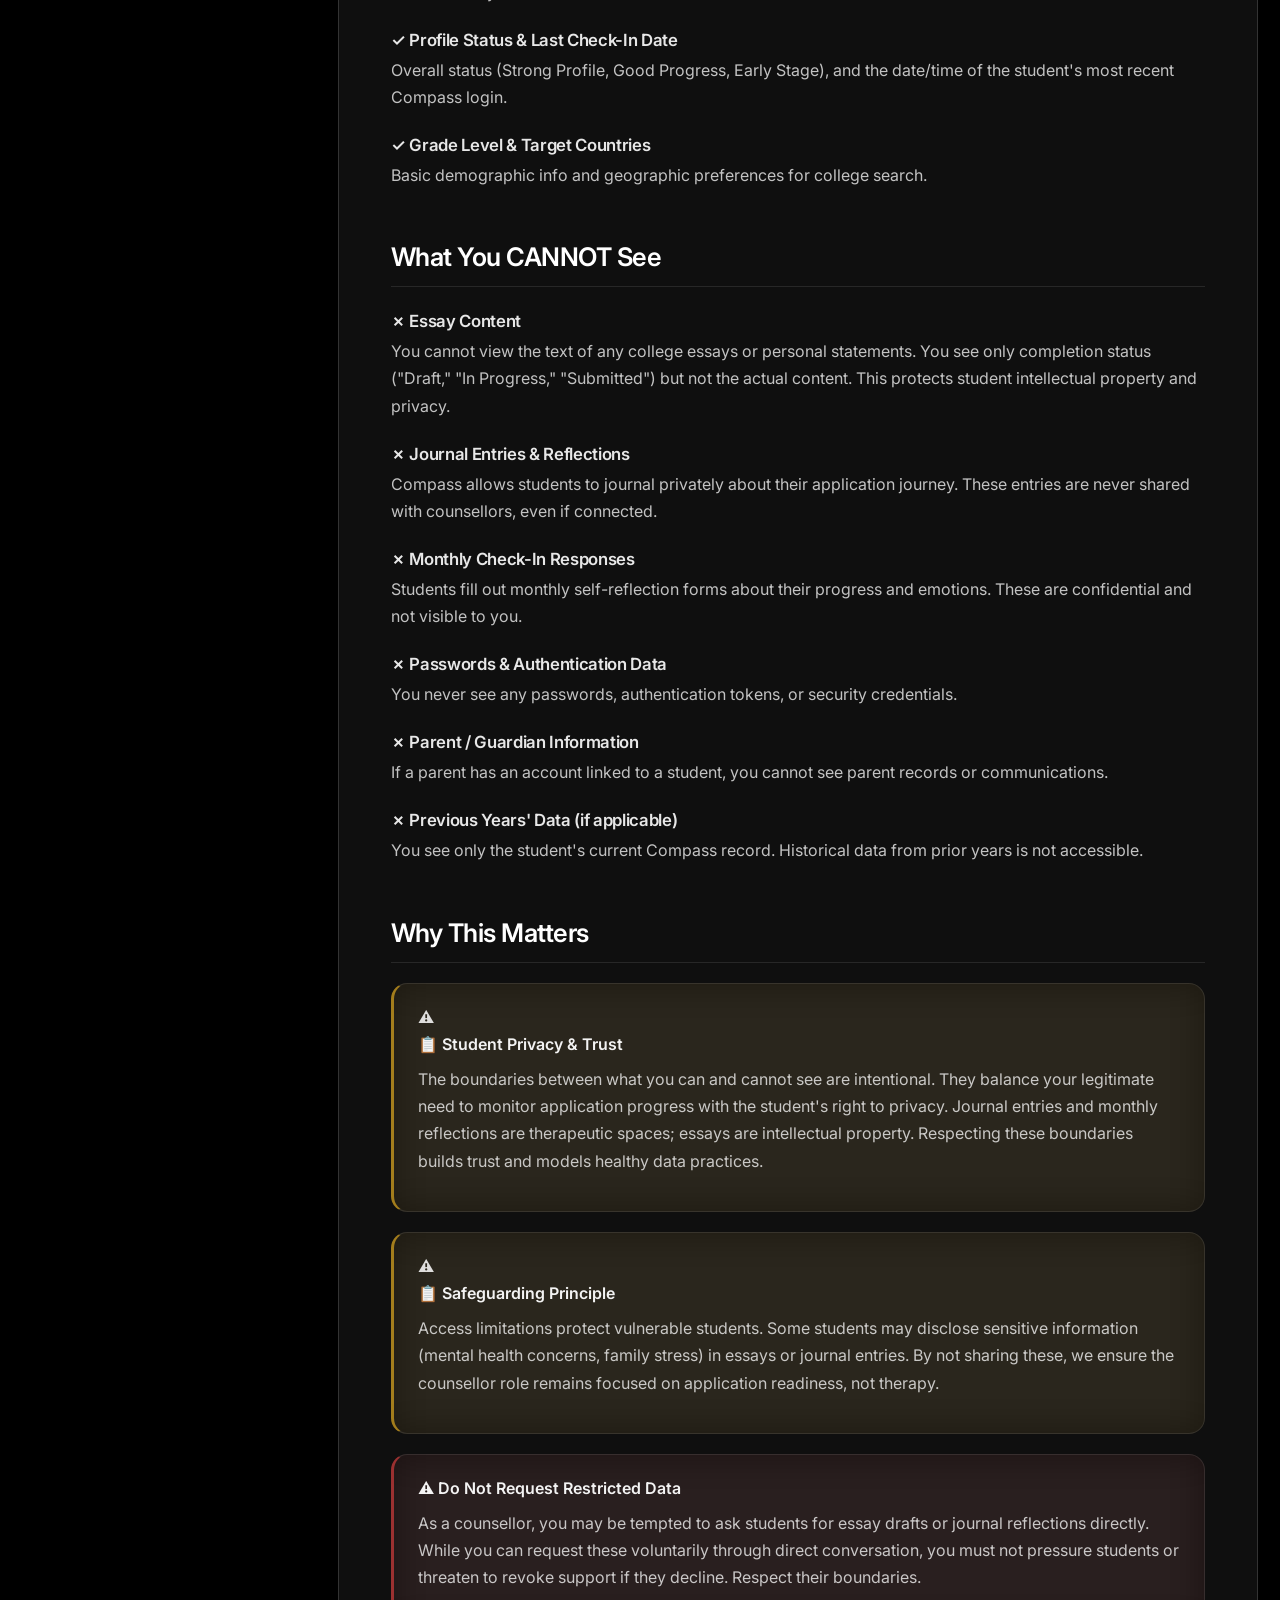
==== commit 9cf1ef01: "Update SAIL manuals [automated daily - 2026-04-13]" ====
--- a/Compass-Counsellor-Manual.html
+++ b/Compass-Counsellor-Manual.html
@@ -806,7 +806,7 @@
         <!-- SIDEBAR -->
         <aside class="sidebar">
             <div class="sidebar-header">
-                <img class="logo" src="icons/compass-counsellor.png" alt="Compass Counsellor" style="width:100px;height:100px;border-radius:14px;object-fit:cover;">
+                <img class="logo" src="[data-uri]" alt="Compass Counsellor" style="width:54px;height:54px;border-radius:14px;object-fit:cover;">
                 <div class="logo-subtitle">Compass Counsellor</div>
                 <input type="text" class="search-box" id="searchBox" placeholder="Search manual...">
             </div>
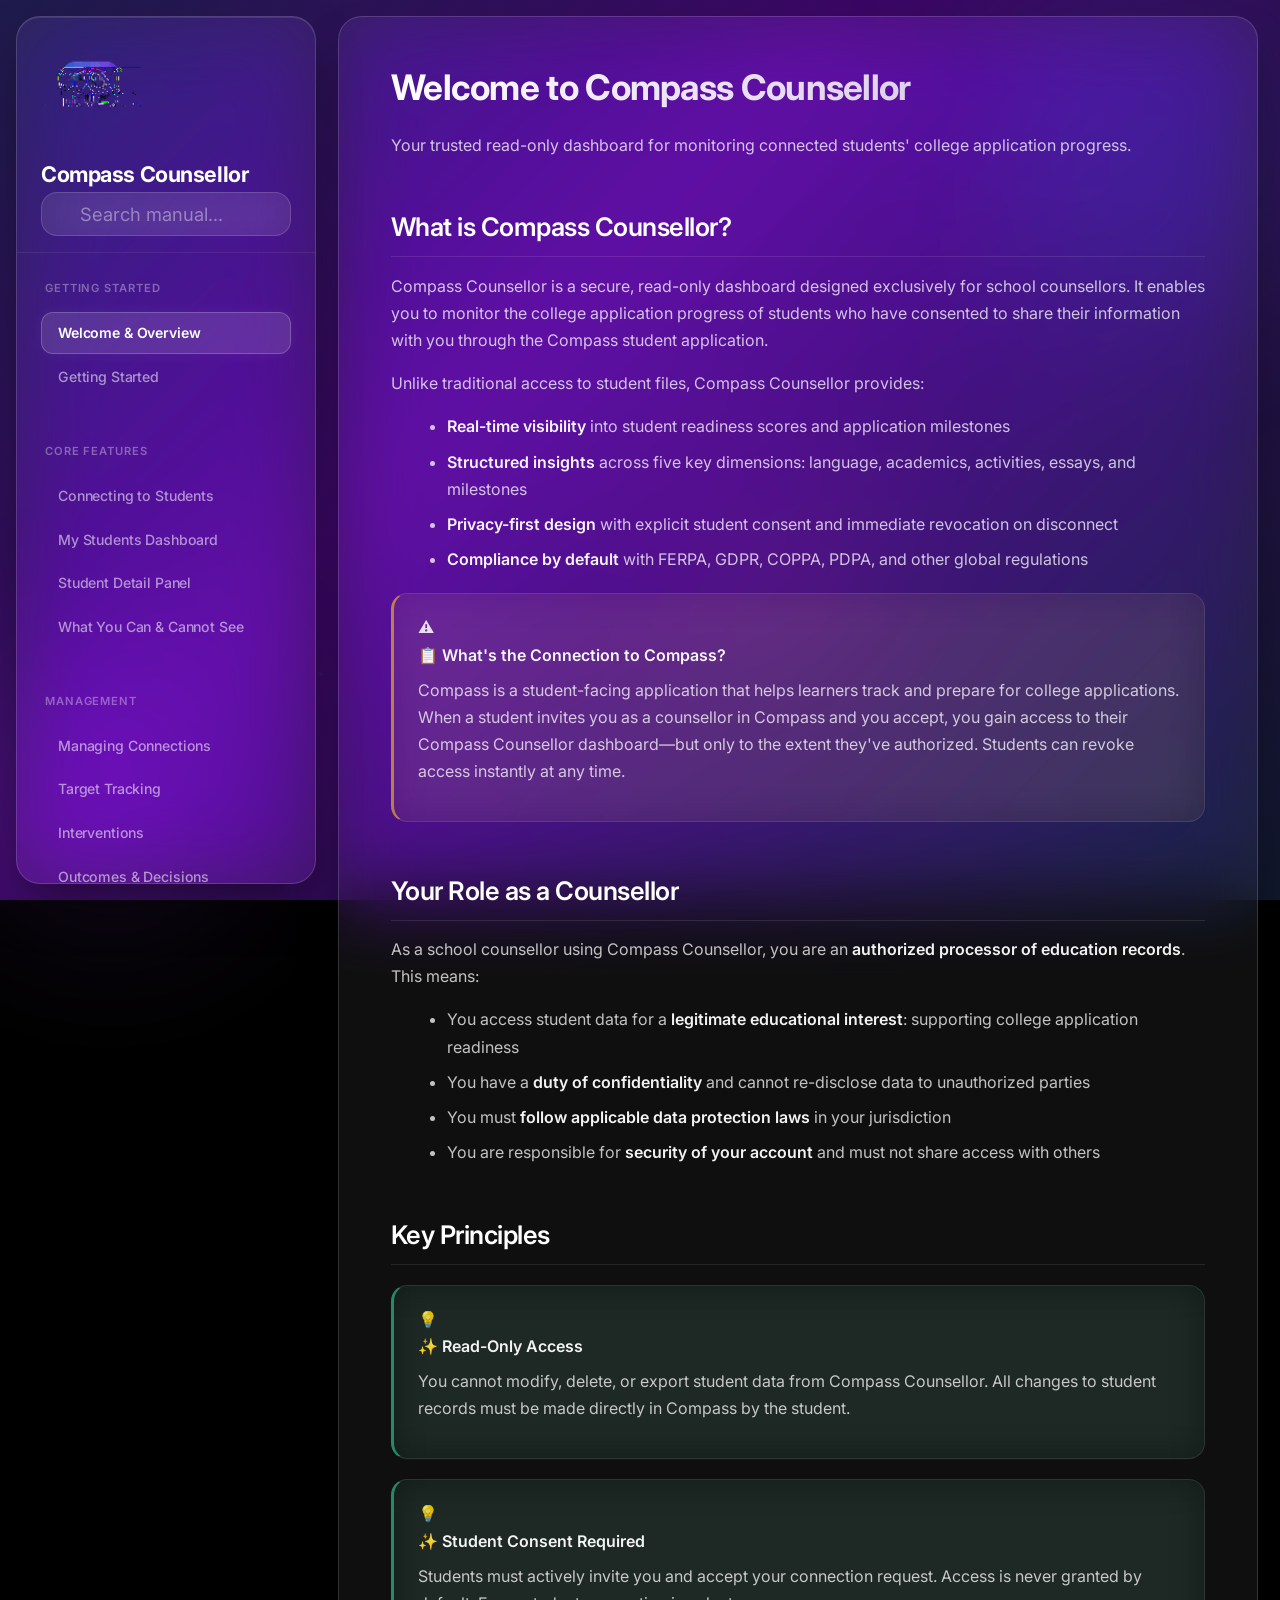
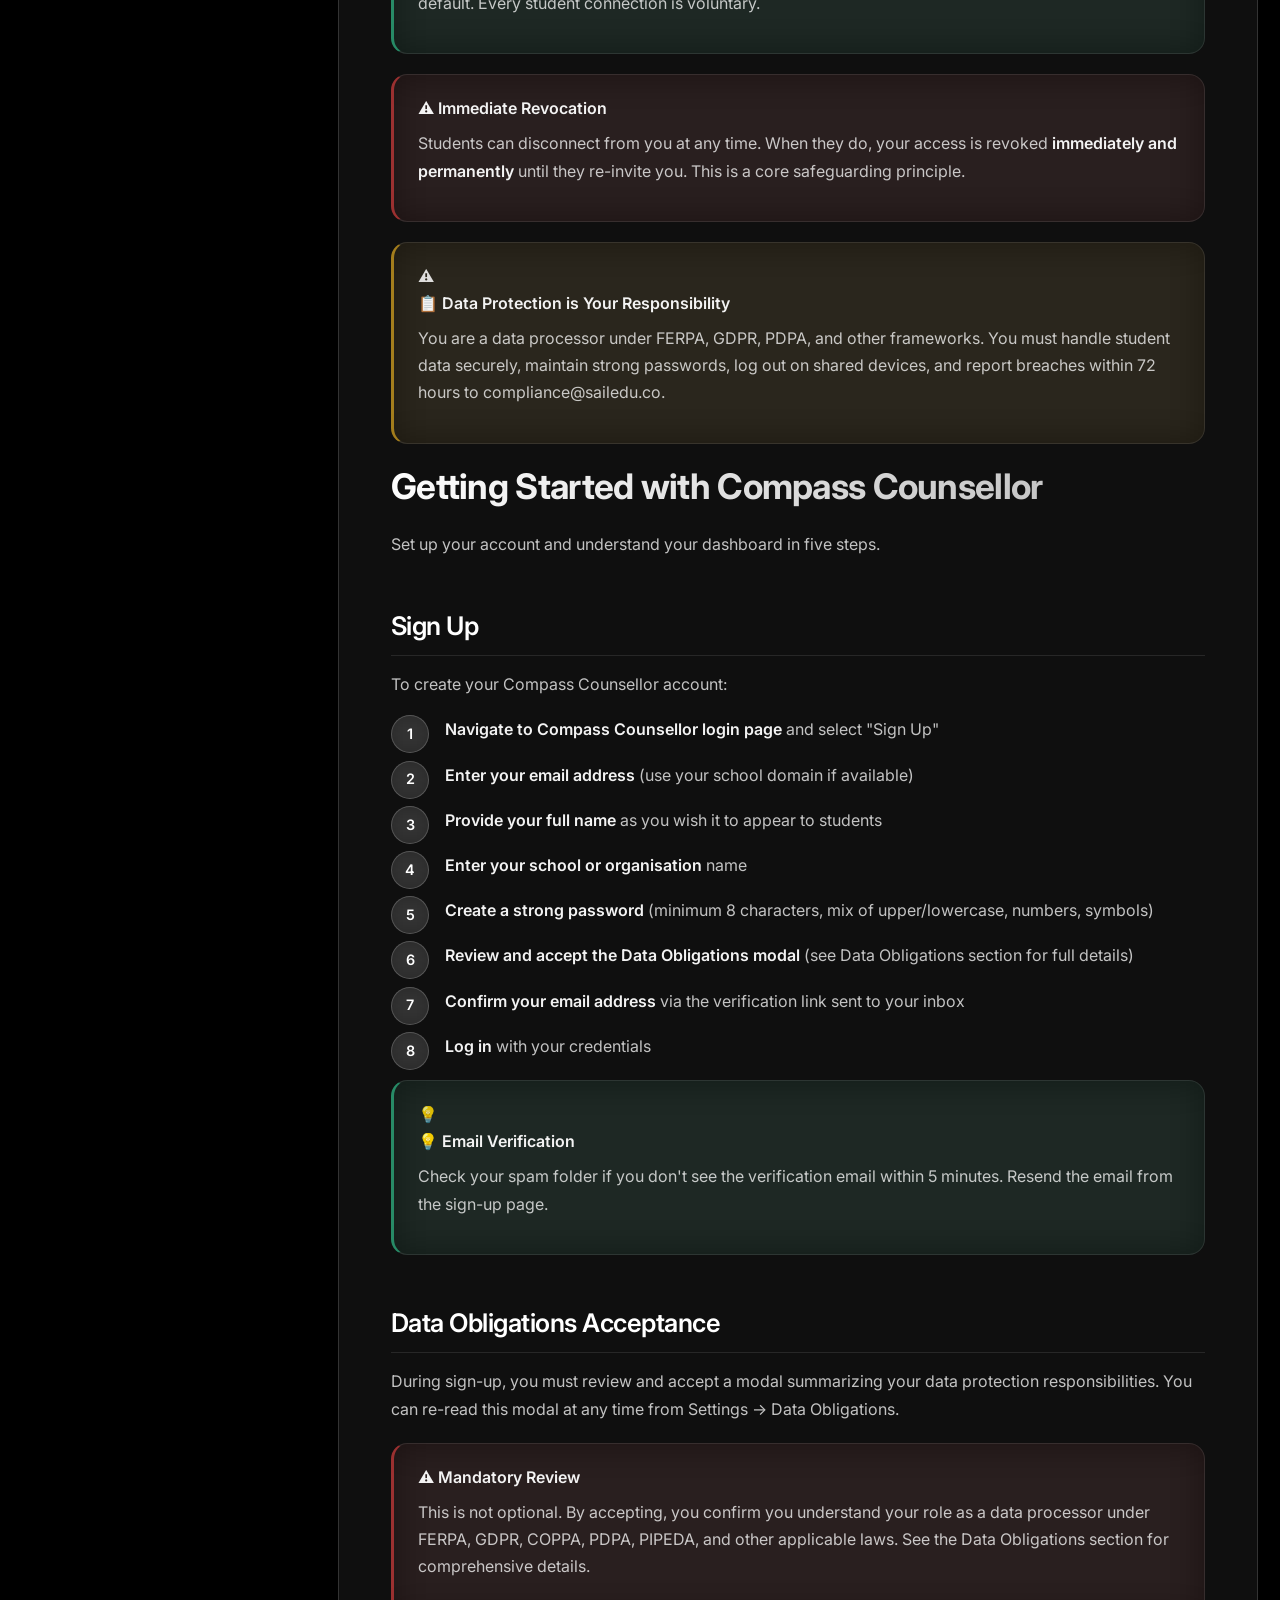
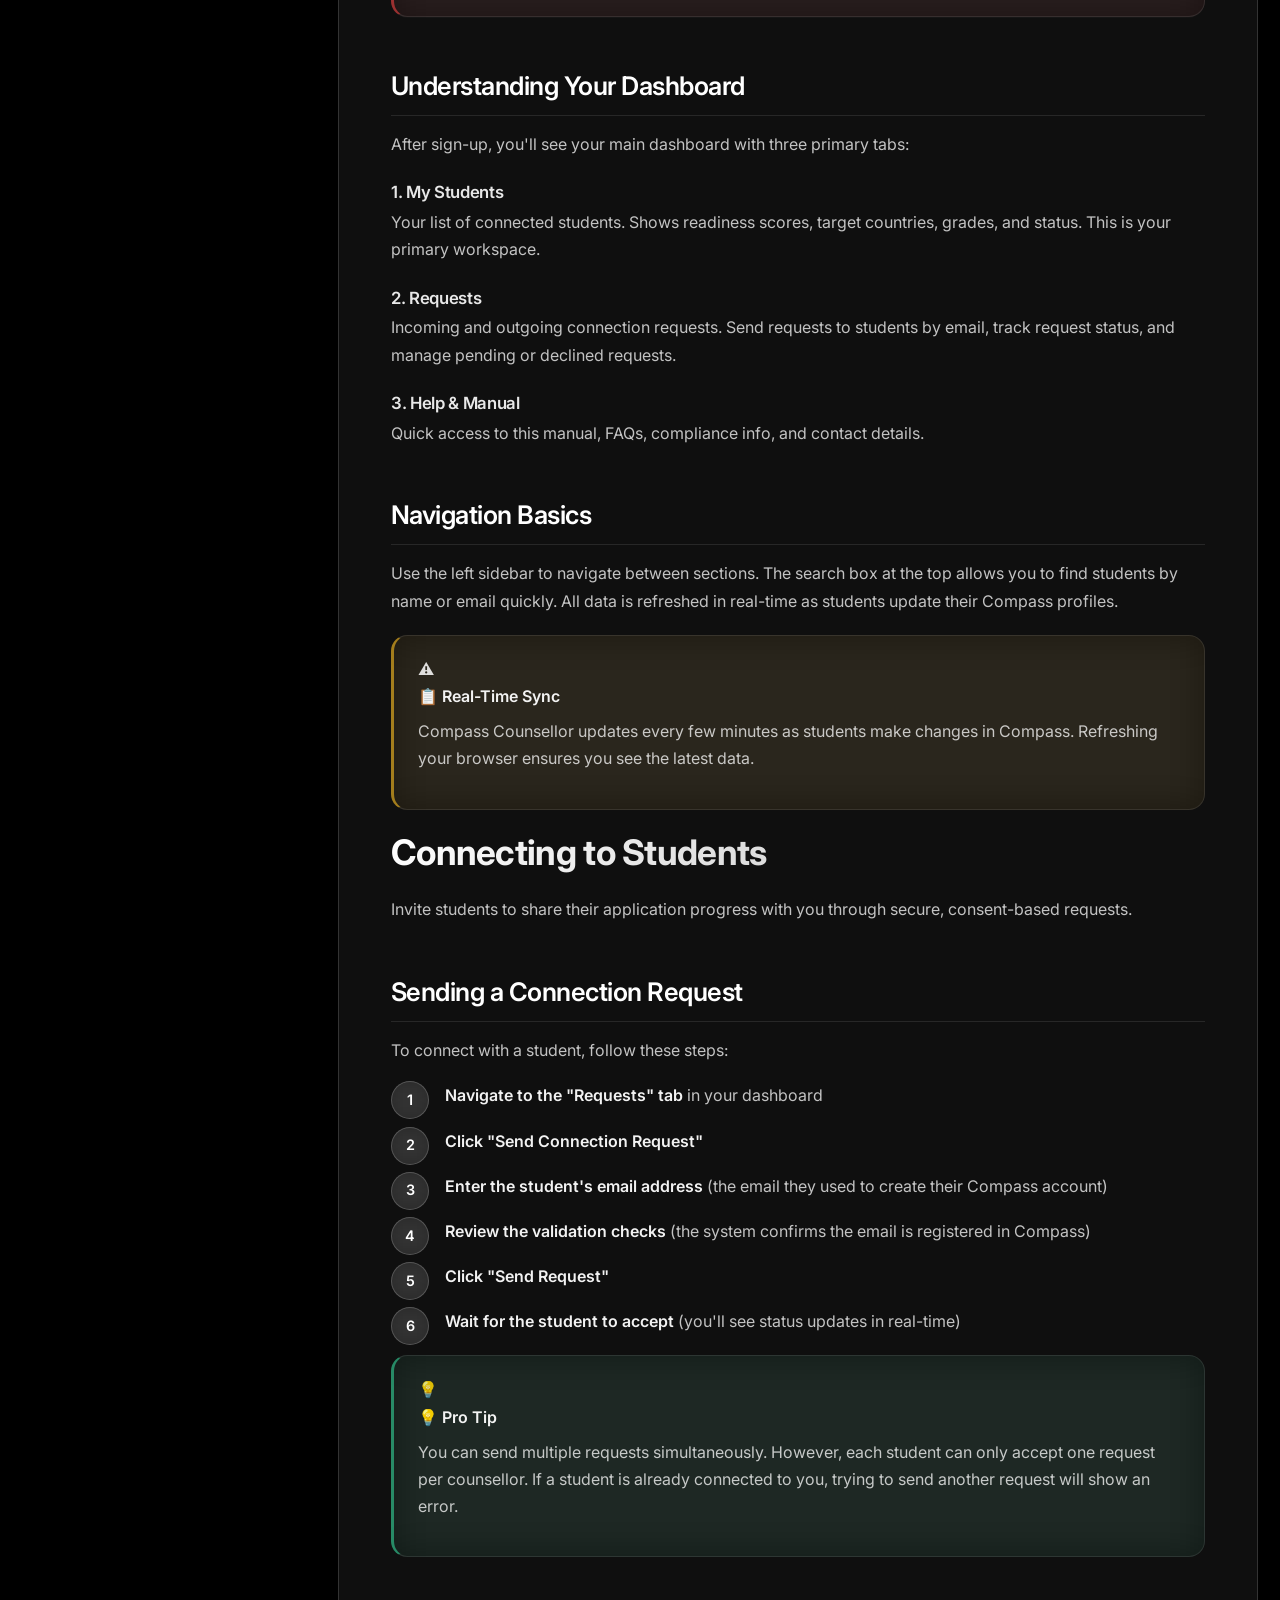
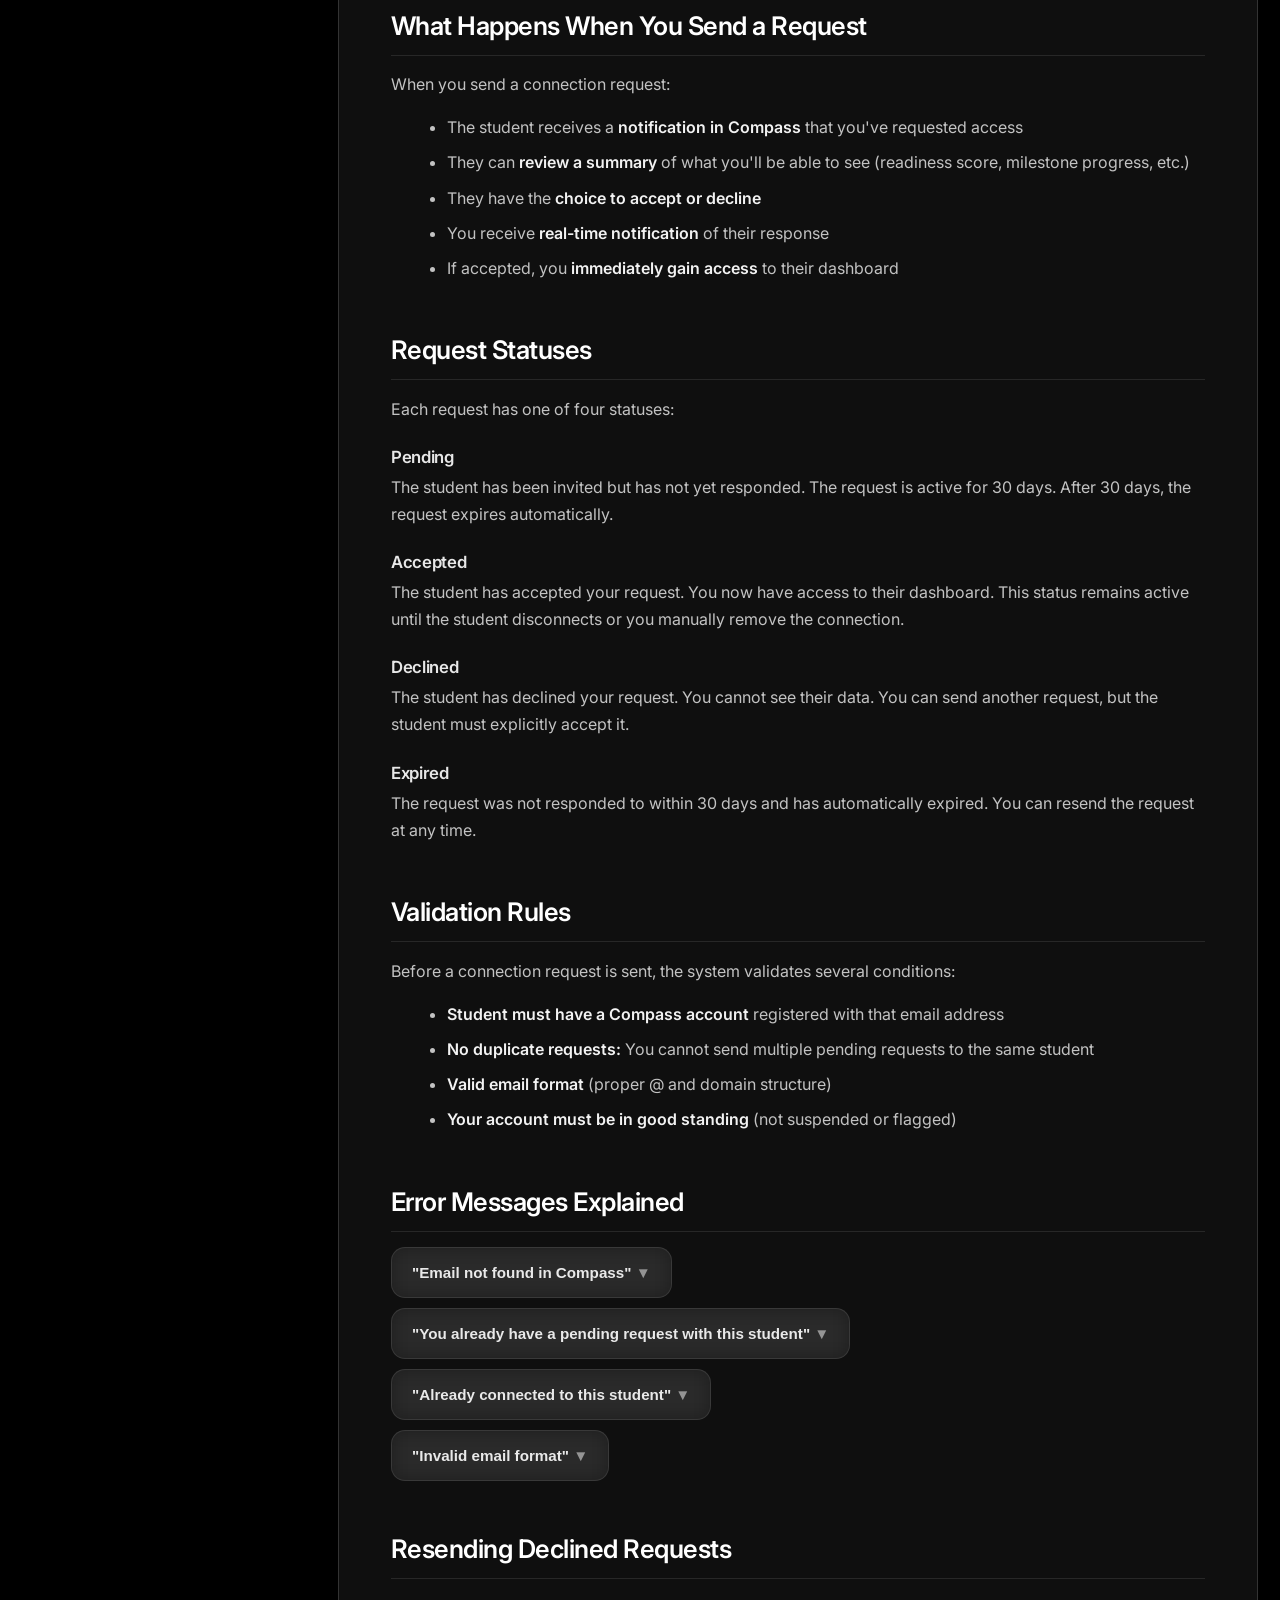
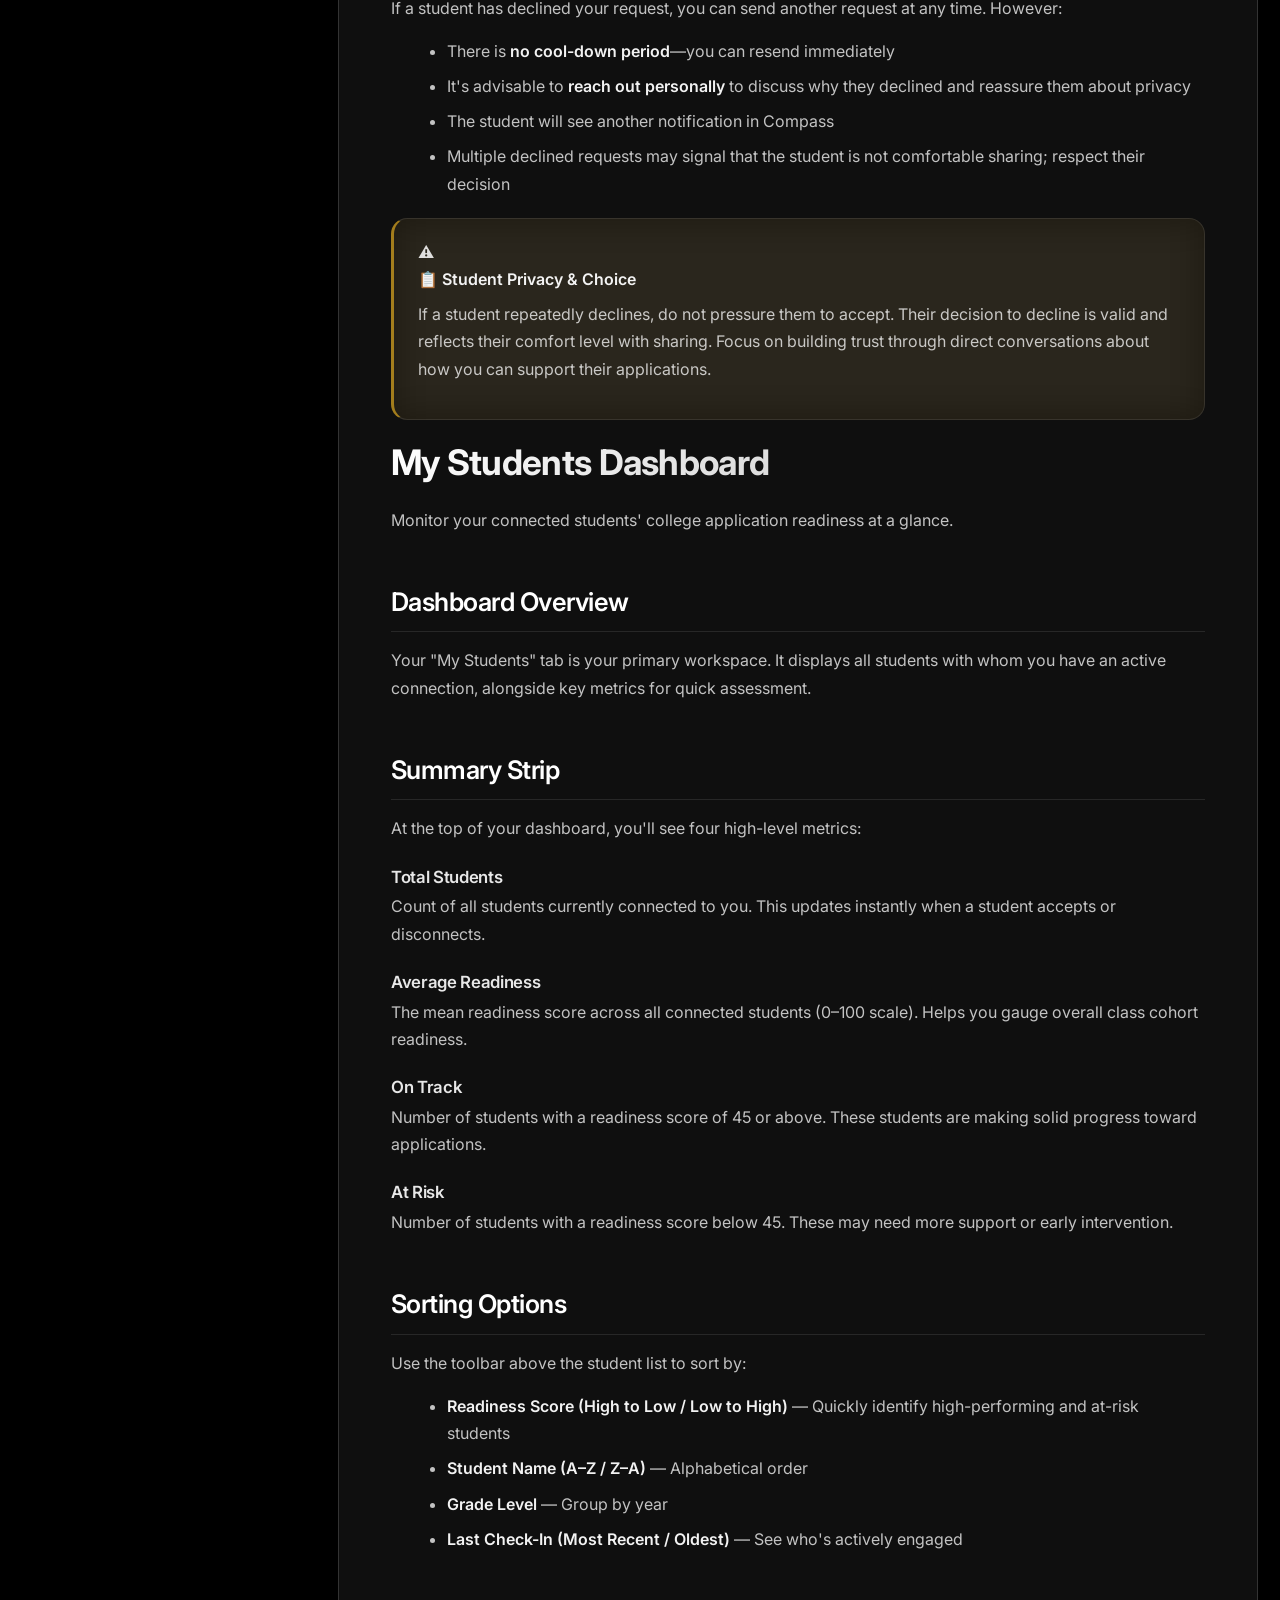
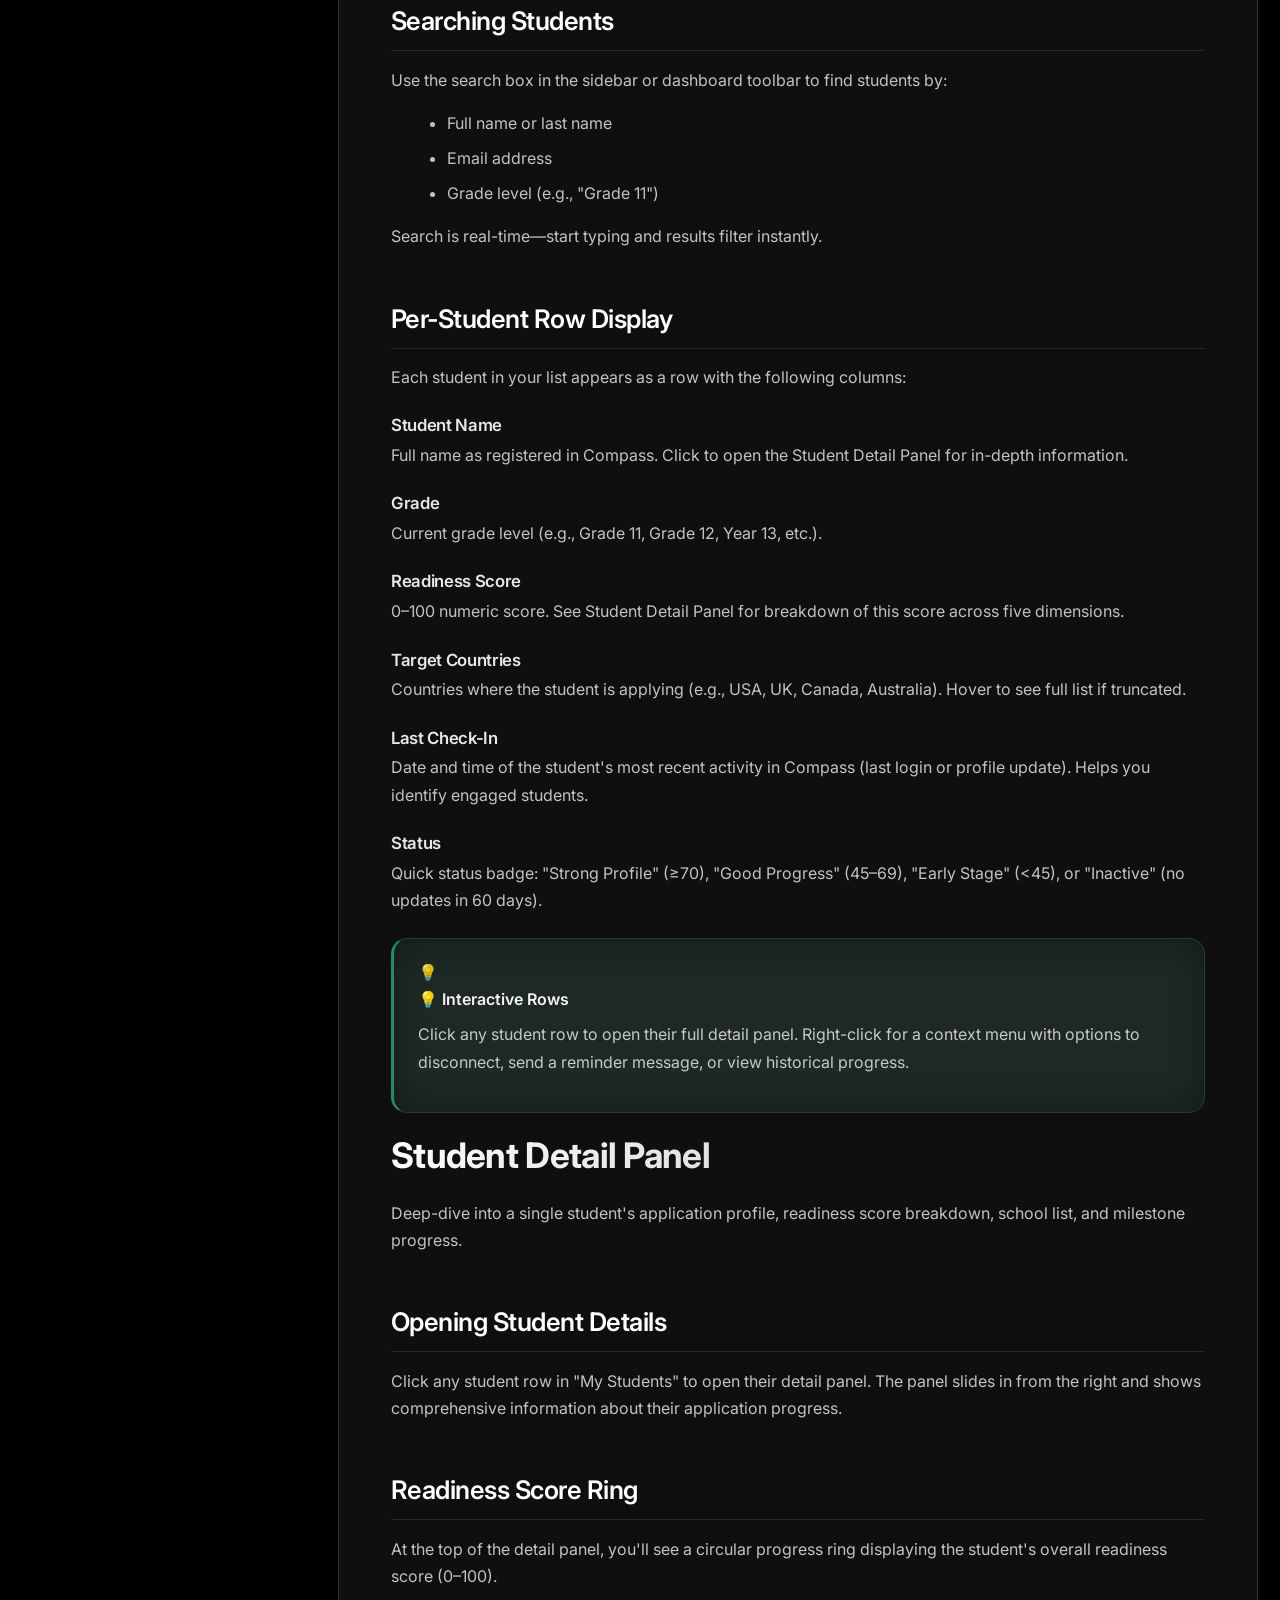
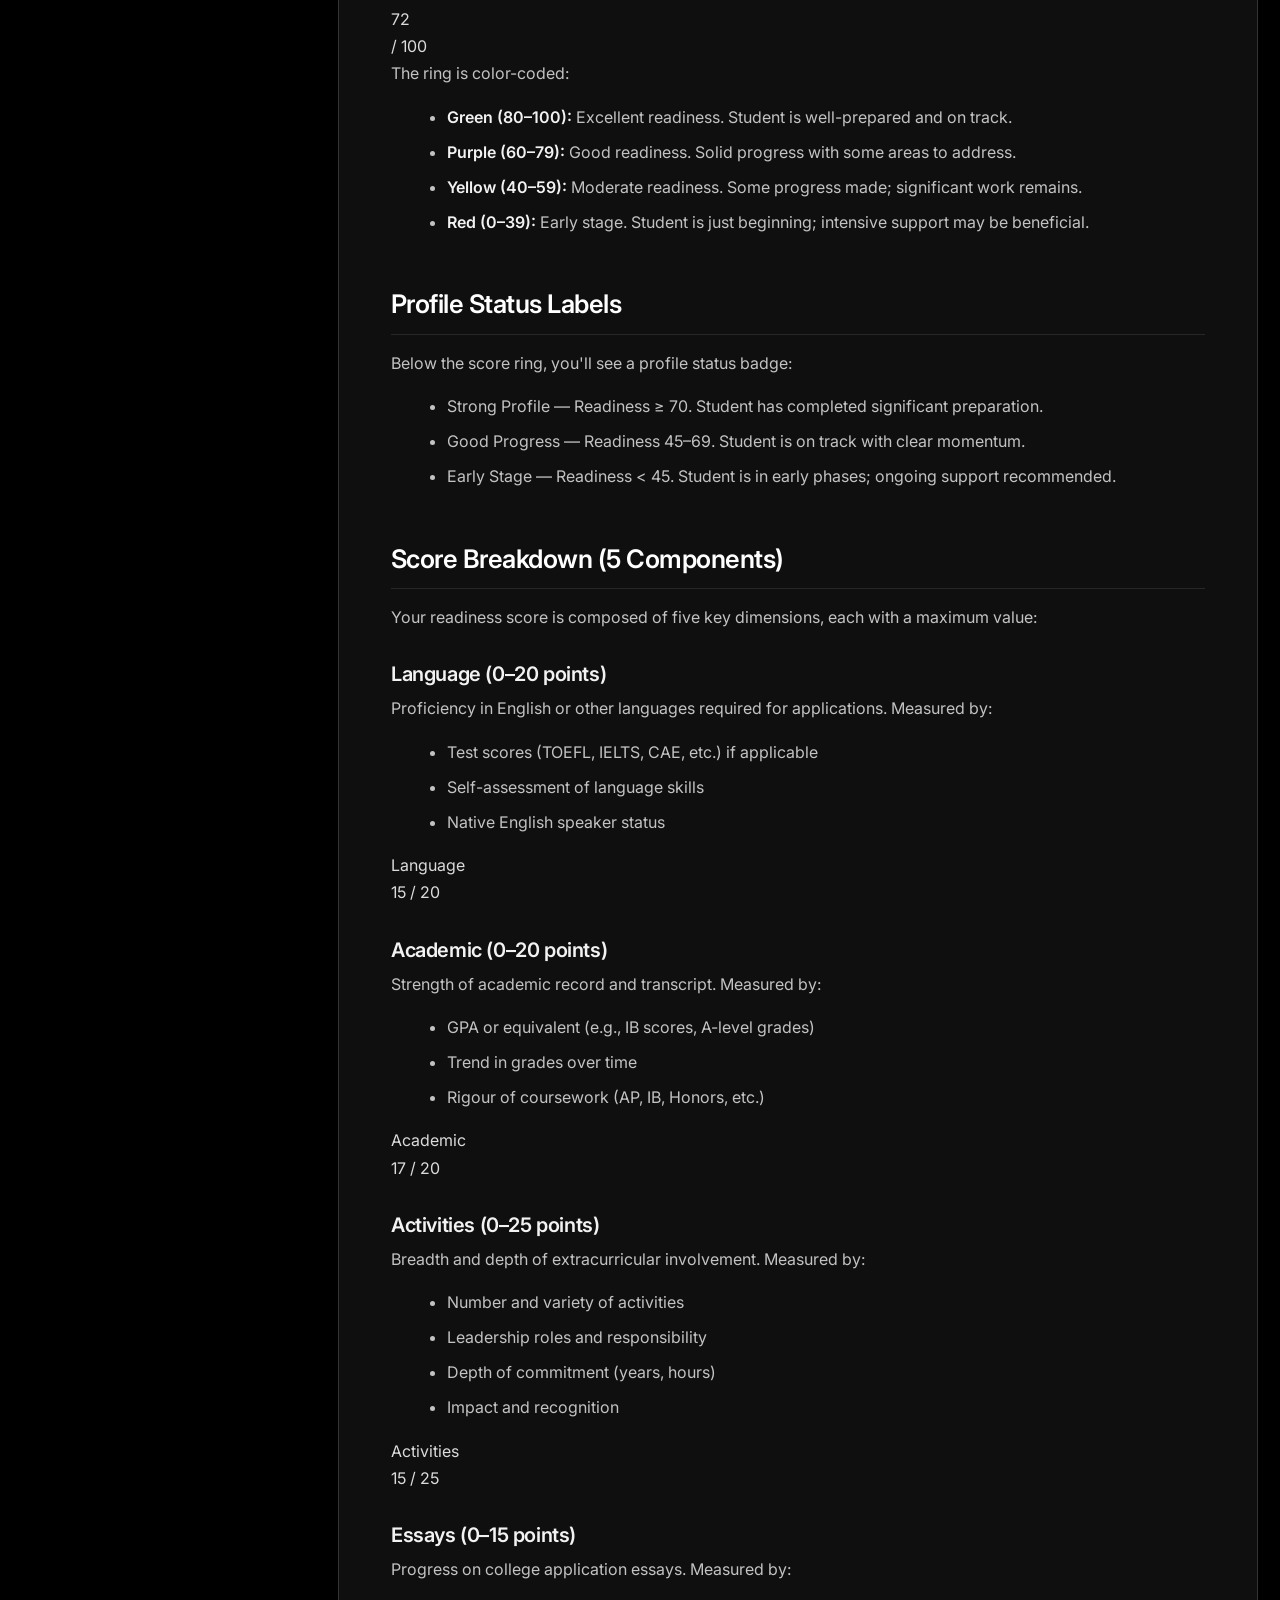
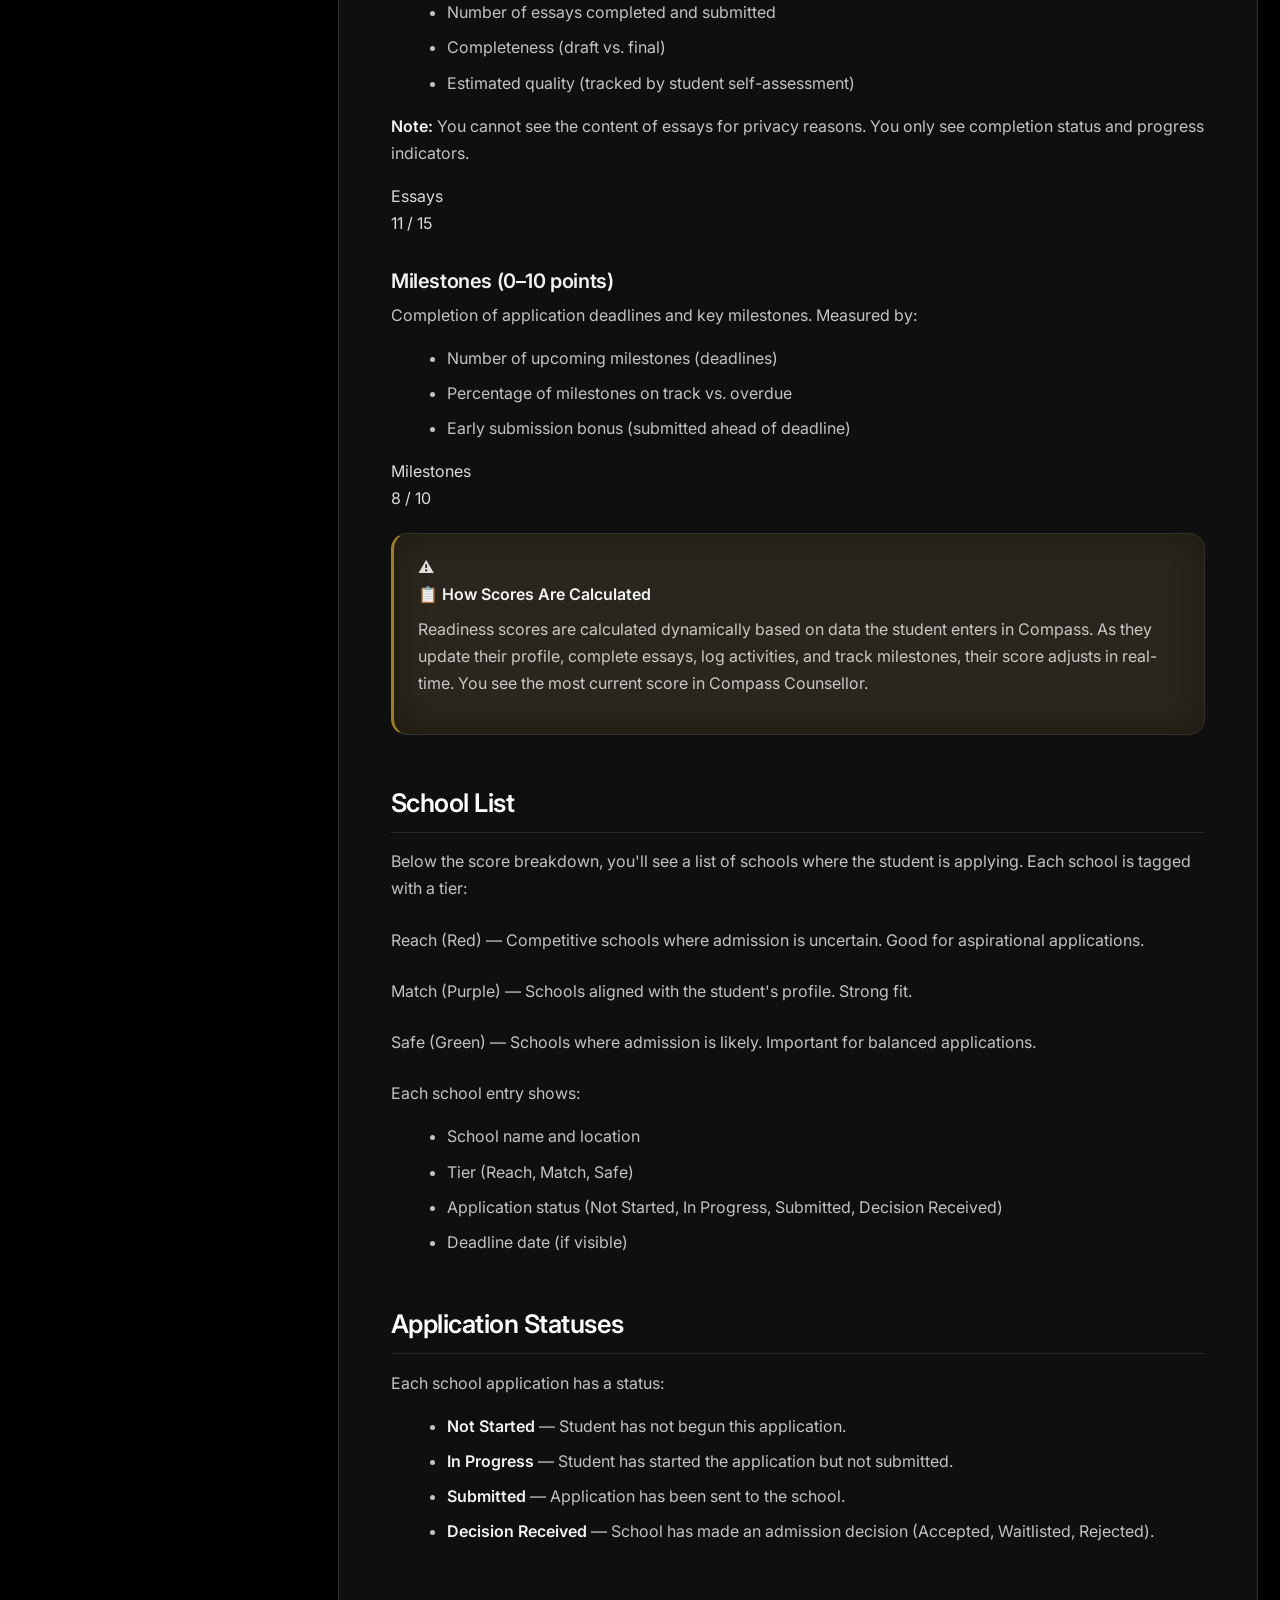
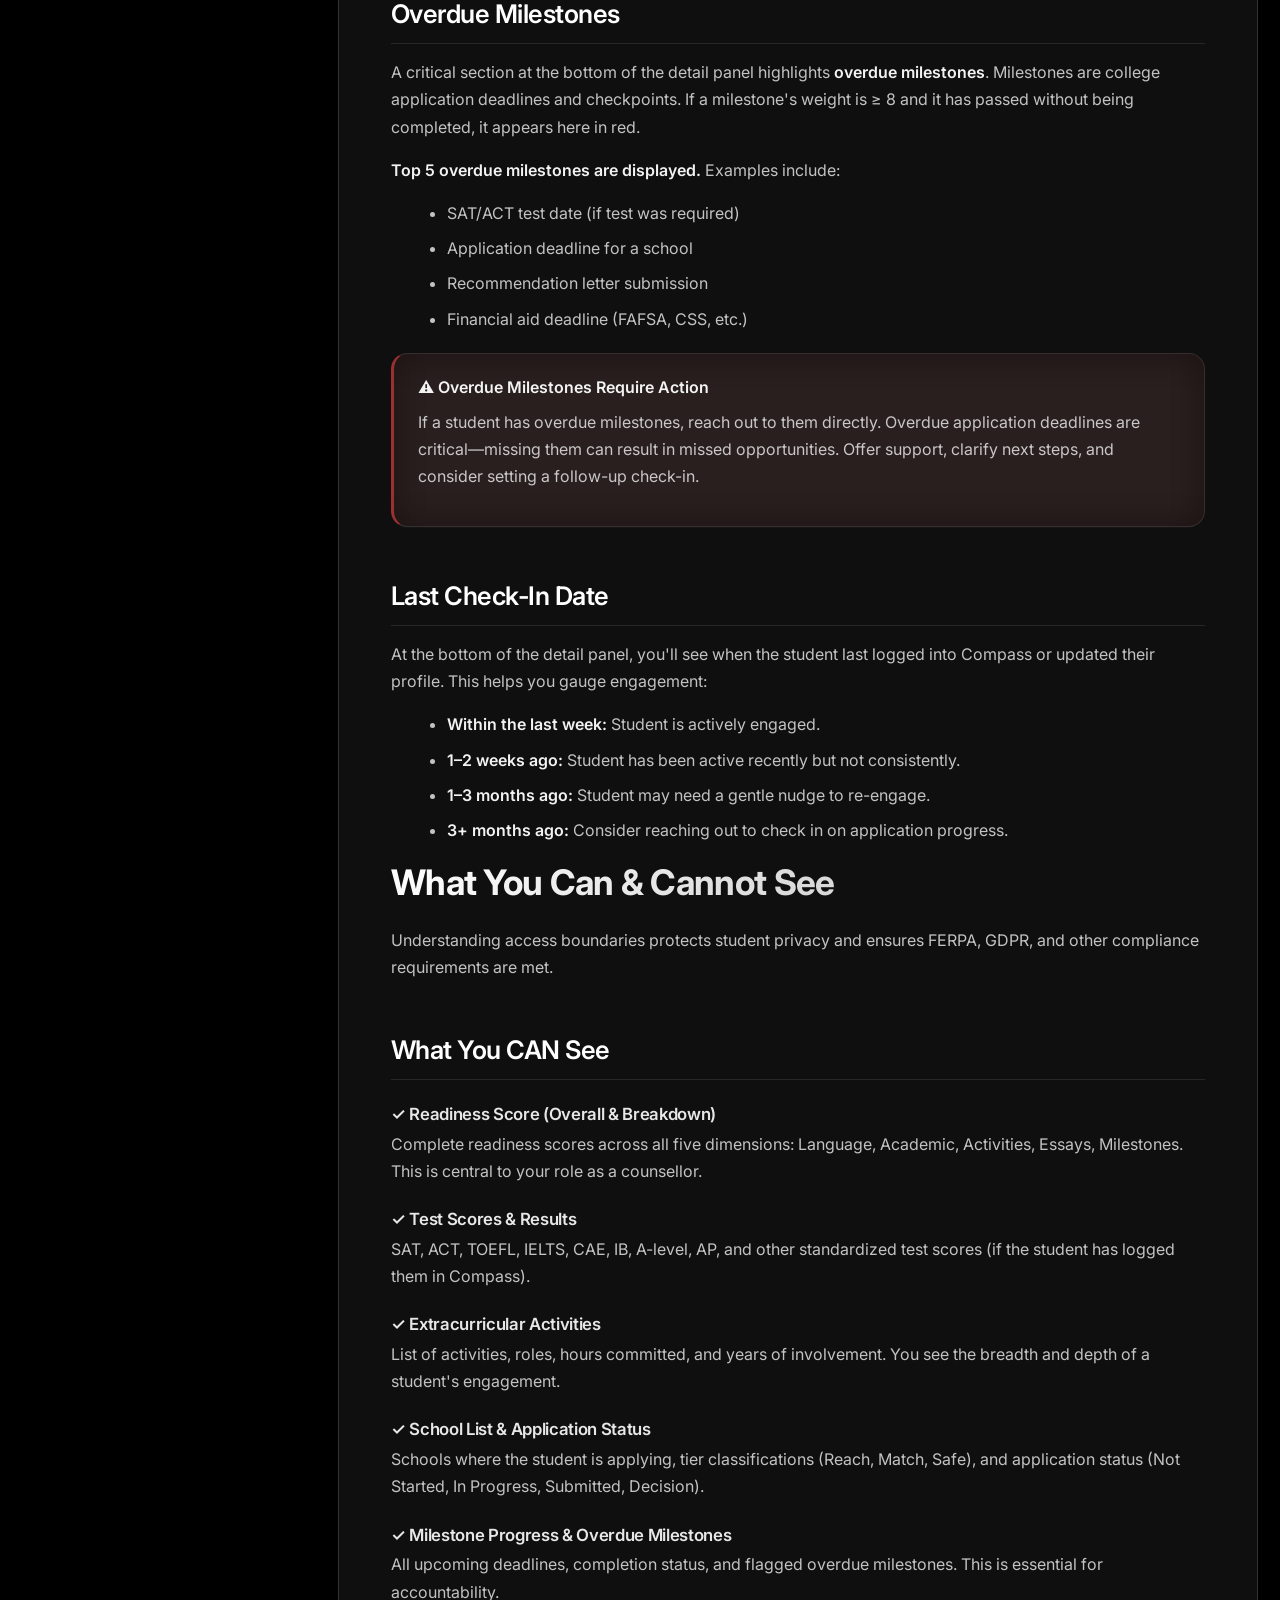
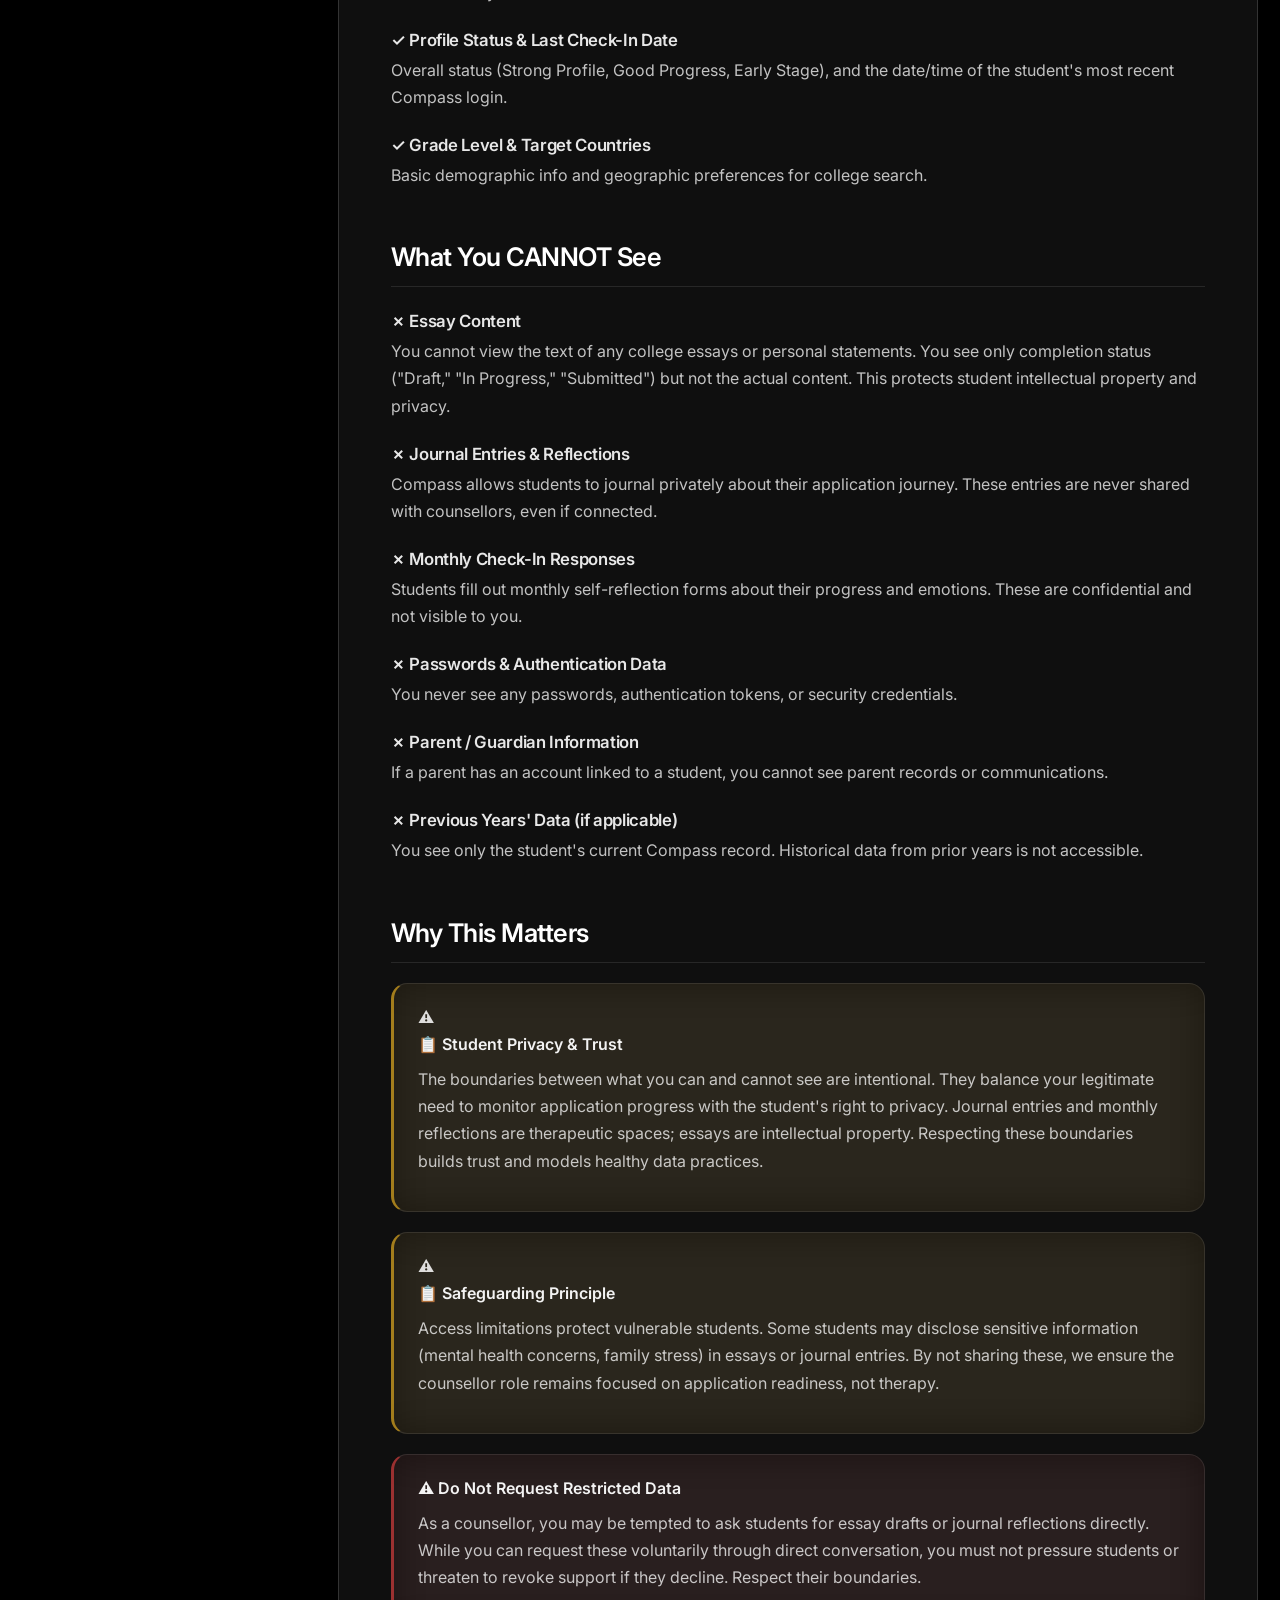
==== commit cf67cfa5: "Update Compass-Counsellor-Manual.html" ====
--- a/Compass-Counsellor-Manual.html
+++ b/Compass-Counsellor-Manual.html
@@ -806,7 +806,7 @@
         <!-- SIDEBAR -->
         <aside class="sidebar">
             <div class="sidebar-header">
-                <img class="logo" src="[data-uri]" alt="Compass Counsellor" style="width:54px;height:54px;border-radius:14px;object-fit:cover;">
+                <img class="logo" src="icons/compass-counsellor.png" alt="Compass Counsellor" style="width:100px;height:100px;border-radius:14px;object-fit:cover;">
                 <div class="logo-subtitle">Compass Counsellor</div>
                 <input type="text" class="search-box" id="searchBox" placeholder="Search manual...">
             </div>
@@ -2747,4 +2747,4 @@
         // Smooth scrolling for internal links (future enhancement)
     </script>
 </body>
-</html>+</html>
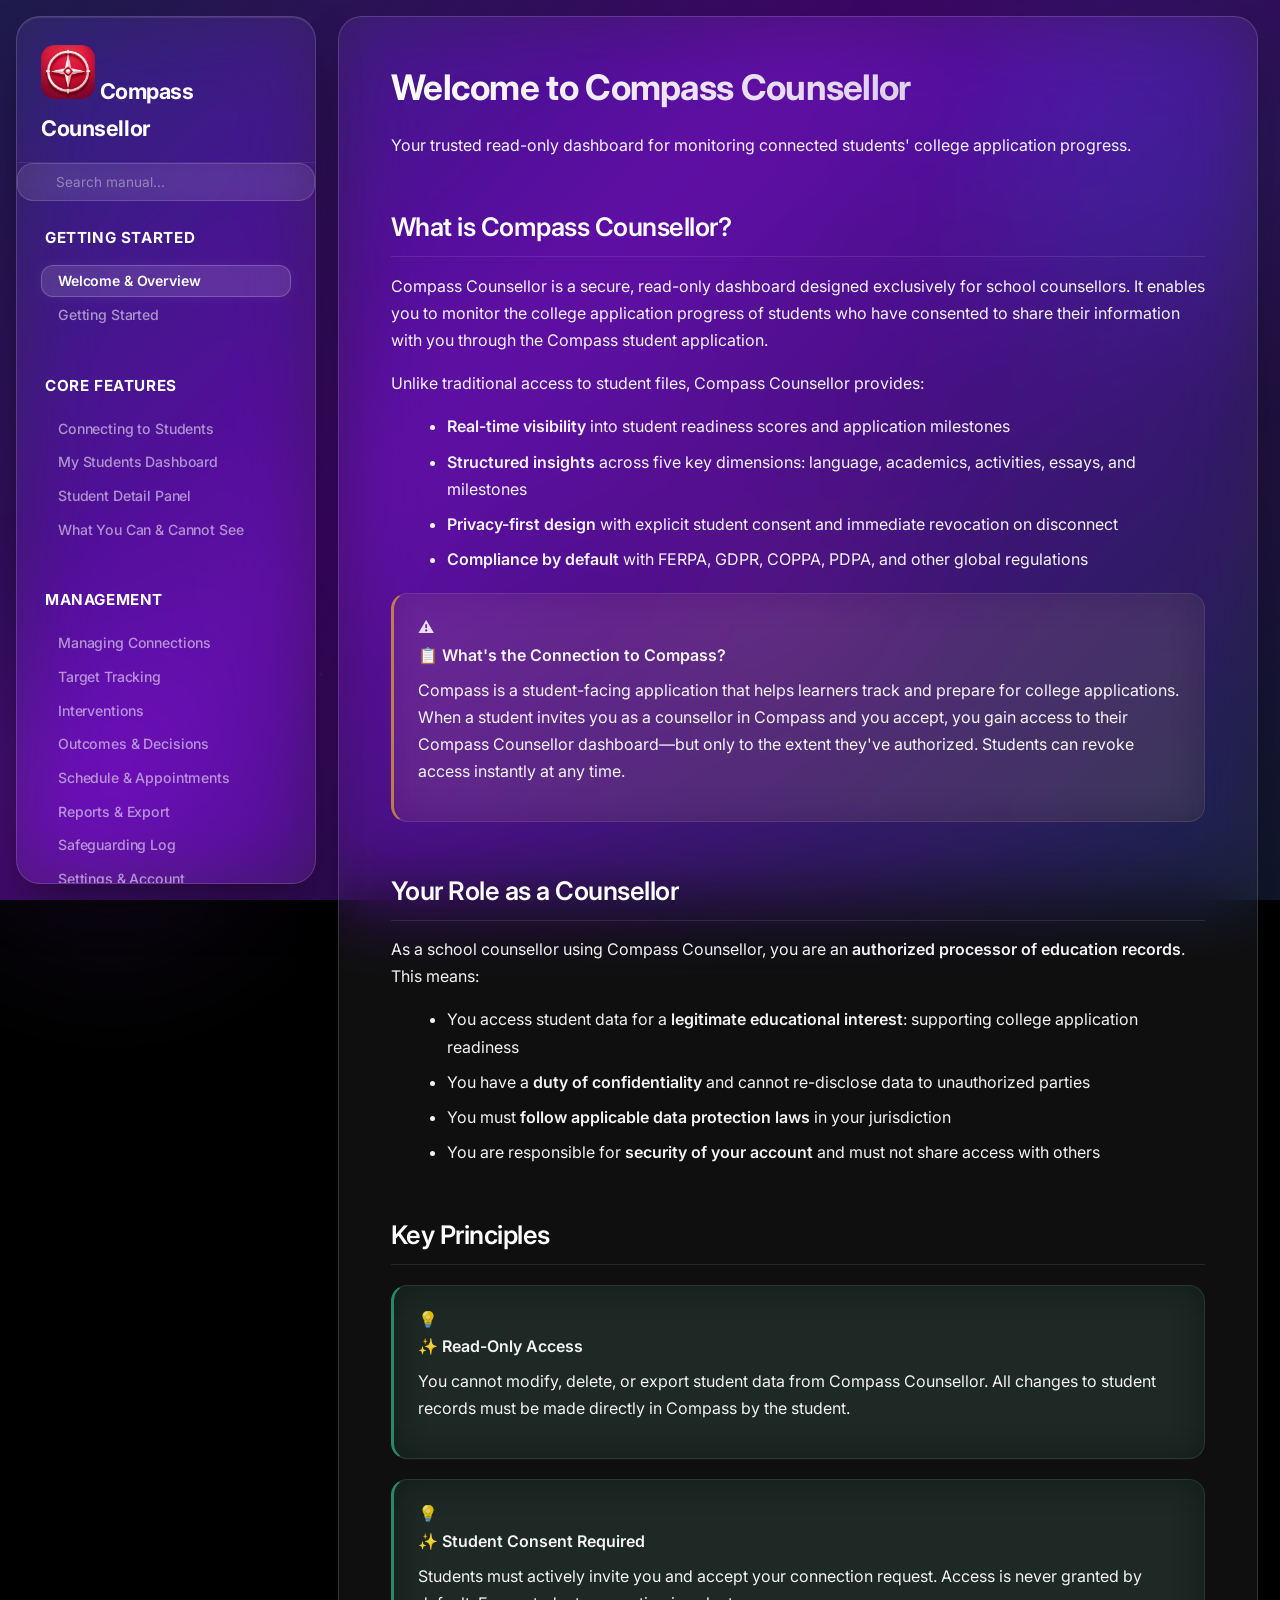
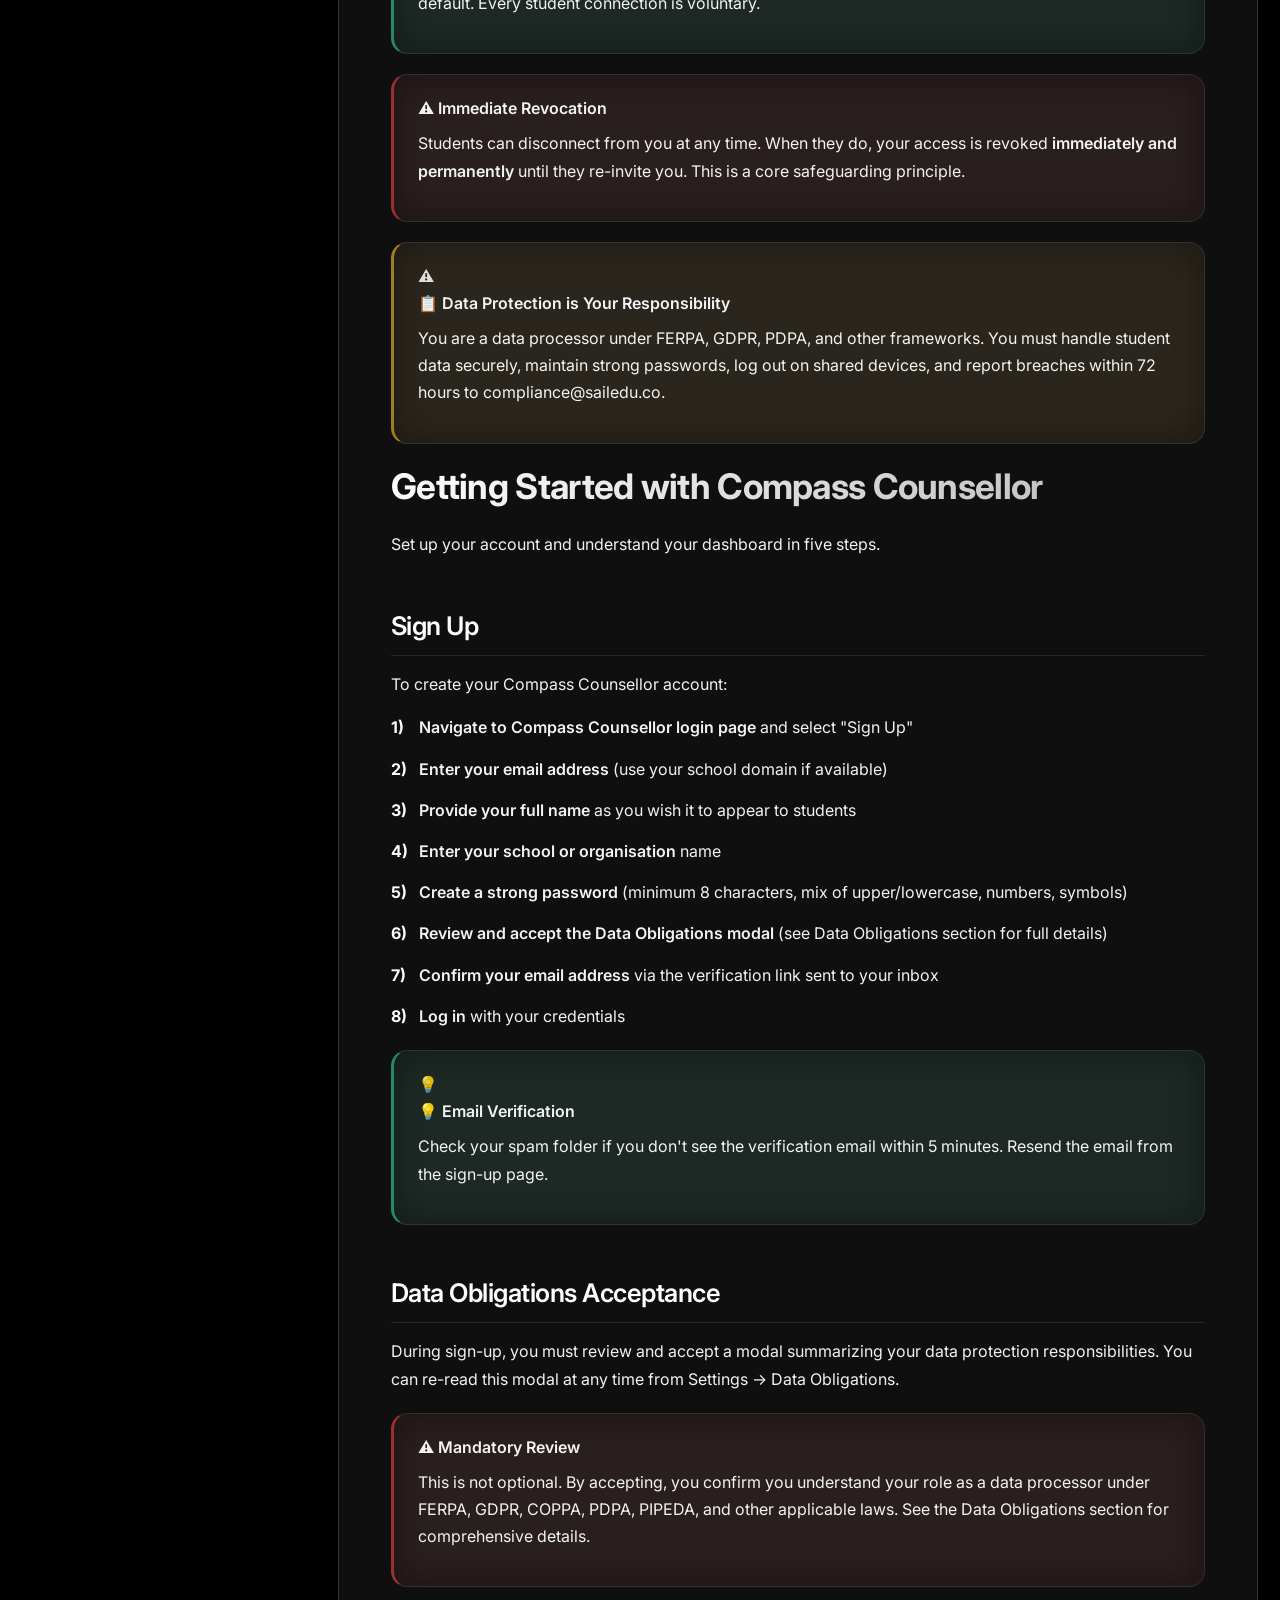
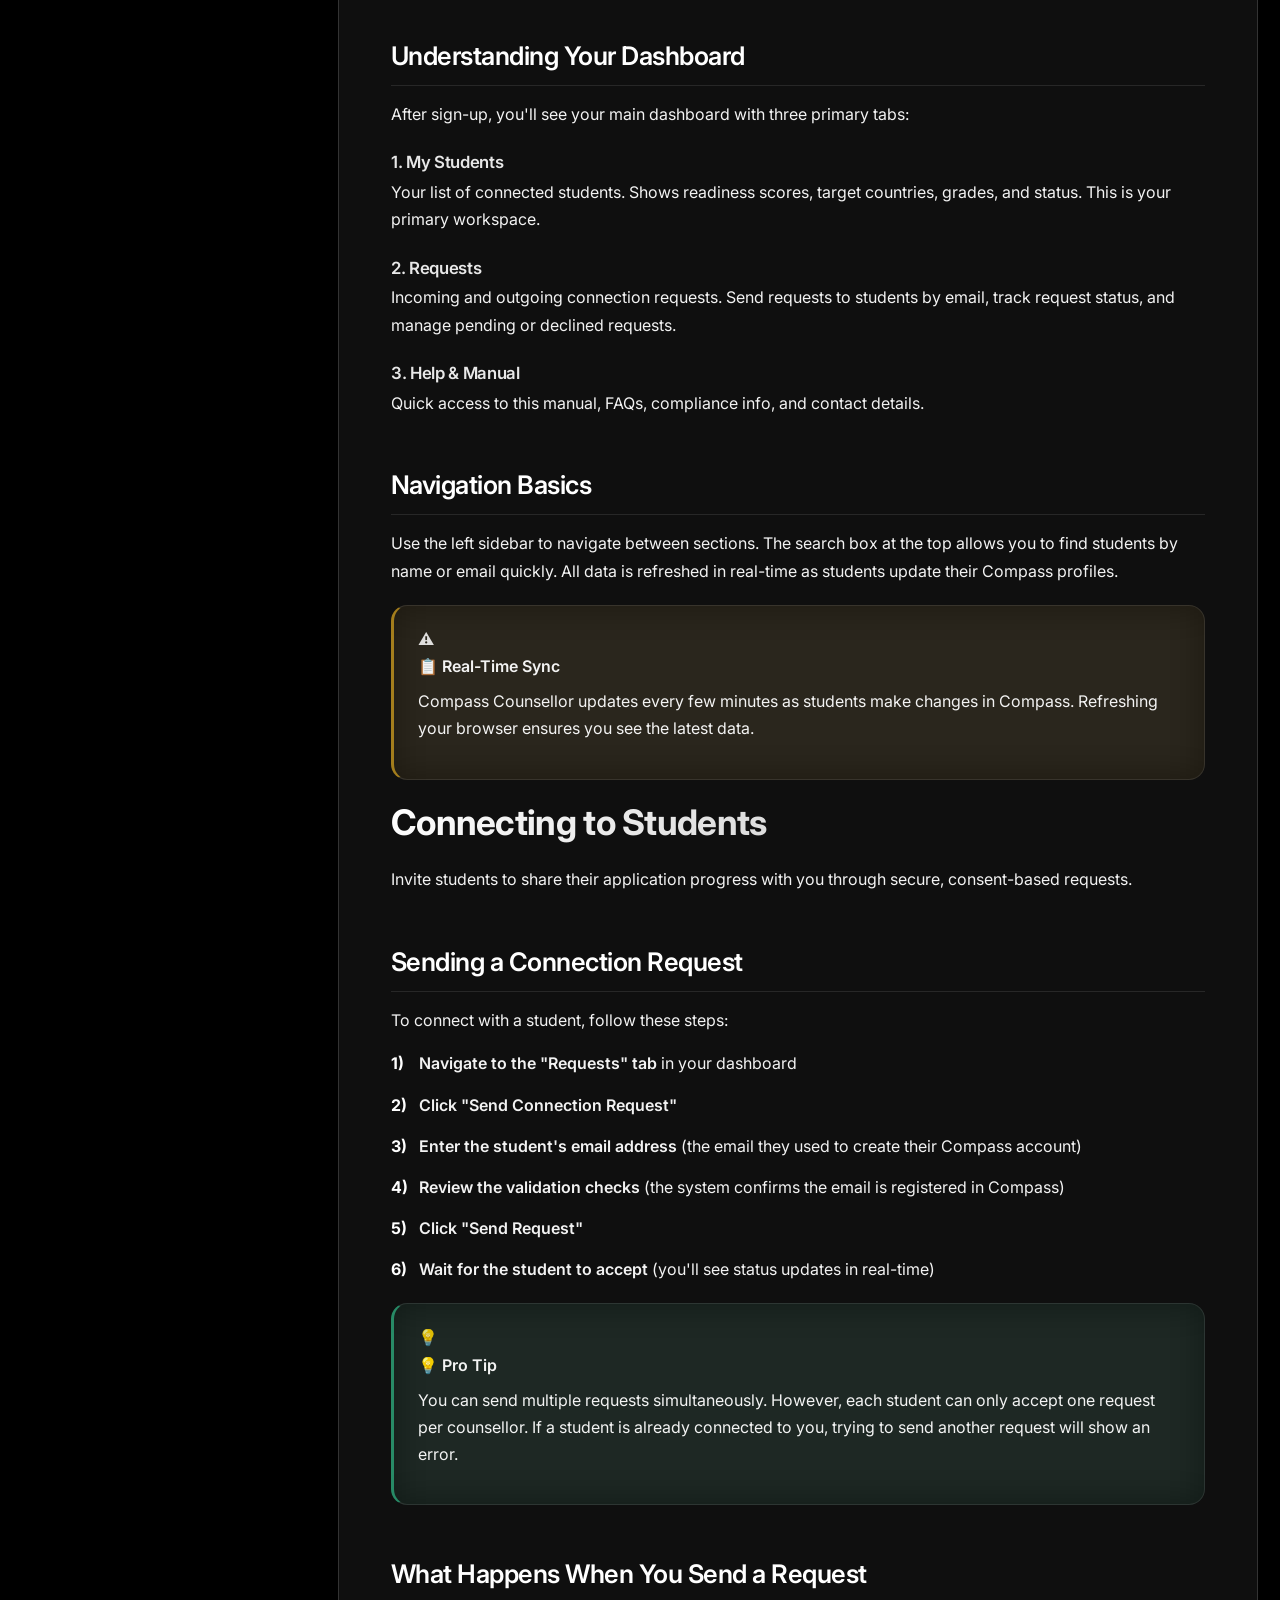
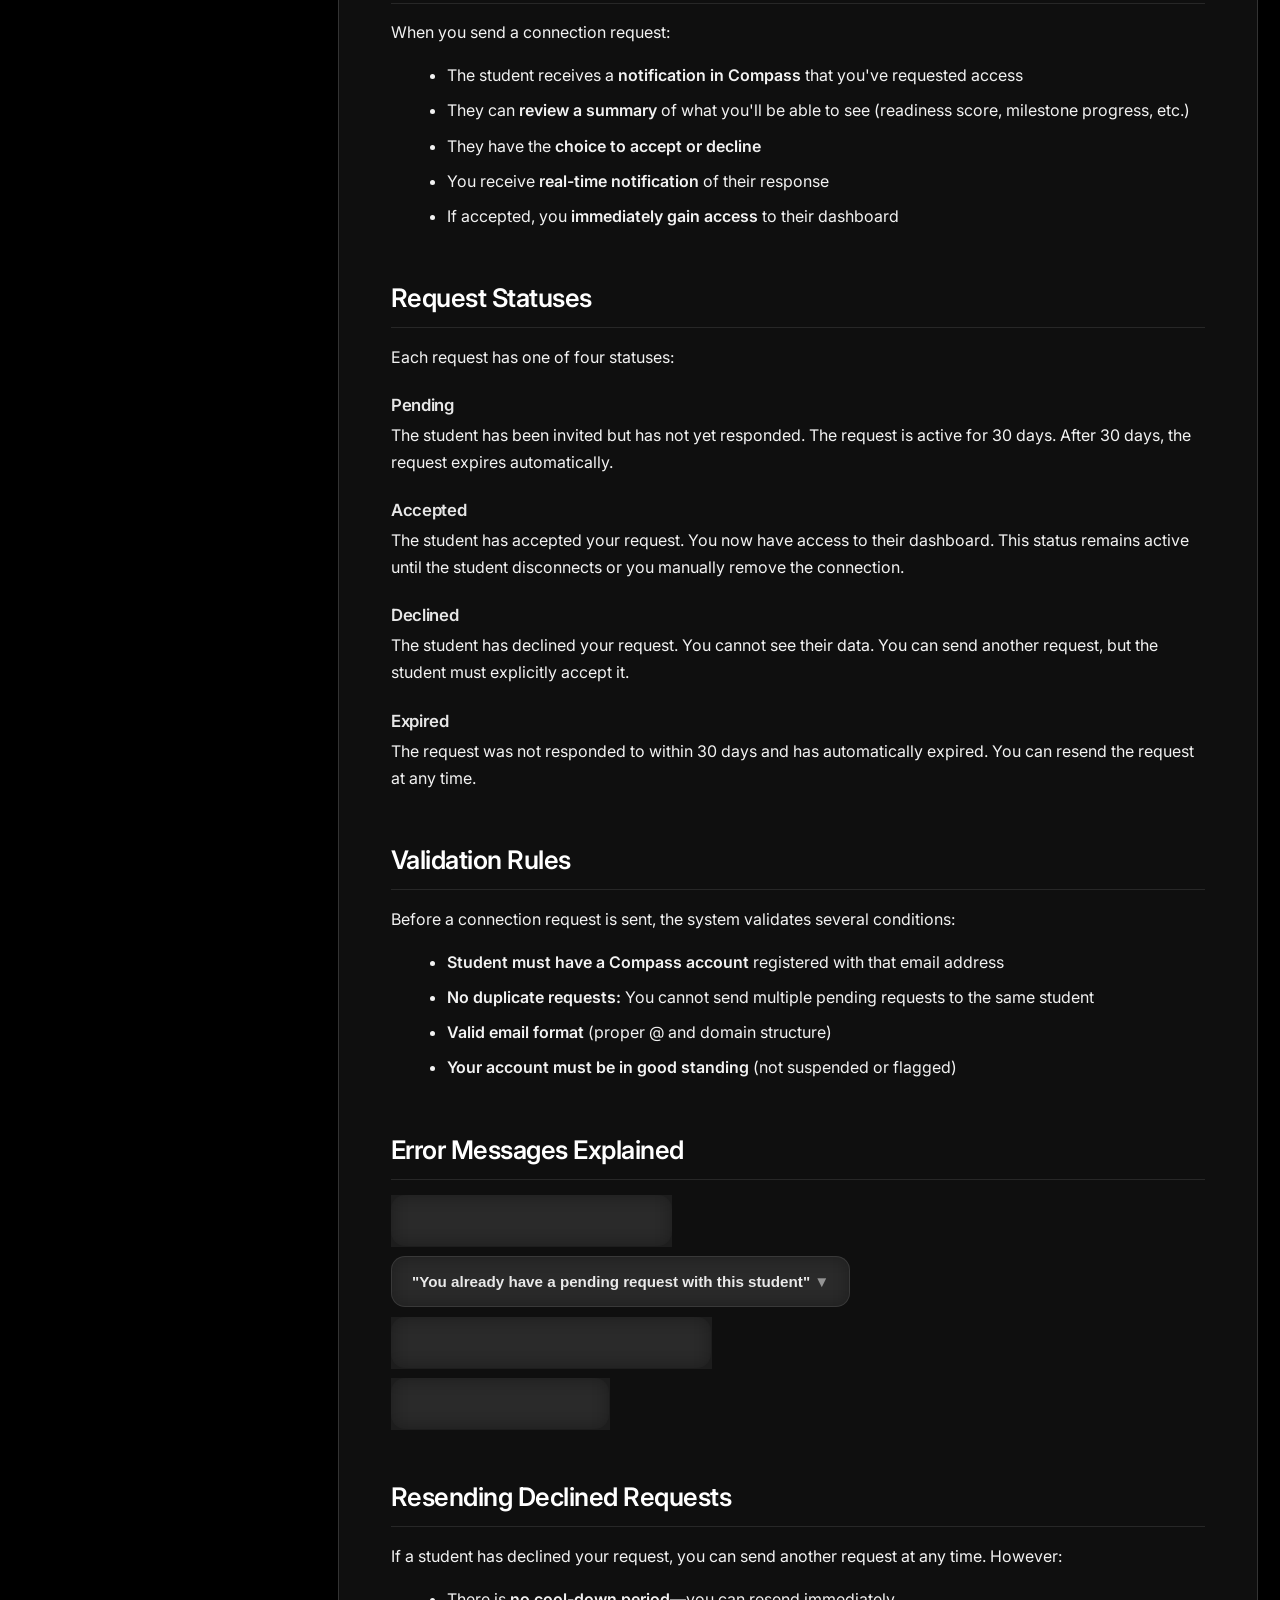
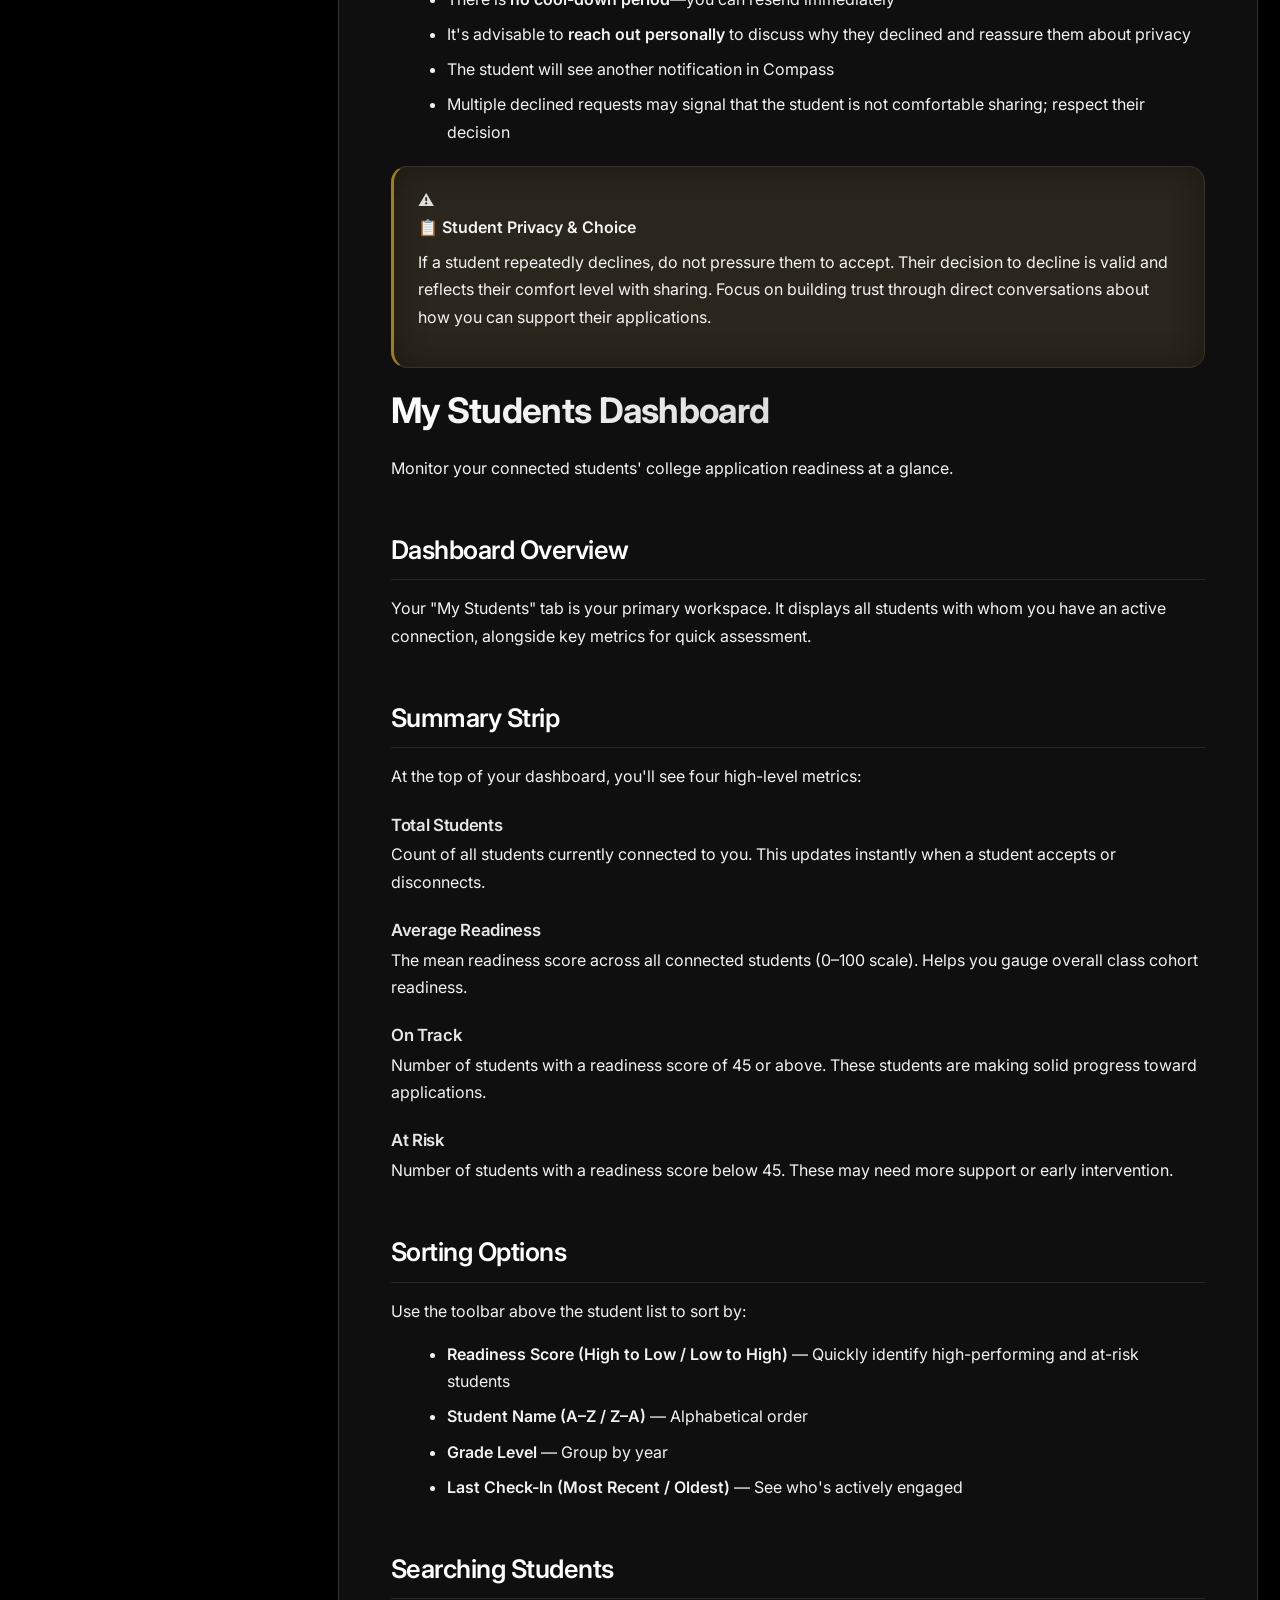
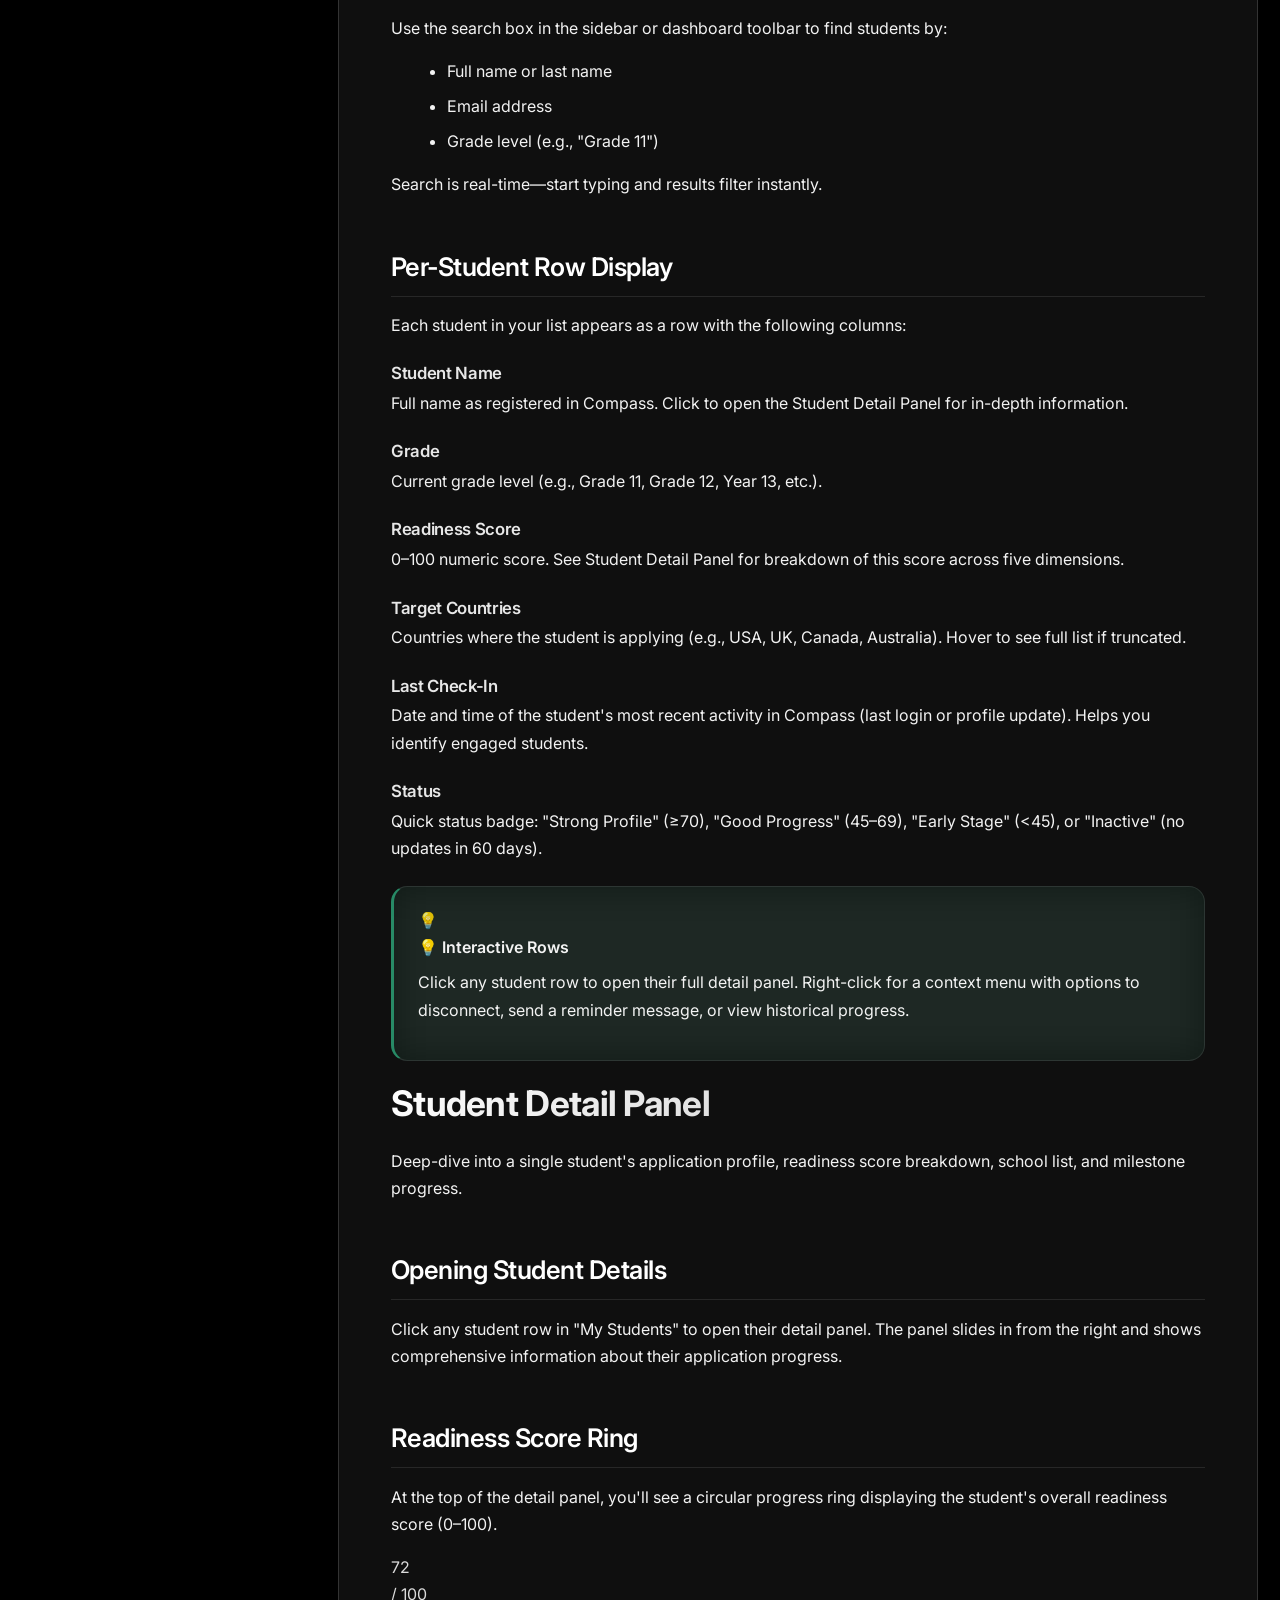
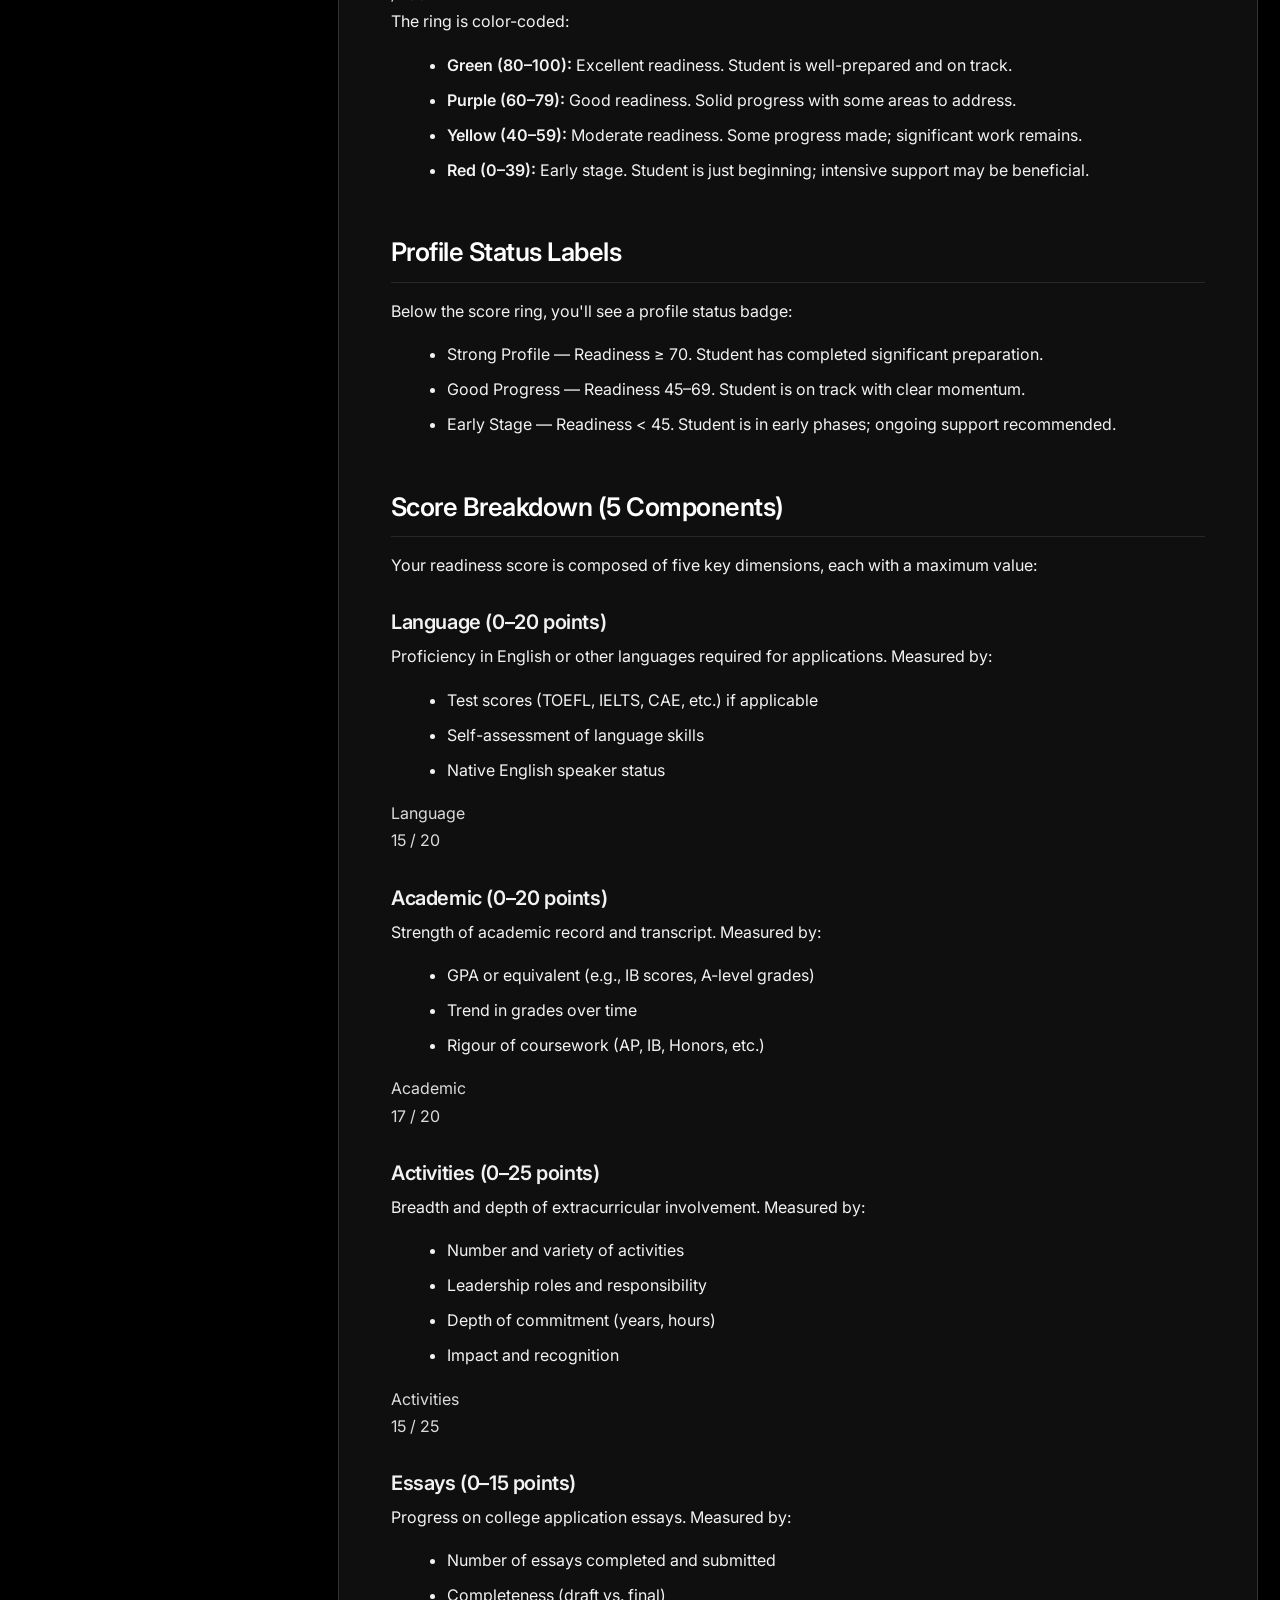
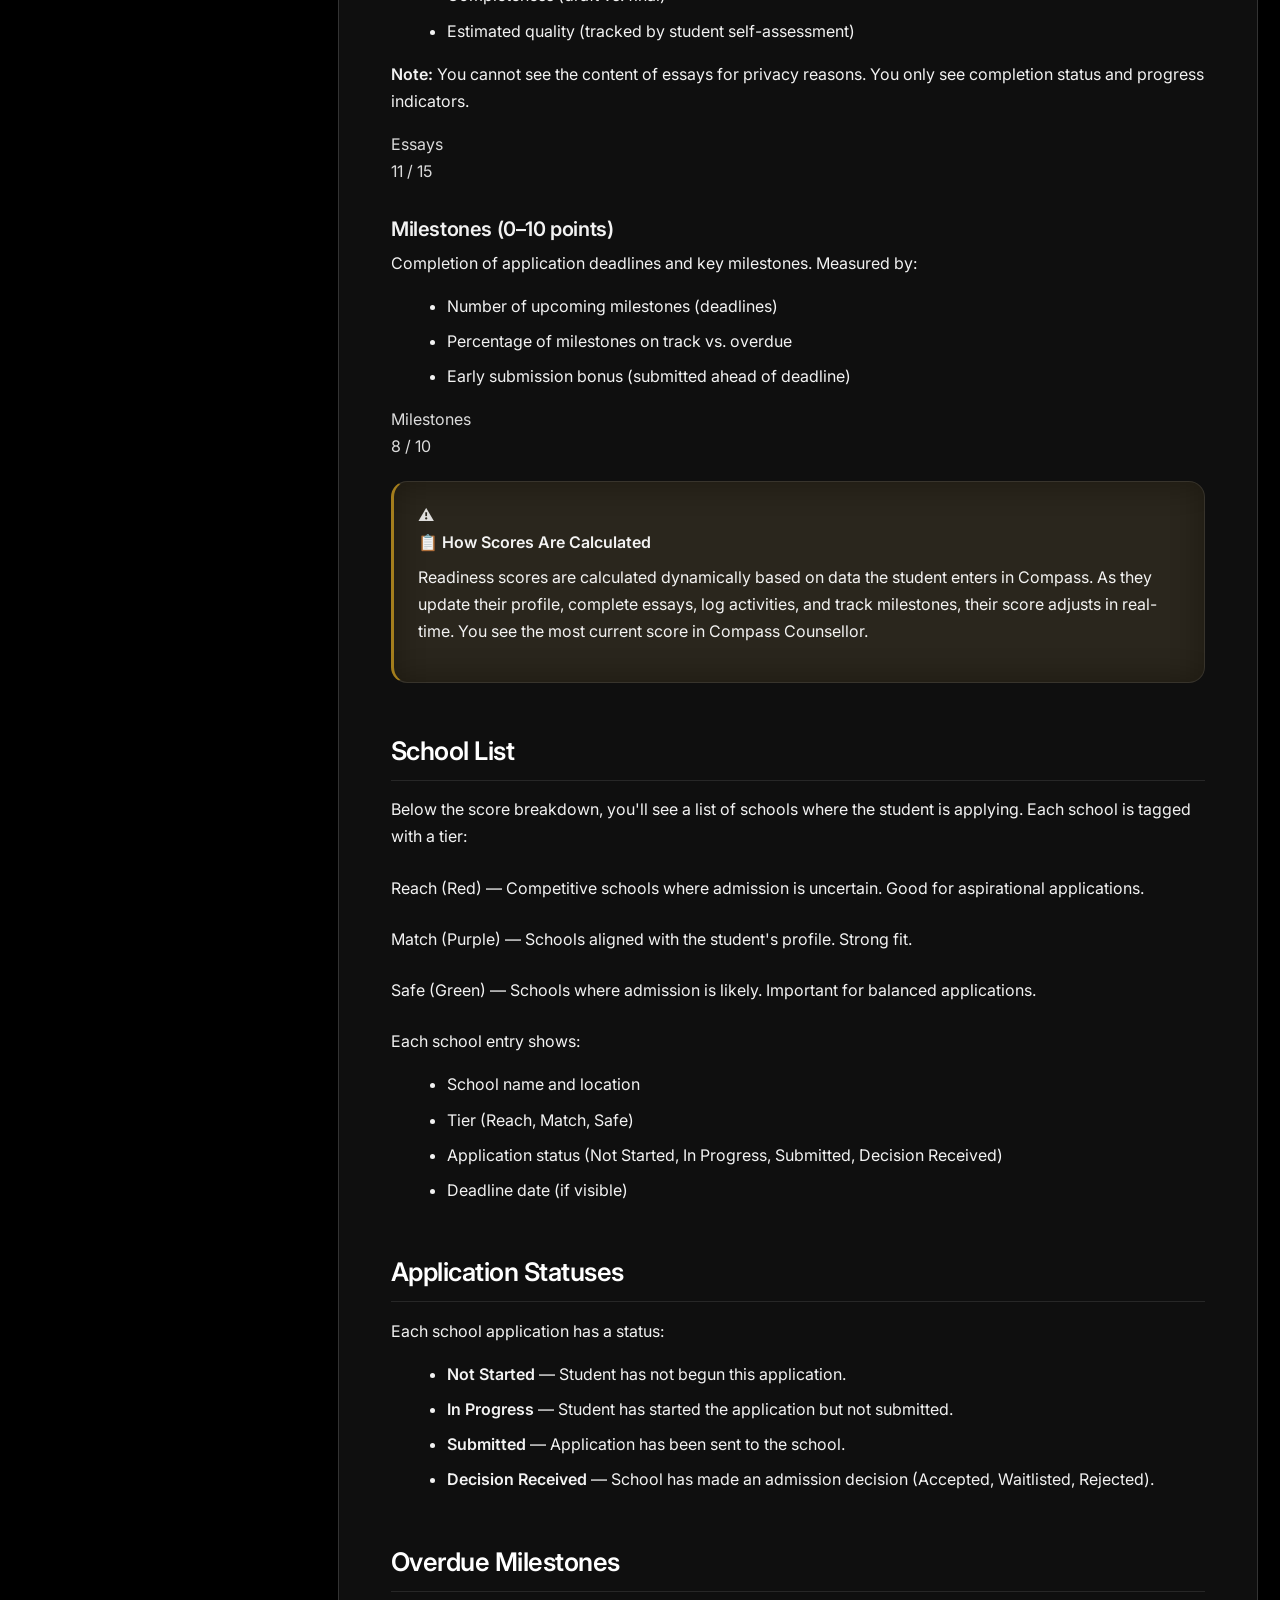
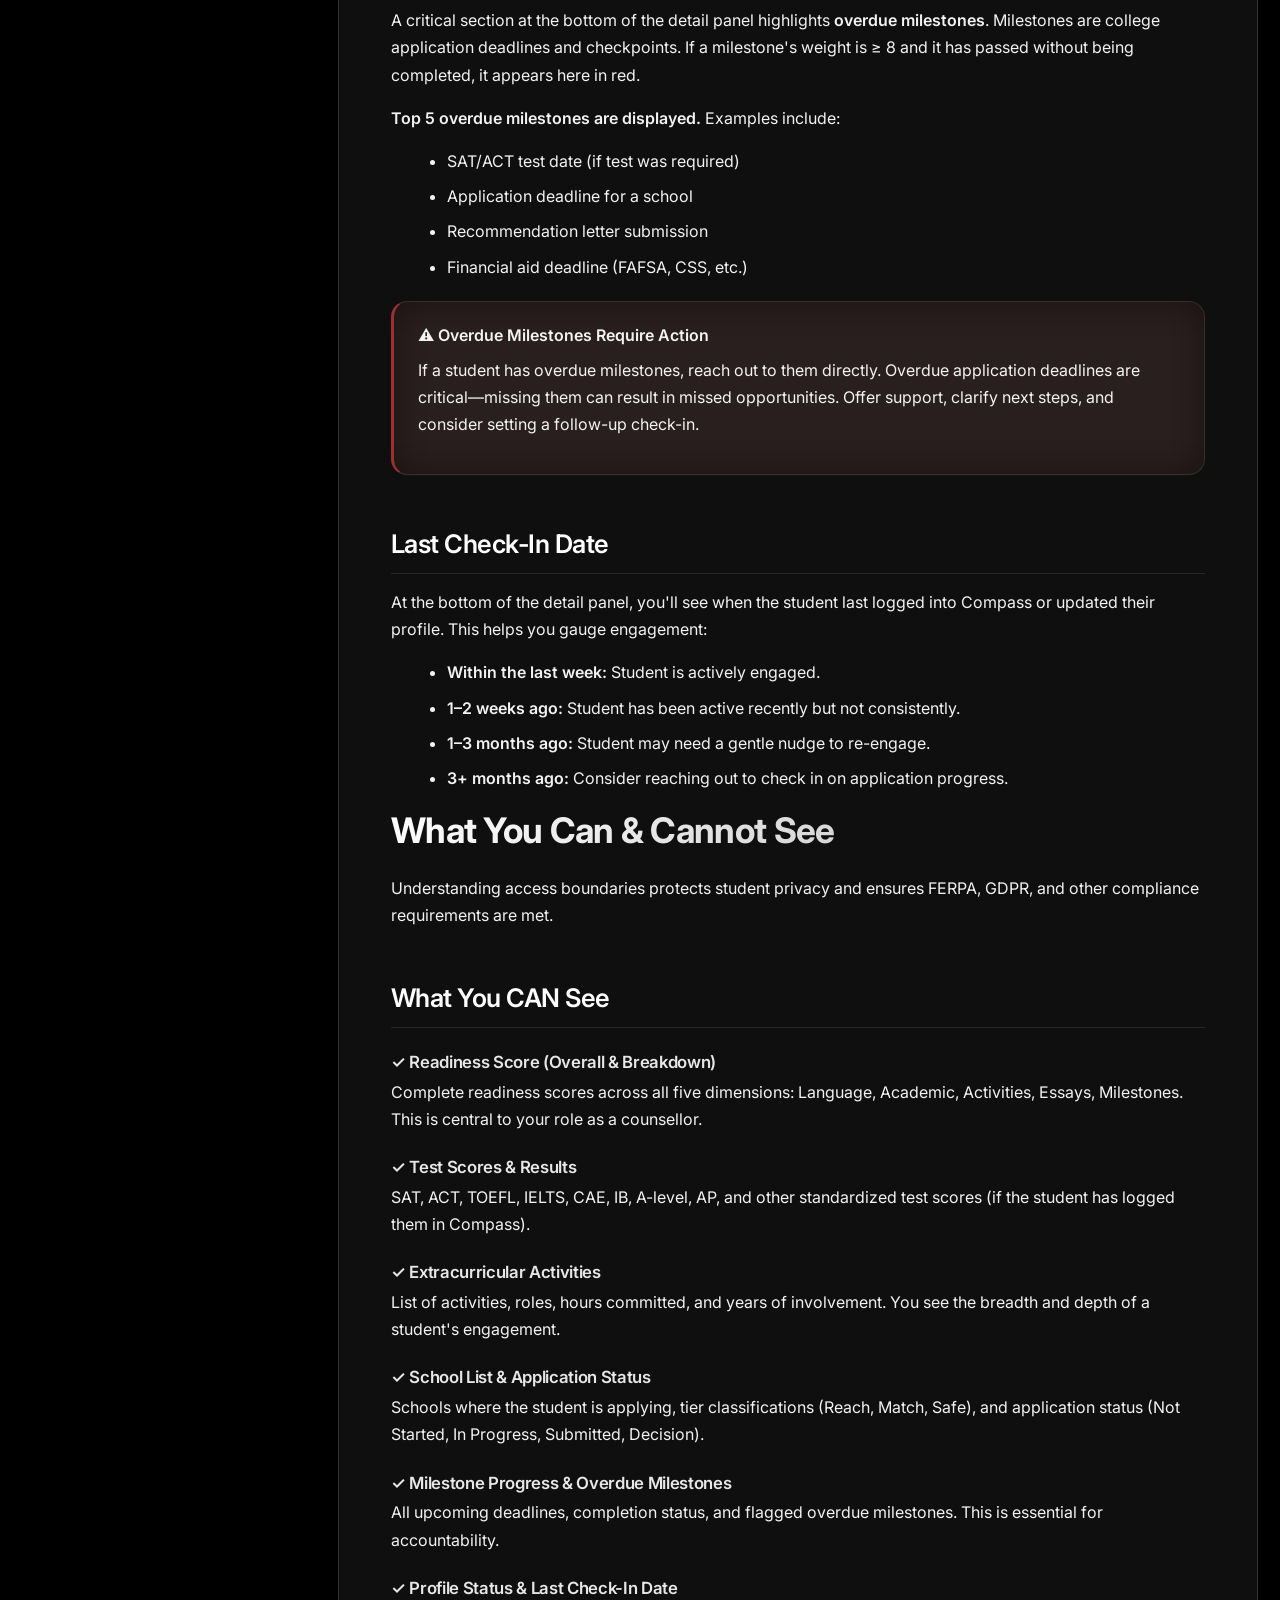
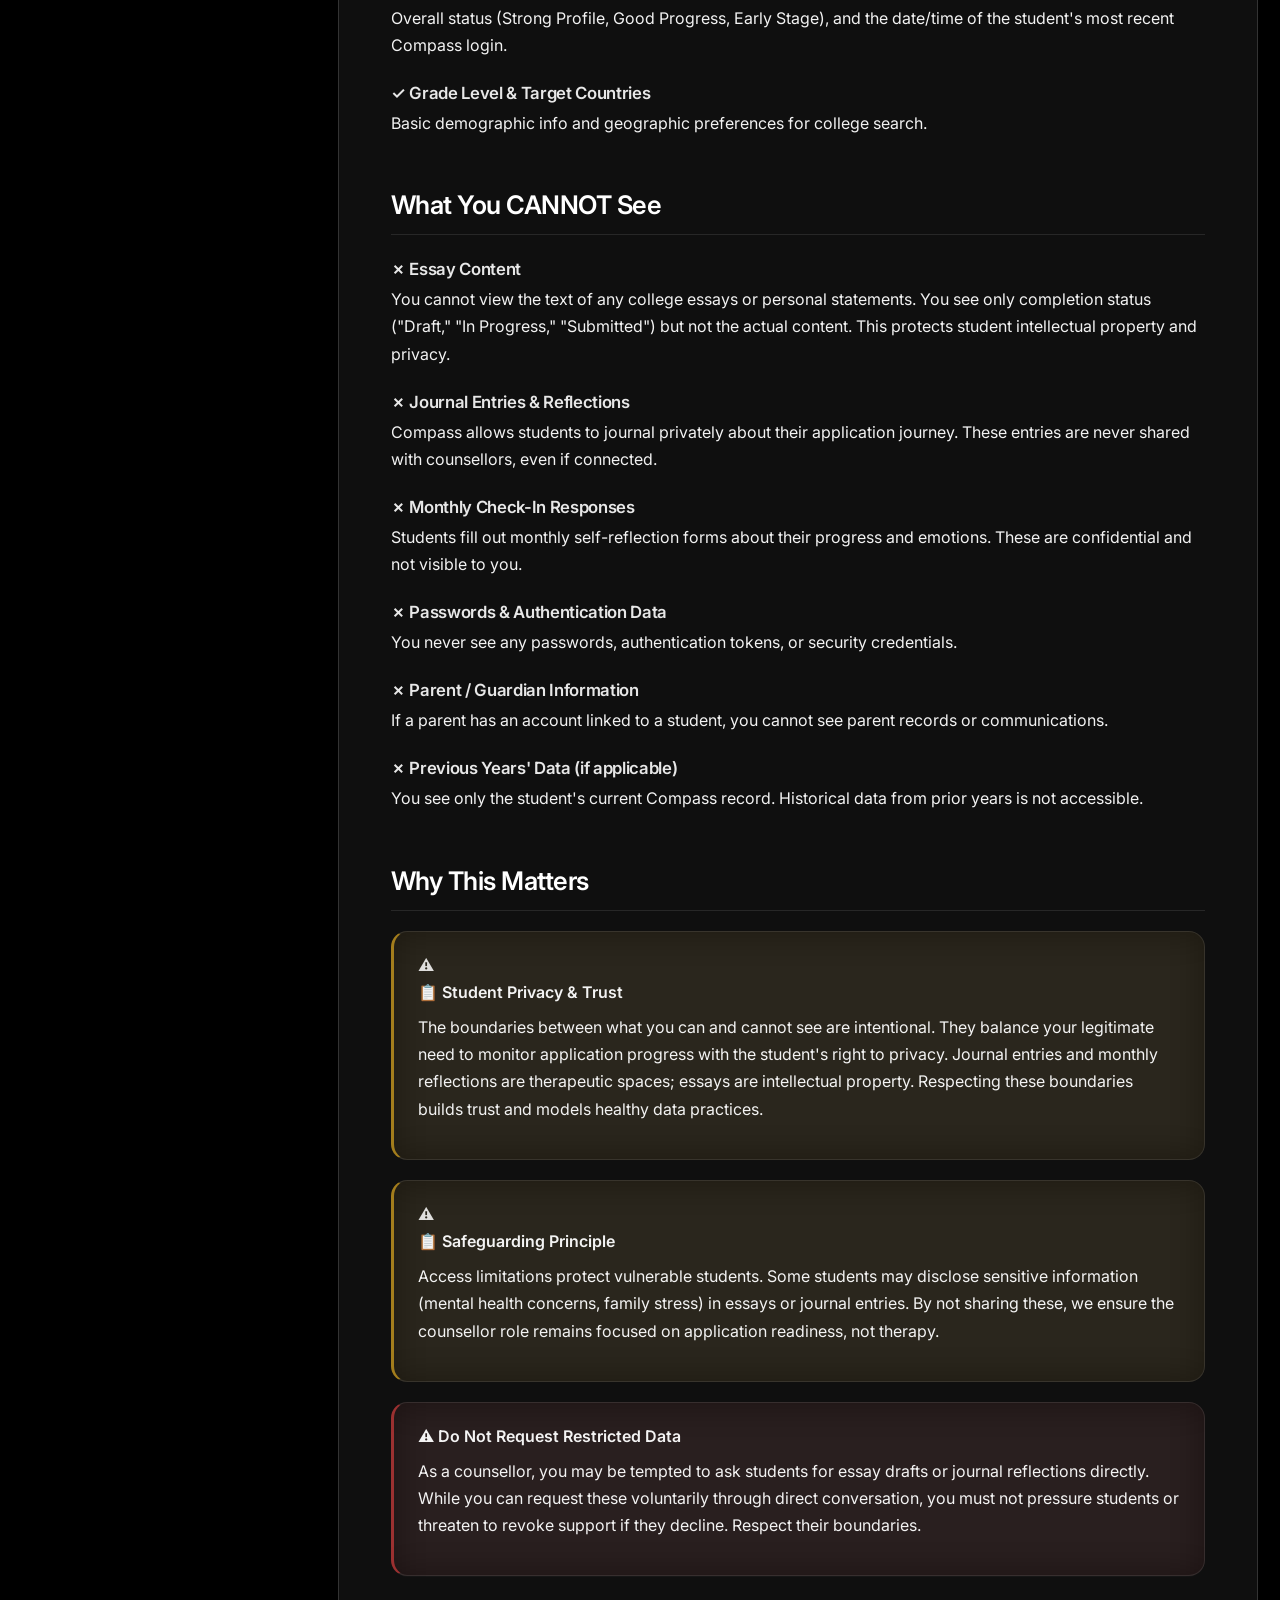
==== commit 264adb23: "Sync deploy folder with Cowork local state - Extract shared CSS into manual-style.css (~20KB stylesh" ====
--- a/Compass-Counsellor-Manual.html
+++ b/Compass-Counsellor-Manual.html
@@ -3,786 +3,9 @@
 <head>
     <meta charset="UTF-8">
     <meta name="viewport" content="width=device-width, initial-scale=1.0">
-    <title>Compass Counsellor Manual - SAIL Education</title>
-    <style>
-@import url('https://fonts.googleapis.com/css2?family=Inter:wght@300;400;500;600;700&display=swap');
-
-/* === ANIMATIONS === */
-@keyframes float-glow {
-  0%, 100% { transform: translateY(0px) translateX(0px); opacity: 0.4; }
-  50% { transform: translateY(-20px) translateX(10px); opacity: 0.8; }
-}
-@keyframes float-delayed-glow {
-  0%, 100% { transform: translateY(0px) translateX(0px); opacity: 0.3; }
-  50% { transform: translateY(-15px) translateX(-10px); opacity: 0.7; }
-}
-@keyframes float-slow-glow {
-  0%, 100% { transform: translateY(0px) translateX(0px); opacity: 0.2; }
-  50% { transform: translateY(-25px) translateX(5px); opacity: 0.6; }
-}
-@keyframes drift {
-  0% { transform: translateX(0px); }
-  100% { transform: translateX(20px); }
-}
-@keyframes orbit {
-  0% { transform: rotate(0deg) translateX(30px) rotate(0deg); }
-  100% { transform: rotate(360deg) translateX(30px) rotate(-360deg); }
-}
-@keyframes breathing {
-  0%, 100% { opacity: 0.15; transform: scale(1); }
-  50% { opacity: 0.25; transform: scale(1.1); }
-}
-@keyframes breathing-delayed {
-  0%, 100% { opacity: 0.2; transform: scale(1); }
-  50% { opacity: 0.3; transform: scale(1.05); }
-}
-@keyframes rotate-slow {
-  0% { transform: rotate(0deg); }
-  100% { transform: rotate(360deg); }
-}
-@keyframes slideInLeft {
-  0% { opacity: 0; transform: translateX(-50px); }
-  100% { opacity: 1; transform: translateX(0); }
-}
-@keyframes slideInDown {
-  0% { opacity: 0; transform: translateY(-30px); }
-  100% { opacity: 1; transform: translateY(0); }
-}
-@keyframes fadeIn {
-  from { opacity: 0; transform: translateY(10px); }
-  to { opacity: 1; transform: translateY(0); }
-}
-@keyframes pulse-glow {
-  0%, 100% { box-shadow: 0 0 5px rgba(255, 255, 255, 0.1); }
-  50% { box-shadow: 0 0 20px rgba(255, 255, 255, 0.2), 0 0 30px rgba(255, 255, 255, 0.1); }
-}
-
-/* === RESET & BASE === */
-* { margin: 0; padding: 0; box-sizing: border-box; }
-
-::-webkit-scrollbar { width: 6px; }
-::-webkit-scrollbar-thumb { background-color: rgba(255,255,255,0.2); border-radius: 10px; }
-::-webkit-scrollbar-track { background: transparent; }
-
-html { scroll-behavior: smooth; }
-
-body {
-  font-family: 'Inter', -apple-system, BlinkMacSystemFont, sans-serif;
-  color: rgba(255,255,255,0.85);
-  background: #000;
-  line-height: 1.7;
-  overflow-x: hidden;
-  min-height: 100vh;
-}
-
-/* === IMMERSIVE BACKGROUND === */
-.immersive-bg {
-  position: fixed;
-  inset: 0;
-  z-index: 0;
-  pointer-events: none;
-}
-
-.immersive-bg .gradient-base {
-  position: absolute;
-  inset: 0;
-  background: linear-gradient(135deg, #1e1b4b 0%, #3b0764 40%, #0f172a 100%);
-}
-
-.immersive-bg .bg-image {
-  position: absolute;
-  inset: 0;
-  background-image: url('https://hoirqrkdgbmvpwutwuwj.supabase.co/storage/v1/object/public/assets/assets/8d0c8cab-aafd-4759-951d-82f748461c75_3840w.jpg');
-  background-size: cover;
-  background-position: center;
-  opacity: 0.4;
-}
-
-/* Floating particles */
-.particle {
-  position: absolute;
-  border-radius: 50%;
-  filter: blur(1px);
-}
-.particle-1 { top: 25%; left: 33%; width: 2px; height: 2px; background: rgba(96,165,250,0.4); animation: float-glow 4s ease-in-out infinite; }
-.particle-2 { top: 75%; right: 25%; width: 1px; height: 1px; background: rgba(167,139,250,0.5); animation: float-delayed-glow 5s ease-in-out infinite; }
-.particle-3 { bottom: 33%; left: 50%; width: 1.5px; height: 1.5px; background: rgba(244,114,182,0.3); animation: float-slow-glow 6s ease-in-out infinite; }
-.particle-4 { top: 50%; right: 33%; width: 1px; height: 1px; background: rgba(34,211,238,0.4); animation: drift 8s ease-in-out infinite alternate; }
-.particle-5 { bottom: 25%; left: 25%; width: 2px; height: 2px; background: rgba(129,140,248,0.3); animation: orbit 15s linear infinite; }
-
-/* Ambient orbs */
-.orb {
-  position: absolute;
-  border-radius: 50%;
-  filter: blur(80px);
-}
-.orb-1 { top: -50px; right: -50px; width: 384px; height: 384px; background: radial-gradient(circle, rgba(59,130,246,0.15), transparent); animation: breathing 4s ease-in-out infinite; }
-.orb-2 { bottom: -50px; left: -50px; width: 320px; height: 320px; background: radial-gradient(circle, rgba(168,85,247,0.2), transparent); animation: breathing-delayed 4s ease-in-out infinite 2s; }
-.orb-3 { top: 50%; left: 50%; width: 256px; height: 256px; background: radial-gradient(circle, rgba(236,72,153,0.1), transparent); animation: rotate-slow 20s linear infinite; }
-
-/* === LAYOUT === */
-.container {
-  display: flex;
-  min-height: 100vh;
-  position: relative;
-  z-index: 1;
-}
-
-/* === GLASS SIDEBAR === */
-.sidebar, aside.sidebar {
-  width: 300px;
-  position: fixed;
-  top: 16px;
-  bottom: 16px;
-  left: 16px;
-  z-index: 100;
-  background: rgba(255,255,255,0.06);
-  -webkit-backdrop-filter: blur(40px) saturate(180%);
-  backdrop-filter: blur(40px) saturate(180%);
-  border-radius: 24px;
-  border: 1px solid rgba(255,255,255,0.15);
-  box-shadow: 0 25px 50px -12px rgba(0,0,0,0.5), inset 0 1px 0 rgba(255,255,255,0.1);
-  overflow-y: auto;
-  overflow-x: hidden;
-  padding: 0;
-  animation: slideInLeft 0.8s ease-out forwards;
-  transition: border-color 0.5s ease;
-  scrollbar-width: thin;
-}
-.sidebar:hover { border-color: rgba(255,255,255,0.25); }
-
-.sidebar-logo, .sidebar-header, .sidebar > div:first-child, .sidebar > h2:first-child {
-  padding: 28px 24px 16px;
-  font-size: 1.35em;
-  font-weight: 700;
-  color: #fff;
-  letter-spacing: -0.02em;
-  border-bottom: 1px solid rgba(255,255,255,0.08);
-  margin: 0;
-  font-family: 'Inter', sans-serif;
-}
-
-.sidebar-header h2, .sidebar-header h1 {
-  font-family: 'Inter', sans-serif;
-  color: #fff;
-  font-size: 1.2em;
-  font-weight: 700;
-  margin: 0;
-  padding: 0;
-  border: none;
-  letter-spacing: -0.02em;
-}
-
-.sidebar-header p, .sidebar-header .version, .sidebar-version {
-  font-size: 0.8em;
-  color: rgba(255,255,255,0.5);
-  margin-top: 2px;
-  font-weight: 400;
-}
-
-/* Sidebar search */
-.sidebar-search, .sidebar .search-container {
-  padding: 12px 20px 16px;
-}
-
-.sidebar-search input, .sidebar input[type="text"], .search-input {
-  width: 100%;
-  padding: 10px 14px 10px 38px;
-  border: 1px solid rgba(255,255,255,0.15);
-  border-radius: 16px;
-  background: rgba(255,255,255,0.08);
-  -webkit-backdrop-filter: blur(20px);
-  backdrop-filter: blur(20px);
-  color: #fff;
-  font-size: 0.85em;
-  font-family: 'Inter', sans-serif;
-  transition: all 0.3s ease;
-  outline: none;
-}
-.sidebar-search input:focus, .sidebar input[type="text"]:focus, .search-input:focus {
-  border-color: rgba(255,255,255,0.35);
-  background: rgba(255,255,255,0.12);
-}
-.sidebar-search input::placeholder, .sidebar input[type="text"]::placeholder, .search-input::placeholder {
-  color: rgba(255,255,255,0.4);
-}
-
-/* Sidebar navigation links - all variants */
-.sidebar-nav, .sidebar-menu, .sidebar nav, .nav-links {
-  display: flex;
-  flex-direction: column;
-  gap: 2px;
-  padding: 8px 12px 20px;
-}
-
-.sidebar-nav a, .sidebar-menu a, .sidebar-menu li a, .sidebar nav a,
-.nav-link, .nav-item, a.nav-link, a.nav-item, button.nav-link {
-  display: block;
-  padding: 10px 16px;
-  color: rgba(255,255,255,0.55);
-  text-decoration: none;
-  transition: all 0.3s ease;
-  border-radius: 12px;
-  cursor: pointer;
-  font-size: 0.88em;
-  font-weight: 500;
-  letter-spacing: -0.01em;
-  border: 1px solid transparent;
-  background: transparent;
-  text-align: left;
-  width: 100%;
-  font-family: 'Inter', sans-serif;
-  line-height: 1.4;
-}
-
-.sidebar-nav a:hover, .sidebar-menu a:hover, .sidebar-menu li a:hover, .sidebar nav a:hover,
-.nav-link:hover, .nav-item:hover, a.nav-link:hover, a.nav-item:hover, button.nav-link:hover {
-  background: rgba(255,255,255,0.08);
-  color: rgba(255,255,255,0.9);
-  border-color: rgba(255,255,255,0.1);
-  transform: scale(1.02);
-}
-
-.sidebar-nav a.active, .sidebar-menu a.active, .sidebar-menu li a.active, .sidebar nav a.active,
-.nav-link.active, .nav-item.active, a.nav-link.active, a.nav-item.active, button.nav-link.active {
-  background: rgba(255,255,255,0.12);
-  color: #fff;
-  border-color: rgba(255,255,255,0.2);
-  font-weight: 600;
-  box-shadow: 0 0 15px rgba(255,255,255,0.05);
-}
-
-/* Sidebar section headings / group titles */
-.nav-section-title, .nav-group, .sidebar h3, .sidebar h4,
-.sidebar-menu > h3, .sidebar-menu > h4 {
-  font-size: 0.7em;
-  font-weight: 600;
-  text-transform: uppercase;
-  letter-spacing: 0.08em;
-  color: rgba(255,255,255,0.35);
-  padding: 18px 16px 6px;
-  margin: 0;
-  border: none;
-  font-family: 'Inter', sans-serif;
-}
-
-.nav-section {
-  margin-bottom: 4px;
-}
-
-/* Sidebar list items without bullets */
-.sidebar-menu ul, .sidebar-menu ol, .sidebar nav ul, .sidebar nav ol {
-  list-style: none;
-  padding: 0;
-  margin: 0;
-}
-
-/* === MAIN CONTENT AREA === */
-.main-wrapper {
-  margin-left: 332px;
-  flex: 1;
-  min-height: 100vh;
-  padding: 16px 16px 16px 0;
-}
-
-.main-content, main.main-content {
-  background: rgba(255,255,255,0.06);
-  -webkit-backdrop-filter: blur(40px) saturate(180%);
-  backdrop-filter: blur(40px) saturate(180%);
-  border-radius: 24px;
-  border: 1px solid rgba(255,255,255,0.15);
-  box-shadow: 0 25px 50px -12px rgba(0,0,0,0.4);
-  max-width: 920px;
-  margin: 0 auto;
-  padding: 48px 52px;
-  min-height: calc(100vh - 32px);
-  transition: border-color 0.5s ease;
-  animation: fadeIn 0.6s ease-out forwards;
-}
-.main-content:hover { border-color: rgba(255,255,255,0.25); }
-
-/* === CONTENT SECTIONS === */
-.content-section { display: none; animation: fadeIn 0.4s ease-out; }
-.content-section.active { display: block; }
-
-/* === TYPOGRAPHY === */
-h1, h2, h3, h4, h5, h6 {
-  font-family: 'Inter', sans-serif;
-  color: #fff;
-  letter-spacing: -0.02em;
-  line-height: 1.3;
-}
-
-h1 {
-  font-size: 2.2em;
-  font-weight: 700;
-  margin-top: 0;
-  margin-bottom: 0.6em;
-  background: linear-gradient(135deg, #fff 0%, rgba(255,255,255,0.7) 100%);
-  -webkit-background-clip: text;
-  -webkit-text-fill-color: transparent;
-  background-clip: text;
-}
-
-h2 {
-  font-size: 1.6em;
-  font-weight: 600;
-  margin-top: 2em;
-  margin-bottom: 0.6em;
-  padding-bottom: 0.5em;
-  border-bottom: 1px solid rgba(255,255,255,0.1);
-  color: #fff;
-  /* Override gradient text for h2 */
-  background: none;
-  -webkit-text-fill-color: #fff;
-}
-
-h3 {
-  font-size: 1.25em;
-  font-weight: 600;
-  margin-top: 1.5em;
-  margin-bottom: 0.4em;
-  color: rgba(255,255,255,0.95);
-}
-
-h4 {
-  font-size: 1.05em;
-  font-weight: 600;
-  margin-top: 1.2em;
-  margin-bottom: 0.3em;
-  color: rgba(255,255,255,0.9);
-}
-
-p {
-  margin-bottom: 1em;
-  color: rgba(255,255,255,0.75);
-}
-
-a { color: rgba(147,197,253,0.9); text-decoration: none; transition: color 0.3s; }
-a:hover { color: #fff; }
-
-strong, b { color: rgba(255,255,255,0.95); font-weight: 600; }
-
-code {
-  background: rgba(255,255,255,0.08);
-  padding: 2px 8px;
-  border-radius: 6px;
-  font-size: 0.9em;
-  color: rgba(196,181,253,0.9);
-}
-
-ul, ol {
-  padding-left: 1.5em;
-  margin-bottom: 1em;
-  color: rgba(255,255,255,0.75);
-}
-
-li { margin-bottom: 0.5em; }
-
-/* === STYLED BOXES (tip, note, ai, warning, milestone) === */
-.box {
-  padding: 20px 24px;
-  margin: 20px 0;
-  border-radius: 16px;
-  border-left: 3px solid;
-  background: rgba(255,255,255,0.04);
-  -webkit-backdrop-filter: blur(20px);
-  backdrop-filter: blur(20px);
-  border: 1px solid rgba(255,255,255,0.1);
-  position: relative;
-}
-
-.box-title {
-  font-weight: 600;
-  color: rgba(255,255,255,0.95);
-  margin-bottom: 8px;
-}
-
-.box-tip, .box.tip {
-  border-left: 3px solid rgba(52,211,153,0.6);
-  background: rgba(52,211,153,0.06);
-}
-.box-tip::before, .box.tip::before { content: "💡 "; font-weight: bold; }
-
-.box-note, .box.note {
-  border-left: 3px solid rgba(251,191,36,0.6);
-  background: rgba(251,191,36,0.06);
-}
-.box-note::before, .box.note::before { content: "⚠️ "; font-weight: bold; }
-
-.box-ai, .box.ai-feature {
-  background: linear-gradient(135deg, rgba(99,102,241,0.15), rgba(168,85,247,0.15));
-  border-left: 3px solid rgba(168,85,247,0.6);
-  border: 1px solid rgba(168,85,247,0.2);
-}
-.box-ai::before, .box.ai-feature::before { content: "🤖 "; font-weight: bold; }
-.box-ai a { color: rgba(251,191,36,0.9); }
-
-.box.warning {
-  border-left: 3px solid rgba(239,68,68,0.6);
-  background: rgba(239,68,68,0.06);
-}
-
-.box.milestone {
-  border-left: 3px solid rgba(59,130,246,0.6);
-  background: rgba(59,130,246,0.06);
-}
-
-/* === STEPS === */
-.steps {
-  list-style: none;
-  padding: 0;
-  counter-reset: step-counter;
-}
-
-.steps li {
-  margin: 18px 0;
-  padding-left: 54px;
-  position: relative;
-  color: rgba(255,255,255,0.75);
-}
-
-.steps li::before {
-  content: counter(step-counter);
-  counter-increment: step-counter;
-  position: absolute;
-  left: 0;
-  top: -1px;
-  width: 36px;
-  height: 36px;
-  background: rgba(255,255,255,0.1);
-  -webkit-backdrop-filter: blur(10px);
-  backdrop-filter: blur(10px);
-  border: 1px solid rgba(255,255,255,0.2);
-  color: #fff;
-  border-radius: 50%;
-  display: flex;
-  align-items: center;
-  justify-content: center;
-  font-weight: 600;
-  font-size: 0.9em;
-}
-
-/* === CHECKLISTS === */
-.checklist {
-  list-style: none;
-  padding: 0;
-}
-
-.checklist li {
-  padding: 10px 0 10px 32px;
-  position: relative;
-  color: rgba(255,255,255,0.75);
-}
-
-.checklist li::before {
-  content: "✓";
-  position: absolute;
-  left: 0;
-  color: rgba(52,211,153,0.8);
-  font-weight: bold;
-  font-size: 1.2em;
-}
-
-/* === TABLES === */
-table {
-  width: 100%;
-  border-collapse: separate;
-  border-spacing: 0;
-  margin: 20px 0;
-  font-size: 0.9em;
-  border-radius: 16px;
-  overflow: hidden;
-  border: 1px solid rgba(255,255,255,0.1);
-}
-
-th {
-  background: rgba(255,255,255,0.08);
-  color: rgba(255,255,255,0.95);
-  padding: 14px 16px;
-  text-align: left;
-  font-weight: 600;
-  font-size: 0.85em;
-  text-transform: uppercase;
-  letter-spacing: 0.04em;
-  border-bottom: 1px solid rgba(255,255,255,0.1);
-}
-
-td {
-  padding: 12px 16px;
-  border-bottom: 1px solid rgba(255,255,255,0.06);
-  color: rgba(255,255,255,0.7);
-}
-
-tr:hover td {
-  background: rgba(255,255,255,0.03);
-}
-
-tr:last-child td {
-  border-bottom: none;
-}
-
-/* === ROLE BADGES === */
-.role-super-admin { color: rgba(56,189,248,0.9); font-weight: 600; }
-.role-admin { color: rgba(248,113,113,0.9); font-weight: 600; }
-.role-dept-head { color: rgba(167,139,250,0.9); font-weight: 600; }
-.role-teacher { color: rgba(52,211,153,0.9); font-weight: 600; }
-.role-student { color: rgba(129,140,248,0.9); font-weight: 600; }
-.role-parent { color: rgba(148,163,184,0.9); font-weight: 600; }
-
-.role-badge {
-  display: inline-block;
-  padding: 4px 10px;
-  border-radius: 8px;
-  font-size: 0.82em;
-  font-weight: 600;
-  margin-right: 5px;
-  border: 1px solid rgba(255,255,255,0.1);
-}
-
-.role-badge.super-admin { background: rgba(56,189,248,0.12); color: rgba(56,189,248,0.9); border-color: rgba(56,189,248,0.2); }
-.role-badge.admin { background: rgba(248,113,113,0.12); color: rgba(248,113,113,0.9); border-color: rgba(248,113,113,0.2); }
-.role-badge.dept-head { background: rgba(167,139,250,0.12); color: rgba(167,139,250,0.9); border-color: rgba(167,139,250,0.2); }
-.role-badge.teacher { background: rgba(52,211,153,0.12); color: rgba(52,211,153,0.9); border-color: rgba(52,211,153,0.2); }
-.role-badge.student { background: rgba(129,140,248,0.12); color: rgba(129,140,248,0.9); border-color: rgba(129,140,248,0.2); }
-.role-badge.parent { background: rgba(148,163,184,0.12); color: rgba(148,163,184,0.9); border-color: rgba(148,163,184,0.2); }
-
-/* === COLLAPSIBLE === */
-.collapsible {
-  background: rgba(255,255,255,0.06);
-  color: rgba(255,255,255,0.9);
-  cursor: pointer;
-  padding: 16px 20px;
-  border: 1px solid rgba(255,255,255,0.1);
-  border-radius: 14px;
-  margin: 10px 0;
-  font-weight: 600;
-  font-size: 0.95em;
-  transition: all 0.3s ease;
-  display: flex;
-  justify-content: space-between;
-  align-items: center;
-  -webkit-backdrop-filter: blur(10px);
-  backdrop-filter: blur(10px);
-}
-
-.collapsible:hover {
-  background: rgba(255,255,255,0.1);
-  border-color: rgba(255,255,255,0.2);
-  transform: scale(1.01);
-}
-
-.collapsible.active {
-  background: rgba(255,255,255,0.12);
-  border-color: rgba(255,255,255,0.25);
-  box-shadow: 0 0 20px rgba(255,255,255,0.05);
-}
-
-.collapsible-content {
-  display: none;
-  padding: 20px;
-  background: rgba(255,255,255,0.03);
-  border: 1px solid rgba(255,255,255,0.08);
-  border-top: none;
-  border-radius: 0 0 14px 14px;
-  margin-top: -10px;
-}
-
-.collapsible-content.active {
-  display: block;
-}
-
-.collapsible-icon, .collapsible-arrow {
-  transition: transform 0.3s;
-  color: rgba(255,255,255,0.5);
-}
-
-.collapsible.active .collapsible-icon,
-.collapsible.active .collapsible-arrow {
-  transform: rotate(180deg);
-}
-
-/* === FEATURE GRID & CARDS === */
-.feature-grid {
-  display: grid;
-  grid-template-columns: repeat(auto-fit, minmax(250px, 1fr));
-  gap: 16px;
-  margin: 20px 0;
-}
-
-.feature-card {
-  background: rgba(255,255,255,0.06);
-  -webkit-backdrop-filter: blur(20px);
-  backdrop-filter: blur(20px);
-  padding: 20px;
-  border-radius: 16px;
-  border: 1px solid rgba(255,255,255,0.1);
-  transition: all 0.3s ease;
-}
-
-.feature-card:hover {
-  background: rgba(255,255,255,0.1);
-  border-color: rgba(255,255,255,0.2);
-  transform: translateY(-2px);
-  box-shadow: 0 10px 30px rgba(0,0,0,0.3);
-}
-
-.feature-card h4 {
-  margin-top: 0;
-  color: rgba(255,255,255,0.95);
-}
-
-/* === ICON CIRCLE === */
-.icon-circle {
-  display: inline-flex;
-  align-items: center;
-  justify-content: center;
-  width: 40px;
-  height: 40px;
-  border-radius: 50%;
-  background: rgba(255,255,255,0.1);
-  border: 1px solid rgba(255,255,255,0.2);
-  color: #fff;
-  font-weight: bold;
-  margin-right: 10px;
-}
-
-/* === FOOTER === */
-.footer {
-  background: rgba(255,255,255,0.04);
-  border-top: 1px solid rgba(255,255,255,0.08);
-  color: rgba(255,255,255,0.5);
-  text-align: center;
-  padding: 24px;
-  margin-top: 48px;
-  border-radius: 0 0 24px 24px;
-}
-
-.footer p {
-  margin: 0;
-  font-size: 0.85em;
-  color: rgba(255,255,255,0.4);
-}
-
-/* === UTILITY CLASSES === */
-.text-teal { color: rgba(52,211,153,0.9); }
-.text-center { text-align: center; }
-.mt-2 { margin-top: 2em; }
-.mb-2 { margin-bottom: 2em; }
-
-/* === STEP DESCRIPTION (SuperTeacher specific) === */
-.step-description {
-  color: rgba(255,255,255,0.65);
-  font-size: 0.9em;
-  margin-top: 4px;
-}
-
-/* Walkthrough step cards (SuperTeacher specific) */
-.setup-step, .step-card {
-  background: rgba(255,255,255,0.04);
-  border: 1px solid rgba(255,255,255,0.1);
-  border-radius: 16px;
-  padding: 20px;
-  margin: 12px 0;
-}
-
-/* === MOBILE RESPONSIVE === */
-@media (max-width: 900px) {
-  .sidebar, aside.sidebar {
-    position: fixed;
-    width: 280px;
-    left: -300px;
-    top: 0;
-    bottom: 0;
-    border-radius: 0 24px 24px 0;
-    transition: left 0.4s ease;
-    z-index: 200;
-  }
-  .sidebar.mobile-open { left: 0; }
-
-  .main-wrapper {
-    margin-left: 0;
-    padding: 16px;
-  }
-
-  .main-content, main.main-content {
-    padding: 28px 24px;
-    border-radius: 20px;
-  }
-
-  h1 { font-size: 1.6em; }
-  h2 { font-size: 1.3em; }
-  h3 { font-size: 1.1em; }
-
-  .mobile-menu-btn {
-    display: flex !important;
-  }
-}
-
-@media (min-width: 901px) {
-  .mobile-menu-btn { display: none !important; }
-  .mobile-overlay { display: none !important; }
-}
-
-.mobile-menu-btn {
-  position: fixed;
-  top: 24px;
-  left: 24px;
-  z-index: 150;
-  width: 44px;
-  height: 44px;
-  background: rgba(255,255,255,0.1);
-  -webkit-backdrop-filter: blur(20px);
-  backdrop-filter: blur(20px);
-  border: 1px solid rgba(255,255,255,0.2);
-  border-radius: 14px;
-  color: #fff;
-  cursor: pointer;
-  display: none;
-  align-items: center;
-  justify-content: center;
-  font-size: 1.2em;
-  transition: all 0.3s;
-}
-.mobile-menu-btn:hover { background: rgba(255,255,255,0.2); transform: scale(1.1); }
-
-.mobile-overlay {
-  position: fixed;
-  inset: 0;
-  background: rgba(0,0,0,0.5);
-  -webkit-backdrop-filter: blur(4px);
-  backdrop-filter: blur(4px);
-  z-index: 150;
-  opacity: 0;
-  pointer-events: none;
-  transition: opacity 0.3s;
-}
-.mobile-overlay.active { opacity: 1; pointer-events: auto; }
-
-/* === PRINT CSS === */
-@media print {
-  .sidebar, aside.sidebar, .immersive-bg, .mobile-menu-btn, .mobile-overlay { display: none !important; }
-  .main-wrapper { margin-left: 0; }
-  .main-content, main.main-content {
-    max-width: 100%;
-    padding: 0;
-    background: #fff;
-    color: #000;
-    border: none;
-    box-shadow: none;
-    -webkit-backdrop-filter: none;
-    backdrop-filter: none;
-  }
-  body { background: #fff; color: #000; }
-  .content-section { display: block !important; page-break-after: always; }
-  h1, h2, h3, h4 { color: #000; -webkit-text-fill-color: #000; background: none; }
-  p, li, td { color: #333; }
-  th { background: #eee; color: #000; }
-  .box { background: #f5f5f5; border-color: #ccc; }
-  .collapsible-content { display: block !important; }
-  .feature-card { background: #f5f5f5; border-color: #ddd; }
-}
-</style>
+    <title>Compass Counsellor — Interactive Manual</title>
+    <link href="https://fonts.googleapis.com/css2?family=Inter:wght@300;400;500;600;700&display=swap" rel="stylesheet">
+    <link rel="stylesheet" href="manual-style.css">
 </head>
 <body>
 <!-- Immersive Background -->
@@ -805,11 +28,9 @@
     <div class="container">
         <!-- SIDEBAR -->
         <aside class="sidebar">
-            <div class="sidebar-header">
-                <img class="logo" src="icons/compass-counsellor.png" alt="Compass Counsellor" style="width:100px;height:100px;border-radius:14px;object-fit:cover;">
-                <div class="logo-subtitle">Compass Counsellor</div>
-                <input type="text" class="search-box" id="searchBox" placeholder="Search manual...">
-            </div>
+            <div class="sidebar-header"><img src="icons/compass-counsellor.png" alt="Compass Counsellor" style="width:54px;height:54px;border-radius:14px;object-fit:cover;"> Compass Counsellor</div>
+
+            <input type="text" class="search-box" id="searchBox" placeholder="Search manual...">
 
             <nav class="nav-sections">
                 <div class="nav-section">
@@ -2747,4 +1968,4 @@
         // Smooth scrolling for internal links (future enhancement)
     </script>
 </body>
-</html>
+</html>
--- a/manual-style.css
+++ b/manual-style.css
@@ -0,0 +1,767 @@
+@import url('https://fonts.googleapis.com/css2?family=Inter:wght@300;400;500;600;700&display=swap');
+
+/* === ANIMATIONS === */
+@keyframes float-glow {
+  0%, 100% { transform: translateY(0px) translateX(0px); opacity: 0.4; }
+  50% { transform: translateY(-20px) translateX(10px); opacity: 0.8; }
+}
+@keyframes float-delayed-glow {
+  0%, 100% { transform: translateY(0px) translateX(0px); opacity: 0.3; }
+  50% { transform: translateY(-15px) translateX(-10px); opacity: 0.7; }
+}
+@keyframes float-slow-glow {
+  0%, 100% { transform: translateY(0px) translateX(0px); opacity: 0.2; }
+  50% { transform: translateY(-25px) translateX(5px); opacity: 0.6; }
+}
+@keyframes drift {
+  0% { transform: translateX(0px); }
+  100% { transform: translateX(20px); }
+}
+@keyframes orbit {
+  0% { transform: rotate(0deg) translateX(30px) rotate(0deg); }
+  100% { transform: rotate(360deg) translateX(30px) rotate(-360deg); }
+}
+@keyframes breathing {
+  0%, 100% { opacity: 0.15; transform: scale(1); }
+  50% { opacity: 0.25; transform: scale(1.1); }
+}
+@keyframes breathing-delayed {
+  0%, 100% { opacity: 0.2; transform: scale(1); }
+  50% { opacity: 0.3; transform: scale(1.05); }
+}
+@keyframes rotate-slow {
+  0% { transform: rotate(0deg); }
+  100% { transform: rotate(360deg); }
+}
+@keyframes slideInLeft {
+  0% { opacity: 0; transform: translateX(-50px); }
+  100% { opacity: 1; transform: translateX(0); }
+}
+@keyframes slideInDown {
+  0% { opacity: 0; transform: translateY(-30px); }
+  100% { opacity: 1; transform: translateY(0); }
+}
+@keyframes fadeIn {
+  from { opacity: 0; transform: translateY(10px); }
+  to { opacity: 1; transform: translateY(0); }
+}
+@keyframes pulse-glow {
+  0%, 100% { box-shadow: 0 0 5px rgba(255, 255, 255, 0.1); }
+  50% { box-shadow: 0 0 20px rgba(255, 255, 255, 0.2), 0 0 30px rgba(255, 255, 255, 0.1); }
+}
+
+/* === RESET & BASE === */
+* { margin: 0; padding: 0; box-sizing: border-box; }
+
+::-webkit-scrollbar { width: 6px; }
+::-webkit-scrollbar-thumb { background-color: rgba(255,255,255,0.2); border-radius: 10px; }
+::-webkit-scrollbar-track { background: transparent; }
+
+html { scroll-behavior: smooth; }
+
+body {
+  font-family: 'Inter', -apple-system, BlinkMacSystemFont, sans-serif;
+  color: rgba(255,255,255,0.85);
+  background: #000;
+  line-height: 1.7;
+  overflow-x: hidden;
+  min-height: 100vh;
+}
+
+/* === IMMERSIVE BACKGROUND === */
+.immersive-bg {
+  position: fixed;
+  inset: 0;
+  z-index: 0;
+  pointer-events: none;
+}
+
+.immersive-bg .gradient-base {
+  position: absolute;
+  inset: 0;
+  background: linear-gradient(135deg, #1e1b4b 0%, #3b0764 40%, #0f172a 100%);
+}
+
+.immersive-bg .bg-image {
+  position: absolute;
+  inset: 0;
+  background-image: url('https://hoirqrkdgbmvpwutwuwj.supabase.co/storage/v1/object/public/assets/assets/8d0c8cab-aafd-4759-951d-82f748461c75_3840w.jpg');
+  background-size: cover;
+  background-position: center;
+  opacity: 0.4;
+}
+
+/* Floating particles */
+.particle {
+  position: absolute;
+  border-radius: 50%;
+  filter: blur(1px);
+}
+.particle-1 { top: 25%; left: 33%; width: 2px; height: 2px; background: rgba(96,165,250,0.4); animation: float-glow 4s ease-in-out infinite; }
+.particle-2 { top: 75%; right: 25%; width: 1px; height: 1px; background: rgba(167,139,250,0.5); animation: float-delayed-glow 5s ease-in-out infinite; }
+.particle-3 { bottom: 33%; left: 50%; width: 1.5px; height: 1.5px; background: rgba(244,114,182,0.3); animation: float-slow-glow 6s ease-in-out infinite; }
+.particle-4 { top: 50%; right: 33%; width: 1px; height: 1px; background: rgba(34,211,238,0.4); animation: drift 8s ease-in-out infinite alternate; }
+.particle-5 { bottom: 25%; left: 25%; width: 2px; height: 2px; background: rgba(129,140,248,0.3); animation: orbit 15s linear infinite; }
+
+/* Ambient orbs */
+.orb {
+  position: absolute;
+  border-radius: 50%;
+  filter: blur(80px);
+}
+.orb-1 { top: -50px; right: -50px; width: 384px; height: 384px; background: radial-gradient(circle, rgba(59,130,246,0.15), transparent); animation: breathing 4s ease-in-out infinite; }
+.orb-2 { bottom: -50px; left: -50px; width: 320px; height: 320px; background: radial-gradient(circle, rgba(168,85,247,0.2), transparent); animation: breathing-delayed 4s ease-in-out infinite 2s; }
+.orb-3 { top: 50%; left: 50%; width: 256px; height: 256px; background: radial-gradient(circle, rgba(236,72,153,0.1), transparent); animation: rotate-slow 20s linear infinite; }
+
+/* === LAYOUT === */
+.container {
+  display: flex;
+  min-height: 100vh;
+  position: relative;
+  z-index: 1;
+}
+
+/* === GLASS SIDEBAR === */
+.sidebar, aside.sidebar {
+  width: 300px;
+  position: fixed;
+  top: 16px;
+  bottom: 16px;
+  left: 16px;
+  z-index: 100;
+  background: rgba(255,255,255,0.06);
+  -webkit-backdrop-filter: blur(40px) saturate(180%);
+  backdrop-filter: blur(40px) saturate(180%);
+  border-radius: 24px;
+  border: 1px solid rgba(255,255,255,0.15);
+  box-shadow: 0 25px 50px -12px rgba(0,0,0,0.5), inset 0 1px 0 rgba(255,255,255,0.1);
+  overflow-y: auto;
+  overflow-x: hidden;
+  padding: 0;
+  animation: slideInLeft 0.8s ease-out forwards;
+  transition: border-color 0.5s ease;
+  scrollbar-width: thin;
+}
+.sidebar:hover { border-color: rgba(255,255,255,0.25); }
+
+.sidebar-logo, .sidebar-header, .sidebar > div:first-child, .sidebar > h2:first-child {
+  padding: 28px 24px 16px;
+  font-size: 1.35em;
+  font-weight: 700;
+  color: #fff;
+  letter-spacing: -0.02em;
+  border-bottom: 1px solid rgba(255,255,255,0.08);
+  margin: 0;
+  font-family: 'Inter', sans-serif;
+}
+
+.sidebar-header h2, .sidebar-header h1 {
+  font-family: 'Inter', sans-serif;
+  color: #fff;
+  font-size: 1.2em;
+  font-weight: 700;
+  margin: 0;
+  padding: 0;
+  border: none;
+  letter-spacing: -0.02em;
+}
+
+.sidebar-header p, .sidebar-header .version, .sidebar-version {
+  font-size: 0.8em;
+  color: #fff;
+  margin-top: 2px;
+  font-weight: 400;
+}
+
+/* Sidebar search */
+.sidebar-search, .sidebar .search-container, .sidebar .search-bar, .sidebar .search-box {
+  padding: 12px 20px 16px;
+}
+
+.sidebar-search input, .sidebar input[type="text"], .search-input {
+  width: 100%;
+  padding: 10px 14px 10px 38px;
+  border: 1px solid rgba(255,255,255,0.15);
+  border-radius: 16px;
+  background: rgba(255,255,255,0.08);
+  -webkit-backdrop-filter: blur(20px);
+  backdrop-filter: blur(20px);
+  color: #fff;
+  font-size: 0.85em;
+  font-family: 'Inter', sans-serif;
+  transition: all 0.3s ease;
+  outline: none;
+}
+.sidebar-search input:focus, .sidebar input[type="text"]:focus, .search-input:focus {
+  border-color: rgba(255,255,255,0.35);
+  background: rgba(255,255,255,0.12);
+}
+.sidebar-search input::placeholder, .sidebar input[type="text"]::placeholder, .search-input::placeholder {
+  color: rgba(255,255,255,0.4);
+}
+
+/* Sidebar navigation links - all variants */
+.sidebar-nav, .sidebar-menu, .sidebar nav, .nav-links {
+  display: flex;
+  flex-direction: column;
+  gap: 2px;
+  padding: 8px 12px 20px;
+}
+
+.sidebar-nav a, .sidebar-menu a, .sidebar-menu li a, .sidebar nav a,
+.nav-link, .nav-item, a.nav-link, a.nav-item, button.nav-link {
+  display: block;
+  padding: 5px 16px;
+  color: rgba(255,255,255,0.55);
+  text-decoration: none;
+  transition: all 0.3s ease;
+  border-radius: 12px;
+  cursor: pointer;
+  font-size: 0.88em;
+  font-weight: 500;
+  letter-spacing: -0.01em;
+  border: 1px solid transparent;
+  background: transparent;
+  text-align: left;
+  width: 100%;
+  font-family: 'Inter', sans-serif;
+  line-height: 1.4;
+}
+
+.sidebar-nav a:hover, .sidebar-menu a:hover, .sidebar-menu li a:hover, .sidebar nav a:hover,
+.nav-link:hover, .nav-item:hover, a.nav-link:hover, a.nav-item:hover, button.nav-link:hover {
+  background: rgba(255,255,255,0.08);
+  color: rgba(255,255,255,0.9);
+  border-color: rgba(255,255,255,0.1);
+  transform: scale(1.02);
+}
+
+.sidebar-nav a.active, .sidebar-menu a.active, .sidebar-menu li a.active, .sidebar nav a.active,
+.nav-link.active, .nav-item.active, a.nav-link.active, a.nav-item.active, button.nav-link.active {
+  background: rgba(255,255,255,0.12);
+  color: #fff;
+  border-color: rgba(255,255,255,0.2);
+  font-weight: 600;
+  box-shadow: 0 0 15px rgba(255,255,255,0.05);
+}
+
+/* Sidebar section headings / group titles */
+.nav-section-title, .nav-group, .nav-label, .section-title, .sidebar h3, .sidebar h4,
+.sidebar-menu > h3, .sidebar-menu > h4 {
+  font-size: 0.95em;
+  font-weight: 700;
+  text-transform: uppercase;
+  letter-spacing: 0.04em;
+  color: #fff;
+  padding: 16px 16px 6px;
+  margin: 0;
+  border: none;
+  font-family: 'Inter', sans-serif;
+}
+
+.nav-section {
+  margin-bottom: 4px;
+}
+
+/* Sidebar list items without bullets */
+.sidebar-menu ul, .sidebar-menu ol, .sidebar nav ul, .sidebar nav ol, .nav-list {
+  list-style: none;
+  padding: 0;
+  margin: 0;
+}
+
+/* === MAIN CONTENT AREA === */
+.main-wrapper {
+  margin-left: 332px;
+  flex: 1;
+  min-height: 100vh;
+  padding: 16px 16px 16px 0;
+}
+
+.main-content, main.main-content {
+  background: rgba(255,255,255,0.06);
+  -webkit-backdrop-filter: blur(40px) saturate(180%);
+  backdrop-filter: blur(40px) saturate(180%);
+  border-radius: 24px;
+  border: 1px solid rgba(255,255,255,0.15);
+  box-shadow: 0 25px 50px -12px rgba(0,0,0,0.4);
+  max-width: 920px;
+  margin: 0 auto;
+  padding: 48px 52px;
+  min-height: calc(100vh - 32px);
+  transition: border-color 0.5s ease;
+  animation: fadeIn 0.6s ease-out forwards;
+}
+.main-content:hover { border-color: rgba(255,255,255,0.25); }
+
+/* === CONTENT SECTIONS === */
+.content-section { display: none; animation: fadeIn 0.4s ease-out; }
+.content-section.active { display: block; }
+
+/* === TYPOGRAPHY === */
+h1, h2, h3, h4, h5, h6 {
+  font-family: 'Inter', sans-serif;
+  color: #fff;
+  letter-spacing: -0.02em;
+  line-height: 1.3;
+}
+
+h1 {
+  font-size: 2.2em;
+  font-weight: 700;
+  margin-top: 0;
+  margin-bottom: 0.6em;
+  background: linear-gradient(135deg, #fff 0%, rgba(255,255,255,0.7) 100%);
+  -webkit-background-clip: text;
+  -webkit-text-fill-color: transparent;
+  background-clip: text;
+}
+
+h2 {
+  font-size: 1.6em;
+  font-weight: 600;
+  margin-top: 2em;
+  margin-bottom: 0.6em;
+  padding-bottom: 0.5em;
+  border-bottom: 1px solid rgba(255,255,255,0.1);
+  color: #fff;
+  /* Override gradient text for h2 */
+  background: none;
+  -webkit-text-fill-color: #fff;
+}
+
+h3 {
+  font-size: 1.25em;
+  font-weight: 600;
+  margin-top: 1.5em;
+  margin-bottom: 0.4em;
+  color: rgba(255,255,255,0.95);
+}
+
+h4 {
+  font-size: 1.05em;
+  font-weight: 600;
+  margin-top: 1.2em;
+  margin-bottom: 0.3em;
+  color: rgba(255,255,255,0.9);
+}
+
+p {
+  margin-bottom: 1em;
+  color: rgba(255,255,255,0.95);
+}
+
+a { color: rgba(147,197,253,0.9); text-decoration: none; transition: color 0.3s; }
+a:hover { color: #fff; }
+
+strong, b { color: rgba(255,255,255,0.95); font-weight: 600; }
+
+code {
+  background: rgba(255,255,255,0.08);
+  padding: 2px 8px;
+  border-radius: 6px;
+  font-size: 0.9em;
+  color: rgba(196,181,253,0.9);
+}
+
+ul, ol {
+  padding-left: 1.5em;
+  margin-bottom: 1em;
+  color: rgba(255,255,255,0.95);
+}
+
+li { margin-bottom: 0.5em; }
+
+/* === STYLED BOXES (tip, note, ai, warning, milestone) === */
+.box {
+  padding: 20px 24px;
+  margin: 20px 0;
+  border-radius: 16px;
+  border-left: 3px solid;
+  background: rgba(255,255,255,0.04);
+  -webkit-backdrop-filter: blur(20px);
+  backdrop-filter: blur(20px);
+  border: 1px solid rgba(255,255,255,0.1);
+  position: relative;
+}
+
+.box-title {
+  font-weight: 600;
+  color: rgba(255,255,255,0.95);
+  margin-bottom: 8px;
+}
+
+.box-tip, .box.tip {
+  border-left: 3px solid rgba(52,211,153,0.6);
+  background: rgba(52,211,153,0.06);
+}
+.box-tip::before, .box.tip::before { content: "💡 "; font-weight: bold; }
+
+.box-note, .box.note {
+  border-left: 3px solid rgba(251,191,36,0.6);
+  background: rgba(251,191,36,0.06);
+}
+.box-note::before, .box.note::before { content: "⚠️ "; font-weight: bold; }
+
+.box-ai, .box.ai-feature {
+  background: linear-gradient(135deg, rgba(99,102,241,0.15), rgba(168,85,247,0.15));
+  border-left: 3px solid rgba(168,85,247,0.6);
+  border: 1px solid rgba(168,85,247,0.2);
+}
+.box-ai::before, .box.ai-feature::before { content: "🤖 "; font-weight: bold; }
+.box-ai a { color: rgba(251,191,36,0.9); }
+
+.box.warning {
+  border-left: 3px solid rgba(239,68,68,0.6);
+  background: rgba(239,68,68,0.06);
+}
+
+.box.milestone {
+  border-left: 3px solid rgba(59,130,246,0.6);
+  background: rgba(59,130,246,0.06);
+}
+
+/* === STEPS === */
+.steps {
+  list-style: none;
+  padding: 0;
+  counter-reset: step-counter;
+}
+
+.steps li {
+  margin: 14px 0;
+  padding-left: 28px;
+  position: relative;
+  color: rgba(255,255,255,0.95);
+}
+
+.steps li::before {
+  content: counter(step-counter) ")";
+  counter-increment: step-counter;
+  position: absolute;
+  left: 0;
+  top: 0;
+  color: #fff;
+  font-weight: 700;
+  font-size: 1em;
+}
+
+/* === CHECKLISTS === */
+.checklist {
+  list-style: none;
+  padding: 0;
+}
+
+.checklist li {
+  padding: 10px 0 10px 32px;
+  position: relative;
+  color: rgba(255,255,255,0.95);
+}
+
+.checklist li::before {
+  content: "✓";
+  position: absolute;
+  left: 0;
+  color: rgba(52,211,153,0.8);
+  font-weight: bold;
+  font-size: 1.2em;
+}
+
+/* === TABLES === */
+table {
+  width: 100%;
+  border-collapse: separate;
+  border-spacing: 0;
+  margin: 20px 0;
+  font-size: 0.9em;
+  border-radius: 16px;
+  overflow: hidden;
+  border: 1px solid rgba(255,255,255,0.1);
+}
+
+th {
+  background: rgba(255,255,255,0.08);
+  color: rgba(255,255,255,0.95);
+  padding: 14px 16px;
+  text-align: left;
+  font-weight: 600;
+  font-size: 0.85em;
+  text-transform: uppercase;
+  letter-spacing: 0.04em;
+  border-bottom: 1px solid rgba(255,255,255,0.1);
+}
+
+td {
+  padding: 12px 16px;
+  border-bottom: 1px solid rgba(255,255,255,0.06);
+  color: rgba(255,255,255,0.95);
+}
+
+tr:hover td {
+  background: rgba(255,255,255,0.03);
+}
+
+tr:last-child td {
+  border-bottom: none;
+}
+
+/* === ROLE BADGES === */
+.role-super-admin { color: rgba(56,189,248,0.9); font-weight: 600; }
+.role-admin { color: rgba(248,113,113,0.9); font-weight: 600; }
+.role-dept-head { color: rgba(167,139,250,0.9); font-weight: 600; }
+.role-teacher { color: rgba(52,211,153,0.9); font-weight: 600; }
+.role-student { color: rgba(129,140,248,0.9); font-weight: 600; }
+.role-parent { color: rgba(148,163,184,0.9); font-weight: 600; }
+
+.role-badge {
+  display: inline-block;
+  padding: 4px 10px;
+  border-radius: 8px;
+  font-size: 0.82em;
+  font-weight: 600;
+  margin-right: 5px;
+  border: 1px solid rgba(255,255,255,0.1);
+}
+
+.role-badge.super-admin { background: rgba(56,189,248,0.12); color: rgba(56,189,248,0.9); border-color: rgba(56,189,248,0.2); }
+.role-badge.admin { background: rgba(248,113,113,0.12); color: rgba(248,113,113,0.9); border-color: rgba(248,113,113,0.2); }
+.role-badge.dept-head { background: rgba(167,139,250,0.12); color: rgba(167,139,250,0.9); border-color: rgba(167,139,250,0.2); }
+.role-badge.teacher { background: rgba(52,211,153,0.12); color: rgba(52,211,153,0.9); border-color: rgba(52,211,153,0.2); }
+.role-badge.student { background: rgba(129,140,248,0.12); color: rgba(129,140,248,0.9); border-color: rgba(129,140,248,0.2); }
+.role-badge.parent { background: rgba(148,163,184,0.12); color: rgba(148,163,184,0.9); border-color: rgba(148,163,184,0.2); }
+
+/* === COLLAPSIBLE === */
+.collapsible {
+  background: rgba(255,255,255,0.06);
+  color: rgba(255,255,255,0.9);
+  cursor: pointer;
+  padding: 16px 20px;
+  border: 1px solid rgba(255,255,255,0.1);
+  border-radius: 14px;
+  margin: 10px 0;
+  font-weight: 600;
+  font-size: 0.95em;
+  transition: all 0.3s ease;
+  display: flex;
+  justify-content: space-between;
+  align-items: center;
+  -webkit-backdrop-filter: blur(10px);
+  backdrop-filter: blur(10px);
+}
+
+.collapsible:hover {
+  background: rgba(255,255,255,0.1);
+  border-color: rgba(255,255,255,0.2);
+  transform: scale(1.01);
+}
+
+.collapsible.active {
+  background: rgba(255,255,255,0.12);
+  border-color: rgba(255,255,255,0.25);
+  box-shadow: 0 0 20px rgba(255,255,255,0.05);
+}
+
+.collapsible-content {
+  display: none;
+  padding: 20px;
+  background: rgba(255,255,255,0.03);
+  border: 1px solid rgba(255,255,255,0.08);
+  border-top: none;
+  border-radius: 0 0 14px 14px;
+  margin-top: -10px;
+}
+
+.collapsible-content.active {
+  display: block;
+}
+
+.collapsible-icon, .collapsible-arrow {
+  transition: transform 0.3s;
+  color: rgba(255,255,255,0.5);
+}
+
+.collapsible.active .collapsible-icon,
+.collapsible.active .collapsible-arrow {
+  transform: rotate(180deg);
+}
+
+/* === FEATURE GRID & CARDS === */
+.feature-grid {
+  display: grid;
+  grid-template-columns: repeat(auto-fit, minmax(250px, 1fr));
+  gap: 16px;
+  margin: 20px 0;
+}
+
+.feature-card {
+  background: rgba(255,255,255,0.06);
+  -webkit-backdrop-filter: blur(20px);
+  backdrop-filter: blur(20px);
+  padding: 20px;
+  border-radius: 16px;
+  border: 1px solid rgba(255,255,255,0.1);
+  transition: all 0.3s ease;
+}
+
+.feature-card:hover {
+  background: rgba(255,255,255,0.1);
+  border-color: rgba(255,255,255,0.2);
+  transform: translateY(-2px);
+  box-shadow: 0 10px 30px rgba(0,0,0,0.3);
+}
+
+.feature-card h4 {
+  margin-top: 0;
+  color: rgba(255,255,255,0.95);
+}
+
+/* === ICON CIRCLE === */
+.icon-circle {
+  display: inline-flex;
+  align-items: center;
+  justify-content: center;
+  width: 40px;
+  height: 40px;
+  border-radius: 50%;
+  background: rgba(255,255,255,0.1);
+  border: 1px solid rgba(255,255,255,0.2);
+  color: #fff;
+  font-weight: bold;
+  margin-right: 10px;
+}
+
+/* === FOOTER === */
+.footer {
+  background: rgba(255,255,255,0.04);
+  border-top: 1px solid rgba(255,255,255,0.08);
+  color: rgba(255,255,255,0.5);
+  text-align: center;
+  padding: 24px;
+  margin-top: 48px;
+  border-radius: 0 0 24px 24px;
+}
+
+.footer p {
+  margin: 0;
+  font-size: 0.85em;
+  color: rgba(255,255,255,0.4);
+}
+
+/* === UTILITY CLASSES === */
+.text-teal { color: rgba(52,211,153,0.9); }
+.text-center { text-align: center; }
+.mt-2 { margin-top: 2em; }
+.mb-2 { margin-bottom: 2em; }
+
+/* === STEP DESCRIPTION (SuperTeacher specific) === */
+.step-description {
+  color: rgba(255,255,255,0.95);
+  font-size: 0.9em;
+  margin-top: 4px;
+}
+
+/* Walkthrough step cards (SuperTeacher specific) */
+.setup-step, .step-card {
+  background: rgba(255,255,255,0.04);
+  border: 1px solid rgba(255,255,255,0.1);
+  border-radius: 16px;
+  padding: 20px;
+  margin: 12px 0;
+}
+
+/* === MOBILE RESPONSIVE === */
+@media (max-width: 900px) {
+  .sidebar, aside.sidebar {
+    position: fixed;
+    width: 280px;
+    left: -300px;
+    top: 0;
+    bottom: 0;
+    border-radius: 0 24px 24px 0;
+    transition: left 0.4s ease;
+    z-index: 200;
+  }
+  .sidebar.mobile-open { left: 0; }
+
+  .main-wrapper {
+    margin-left: 0;
+    padding: 16px;
+  }
+
+  .main-content, main.main-content {
+    padding: 28px 24px;
+    border-radius: 20px;
+  }
+
+  h1 { font-size: 1.6em; }
+  h2 { font-size: 1.3em; }
+  h3 { font-size: 1.1em; }
+
+  .mobile-menu-btn {
+    display: flex !important;
+  }
+}
+
+@media (min-width: 901px) {
+  .mobile-menu-btn { display: none !important; }
+  .mobile-overlay { display: none !important; }
+}
+
+.mobile-menu-btn {
+  position: fixed;
+  top: 24px;
+  left: 24px;
+  z-index: 150;
+  width: 44px;
+  height: 44px;
+  background: rgba(255,255,255,0.1);
+  -webkit-backdrop-filter: blur(20px);
+  backdrop-filter: blur(20px);
+  border: 1px solid rgba(255,255,255,0.2);
+  border-radius: 14px;
+  color: #fff;
+  cursor: pointer;
+  display: none;
+  align-items: center;
+  justify-content: center;
+  font-size: 1.2em;
+  transition: all 0.3s;
+}
+.mobile-menu-btn:hover { background: rgba(255,255,255,0.2); transform: scale(1.1); }
+
+.mobile-overlay {
+  position: fixed;
+  inset: 0;
+  background: rgba(0,0,0,0.5);
+  -webkit-backdrop-filter: blur(4px);
+  backdrop-filter: blur(4px);
+  z-index: 150;
+  opacity: 0;
+  pointer-events: none;
+  transition: opacity 0.3s;
+}
+.mobile-overlay.active { opacity: 1; pointer-events: auto; }
+
+/* === PRINT CSS === */
+@media print {
+  .sidebar, aside.sidebar, .immersive-bg, .mobile-menu-btn, .mobile-overlay { display: none !important; }
+  .main-wrapper { margin-left: 0; }
+  .main-content, main.main-content {
+    max-width: 100%;
+    padding: 0;
+    background: #fff;
+    color: #000;
+    border: none;
+    box-shadow: none;
+    -webkit-backdrop-filter: none;
+    backdrop-filter: none;
+  }
+  body { background: #fff; color: #000; }
+  .content-section { display: block !important; page-break-after: always; }
+  h1, h2, h3, h4 { color: #000; -webkit-text-fill-color: #000; background: none; }
+  p, li, td { color: #333; }
+  th { background: #eee; color: #000; }
+  .box { background: #f5f5f5; border-color: #ccc; }
+  .collapsible-content { display: block !important; }
+  .feature-card { background: #f5f5f5; border-color: #ddd; }
+}
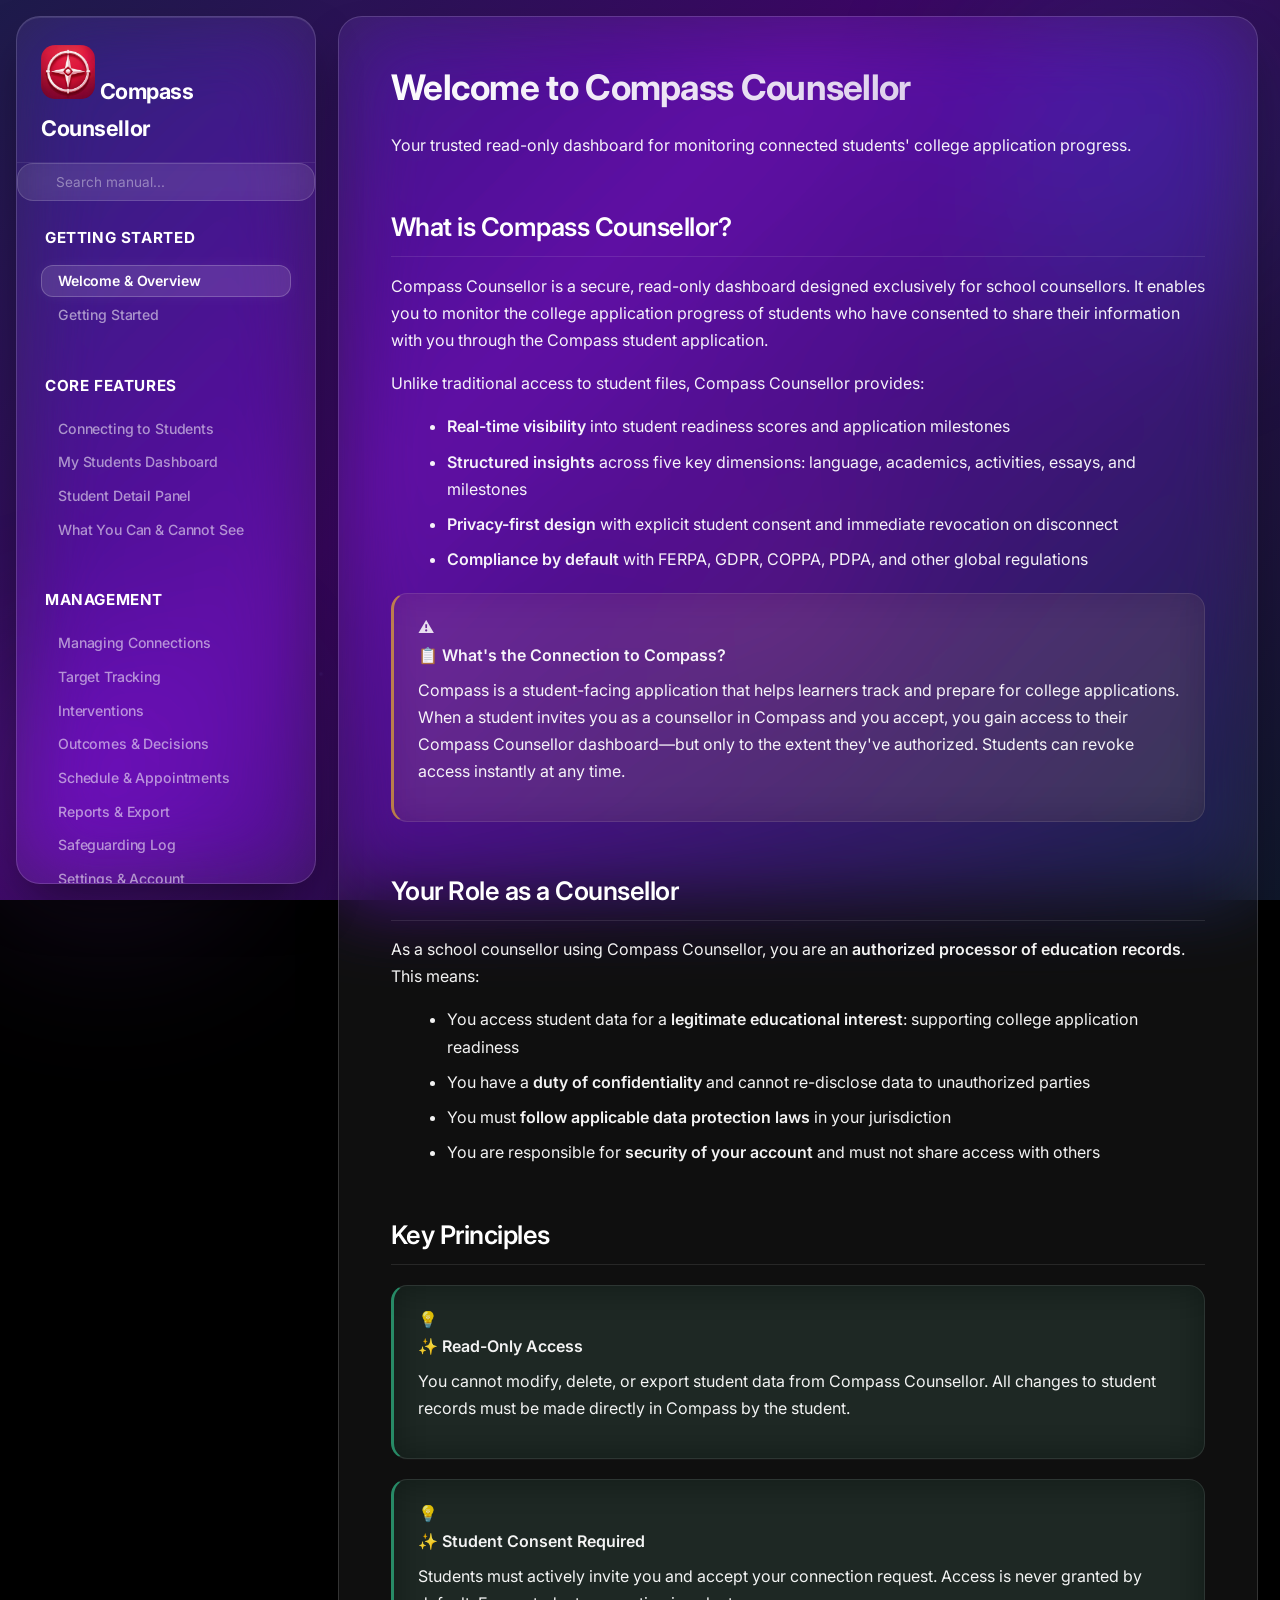
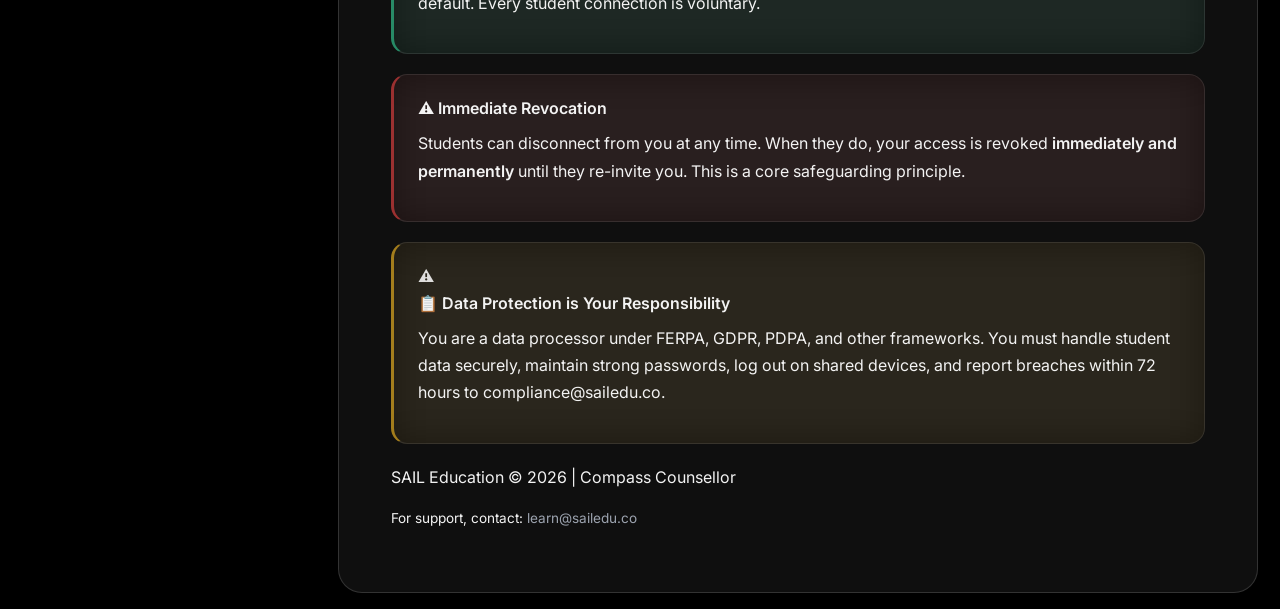
==== commit a0921a40: "Sync deployed manual edits + refresh manifest Captures iterative edits made through the session that" ====
--- a/Compass-Counsellor-Manual.html
+++ b/Compass-Counsellor-Manual.html
@@ -1563,7 +1563,7 @@
 
                 <!-- TARGET TRACKING (NEW v6) -->
                 <section id="targets" class="section">
-                    <h2>Target Tracking (NEW in v6)</h2>
+                    <h2>Target Tracking</h2>
 
                     <h3>What is Target Tracking?</h3>
                     <p>Set individual readiness score targets for each student, then track their progress toward those targets. This gives you a personalized gap metric for every student—essential for tailored coaching strategies.</p>
@@ -1623,7 +1623,7 @@
 
                 <!-- INTERVENTIONS -->
                 <section id="interventions" class="section">
-                    <h2>Interventions (NEW in v6)</h2>
+                    <h2>Interventions</h2>
 
                     <h3>What are Interventions?</h3>
                     <p>Log specific support actions you provide to each student—meetings, advice, resources, follow-ups. Track which interventions resolved issues, building an audit trail of your coaching.</p>
@@ -1698,7 +1698,7 @@
 
                 <!-- OUTCOMES -->
                 <section id="outcomes" class="section">
-                    <h2>Outcomes & Decisions (NEW in v6)</h2>
+                    <h2>Outcomes & Decisions</h2>
 
                     <h3>What are Outcomes?</h3>
                     <p>Record the final result of a student's university application to each school: offer, waitlist, rejection, or deferred decision. Track whether the student chose that school and why.</p>
@@ -1743,7 +1743,7 @@
 
                 <!-- SCHEDULE & APPOINTMENTS -->
                 <section id="schedule" class="section">
-                    <h2>Schedule & Appointments (NEW in v6)</h2>
+                    <h2>Schedule & Appointments</h2>
 
                     <h3>What is the Schedule?</h3>
                     <p>Book and manage 1-on-1 meetings with students directly in Compass Counsellor. Students receive notifications and can confirm attendance.</p>
@@ -1787,7 +1787,7 @@
 
                 <!-- REPORTS & EXPORT -->
                 <section id="reports" class="section">
-                    <h2>Reports & Export (NEW in v6)</h2>
+                    <h2>Reports & Export</h2>
 
                     <h3>What are Reports?</h3>
                     <p>Generate school-level and student-level reports summarizing readiness, progress, and outcomes. Export as PDF or text for documentation and stakeholder updates.</p>
@@ -1845,7 +1845,7 @@
 
                 <!-- SAFEGUARDING LOG -->
                 <section id="safeguarding" class="section">
-                    <h2>Safeguarding Log (NEW in v6)</h2>
+                    <h2>Safeguarding Log</h2>
 
                     <h3>What is the Safeguarding Log?</h3>
                     <p>A confidential per-student log for documenting concerns about a student's wellbeing, mental health, or safety. This is required in many jurisdictions (e.g., UK KCSIE, US Title IX) and helps you respond appropriately to safeguarding issues.</p>
@@ -1911,8 +1911,8 @@
                 </section>
 
                 <footer>
-                    <p>SAIL Education © 2026 | Compass Counsellor v5 | Last updated Mar 28, 2026</p>
-                    <p style="font-size: 0.85rem; margin-top: 0.5rem;">For support: compliance@sailedu.co</p>
+                    <p>SAIL Education © 2026 | Compass Counsellor</p>
+                    <p style="font-size: 0.85rem; margin-top: 0.5rem;">For support, contact: <a href="mailto:learn@sailedu.co" style="color: #9ca3af;">learn@sailedu.co</a></p>
                 </footer>
         </main>
         </div>
--- a/manual-style.css
+++ b/manual-style.css
@@ -263,11 +263,25 @@
   margin-bottom: 4px;
 }
 
-/* Sidebar list items without bullets */
-.sidebar-menu ul, .sidebar-menu ol, .sidebar nav ul, .sidebar nav ol, .nav-list {
+/* Sidebar list items without bullets — covers ALL sidebar list patterns */
+ul.sidebar-menu, ol.sidebar-menu,
+ul.sidebar-nav, ol.sidebar-nav,
+ul.nav-list, ol.nav-list,
+.sidebar-menu ul, .sidebar-menu ol,
+.sidebar-nav ul, .sidebar-nav ol,
+.sidebar nav ul, .sidebar nav ol,
+.sidebar ul, .sidebar ol,
+.nav-list, .nav-links ul {
   list-style: none;
   padding: 0;
   margin: 0;
+}
+
+/* Sidebar li items — no bullets, no default spacing */
+.sidebar li, .sidebar-nav li, .sidebar-menu li, .nav-list li {
+  list-style: none;
+  margin: 0;
+  padding: 0;
 }
 
 /* === MAIN CONTENT AREA === */
@@ -295,8 +309,20 @@
 .main-content:hover { border-color: rgba(255,255,255,0.25); }
 
 /* === CONTENT SECTIONS === */
-.content-section { display: none; animation: fadeIn 0.4s ease-out; }
-.content-section.active { display: block; }
+/* Section visibility — only hide sections that use show/hide classes */
+.content-section,
+.section-content,
+div.section,
+section.section {
+  display: none;
+  animation: fadeIn 0.4s ease-out;
+}
+.content-section.active,
+.section-content.active,
+div.section.active,
+section.section.active {
+  display: block;
+}
 
 /* === TYPOGRAPHY === */
 h1, h2, h3, h4, h5, h6 {
@@ -444,6 +470,35 @@
   color: #fff;
   font-weight: 700;
   font-size: 1em;
+}
+
+/* === STEP NUMBER DIVS (alternative to counter-based .steps) === */
+.step {
+  display: flex;
+  gap: 12px;
+  align-items: flex-start;
+  margin: 14px 0;
+  color: rgba(255,255,255,0.95);
+}
+
+.step-number {
+  font-weight: 700;
+  color: #fff;
+  font-size: 1em;
+  min-width: 24px;
+  flex-shrink: 0;
+}
+
+.step-number::after {
+  content: ")";
+}
+
+.step-content {
+  flex: 1;
+}
+
+.step-content h4 {
+  margin-top: 0;
 }
 
 /* === CHECKLISTS === */
@@ -757,7 +812,7 @@
     backdrop-filter: none;
   }
   body { background: #fff; color: #000; }
-  .content-section { display: block !important; page-break-after: always; }
+  .content-section, .section-content, div.section, section.section { display: block !important; page-break-after: always; }
   h1, h2, h3, h4 { color: #000; -webkit-text-fill-color: #000; background: none; }
   p, li, td { color: #333; }
   th { background: #eee; color: #000; }
